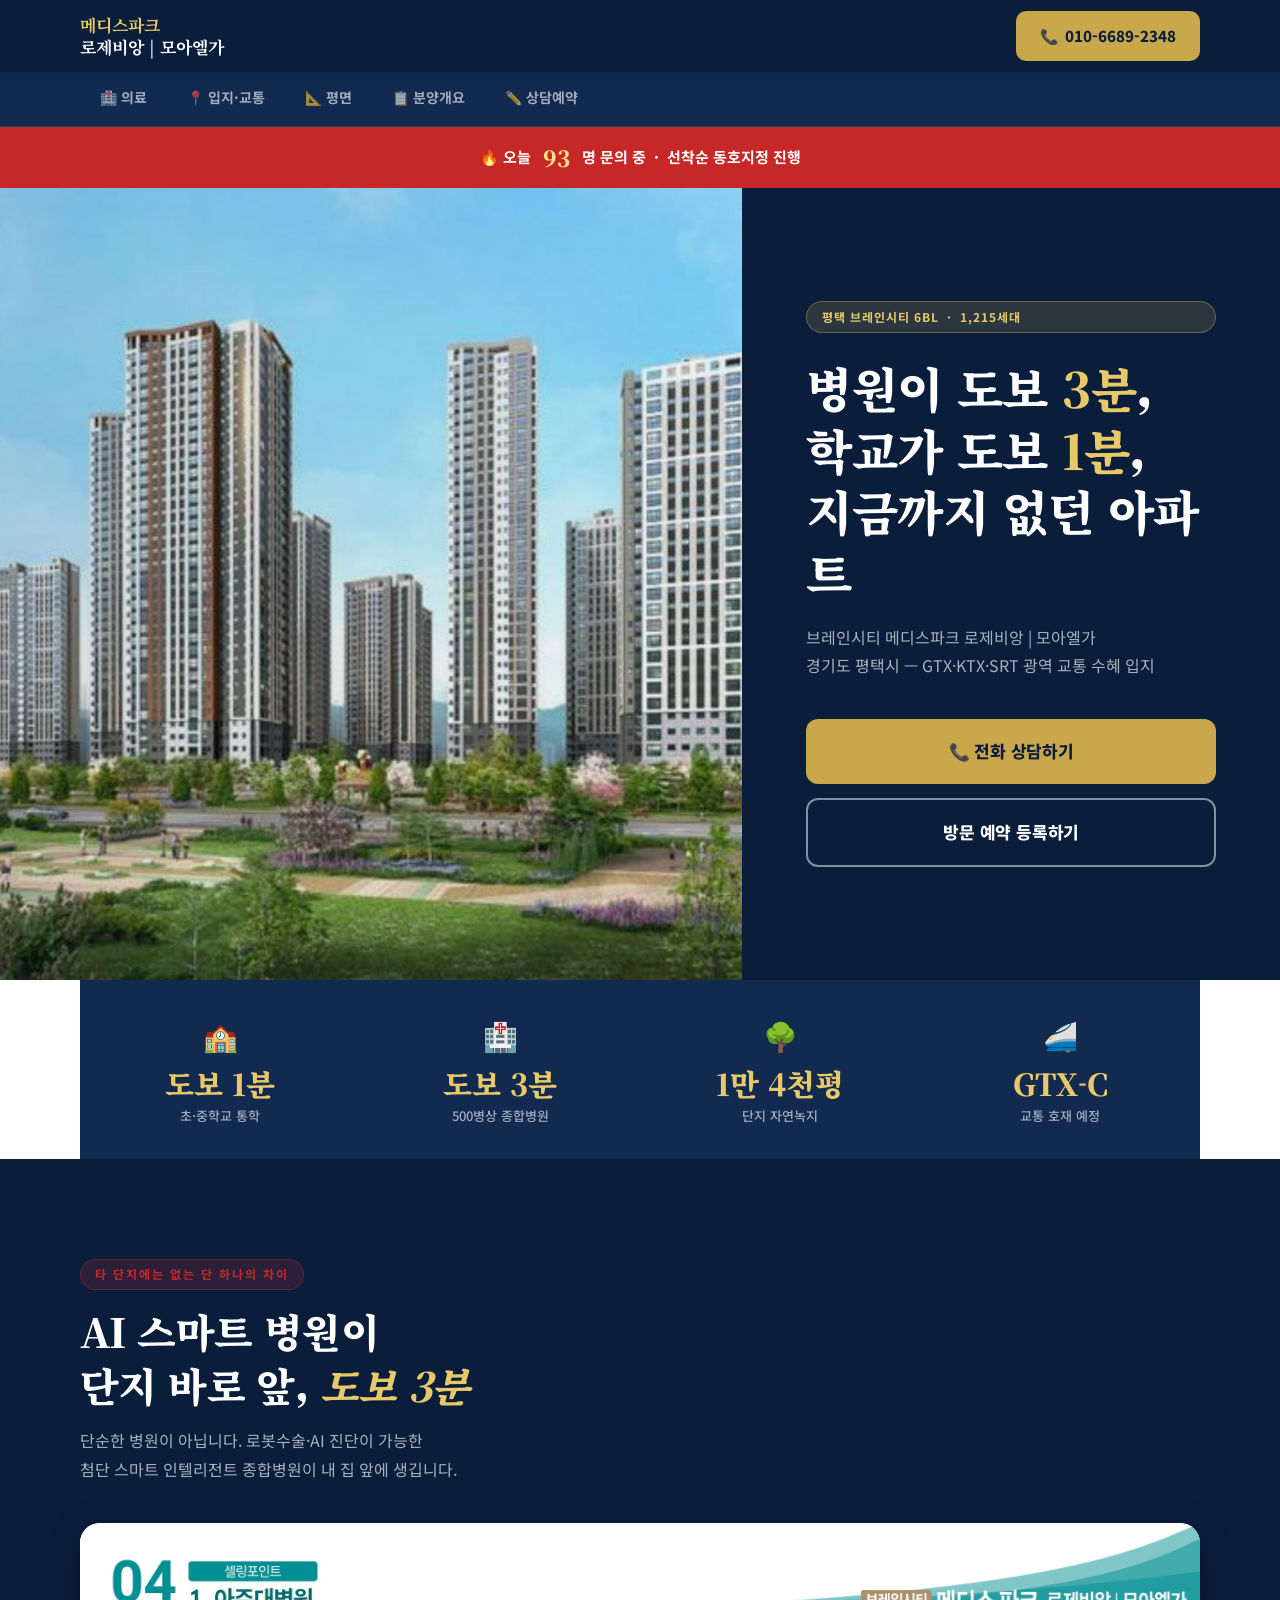
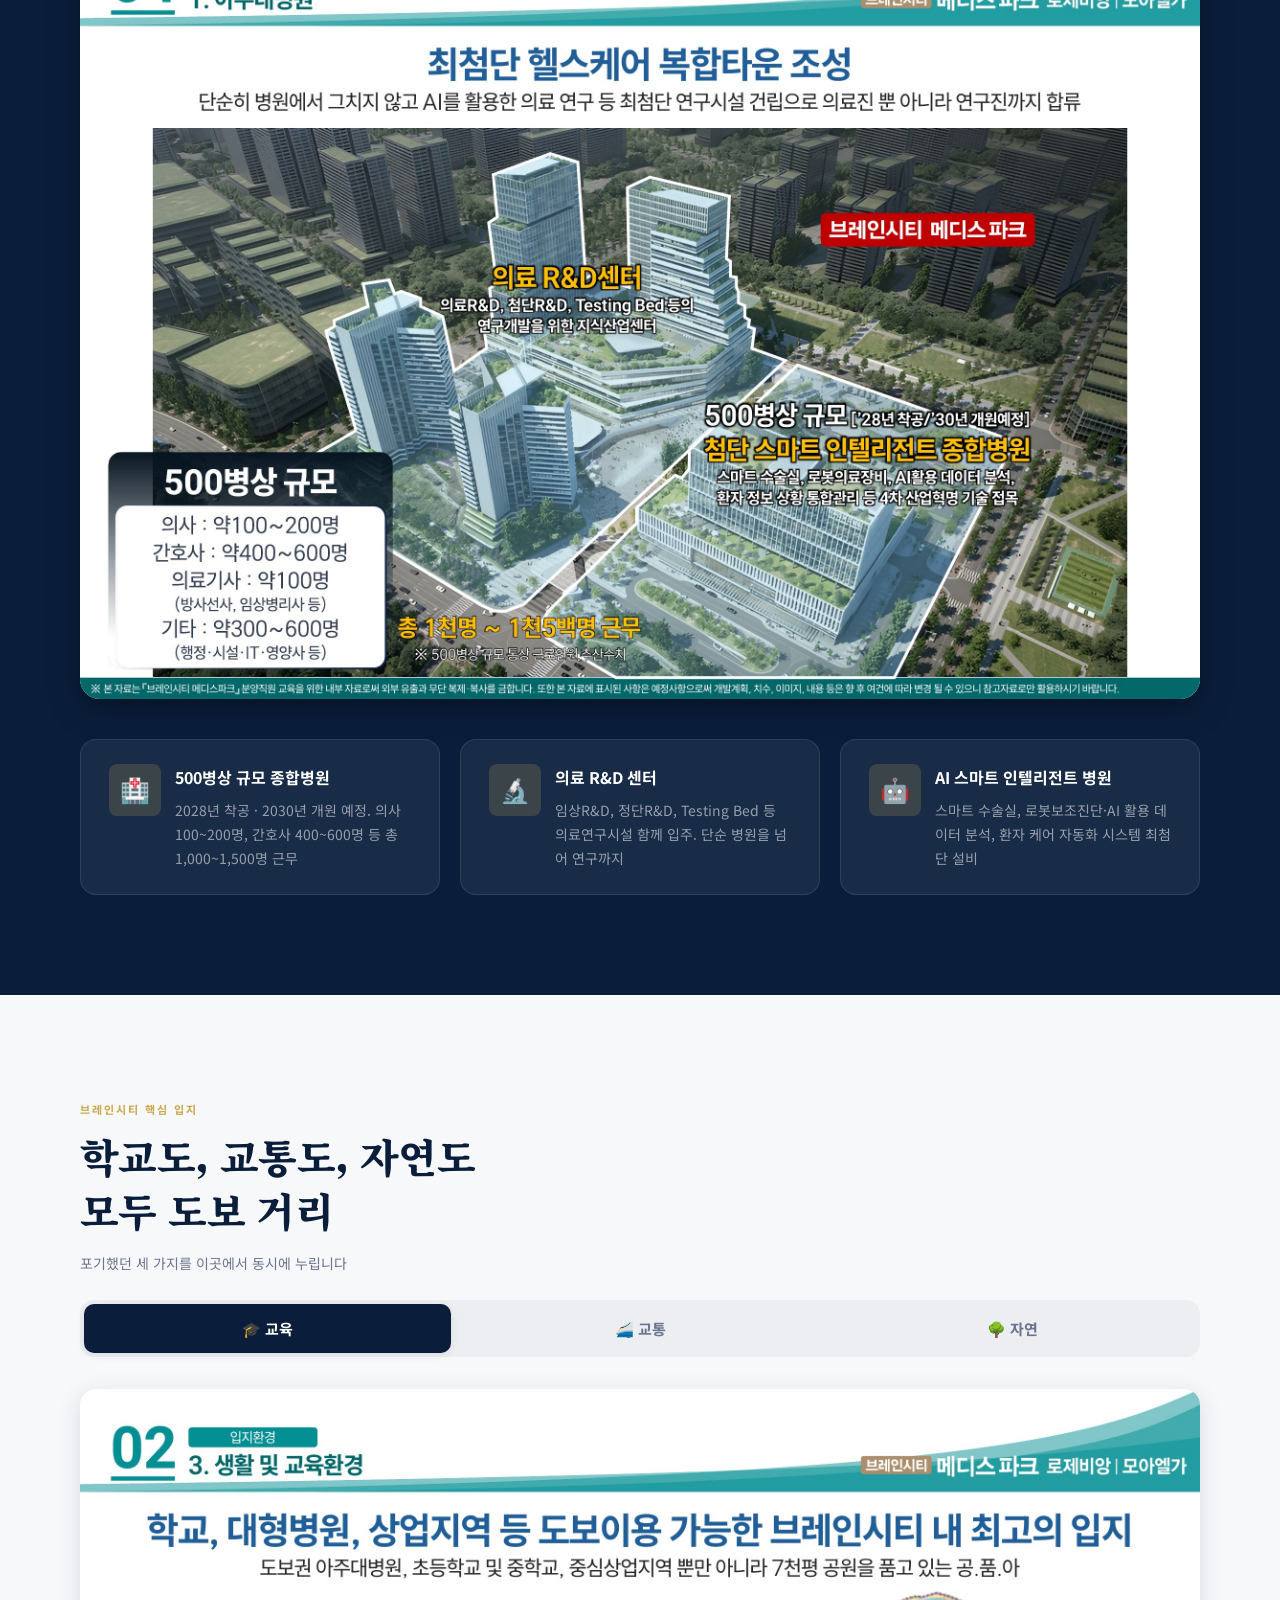
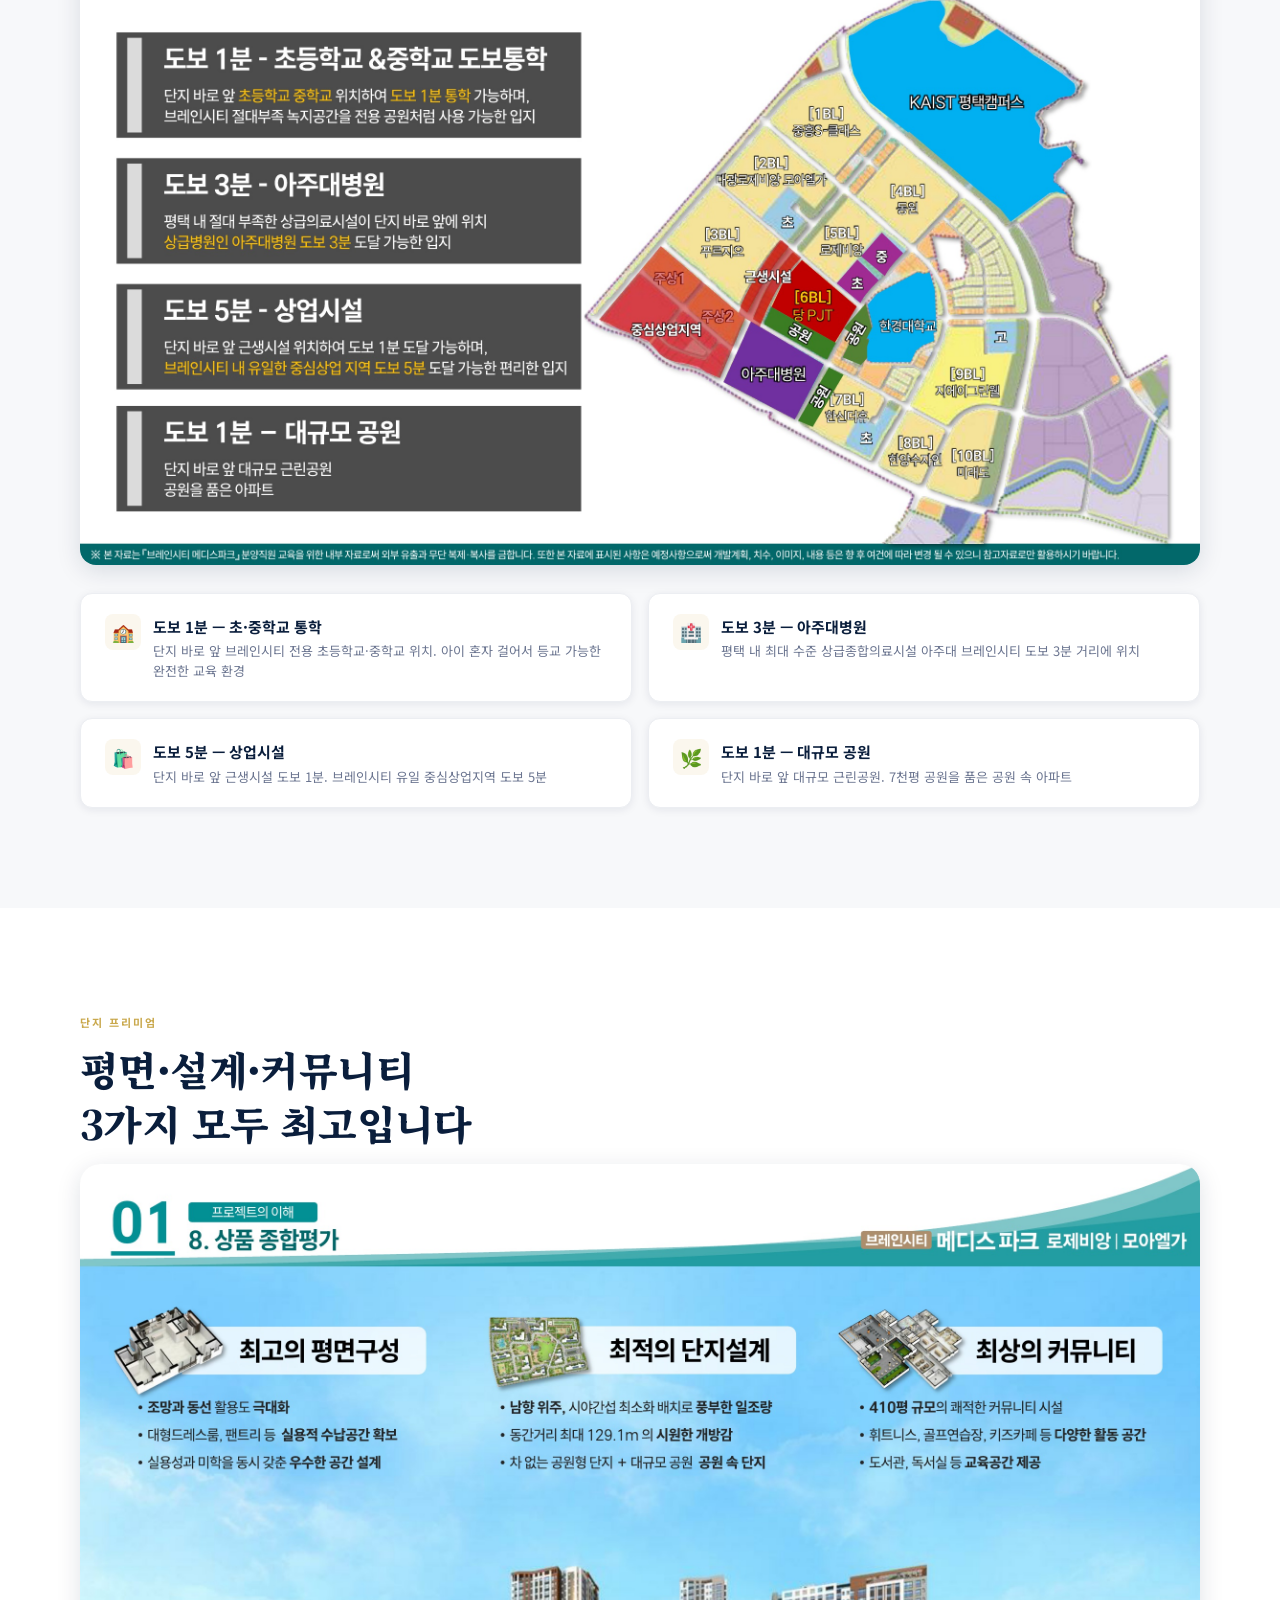
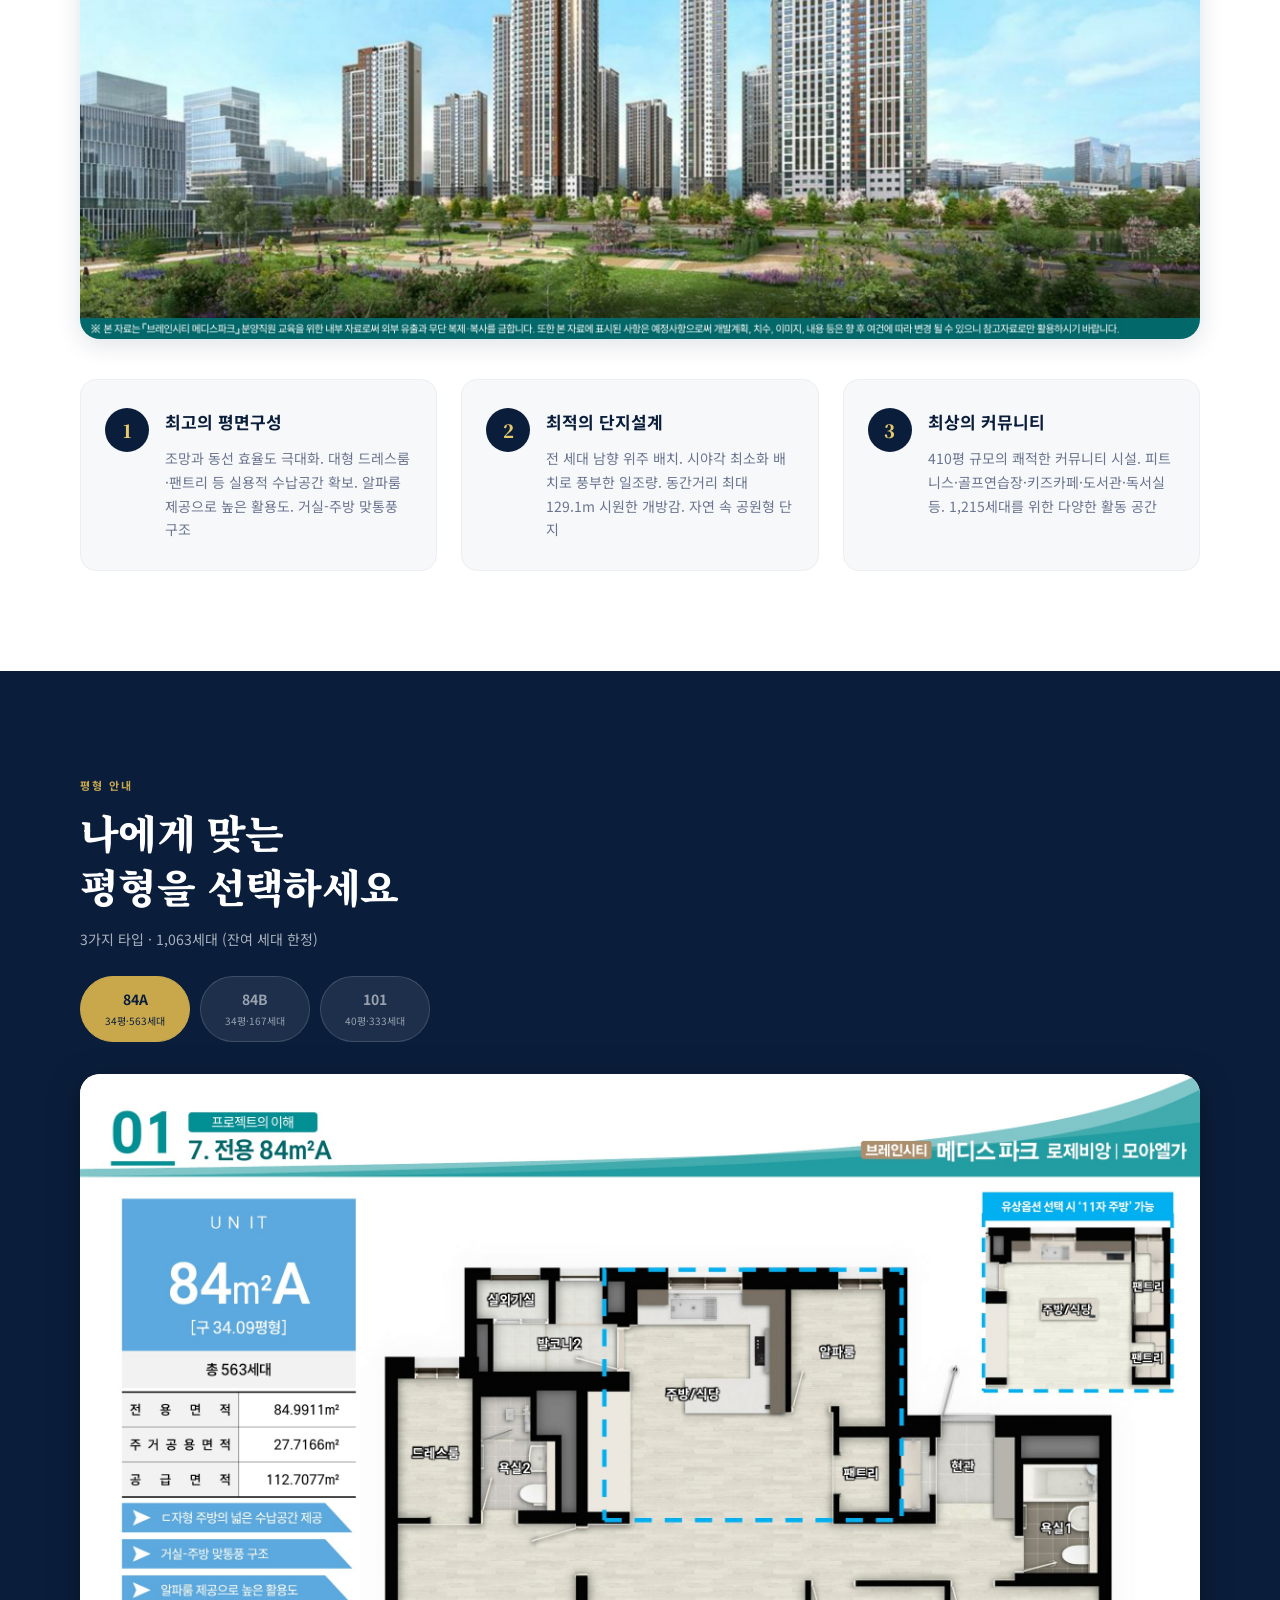
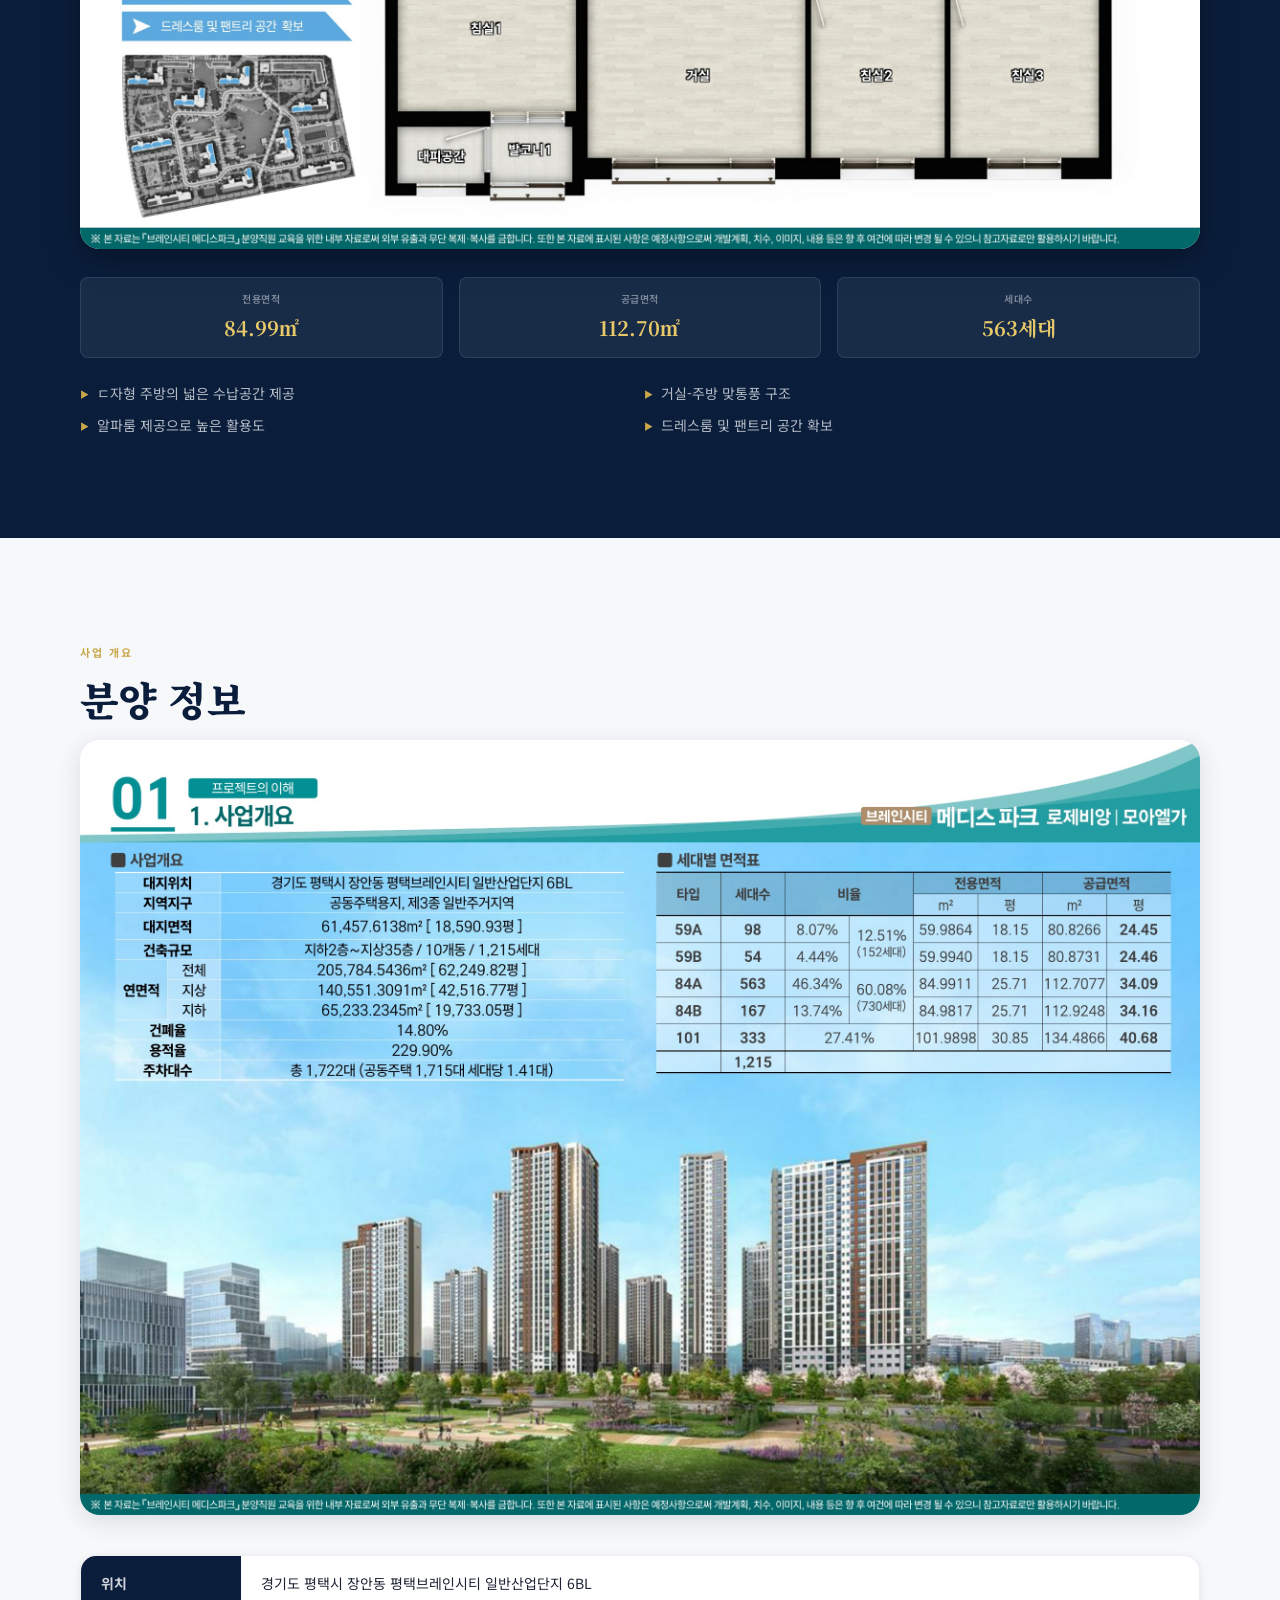
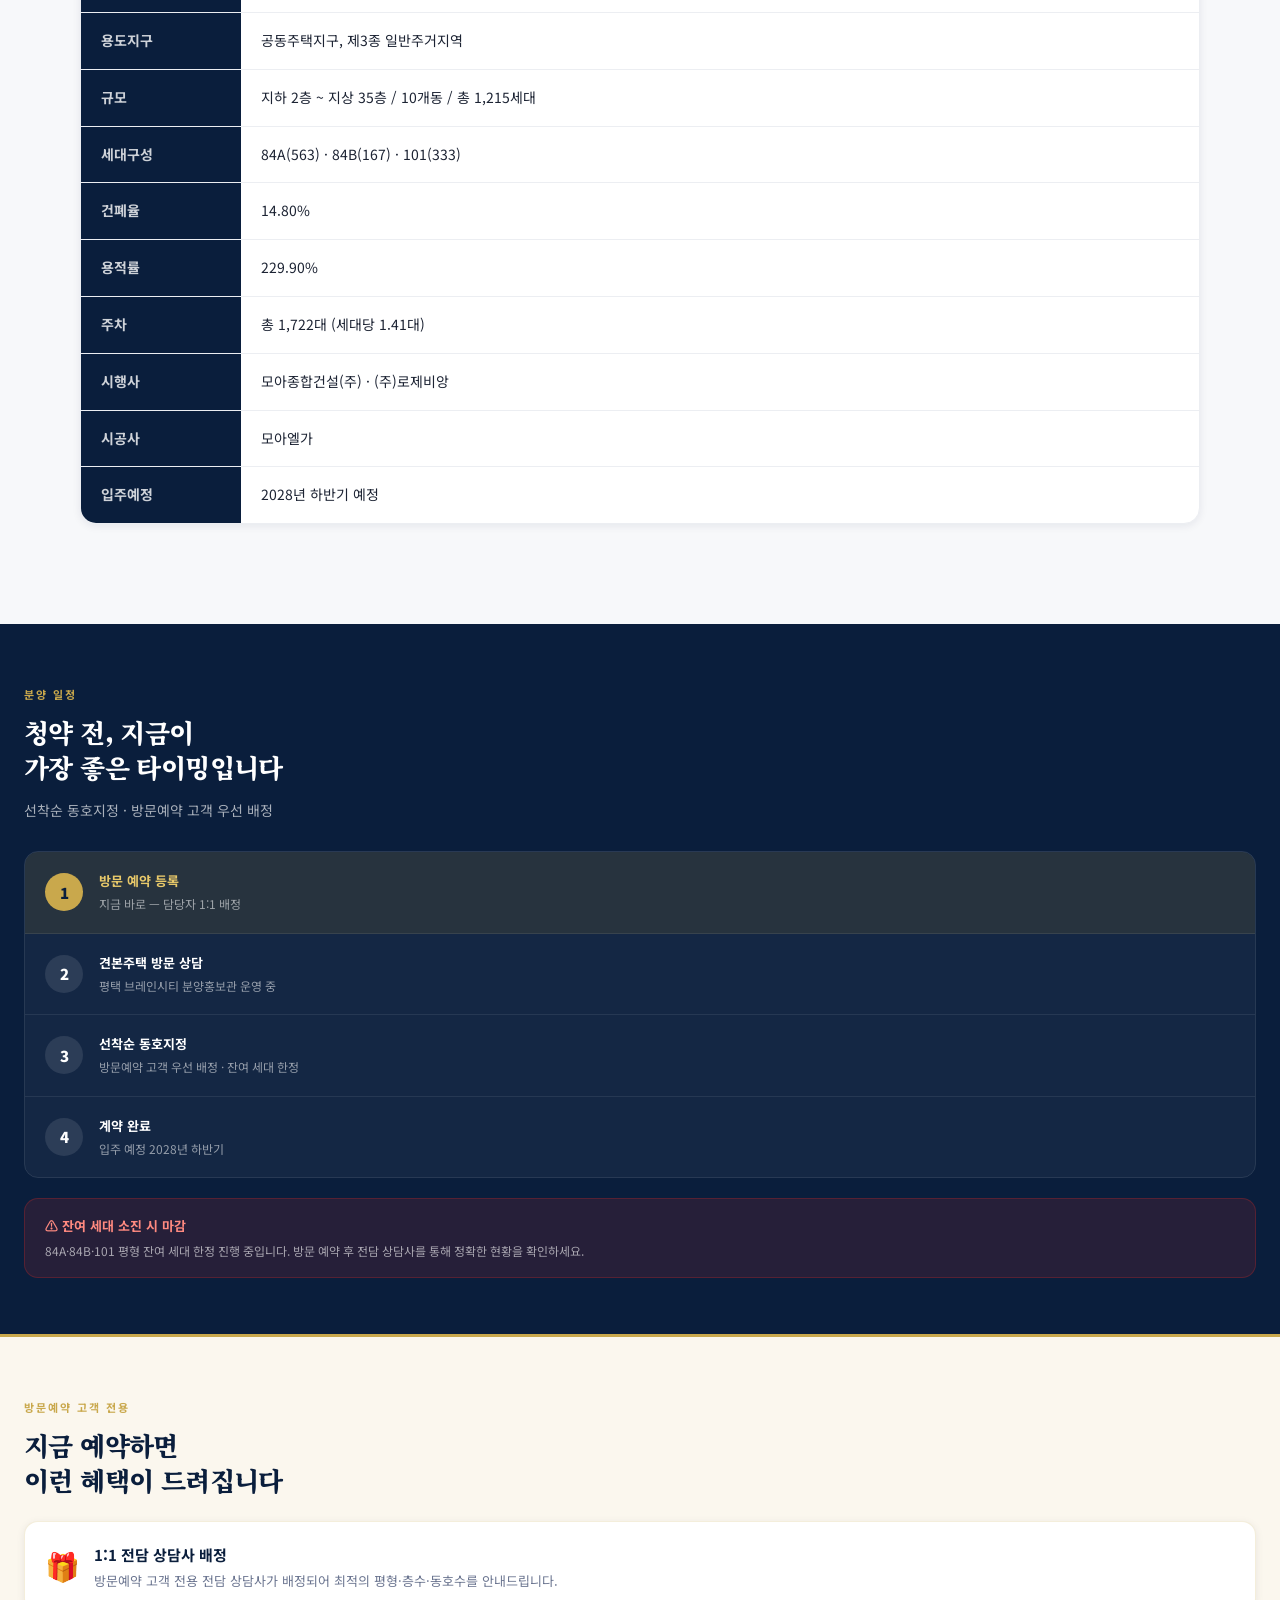
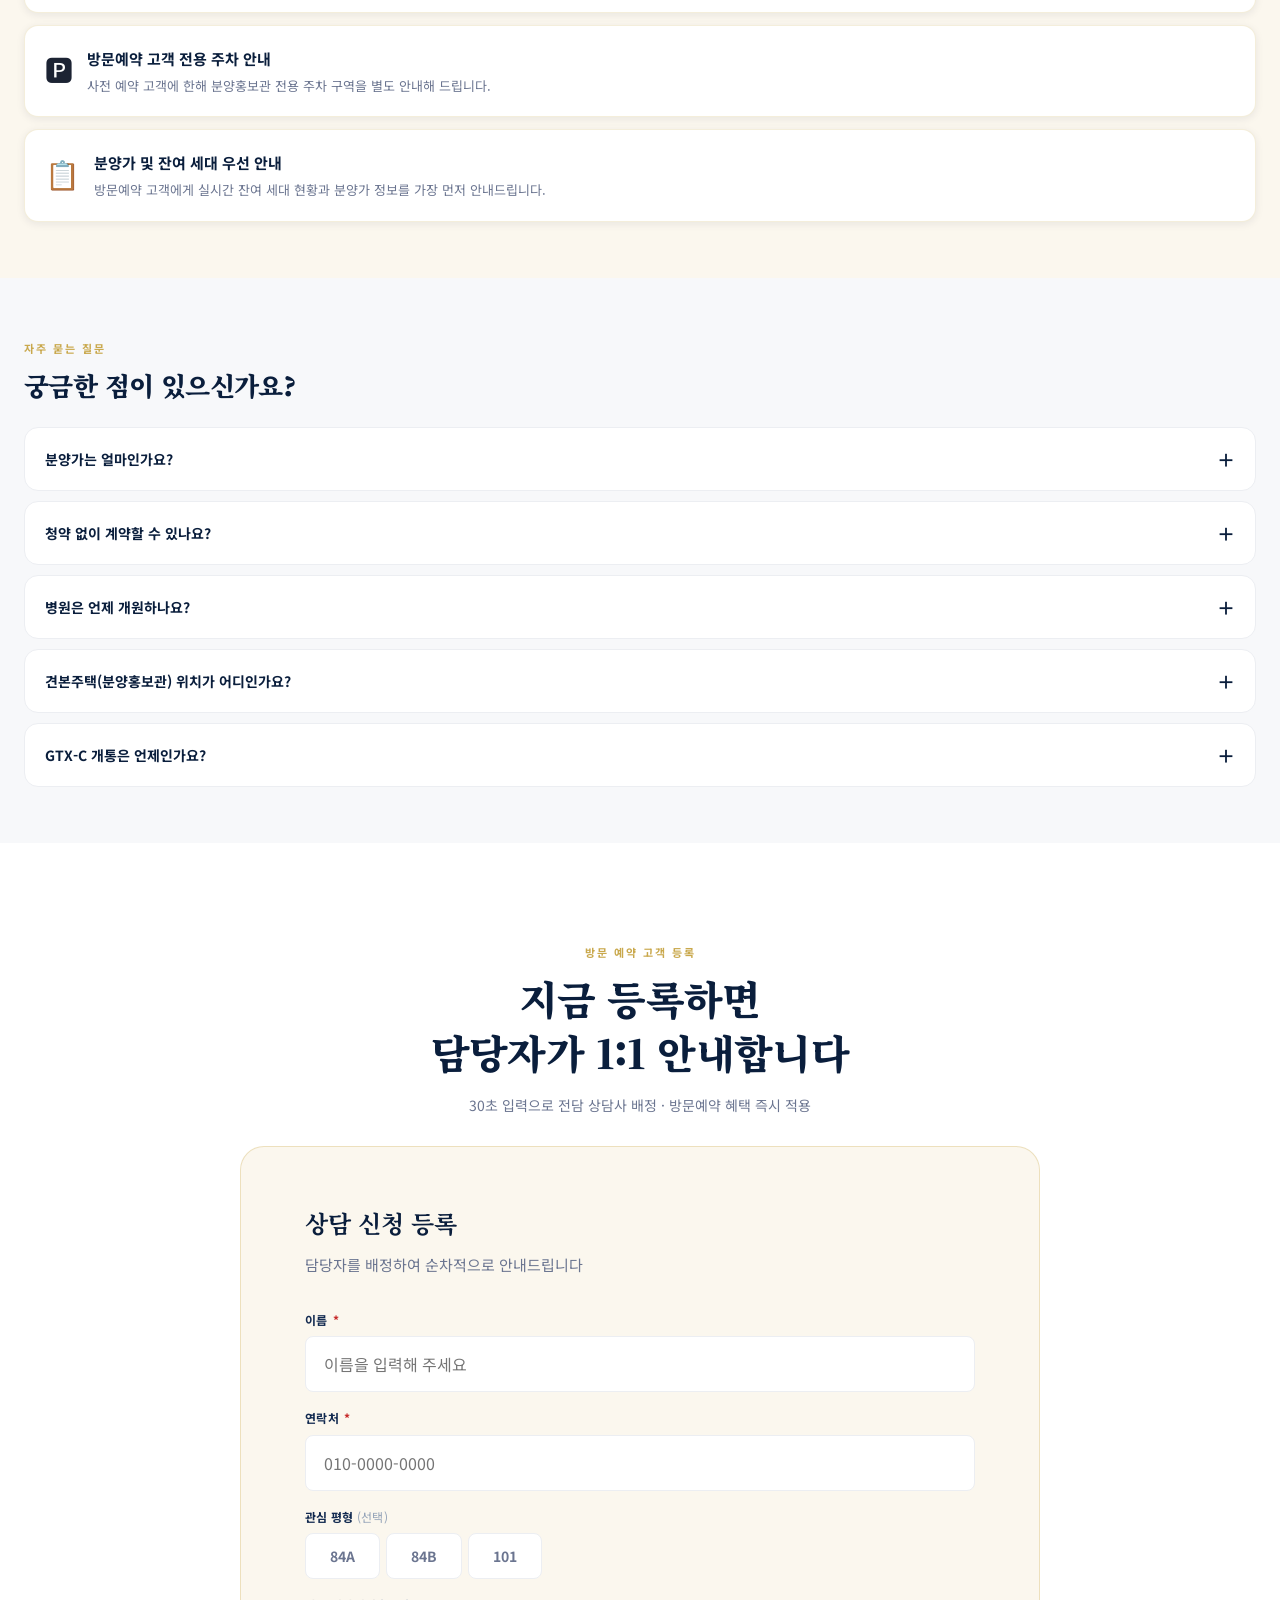
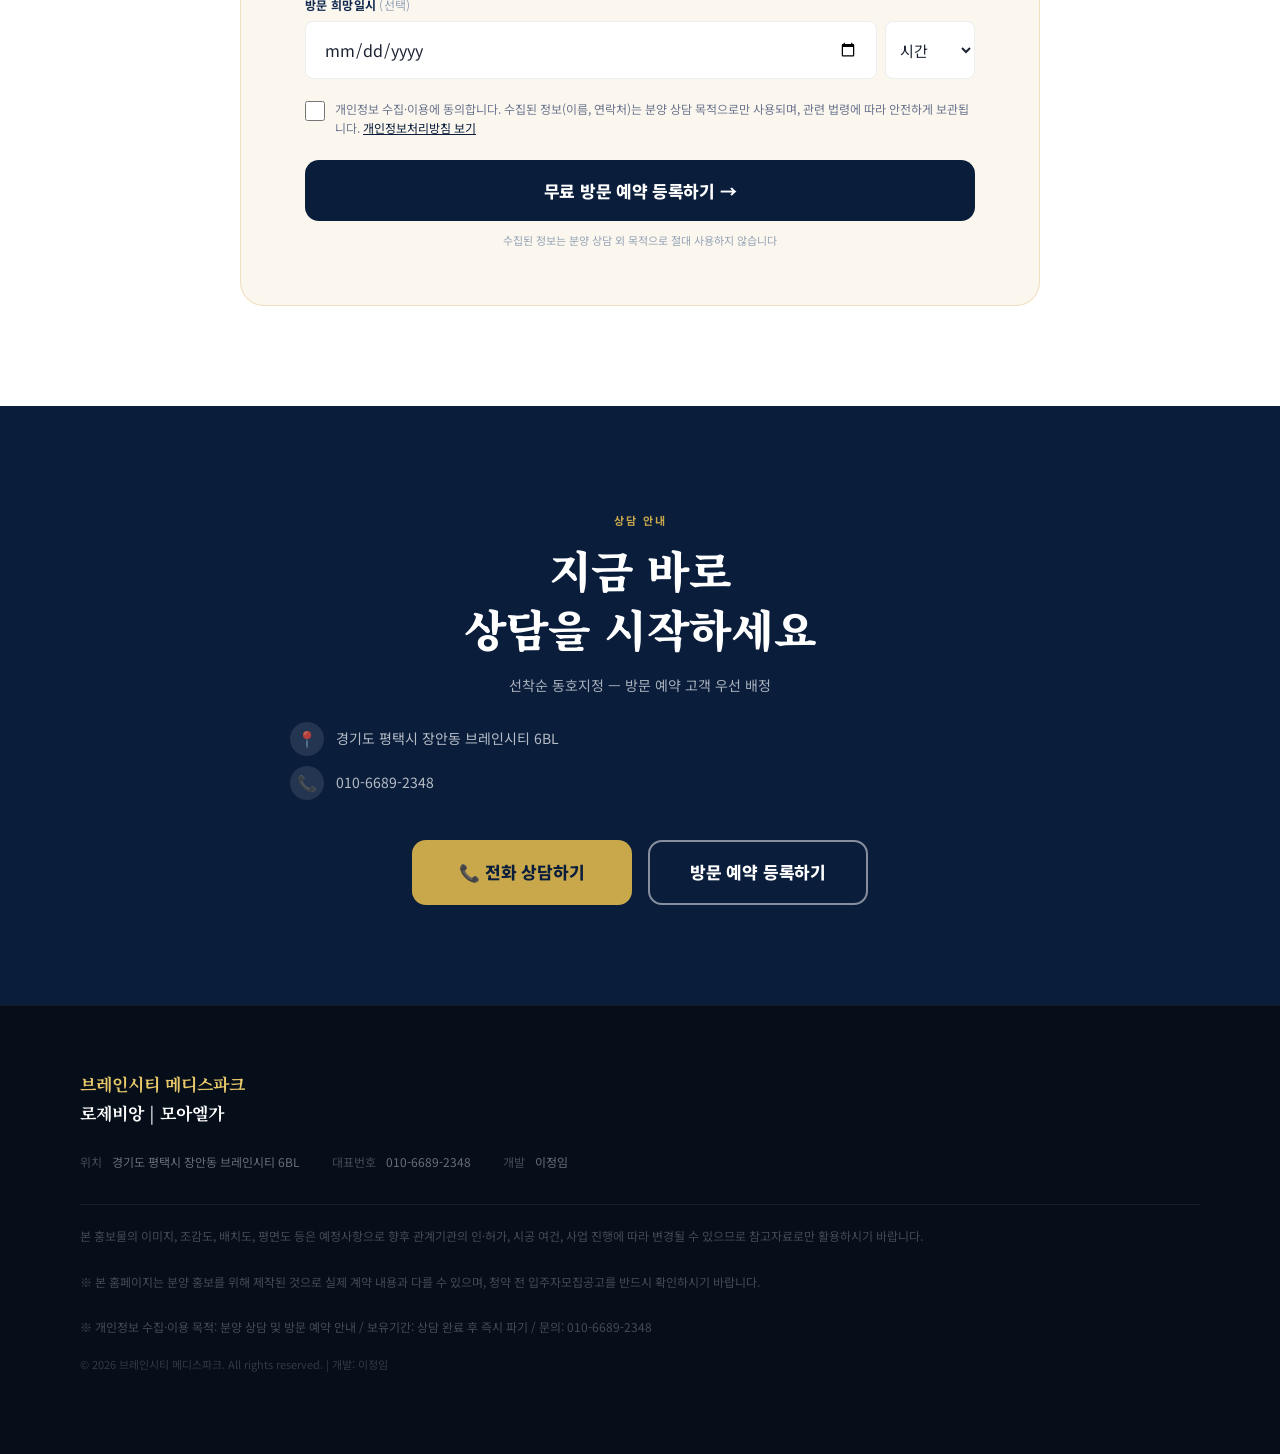
==== index.html @ 6b5e9958 "이미지 잘림 수정: 데스크톱에서 원본 비율 유지" ====
<!DOCTYPE html>
<html lang="ko">
<head>
  <meta charset="UTF-8" />
  <meta name="viewport" content="width=device-width, initial-scale=1.0" />
  <title>브레인시티 메디스파크 로제비앙 | 모아엘가 — 분양 홍보</title>
  <meta name="description" content="경기도 평택 브레인시티 메디스파크. 병원 도보 3분, 학교 도보 1분. 1,215세대 GTX 교통 수혜 단지. 지금 상담 신청하세요." />

  <link rel="preconnect" href="https://fonts.googleapis.com" />
  <link rel="preconnect" href="https://fonts.gstatic.com" crossorigin />
  <link href="https://fonts.googleapis.com/css2?family=Noto+Serif+KR:wght@400;600;700;900&family=Noto+Sans+KR:wght@300;400;500;700;900&display=swap" rel="stylesheet" />

  <style>
    /* ═══════════════════════════════════════════════
       CSS 변수
    ═══════════════════════════════════════════════ */
    :root {
      --navy:       #0A1E3C;
      --navy2:      #122A50;
      --navy3:      #1A3A6E;
      --gold:       #C9A84C;
      --gold2:      #E8C96A;
      --gold-bg:    #FBF7EE;
      --white:      #FFFFFF;
      --gray50:     #F7F8FA;
      --gray100:    #ECEEF2;
      --gray400:    #94A3B8;
      --gray500:    #6B7590;
      --gray800:    #1C2333;
      --red:        #C62828;
      --red-bg:     #FEF2F2;
      --radius-sm:  8px;
      --radius-md:  14px;
      --radius-lg:  20px;
      --shadow-sm:  0 2px 8px rgba(10,30,60,.08);
      --shadow-md:  0 6px 24px rgba(10,30,60,.13);
      --shadow-lg:  0 12px 40px rgba(10,30,60,.18);
    }

    *, *::before, *::after { box-sizing: border-box; margin: 0; padding: 0; }

    html { scroll-behavior: smooth; }

    body {
      font-family: 'Noto Sans KR', 'Apple SD Gothic Neo', 'Noto Sans KR', sans-serif;
      font-size: 15px;
      line-height: 1.7;
      color: var(--gray800);
      background: var(--gray100);
      -webkit-font-smoothing: antialiased;
    }

    .serif { font-family: 'Noto Serif KR', 'Apple Myungjo', Georgia, serif; }

    .page-wrap {
      max-width: 100%;
      margin: 0 auto;
      background: var(--white);
      min-height: 100vh;
      position: relative;
    }

    img { display: block; width: 100%; height: 100%; object-fit: cover; }

    /* 데스크톱에서 콘텐츠 이미지는 원본 비율 유지 */
    @media (min-width: 1024px) {
      .tab-image img,
      .complex-image img,
      .overview-image img,
      .floor-image img,
      .medical-image img {
        height: auto;
        object-fit: contain;
        background: #f0f0f0;
      }
      .tab-image,
      .complex-image,
      .overview-image,
      .floor-image,
      .medical-image {
        height: auto !important;
        min-height: 200px;
      }
    }
    a   { color: inherit; text-decoration: none; }

    /* ─── 공통 버튼 ─────────────────────────────── */
    .btn {
      display: flex; align-items: center; justify-content: center; gap: 8px;
      width: 100%; padding: 16px 20px;
      font-family: 'Noto Sans KR', sans-serif;
      font-size: 16px; font-weight: 800;
      border: none; border-radius: var(--radius-md);
      cursor: pointer; letter-spacing: -.2px;
      transition: opacity .2s, transform .1s;
    }
    .btn:active { transform: scale(.98); }

    .btn-navy  { background: var(--navy);  color: var(--white); }
    .btn-gold  { background: var(--gold);  color: var(--navy);  }
    .btn-white { background: var(--white); color: var(--navy); box-shadow: var(--shadow-sm); }
    .btn-outline { background: transparent; color: var(--white); border: 2px solid rgba(255,255,255,.5); }
    .btn-phone { background: var(--gold); color: var(--navy); font-size: 17px; }
    .btn-kakao { background: #FEE500; color: #3A1D1D; }

    .btn:hover { opacity: .88; }

    /* ─── 섹션 공통 ─────────────────────────────── */
    section { padding: 56px 24px; }

    .section-eyebrow {
      display: inline-block;
      font-size: 11px; font-weight: 700; letter-spacing: 2px; text-transform: uppercase;
      color: var(--gold); margin-bottom: 10px;
    }

    .section-title {
      font-family: 'Noto Serif KR', serif;
      font-size: 26px; font-weight: 900; line-height: 1.35;
      letter-spacing: -.6px; color: var(--navy); margin-bottom: 14px;
    }

    .section-title.on-dark { color: var(--white); }

    .section-desc {
      font-size: 14px; color: var(--gray500); line-height: 1.8;
    }

    .section-desc.on-dark { color: rgba(255,255,255,.65); }

    /* 이미지 플레이스홀더 */
    .img-placeholder {
      width: 100%; height: 100%;
      display: flex; flex-direction: column;
      align-items: center; justify-content: center; gap: 8px;
      background: var(--gray100); color: var(--gray400); font-size: 13px;
    }
    .img-placeholder-icon { font-size: 36px; opacity: .45; }

    /* ─── fade-in 애니메이션 ────────────────────── */
    .fade-in {
      opacity: 0; transform: translateY(22px);
      transition: opacity .6s ease, transform .6s ease;
    }
    .fade-in.visible { opacity: 1; transform: translateY(0); }

    /* ═══════════════════════════════════════════════
       1. 헤더
    ═══════════════════════════════════════════════ */
    #site-header {
      position: sticky; top: 0; z-index: 200;
      background: var(--navy);
      padding: 0 20px;
      box-shadow: 0 2px 12px rgba(10,30,60,.25);
      transition: background .3s;
    }

    .header-inner {
      display: flex; align-items: center; justify-content: space-between;
      height: 58px;
    }

    .header-nav {
      display: flex; align-items: center; gap: 0;
      background: var(--navy2);
      overflow-x: auto; scrollbar-width: none;
      padding: 0 8px;
      border-bottom: 1px solid rgba(255,255,255,.08);
    }
    .header-nav::-webkit-scrollbar { display: none; }
    .header-nav a {
      flex-shrink: 0;
      font-size: 12px; font-weight: 700; color: rgba(255,255,255,.6);
      padding: 11px 13px; white-space: nowrap;
      border-bottom: 2px solid transparent;
      transition: color .2s, border-color .2s;
    }
    .header-nav a:hover { color: var(--gold2); border-color: var(--gold); }

    .header-logo {
      font-family: 'Noto Serif KR', serif;
      font-size: 15px; font-weight: 700; color: var(--white);
      line-height: 1.3;
    }
    .header-logo span { color: var(--gold2); }

    .header-phone {
      display: flex; align-items: center; gap: 6px;
      background: var(--gold); color: var(--navy);
      font-size: 13px; font-weight: 800;
      padding: 8px 14px; border-radius: var(--radius-sm);
      white-space: nowrap;
    }

    /* ═══════════════════════════════════════════════
       2. 긴급성 배너
    ═══════════════════════════════════════════════ */
    .urgency-banner {
      background: var(--red);
      padding: 10px 20px;
      display: flex; align-items: center; justify-content: center; gap: 8px;
      font-size: 13px; font-weight: 700; color: var(--white);
      text-align: center; line-height: 1.5;
    }
    .urgency-count {
      font-family: 'Noto Serif KR', serif;
      font-size: 18px; font-weight: 900; color: #FFE082;
    }

    /* ═══════════════════════════════════════════════
       3. Hero
    ═══════════════════════════════════════════════ */
    .hero { padding: 0; background: var(--navy); }

    .hero-image {
      width: 100%; height: 260px;
      position: relative; overflow: hidden;
    }
    .hero-overlay {
      position: absolute; inset: 0;
      background: linear-gradient(to bottom,
        rgba(10,30,60,.15) 0%,
        rgba(10,30,60,.5)  55%,
        rgba(10,30,60,.88) 100%);
    }

    .hero-content {
      background: var(--navy);
      padding: 32px 24px 44px;
    }

    .hero-badge {
      display: inline-block;
      font-size: 11px; font-weight: 700; letter-spacing: 1px;
      color: var(--gold2);
      background: rgba(201,168,76,.18);
      border: 1px solid rgba(201,168,76,.4);
      border-radius: 100px; padding: 5px 15px;
      margin-bottom: 20px;
    }

    .hero-title {
      font-family: 'Noto Serif KR', serif;
      font-size: 30px; font-weight: 900; line-height: 1.35;
      color: var(--white); letter-spacing: -.6px;
      margin-bottom: 14px;
    }
    .hero-title em { color: var(--gold2); font-style: normal; }

    .hero-sub {
      font-size: 14px; color: rgba(255,255,255,.65);
      margin-bottom: 32px; line-height: 1.75;
    }

    .hero-btns { display: flex; flex-direction: column; gap: 10px; }

    /* ═══════════════════════════════════════════════
       4. 수치 배너
    ═══════════════════════════════════════════════ */
    .stats-bar {
      background: var(--navy2);
      padding: 24px 20px;
      display: grid; grid-template-columns: repeat(2, 1fr);
      gap: 1px; background-color: rgba(255,255,255,.08);
    }
    .stats-bar-inner { display: contents; }

    .stat-item {
      background: var(--navy2);
      padding: 20px 16px;
      text-align: center;
    }

    .stat-icon  { font-size: 22px; margin-bottom: 6px; }
    .stat-num   {
      font-family: 'Noto Serif KR', serif;
      font-size: 22px; font-weight: 900; color: var(--gold2);
      line-height: 1.2; margin-bottom: 4px;
    }
    .stat-label { font-size: 12px; color: rgba(255,255,255,.6); font-weight: 500; }

    /* ═══════════════════════════════════════════════
       5. 의료 인프라 섹션
    ═══════════════════════════════════════════════ */
    .medical {
      background: var(--navy);
      padding: 56px 24px;
    }

    .medical-eyebrow {
      display: inline-block;
      font-size: 11px; font-weight: 700; letter-spacing: 2px; text-transform: uppercase;
      color: var(--red); background: rgba(198,40,40,.18);
      border: 1px solid rgba(198,40,40,.35);
      border-radius: 100px; padding: 4px 14px;
      margin-bottom: 14px;
    }

    .medical-image {
      width: 100%; height: 220px;
      border-radius: var(--radius-lg); overflow: hidden;
      margin: 28px 0; box-shadow: 0 8px 32px rgba(0,0,0,.4);
    }

    .medical-cards {
      display: flex; flex-direction: column; gap: 12px;
      margin-top: 24px;
    }

    .medical-card {
      background: rgba(255,255,255,.06);
      border: 1px solid rgba(255,255,255,.1);
      border-radius: var(--radius-md);
      padding: 18px 20px;
      display: flex; align-items: flex-start; gap: 14px;
    }

    .medical-card-icon {
      width: 42px; height: 42px; flex-shrink: 0;
      background: rgba(201,168,76,.2);
      border-radius: var(--radius-sm);
      display: flex; align-items: center; justify-content: center;
      font-size: 20px;
    }

    .medical-card-title {
      font-size: 14px; font-weight: 700; color: var(--white);
      margin-bottom: 4px;
    }
    .medical-card-desc { font-size: 13px; color: rgba(255,255,255,.55); line-height: 1.65; }

    /* ═══════════════════════════════════════════════
       6. 입지 강점 (탭)
    ═══════════════════════════════════════════════ */
    .location { background: var(--gray50); }

    .tab-buttons {
      display: flex; gap: 0;
      background: var(--gray100);
      border-radius: var(--radius-md);
      padding: 4px;
      margin-bottom: 24px;
    }

    .tab-btn {
      flex: 1; padding: 10px 8px;
      background: transparent;
      border: none; border-radius: 10px;
      font-family: 'Noto Sans KR', sans-serif;
      font-size: 13px; font-weight: 700; color: var(--gray500);
      cursor: pointer; transition: all .2s;
    }
    .tab-btn.active {
      background: var(--navy);
      color: var(--white);
      box-shadow: var(--shadow-sm);
    }

    .tab-panel { display: none; }
    .tab-panel.active { display: block; }

    .tab-image {
      width: 100%; height: 200px;
      border-radius: var(--radius-md); overflow: hidden;
      margin-bottom: 20px; box-shadow: var(--shadow-md);
    }

    .tab-points { display: flex; flex-direction: column; gap: 10px; }

    .tab-point {
      display: flex; align-items: flex-start; gap: 12px;
      background: var(--white); border-radius: var(--radius-sm);
      padding: 14px 16px; box-shadow: var(--shadow-sm);
      border: 1px solid var(--gray100);
    }

    .tab-point-icon {
      width: 36px; height: 36px; flex-shrink: 0;
      background: var(--gold-bg);
      border-radius: 8px;
      display: flex; align-items: center; justify-content: center; font-size: 18px;
    }
    .tab-point-title { font-size: 13px; font-weight: 700; color: var(--navy); margin-bottom: 2px; }
    .tab-point-desc  { font-size: 12px; color: var(--gray500); line-height: 1.55; }

    /* ═══════════════════════════════════════════════
       7. 단지 강점
    ═══════════════════════════════════════════════ */
    .complex { background: var(--white); }

    .complex-image {
      width: 100%; height: 210px;
      border-radius: var(--radius-lg); overflow: hidden;
      margin-bottom: 28px; box-shadow: var(--shadow-md);
    }

    .complex-cards {
      display: flex; flex-direction: column; gap: 14px;
    }

    .complex-card {
      background: var(--gray50);
      border: 1px solid var(--gray100);
      border-radius: var(--radius-md);
      padding: 20px;
      display: flex; align-items: flex-start; gap: 16px;
    }

    .complex-card-num {
      width: 36px; height: 36px; flex-shrink: 0;
      background: var(--navy);
      border-radius: 50%;
      display: flex; align-items: center; justify-content: center;
      font-family: 'Noto Serif KR', serif;
      font-size: 16px; font-weight: 900; color: var(--gold2);
    }
    .complex-card-title { font-size: 15px; font-weight: 700; color: var(--navy); margin-bottom: 6px; }
    .complex-card-desc  { font-size: 13px; color: var(--gray500); line-height: 1.65; }

    /* ═══════════════════════════════════════════════
       8. 평면 갤러리
    ═══════════════════════════════════════════════ */
    .floor-plan { background: var(--navy); padding: 56px 24px; }

    .floor-tabs {
      display: flex; gap: 6px; flex-wrap: wrap;
      margin-bottom: 22px;
    }

    .floor-tab-btn {
      padding: 8px 14px;
      background: rgba(255,255,255,.08);
      border: 1px solid rgba(255,255,255,.15);
      border-radius: 100px;
      font-family: 'Noto Sans KR', sans-serif;
      font-size: 12px; font-weight: 700; color: rgba(255,255,255,.55);
      cursor: pointer; transition: all .2s;
    }
    .floor-tab-btn.active {
      background: var(--gold);
      border-color: var(--gold);
      color: var(--navy);
    }

    .floor-panel { display: none; }
    .floor-panel.active { display: block; }

    .floor-image {
      width: 100%; height: 280px;
      border-radius: var(--radius-lg); overflow: hidden;
      margin-bottom: 20px; box-shadow: 0 8px 32px rgba(0,0,0,.4);
    }

    .floor-info {
      display: grid; grid-template-columns: repeat(3, 1fr); gap: 10px;
      margin-bottom: 16px;
    }
    .floor-info-item {
      background: rgba(255,255,255,.06);
      border: 1px solid rgba(255,255,255,.1);
      border-radius: var(--radius-sm);
      padding: 12px 10px; text-align: center;
    }
    .floor-info-label { font-size: 10px; color: rgba(255,255,255,.45); font-weight: 600; letter-spacing: .5px; margin-bottom: 4px; }
    .floor-info-value { font-family: 'Noto Serif KR', serif; font-size: 16px; font-weight: 700; color: var(--gold2); }

    .floor-features {
      display: flex; flex-direction: column; gap: 6px;
    }
    .floor-feature {
      display: flex; align-items: center; gap: 8px;
      font-size: 13px; color: rgba(255,255,255,.7);
    }
    .floor-feature::before { content: '▶'; font-size: 9px; color: var(--gold); flex-shrink: 0; }

    /* ═══════════════════════════════════════════════
       9. 분양 개요
    ═══════════════════════════════════════════════ */
    .overview { background: var(--gray50); }

    .overview-image {
      width: 100%; height: 200px;
      border-radius: var(--radius-lg); overflow: hidden;
      margin-bottom: 24px; box-shadow: var(--shadow-md);
    }

    .overview-table {
      background: var(--white);
      border-radius: var(--radius-md);
      overflow: hidden;
      border: 1px solid var(--gray100);
      box-shadow: var(--shadow-sm);
    }
    .overview-row {
      display: flex; border-bottom: 1px solid var(--gray100);
    }
    .overview-row:last-child { border-bottom: none; }
    .overview-key {
      width: 100px; flex-shrink: 0;
      background: var(--navy); color: rgba(255,255,255,.8);
      font-size: 12px; font-weight: 700;
      padding: 13px 14px; display: flex; align-items: center;
    }
    .overview-val {
      flex: 1; padding: 13px 14px;
      font-size: 13px; color: var(--gray800); line-height: 1.6;
    }

    /* ═══════════════════════════════════════════════
       10. 상담 등록 폼
    ═══════════════════════════════════════════════ */
    .register-section { background: var(--white); }

    .register-box {
      background: var(--gold-bg);
      border: 1px solid rgba(201,168,76,.3);
      border-radius: var(--radius-lg);
      padding: 28px 22px;
    }

    .register-title {
      font-family: 'Noto Serif KR', serif;
      font-size: 20px; font-weight: 700; color: var(--navy);
      margin-bottom: 6px;
    }
    .register-sub { font-size: 13px; color: var(--gray500); margin-bottom: 24px; }

    .form-group { margin-bottom: 16px; }

    .form-label {
      display: block;
      font-size: 12px; font-weight: 700; color: var(--navy2);
      margin-bottom: 6px; letter-spacing: .3px;
    }
    .form-label .req { color: var(--red); margin-left: 2px; }

    .form-input {
      width: 100%; padding: 13px 16px;
      background: var(--white);
      border: 1.5px solid var(--gray100);
      border-radius: var(--radius-sm);
      font-family: 'Noto Sans KR', sans-serif;
      font-size: 15px; color: var(--gray800);
      outline: none; transition: border-color .2s;
    }
    .form-input:focus { border-color: var(--gold); }
    .form-input.error { border-color: var(--red); }

    .unit-buttons {
      display: flex; gap: 6px; flex-wrap: wrap;
    }
    .unit-btn {
      padding: 9px 16px;
      background: var(--white);
      border: 1.5px solid var(--gray100);
      border-radius: var(--radius-sm);
      font-family: 'Noto Sans KR', sans-serif;
      font-size: 13px; font-weight: 700; color: var(--gray500);
      cursor: pointer; transition: all .2s;
    }
    .unit-btn.selected {
      background: var(--navy); border-color: var(--navy); color: var(--white);
    }

    .form-row { display: flex; gap: 8px; }
    .form-row .form-input { flex: 1; }

    .visit-time-select {
      width: 90px; flex-shrink: 0; padding: 13px 10px;
      background: var(--white);
      border: 1.5px solid var(--gray100); border-radius: var(--radius-sm);
      font-family: 'Noto Sans KR', sans-serif; font-size: 15px;
      color: var(--gray800); outline: none;
    }
    .visit-time-select:focus { border-color: var(--gold); }

    .agree-row {
      display: flex; align-items: flex-start; gap: 10px;
      margin: 20px 0 22px;
    }
    .agree-check {
      width: 20px; height: 20px; flex-shrink: 0;
      margin-top: 2px; accent-color: var(--navy);
      cursor: pointer;
    }
    .agree-text {
      font-size: 12px; color: var(--gray500); line-height: 1.6; cursor: pointer;
    }
    .agree-text a { color: var(--navy); text-decoration: underline; }

    .form-error-msg {
      display: none; font-size: 12px; color: var(--red);
      margin-top: 4px; font-weight: 700;
    }

    /* ─── 완료 팝업 ─────────────────────────────── */
    #success-popup {
      display: none; position: fixed; inset: 0;
      background: rgba(10,30,60,.75);
      z-index: 500;
      align-items: center; justify-content: center; padding: 24px;
    }
    #success-popup.show { display: flex; }

    .popup-box {
      background: var(--white); border-radius: var(--radius-lg);
      padding: 36px 28px; text-align: center; max-width: 340px; width: 100%;
      box-shadow: var(--shadow-lg);
    }
    .popup-icon { font-size: 48px; margin-bottom: 16px; }
    .popup-title {
      font-family: 'Noto Serif KR', serif;
      font-size: 20px; font-weight: 700; color: var(--navy); margin-bottom: 10px;
    }
    .popup-desc { font-size: 14px; color: var(--gray500); line-height: 1.7; margin-bottom: 24px; }
    .popup-close { padding: 12px 32px; background: var(--navy); color: var(--white); font-size: 14px; font-weight: 700; border: none; border-radius: var(--radius-sm); cursor: pointer; }

    /* ═══════════════════════════════════════════════
       11. 최종 CTA
    ═══════════════════════════════════════════════ */
    .final-cta { background: var(--navy); }

    .cta-btns { display: flex; flex-direction: column; gap: 10px; margin-top: 28px; }

    .contact-rows {
      display: flex; flex-direction: column; gap: 10px;
      margin-top: 24px;
    }
    .contact-row {
      display: flex; align-items: center; gap: 12px;
      font-size: 14px; color: rgba(255,255,255,.7);
    }
    .contact-icon {
      width: 34px; height: 34px; border-radius: 50%;
      background: rgba(255,255,255,.1);
      display: flex; align-items: center; justify-content: center; font-size: 16px;
      flex-shrink: 0;
    }

    /* ═══════════════════════════════════════════════
       12. 하단 플로팅 버튼
    ═══════════════════════════════════════════════ */
    #float-btns {
      position: fixed; bottom: 0; left: 50%; transform: translateX(-50%);
      width: 100%; max-width: 100%;
      display: flex; gap: 0;
      z-index: 300;
      opacity: 0; pointer-events: none;
      transition: opacity .35s;
      box-shadow: 0 -4px 20px rgba(10,30,60,.2);
    }
    #float-btns.show { opacity: 1; pointer-events: auto; }

    .float-btn {
      flex: 1; padding: 16px 10px;
      display: flex; align-items: center; justify-content: center; gap: 7px;
      font-family: 'Noto Sans KR', sans-serif;
      font-size: 15px; font-weight: 800;
      border: none; cursor: pointer;
      transition: opacity .2s;
    }
    .float-btn:hover { opacity: .88; }
    .float-btn-phone { background: var(--navy); color: var(--white); }
    .float-btn-kakao { background: #FEE500; color: #3A1D1D; }

    /* ═══════════════════════════════════════════════
       13. 푸터
    ═══════════════════════════════════════════════ */
    footer {
      background: #060E1A;
      padding: 36px 24px 100px;
      border-top: 1px solid rgba(255,255,255,.06);
    }

    .footer-logo {
      font-family: 'Noto Serif KR', serif;
      font-size: 15px; font-weight: 700; color: var(--white);
      margin-bottom: 16px;
    }
    .footer-logo span { color: var(--gold2); }

    .footer-rows { display: flex; flex-direction: column; gap: 7px; margin-bottom: 24px; }
    .footer-row {
      display: flex; gap: 10px;
      font-size: 12px; color: rgba(255,255,255,.4);
    }
    .footer-key { color: rgba(255,255,255,.25); flex-shrink: 0; }

    .footer-divider { border: none; border-top: 1px solid rgba(255,255,255,.07); margin: 20px 0; }

    .footer-legal {
      font-size: 11px; color: rgba(255,255,255,.25); line-height: 1.75;
    }

    .footer-copy { margin-top: 16px; font-size: 11px; color: rgba(255,255,255,.18); }

    /* ═══════════════════════════════════════════════
       데스크톱 공통 컨테이너
    ═══════════════════════════════════════════════ */
    @media (min-width: 1024px) {
      /* 전체 너비 사용 */
      .page-wrap { max-width: 100%; }

      /* 섹션 내부 콘텐츠 최대폭 제한 */
      .section-inner {
        max-width: 1200px;
        margin: 0 auto;
      }

      /* ── 헤더 ── */
      #site-header { padding: 0 80px; }
      .header-inner { height: 72px; }
      .header-logo  { font-size: 17px; }
      .header-phone { font-size: 15px; padding: 12px 24px; border-radius: 10px; }
      .header-nav   { padding: 0 80px; }
      .header-nav a { font-size: 14px; padding: 14px 20px; }

      /* ── 긴급 배너 ── */
      .urgency-banner { font-size: 15px; padding: 14px; }
      .urgency-count  { font-size: 22px; }

      /* ── Hero: 이미지 꽉차게 + 오른쪽 콘텐츠 ── */
      .hero { display: grid; grid-template-columns: 58% 42%; min-height: 88vh; }
      .hero-image   { height: 100%; min-height: 88vh; }
      .hero-overlay { background: linear-gradient(to right, rgba(10,30,60,.15) 0%, rgba(10,30,60,.05) 100%); }
      .hero-content {
        padding: 80px 64px;
        display: flex; flex-direction: column; justify-content: center;
        background: var(--navy);
      }
      .hero-badge   { font-size: 12px; margin-bottom: 24px; }
      .hero-title   { font-size: 48px; line-height: 1.28; margin-bottom: 20px; }
      .hero-sub     { font-size: 16px; margin-bottom: 40px; }
      .hero-btns    { flex-direction: column; gap: 14px; }
      .hero-btns .btn { font-size: 17px; padding: 18px 24px; border-radius: 12px; }

      /* ── 수치 배너 4열 ── */
      .stats-bar {
        grid-template-columns: repeat(4, 1fr);
        padding: 0 80px;
        gap: 0;
      }
      .stat-item  { padding: 32px 24px; }
      .stat-num   { font-size: 30px; }
      .stat-label { font-size: 13px; }
      .stat-icon  { font-size: 28px; }

      /* ── 의료 섹션 ── */
      .medical { padding: 100px 80px; }
      .medical > * { max-width: 1200px; margin-left: auto; margin-right: auto; }
      .medical-eyebrow { font-size: 12px; }
      .medical .section-title { font-size: 40px; }
      .medical .section-desc  { font-size: 16px; }
      .medical-image  { height: 480px; border-radius: 20px; margin: 40px 0; }
      .medical-cards  { display: grid; grid-template-columns: repeat(3,1fr); gap: 20px; margin-top: 32px; }
      .medical-card   { padding: 24px 28px; border-radius: 16px; }
      .medical-card-icon  { width: 52px; height: 52px; font-size: 24px; }
      .medical-card-title { font-size: 16px; margin-bottom: 8px; }
      .medical-card-desc  { font-size: 14px; line-height: 1.7; }

      /* ── 입지 섹션 ── */
      .location { padding: 100px 80px; }
      .location > * { max-width: 1200px; margin-left: auto; margin-right: auto; }
      .location .section-title { font-size: 40px; }
      .tab-buttons { gap: 6px; margin-bottom: 32px; }
      .tab-btn     { font-size: 15px; padding: 14px 20px; }
      .tab-image   { height: 460px; border-radius: 16px; margin-bottom: 28px; }
      .tab-points  { display: grid; grid-template-columns: repeat(2,1fr); gap: 16px; }
      .tab-point   { padding: 20px 24px; border-radius: 12px; }
      .tab-point-title { font-size: 15px; }
      .tab-point-desc  { font-size: 13px; }

      /* ── 단지 강점 ── */
      .complex { padding: 100px 80px; }
      .complex > * { max-width: 1200px; margin-left: auto; margin-right: auto; }
      .complex .section-title { font-size: 40px; }
      .complex-image { height: 420px; border-radius: 20px; margin-bottom: 40px; }
      .complex-cards { display: grid; grid-template-columns: repeat(3,1fr); gap: 24px; }
      .complex-card  { padding: 28px 24px; border-radius: 16px; }
      .complex-card-title { font-size: 17px; margin-bottom: 10px; }
      .complex-card-desc  { font-size: 14px; line-height: 1.7; }
      .complex-card-num   { width: 44px; height: 44px; font-size: 18px; }

      /* ── 평면도 ── */
      .floor-plan { padding: 100px 80px; }
      .floor-plan > * { max-width: 1200px; margin-left: auto; margin-right: auto; }
      .floor-plan .section-title { font-size: 40px; }
      .floor-tabs  { gap: 10px; margin-bottom: 32px; }
      .floor-tab-btn { padding: 12px 24px; font-size: 14px; }
      .floor-image { height: 560px; border-radius: 20px; margin-bottom: 28px; }
      .floor-info  { gap: 16px; margin-bottom: 24px; }
      .floor-info-value { font-size: 20px; }
      .floor-features  { display: grid; grid-template-columns: repeat(2,1fr); gap: 8px; }
      .floor-feature   { font-size: 14px; }

      /* ── 분양 개요 ── */
      .overview { padding: 100px 80px; }
      .overview > * { max-width: 1200px; margin-left: auto; margin-right: auto; }
      .overview .section-title { font-size: 40px; }
      .overview-image { height: 360px; border-radius: 20px; margin-bottom: 40px; }
      .overview-table { border-radius: 16px; overflow: hidden; }
      .overview-key   { width: 160px; font-size: 14px; padding: 16px 20px; }
      .overview-val   { font-size: 14px; padding: 16px 20px; }

      /* ── 분양 일정 섹션 ── */
      section[id=""] + section,
      .fade-in[style*="background:var(--navy)"] { padding: 100px 80px; }

      /* ── FAQ ── */
      .faq-item button { font-size: 15px; padding: 22px 24px; }
      .faq-item .faq-a div { font-size: 14px; line-height: 1.8; }

      /* ── 상담 폼 ── */
      .register-section { padding: 100px 80px; }
      .register-section > * { max-width: 800px; margin-left: auto; margin-right: auto; }
      .register-section .section-eyebrow { display: block; text-align: center; }
      .register-section .section-title   { text-align: center; font-size: 40px; }
      .register-section > p { text-align: center; }
      .register-box { padding: 56px 64px; border-radius: 24px; }
      .register-title { font-size: 24px; margin-bottom: 8px; }
      .register-sub   { font-size: 15px; margin-bottom: 32px; }
      .form-input     { font-size: 16px; padding: 15px 18px; }
      .unit-btn       { padding: 12px 24px; font-size: 14px; }
      #submit-btn     { font-size: 18px; padding: 20px; border-radius: 14px; margin-top: 8px; }

      /* ── 최종 CTA ── */
      .final-cta { padding: 100px 80px; text-align: center; }
      .final-cta > * { max-width: 700px; margin-left: auto; margin-right: auto; }
      .final-cta .section-title { font-size: 44px; }
      .cta-btns { flex-direction: row; justify-content: center; gap: 16px; margin-top: 40px; }
      .cta-btns .btn { width: auto; min-width: 220px; font-size: 17px; }

      /* ── 플로팅 버튼 ── */
      #float-btns {
        width: 360px;
        left: auto; right: 40px; bottom: 40px;
        transform: none;
        border-radius: 14px;
        overflow: hidden;
        box-shadow: 0 8px 40px rgba(10,30,60,.35);
      }
      .float-btn { padding: 18px; font-size: 15px; }

      /* ── 푸터 ── */
      footer { padding: 64px 80px 80px; }
      .footer-logo  { font-size: 17px; margin-bottom: 24px; }
      .footer-rows  { flex-direction: row; flex-wrap: wrap; gap: 32px; margin-bottom: 32px; }
      .footer-legal { font-size: 12px; max-width: 900px; line-height: 1.9; }
    }

    /* ═══════════════════════════════════════════════
       와이드 (1440px+)
    ═══════════════════════════════════════════════ */
    @media (min-width: 1440px) {
      #site-header  { padding: 0 120px; }
      .header-nav   { padding: 0 120px; }
      .stats-bar    { padding: 0 120px; }
      .medical      { padding: 120px 120px; }
      .location     { padding: 120px 120px; }
      .complex      { padding: 120px 120px; }
      .floor-plan   { padding: 120px 120px; }
      .overview     { padding: 120px 120px; }
      .register-section { padding: 120px 120px; }
      .final-cta    { padding: 120px 120px; }
      footer        { padding: 80px 120px 100px; }

      .hero-title   { font-size: 56px; }
      .medical-image { height: 540px; }
      .tab-image    { height: 520px; }
      .complex-image { height: 480px; }
      .floor-image  { height: 640px; }
      .overview-image { height: 400px; }
    }
  </style>
</head>
<body>

<script>
  /* ─── 사이트 설정 ─────────────────────────────── */
  const SITE = {
    name:      '브레인시티 메디스파크',
    brand:     '로제비앙 | 모아엘가',
    phone:     '010-6689-2348',
    developer: '이정임',
    address:   '경기도 평택시 장안동 브레인시티 6BL',
    showroom:  '평택시 브레인시티 분양홍보관',
  };

  /* ─── 앱스크립트 배포 URL (배포 후 교체) ──────── */
  const APPS_SCRIPT_URL = 'https://script.google.com/macros/s/AKfycbwCh1aovSWgN5luflghPbeRVOu6cBc-l79ZPV0gexfgJHxXSW-t3iZye3WhSns0PrH1/exec';
</script>

<div class="page-wrap">

  <!-- ══ 헤더 ══════════════════════════════════════ -->
  <header id="site-header">
    <div class="header-inner">
      <div class="header-logo">
        <span>메디스파크</span><br>로제비앙 | 모아엘가
      </div>
      <a id="header-phone" class="header-phone">
        📞 <span id="header-phone-num"></span>
      </a>
    </div>
  </header>

  <nav class="header-nav">
    <a href="#medical">🏥 의료</a>
    <a href="#location">📍 입지·교통</a>
    <a href="#floor-plan">📐 평면</a>
    <a href="#overview">📋 분양개요</a>
    <a href="#register">✏️ 상담예약</a>
  </nav>

  <!-- ══ 긴급성 배너 ═══════════════════════════════ -->
  <div class="urgency-banner">
    🔥 오늘&nbsp;<span class="urgency-count" id="urgency-count">--</span>&nbsp;명 문의 중 &nbsp;·&nbsp; 선착순 동호지정 진행
  </div>

  <!-- ══ Hero ══════════════════════════════════════ -->
  <section class="hero">
    <div class="hero-image">
      <img src="image/hero_render.jpg" alt="브레인시티 메디스파크 단지 전경"
           onerror="this.parentElement.innerHTML='<div class=\'img-placeholder\'><div class=\'img-placeholder-icon\'>🏙️</div></div>'" />
      <div class="hero-overlay"></div>
    </div>
    <div class="hero-content">
      <div class="hero-badge">평택 브레인시티 6BL &nbsp;·&nbsp; 1,215세대</div>
      <h1 class="hero-title serif">
        병원이 도보 <em>3분</em>,<br>
        학교가 도보 <em>1분</em>,<br>
        지금까지 없던 아파트
      </h1>
      <p class="hero-sub">
        브레인시티 메디스파크 로제비앙 | 모아엘가<br>
        경기도 평택시 — GTX·KTX·SRT 광역 교통 수혜 입지
      </p>
      <div class="hero-btns">
        <a id="hero-phone" class="btn btn-phone">📞 전화 상담하기</a>
        <a href="#register" class="btn btn-outline">방문 예약 등록하기</a>
      </div>
    </div>
  </section>

  <!-- ══ 수치 배너 ══════════════════════════════════ -->
  <div class="stats-bar">
    <div class="stat-item">
      <div class="stat-icon">🏫</div>
      <div class="stat-num">도보 1분</div>
      <div class="stat-label">초·중학교 통학</div>
    </div>
    <div class="stat-item">
      <div class="stat-icon">🏥</div>
      <div class="stat-num">도보 3분</div>
      <div class="stat-label">500병상 종합병원</div>
    </div>
    <div class="stat-item">
      <div class="stat-icon">🌳</div>
      <div class="stat-num">1만 4천평</div>
      <div class="stat-label">단지 자연녹지</div>
    </div>
    <div class="stat-item">
      <div class="stat-icon">🚄</div>
      <div class="stat-num">GTX-C</div>
      <div class="stat-label">교통 호재 예정</div>
    </div>
  </div>

  <!-- ══ 의료 인프라 ════════════════════════════════ -->
  <section class="medical fade-in" id="medical">
    <div class="medical-eyebrow">타 단지에는 없는 단 하나의 차이</div>
    <h2 class="section-title on-dark serif">
      AI 스마트 병원이<br>단지 바로 앞, <em style="color:var(--gold2);">도보 3분</em>
    </h2>
    <p class="section-desc on-dark">
      단순한 병원이 아닙니다. 로봇수술·AI 진단이 가능한<br>
      첨단 스마트 인텔리전트 종합병원이 내 집 앞에 생깁니다.
    </p>

    <div class="medical-image">
      <img src="image/교육_11-1.jpg" alt="메디스파크 병원 조감도"
           onerror="this.parentElement.innerHTML='<div class=\'img-placeholder\' style=\'background:rgba(255,255,255,.07);color:rgba(255,255,255,.35)\'><div class=\'img-placeholder-icon\'>🏥</div><div>교육_11-1.jpg</div></div>'" />
    </div>

    <div class="medical-cards">
      <div class="medical-card">
        <div class="medical-card-icon">🏥</div>
        <div>
          <div class="medical-card-title">500병상 규모 종합병원</div>
          <div class="medical-card-desc">2028년 착공 · 2030년 개원 예정. 의사 100~200명, 간호사 400~600명 등 총 1,000~1,500명 근무</div>
        </div>
      </div>
      <div class="medical-card">
        <div class="medical-card-icon">🔬</div>
        <div>
          <div class="medical-card-title">의료 R&amp;D 센터</div>
          <div class="medical-card-desc">임상R&amp;D, 정단R&amp;D, Testing Bed 등 의료연구시설 함께 입주. 단순 병원을 넘어 연구까지</div>
        </div>
      </div>
      <div class="medical-card">
        <div class="medical-card-icon">🤖</div>
        <div>
          <div class="medical-card-title">AI 스마트 인텔리전트 병원</div>
          <div class="medical-card-desc">스마트 수술실, 로봇보조진단·AI 활용 데이터 분석, 환자 케어 자동화 시스템 최첨단 설비</div>
        </div>
      </div>
    </div>
  </section>

  <!-- ══ 입지 강점 (탭) ═════════════════════════════ -->
  <section class="location fade-in" id="location">
    <span class="section-eyebrow">브레인시티 핵심 입지</span>
    <h2 class="section-title serif">학교도, 교통도, 자연도<br>모두 도보 거리</h2>
    <p class="section-desc" style="margin-bottom: 24px;">
      포기했던 세 가지를 이곳에서 동시에 누립니다
    </p>

    <div class="tab-buttons" role="tablist">
      <button class="tab-btn active" data-tab="edu" role="tab">🎓 교육</button>
      <button class="tab-btn"        data-tab="tra" role="tab">🚄 교통</button>
      <button class="tab-btn"        data-tab="nat" role="tab">🌳 자연</button>
    </div>

    <!-- 교육 탭 -->
    <div class="tab-panel active" id="tab-edu">
      <div class="tab-image">
        <img src="image/교육_10-1.jpg" alt="도보권 입지 지도"
             onerror="this.parentElement.innerHTML='<div class=\'img-placeholder\'><div class=\'img-placeholder-icon\'>🗺️</div><div>교육_10-1.jpg</div></div>'" />
      </div>
      <div class="tab-points">
        <div class="tab-point">
          <div class="tab-point-icon">🏫</div>
          <div>
            <div class="tab-point-title">도보 1분 — 초·중학교 통학</div>
            <div class="tab-point-desc">단지 바로 앞 브레인시티 전용 초등학교·중학교 위치. 아이 혼자 걸어서 등교 가능한 완전한 교육 환경</div>
          </div>
        </div>
        <div class="tab-point">
          <div class="tab-point-icon">🏥</div>
          <div>
            <div class="tab-point-title">도보 3분 — 아주대병원</div>
            <div class="tab-point-desc">평택 내 최대 수준 상급종합의료시설 아주대 브레인시티 도보 3분 거리에 위치</div>
          </div>
        </div>
        <div class="tab-point">
          <div class="tab-point-icon">🛍️</div>
          <div>
            <div class="tab-point-title">도보 5분 — 상업시설</div>
            <div class="tab-point-desc">단지 바로 앞 근생시설 도보 1분. 브레인시티 유일 중심상업지역 도보 5분</div>
          </div>
        </div>
        <div class="tab-point">
          <div class="tab-point-icon">🌿</div>
          <div>
            <div class="tab-point-title">도보 1분 — 대규모 공원</div>
            <div class="tab-point-desc">단지 바로 앞 대규모 근린공원. 7천평 공원을 품은 공원 속 아파트</div>
          </div>
        </div>
      </div>
    </div>

    <!-- 교통 탭 -->
    <div class="tab-panel" id="tab-tra">
      <div class="tab-image">
        <img src="image/교육_8-1.jpg" alt="고속도로 교통망 지도"
             onerror="this.parentElement.innerHTML='<div class=\'img-placeholder\'><div class=\'img-placeholder-icon\'>🗺️</div><div>교육_8-1.jpg</div></div>'" />
      </div>
      <div class="tab-image" style="margin-top:10px;">
        <img src="image/교육_9-1.jpg" alt="철도망 교통 지도"
             onerror="this.parentElement.innerHTML='<div class=\'img-placeholder\'><div class=\'img-placeholder-icon\'>🚄</div><div>교육_9-1.jpg</div></div>'" />
      </div>
      <div class="tab-points">
        <div class="tab-point">
          <div class="tab-point-icon">🛣️</div>
          <div>
            <div class="tab-point-title">동부화고속도로 2026년 9월 개통 예정</div>
            <div class="tab-point-desc">용인-서울 고속도로와 연결. 고속도로 5개 노선 풍부한 도로망과 높은 접근성</div>
          </div>
        </div>
        <div class="tab-point">
          <div class="tab-point-icon">🚄</div>
          <div>
            <div class="tab-point-title">GTX-C · KTX · SRT 철도 수혜</div>
            <div class="tab-point-desc">GTX-C(예정) + KTX(28년 개통 예정) + SRT + 지하철 1·2호선. 철도 5개 노선 광역교통의 핵심 입지</div>
          </div>
        </div>
        <div class="tab-point">
          <div class="tab-point-icon">🏭</div>
          <div>
            <div class="tab-point-title">삼성반도체 · 고덕신도시 인근</div>
            <div class="tab-point-desc">삼성반도체 평택 캠퍼스, 고덕신도시와 인접. 직주근접 수요 풍부한 입지</div>
          </div>
        </div>
      </div>
    </div>

    <!-- 자연 탭 -->
    <div class="tab-panel" id="tab-nat">
      <div class="tab-image">
        <img src="image/교육_3-1.jpg" alt="단지 배치도"
             onerror="this.parentElement.innerHTML='<div class=\'img-placeholder\'><div class=\'img-placeholder-icon\'>🌳</div><div>교육_3-1.jpg</div></div>'" />
      </div>
      <div class="tab-points">
        <div class="tab-point">
          <div class="tab-point-icon">🌳</div>
          <div>
            <div class="tab-point-title">약 1만 4천 평 자연녹지</div>
            <div class="tab-point-desc">단지 내 6,500평 + 근린공원 7,150평으로 총 약 1만4천 평 규모 자연녹지 조성</div>
          </div>
        </div>
        <div class="tab-point">
          <div class="tab-point-icon">🏘️</div>
          <div>
            <div class="tab-point-title">동간거리 최대 129.1m</div>
            <div class="tab-point-desc">V자형·T자형 단지배치로 전 세대 남향 위주 배치. 최대 129.1m 넓은 동간거리로 풍부한 일조량</div>
          </div>
        </div>
        <div class="tab-point">
          <div class="tab-point-icon">🎪</div>
          <div>
            <div class="tab-point-title">414평 프리미엄 커뮤니티</div>
            <div class="tab-point-desc">피트니스·골프연습장·키즈카페·도서관·독서실 등 다양한 커뮤니티 시설 410평 규모</div>
          </div>
        </div>
      </div>
    </div>
  </section>

  <!-- ══ 단지 강점 ══════════════════════════════════ -->
  <section class="complex fade-in">
    <span class="section-eyebrow">단지 프리미엄</span>
    <h2 class="section-title serif">평면·설계·커뮤니티<br>3가지 모두 최고입니다</h2>

    <div class="complex-image">
      <img src="image/교육_7-1.jpg" alt="단지 3대 강점"
           onerror="this.parentElement.innerHTML='<div class=\'img-placeholder\'><div class=\'img-placeholder-icon\'>🏢</div><div>교육_7-1.jpg</div></div>'" />
    </div>

    <div class="complex-cards">
      <div class="complex-card">
        <div class="complex-card-num">1</div>
        <div>
          <div class="complex-card-title">최고의 평면구성</div>
          <div class="complex-card-desc">조망과 동선 효율도 극대화. 대형 드레스룸·팬트리 등 실용적 수납공간 확보. 알파룸 제공으로 높은 활용도. 거실-주방 맞통풍 구조</div>
        </div>
      </div>
      <div class="complex-card">
        <div class="complex-card-num">2</div>
        <div>
          <div class="complex-card-title">최적의 단지설계</div>
          <div class="complex-card-desc">전 세대 남향 위주 배치. 시야각 최소화 배치로 풍부한 일조량. 동간거리 최대 129.1m 시원한 개방감. 자연 속 공원형 단지</div>
        </div>
      </div>
      <div class="complex-card">
        <div class="complex-card-num">3</div>
        <div>
          <div class="complex-card-title">최상의 커뮤니티</div>
          <div class="complex-card-desc">410평 규모의 쾌적한 커뮤니티 시설. 피트니스·골프연습장·키즈카페·도서관·독서실 등. 1,215세대를 위한 다양한 활동 공간</div>
        </div>
      </div>
    </div>
  </section>

  <!-- ══ 평면 갤러리 ════════════════════════════════ -->
  <section class="floor-plan fade-in" id="floor-plan">
    <span class="section-eyebrow" style="color:var(--gold);">평형 안내</span>
    <h2 class="section-title on-dark serif">나에게 맞는<br>평형을 선택하세요</h2>
    <p class="section-desc on-dark" style="margin-bottom: 24px;">3가지 타입 · 1,063세대 (잔여 세대 한정)</p>

    <div class="floor-tabs" role="tablist">
      <button class="floor-tab-btn active" data-floor="84A">84A<br><span style="font-size:10px;font-weight:400;">34평·563세대</span></button>
      <button class="floor-tab-btn"        data-floor="84B">84B<br><span style="font-size:10px;font-weight:400;">34평·167세대</span></button>
      <button class="floor-tab-btn"        data-floor="101">101<br><span style="font-size:10px;font-weight:400;">40평·333세대</span></button>
    </div>

    <!-- 84A -->
    <div class="floor-panel active" id="floor-84A">
      <div class="floor-image">
        <img src="image/교육_4-1.jpg" alt="84A 평면도"
             onerror="this.parentElement.innerHTML='<div class=\'img-placeholder\' style=\'background:rgba(255,255,255,.06);color:rgba(255,255,255,.3)\'><div class=\'img-placeholder-icon\'>📐</div><div>84A 평면도</div></div>'" />
      </div>
      <div class="floor-info">
        <div class="floor-info-item"><div class="floor-info-label">전용면적</div><div class="floor-info-value">84.99㎡</div></div>
        <div class="floor-info-item"><div class="floor-info-label">공급면적</div><div class="floor-info-value">112.70㎡</div></div>
        <div class="floor-info-item"><div class="floor-info-label">세대수</div><div class="floor-info-value">563세대</div></div>
      </div>
      <div class="floor-features">
        <div class="floor-feature">ㄷ자형 주방의 넓은 수납공간 제공</div>
        <div class="floor-feature">거실-주방 맞통풍 구조</div>
        <div class="floor-feature">알파룸 제공으로 높은 활용도</div>
        <div class="floor-feature">드레스룸 및 팬트리 공간 확보</div>
      </div>
    </div>

    <!-- 84B -->
    <div class="floor-panel" id="floor-84B">
      <div class="floor-image">
        <img src="image/교육_5-1.jpg" alt="84B 평면도"
             onerror="this.parentElement.innerHTML='<div class=\'img-placeholder\' style=\'background:rgba(255,255,255,.06);color:rgba(255,255,255,.3)\'><div class=\'img-placeholder-icon\'>📐</div><div>84B 평면도</div></div>'" />
      </div>
      <div class="floor-info">
        <div class="floor-info-item"><div class="floor-info-label">전용면적</div><div class="floor-info-value">84.98㎡</div></div>
        <div class="floor-info-item"><div class="floor-info-label">공급면적</div><div class="floor-info-value">112.92㎡</div></div>
        <div class="floor-info-item"><div class="floor-info-label">세대수</div><div class="floor-info-value">167세대</div></div>
      </div>
      <div class="floor-features">
        <div class="floor-feature">ㄱ자형 주방으로 효율적인 동선 배치</div>
        <div class="floor-feature">거실·침실1·2·3 남향 위주 배치</div>
        <div class="floor-feature">침실1 독립적 구조의 프라이빗 평면</div>
        <div class="floor-feature">드레스룸 및 팬트리 공간 확보</div>
      </div>
    </div>

    <!-- 101 -->
    <div class="floor-panel" id="floor-101">
      <div class="floor-image">
        <img src="image/교육_6-1.jpg" alt="101㎡ 평면도"
             onerror="this.parentElement.innerHTML='<div class=\'img-placeholder\' style=\'background:rgba(255,255,255,.06);color:rgba(255,255,255,.3)\'><div class=\'img-placeholder-icon\'>📐</div><div>101㎡ 평면도</div></div>'" />
      </div>
      <div class="floor-info">
        <div class="floor-info-item"><div class="floor-info-label">전용면적</div><div class="floor-info-value">101.98㎡</div></div>
        <div class="floor-info-item"><div class="floor-info-label">공급면적</div><div class="floor-info-value">134.48㎡</div></div>
        <div class="floor-info-item"><div class="floor-info-label">세대수</div><div class="floor-info-value">333세대</div></div>
      </div>
      <div class="floor-features">
        <div class="floor-feature">ㄷ자형 주방의 넓은 수납공간 제공</div>
        <div class="floor-feature">거실-주방 맞통풍 구조</div>
        <div class="floor-feature">알파룸 제공으로 높은 활용도</div>
        <div class="floor-feature">드레스룸 및 팬트리 공간 확보</div>
      </div>
    </div>
  </section>

  <!-- ══ 분양 개요 ════════════════════════════════ -->
  <section class="overview fade-in" id="overview">
    <span class="section-eyebrow">사업 개요</span>
    <h2 class="section-title serif">분양 정보</h2>

    <div class="overview-image">
      <img src="image/교육_2-1.jpg" alt="사업 개요 및 면적표"
           onerror="this.parentElement.innerHTML='<div class=\'img-placeholder\'><div class=\'img-placeholder-icon\'>📋</div><div>교육_2-1.jpg</div></div>'" />
    </div>

    <div class="overview-table">
      <div class="overview-row">
        <div class="overview-key">위치</div>
        <div class="overview-val">경기도 평택시 장안동 평택브레인시티 일반산업단지 6BL</div>
      </div>
      <div class="overview-row">
        <div class="overview-key">용도지구</div>
        <div class="overview-val">공동주택지구, 제3종 일반주거지역</div>
      </div>
      <div class="overview-row">
        <div class="overview-key">규모</div>
        <div class="overview-val">지하 2층 ~ 지상 35층 / 10개동 / 총 1,215세대</div>
      </div>
      <div class="overview-row">
        <div class="overview-key">세대구성</div>
        <div class="overview-val">84A(563) · 84B(167) · 101(333)</div>
      </div>
      <div class="overview-row">
        <div class="overview-key">건폐율</div>
        <div class="overview-val">14.80%</div>
      </div>
      <div class="overview-row">
        <div class="overview-key">용적률</div>
        <div class="overview-val">229.90%</div>
      </div>
      <div class="overview-row">
        <div class="overview-key">주차</div>
        <div class="overview-val">총 1,722대 (세대당 1.41대)</div>
      </div>
      <div class="overview-row">
        <div class="overview-key">시행사</div>
        <div class="overview-val">모아종합건설(주) · (주)로제비앙</div>
      </div>
      <div class="overview-row">
        <div class="overview-key">시공사</div>
        <div class="overview-val">모아엘가</div>
      </div>
      <div class="overview-row">
        <div class="overview-key">입주예정</div>
        <div class="overview-val">2028년 하반기 예정</div>
      </div>
    </div>
  </section>

  <!-- ══ 분양 일정 ══════════════════════════════════ -->
  <section class="fade-in" style="background:var(--navy);padding:56px 24px;">
    <span class="section-eyebrow" style="color:var(--gold);">분양 일정</span>
    <h2 class="section-title on-dark serif">청약 전, 지금이<br>가장 좋은 타이밍입니다</h2>
    <p class="section-desc on-dark" style="margin-bottom:28px;">선착순 동호지정 · 방문예약 고객 우선 배정</p>

    <div style="display:flex;flex-direction:column;gap:0;border-radius:var(--radius-md);overflow:hidden;border:1px solid rgba(255,255,255,.12);">
      <div style="display:flex;align-items:center;gap:16px;padding:18px 20px;background:rgba(201,168,76,.15);border-bottom:1px solid rgba(255,255,255,.08);">
        <div style="width:38px;height:38px;border-radius:50%;background:var(--gold);display:flex;align-items:center;justify-content:center;font-weight:900;color:var(--navy);font-size:15px;flex-shrink:0;">1</div>
        <div>
          <div style="font-size:13px;font-weight:700;color:var(--gold2);margin-bottom:2px;">방문 예약 등록</div>
          <div style="font-size:12px;color:rgba(255,255,255,.55);">지금 바로 — 담당자 1:1 배정</div>
        </div>
      </div>
      <div style="display:flex;align-items:center;gap:16px;padding:18px 20px;background:rgba(255,255,255,.04);border-bottom:1px solid rgba(255,255,255,.08);">
        <div style="width:38px;height:38px;border-radius:50%;background:rgba(255,255,255,.1);display:flex;align-items:center;justify-content:center;font-weight:900;color:var(--white);font-size:15px;flex-shrink:0;">2</div>
        <div>
          <div style="font-size:13px;font-weight:700;color:var(--white);margin-bottom:2px;">견본주택 방문 상담</div>
          <div style="font-size:12px;color:rgba(255,255,255,.55);">평택 브레인시티 분양홍보관 운영 중</div>
        </div>
      </div>
      <div style="display:flex;align-items:center;gap:16px;padding:18px 20px;background:rgba(255,255,255,.04);border-bottom:1px solid rgba(255,255,255,.08);">
        <div style="width:38px;height:38px;border-radius:50%;background:rgba(255,255,255,.1);display:flex;align-items:center;justify-content:center;font-weight:900;color:var(--white);font-size:15px;flex-shrink:0;">3</div>
        <div>
          <div style="font-size:13px;font-weight:700;color:var(--white);margin-bottom:2px;">선착순 동호지정</div>
          <div style="font-size:12px;color:rgba(255,255,255,.55);">방문예약 고객 우선 배정 · 잔여 세대 한정</div>
        </div>
      </div>
      <div style="display:flex;align-items:center;gap:16px;padding:18px 20px;background:rgba(255,255,255,.04);">
        <div style="width:38px;height:38px;border-radius:50%;background:rgba(255,255,255,.1);display:flex;align-items:center;justify-content:center;font-weight:900;color:var(--white);font-size:15px;flex-shrink:0;">4</div>
        <div>
          <div style="font-size:13px;font-weight:700;color:var(--white);margin-bottom:2px;">계약 완료</div>
          <div style="font-size:12px;color:rgba(255,255,255,.55);">입주 예정 2028년 하반기</div>
        </div>
      </div>
    </div>

    <div style="margin-top:20px;background:rgba(198,40,40,.15);border:1px solid rgba(198,40,40,.3);border-radius:var(--radius-md);padding:16px 20px;">
      <div style="font-size:13px;font-weight:700;color:#FF8A80;margin-bottom:4px;">⚠️ 잔여 세대 소진 시 마감</div>
      <div style="font-size:12px;color:rgba(255,255,255,.6);line-height:1.65;">84A·84B·101 평형 잔여 세대 한정 진행 중입니다. 방문 예약 후 전담 상담사를 통해 정확한 현황을 확인하세요.</div>
    </div>
  </section>

  <!-- ══ 방문 특별 혜택 ══════════════════════════════ -->
  <section class="fade-in" style="background:var(--gold-bg);padding:56px 24px;border-top:3px solid var(--gold);">
    <span class="section-eyebrow">방문예약 고객 전용</span>
    <h2 class="section-title serif">지금 예약하면<br>이런 혜택이 드려집니다</h2>

    <div style="display:flex;flex-direction:column;gap:12px;margin-top:24px;">
      <div style="background:var(--white);border-radius:var(--radius-md);padding:20px;display:flex;align-items:flex-start;gap:14px;box-shadow:var(--shadow-sm);border:1px solid rgba(201,168,76,.2);">
        <div style="font-size:28px;flex-shrink:0;">🎁</div>
        <div>
          <div style="font-size:15px;font-weight:700;color:var(--navy);margin-bottom:4px;">1:1 전담 상담사 배정</div>
          <div style="font-size:13px;color:var(--gray500);line-height:1.6;">방문예약 고객 전용 전담 상담사가 배정되어 최적의 평형·층수·동호수를 안내드립니다.</div>
        </div>
      </div>
      <div style="background:var(--white);border-radius:var(--radius-md);padding:20px;display:flex;align-items:flex-start;gap:14px;box-shadow:var(--shadow-sm);border:1px solid rgba(201,168,76,.2);">
        <div style="font-size:28px;flex-shrink:0;">🅿️</div>
        <div>
          <div style="font-size:15px;font-weight:700;color:var(--navy);margin-bottom:4px;">방문예약 고객 전용 주차 안내</div>
          <div style="font-size:13px;color:var(--gray500);line-height:1.6;">사전 예약 고객에 한해 분양홍보관 전용 주차 구역을 별도 안내해 드립니다.</div>
        </div>
      </div>
      <div style="background:var(--white);border-radius:var(--radius-md);padding:20px;display:flex;align-items:flex-start;gap:14px;box-shadow:var(--shadow-sm);border:1px solid rgba(201,168,76,.2);">
        <div style="font-size:28px;flex-shrink:0;">📋</div>
        <div>
          <div style="font-size:15px;font-weight:700;color:var(--navy);margin-bottom:4px;">분양가 및 잔여 세대 우선 안내</div>
          <div style="font-size:13px;color:var(--gray500);line-height:1.6;">방문예약 고객에게 실시간 잔여 세대 현황과 분양가 정보를 가장 먼저 안내드립니다.</div>
        </div>
      </div>
    </div>
  </section>

  <!-- ══ FAQ ══════════════════════════════════════ -->
  <section class="fade-in" style="background:var(--gray50);padding:56px 24px;">
    <span class="section-eyebrow">자주 묻는 질문</span>
    <h2 class="section-title serif">궁금한 점이 있으신가요?</h2>

    <div style="display:flex;flex-direction:column;gap:10px;margin-top:24px;" id="faq-list">

      <div class="faq-item" style="background:var(--white);border:1px solid var(--gray100);border-radius:var(--radius-md);overflow:hidden;">
        <button class="faq-q" style="width:100%;display:flex;justify-content:space-between;align-items:center;padding:18px 20px;background:none;border:none;cursor:pointer;font-family:'Noto Sans KR',sans-serif;font-size:14px;font-weight:700;color:var(--navy);text-align:left;gap:12px;">
          <span>분양가는 얼마인가요?</span>
          <span class="faq-icon" style="font-size:18px;flex-shrink:0;transition:transform .3s;">＋</span>
        </button>
        <div class="faq-a" style="display:none;padding:0 20px 18px;font-size:13px;color:var(--gray500);line-height:1.8;border-top:1px solid var(--gray100);">
          <div style="padding-top:14px;">분양가는 방문 상담 시 정확한 금액을 안내드립니다. 평형·층수·동호수에 따라 차이가 있으며, 전담 상담사가 1:1로 최적의 조건을 안내해 드립니다. 아래 폼으로 방문 예약을 남겨주시면 빠르게 연락드립니다.</div>
        </div>
      </div>

      <div class="faq-item" style="background:var(--white);border:1px solid var(--gray100);border-radius:var(--radius-md);overflow:hidden;">
        <button class="faq-q" style="width:100%;display:flex;justify-content:space-between;align-items:center;padding:18px 20px;background:none;border:none;cursor:pointer;font-family:'Noto Sans KR',sans-serif;font-size:14px;font-weight:700;color:var(--navy);text-align:left;gap:12px;">
          <span>청약 없이 계약할 수 있나요?</span>
          <span class="faq-icon" style="font-size:18px;flex-shrink:0;transition:transform .3s;">＋</span>
        </button>
        <div class="faq-a" style="display:none;padding:0 20px 18px;font-size:13px;color:var(--gray500);line-height:1.8;border-top:1px solid var(--gray100);">
          <div style="padding-top:14px;">네, 가능합니다. 현재 선착순 동호지정 방식으로 진행 중으로, 청약통장 없이 방문 계약이 가능합니다. 잔여 세대 한정으로 조기 마감될 수 있으니 빠른 방문 예약을 권장드립니다.</div>
        </div>
      </div>

      <div class="faq-item" style="background:var(--white);border:1px solid var(--gray100);border-radius:var(--radius-md);overflow:hidden;">
        <button class="faq-q" style="width:100%;display:flex;justify-content:space-between;align-items:center;padding:18px 20px;background:none;border:none;cursor:pointer;font-family:'Noto Sans KR',sans-serif;font-size:14px;font-weight:700;color:var(--navy);text-align:left;gap:12px;">
          <span>병원은 언제 개원하나요?</span>
          <span class="faq-icon" style="font-size:18px;flex-shrink:0;transition:transform .3s;">＋</span>
        </button>
        <div class="faq-a" style="display:none;padding:0 20px 18px;font-size:13px;color:var(--gray500);line-height:1.8;border-top:1px solid var(--gray100);">
          <div style="padding-top:14px;">아주대학교병원 평택브레인시티 캠퍼스는 2028년 착공, 2030년 개원을 목표로 하고 있습니다. 500병상 규모의 AI 스마트 종합병원으로, 단지 입주 시점과 맞물려 의료 인프라가 완성됩니다. (예정사항으로 일정은 변경될 수 있습니다)</div>
        </div>
      </div>

      <div class="faq-item" style="background:var(--white);border:1px solid var(--gray100);border-radius:var(--radius-md);overflow:hidden;">
        <button class="faq-q" style="width:100%;display:flex;justify-content:space-between;align-items:center;padding:18px 20px;background:none;border:none;cursor:pointer;font-family:'Noto Sans KR',sans-serif;font-size:14px;font-weight:700;color:var(--navy);text-align:left;gap:12px;">
          <span>견본주택(분양홍보관) 위치가 어디인가요?</span>
          <span class="faq-icon" style="font-size:18px;flex-shrink:0;transition:transform .3s;">＋</span>
        </button>
        <div class="faq-a" style="display:none;padding:0 20px 18px;font-size:13px;color:var(--gray500);line-height:1.8;border-top:1px solid var(--gray100);">
          <div style="padding-top:14px;">평택 브레인시티 내 분양홍보관을 운영 중입니다. 정확한 위치와 운영 시간은 방문 예약 후 담당자가 안내드립니다. 방문예약 고객에 한해 전용 주차 안내도 제공됩니다.</div>
        </div>
      </div>

      <div class="faq-item" style="background:var(--white);border:1px solid var(--gray100);border-radius:var(--radius-md);overflow:hidden;">
        <button class="faq-q" style="width:100%;display:flex;justify-content:space-between;align-items:center;padding:18px 20px;background:none;border:none;cursor:pointer;font-family:'Noto Sans KR',sans-serif;font-size:14px;font-weight:700;color:var(--navy);text-align:left;gap:12px;">
          <span>GTX-C 개통은 언제인가요?</span>
          <span class="faq-icon" style="font-size:18px;flex-shrink:0;transition:transform .3s;">＋</span>
        </button>
        <div class="faq-a" style="display:none;padding:0 20px 18px;font-size:13px;color:var(--gray500);line-height:1.8;border-top:1px solid var(--gray100);">
          <div style="padding-top:14px;">GTX-C 노선은 예정사항으로 공식 발표 일정을 기준으로 안내드립니다. 현재 KTX(2028년 예정)·SRT·지하철 1호선이 이미 운행 중으로 광역 교통 접근성이 우수합니다. 동부화성고속도로 또한 2026년 9월 개통 예정입니다. (예정사항으로 변경될 수 있습니다)</div>
        </div>
      </div>

    </div>
  </section>

  <!-- ══ 상담 등록 폼 ════════════════════════════ -->
  <section class="register-section fade-in" id="register">
    <span class="section-eyebrow">방문 예약 고객 등록</span>
    <h2 class="section-title serif">지금 등록하면<br>담당자가 1:1 안내합니다</h2>
    <p class="section-desc" style="margin-bottom: 28px;">
      30초 입력으로 전담 상담사 배정 · 방문예약 혜택 즉시 적용
    </p>

    <div class="register-box">
      <div class="register-title">상담 신청 등록</div>
      <div class="register-sub">담당자를 배정하여 순차적으로 안내드립니다</div>

      <form id="register-form" novalidate>

        <!-- 이름 -->
        <div class="form-group">
          <label class="form-label" for="inp-name">이름 <span class="req">*</span></label>
          <input type="text" id="inp-name" class="form-input" placeholder="이름을 입력해 주세요" autocomplete="name" />
          <div class="form-error-msg" id="err-name">이름을 입력해 주세요</div>
        </div>

        <!-- 연락처 -->
        <div class="form-group">
          <label class="form-label" for="inp-phone">연락처 <span class="req">*</span></label>
          <input type="tel" id="inp-phone" class="form-input" placeholder="010-0000-0000" autocomplete="tel" inputmode="numeric" maxlength="13" />
          <div class="form-error-msg" id="err-phone">올바른 연락처를 입력해 주세요 (숫자 11자리)</div>
        </div>

        <!-- 관심 타입 -->
        <div class="form-group">
          <label class="form-label">관심 평형 <span style="color:var(--gray400);font-weight:400;">(선택)</span></label>
          <div class="unit-buttons" id="unit-buttons">
            <button type="button" class="unit-btn" data-unit="84A">84A</button>
            <button type="button" class="unit-btn" data-unit="84B">84B</button>
            <button type="button" class="unit-btn" data-unit="101">101</button>
          </div>
          <input type="hidden" id="inp-unit" value="" />
        </div>

        <!-- 방문 희망일 -->
        <div class="form-group">
          <label class="form-label">방문 희망일시 <span style="color:var(--gray400);font-weight:400;">(선택)</span></label>
          <div class="form-row">
            <input type="date" id="inp-date" class="form-input" />
            <select id="inp-time" class="visit-time-select">
              <option value="">시간</option>
              <option value="09:00">09:00</option>
              <option value="09:30">09:30</option>
              <option value="10:00">10:00</option>
              <option value="10:30">10:30</option>
              <option value="11:00">11:00</option>
              <option value="11:30">11:30</option>
              <option value="13:00">13:00</option>
              <option value="13:30">13:30</option>
              <option value="14:00">14:00</option>
              <option value="14:30">14:30</option>
              <option value="15:00">15:00</option>
              <option value="15:30">15:30</option>
              <option value="16:00">16:00</option>
              <option value="16:30">16:30</option>
              <option value="17:00">17:00</option>
            </select>
          </div>
        </div>

        <!-- 개인정보 동의 -->
        <div class="agree-row">
          <input type="checkbox" id="inp-agree" class="agree-check" />
          <label class="agree-text" for="inp-agree">
            개인정보 수집·이용에 동의합니다. 수집된 정보(이름, 연락처)는 분양 상담 목적으로만 사용되며, 관련 법령에 따라 안전하게 보관됩니다.
            <a href="#">개인정보처리방침 보기</a>
          </label>
        </div>
        <div class="form-error-msg" id="err-agree">개인정보 수집·이용에 동의해 주세요</div>

        <button type="submit" id="submit-btn" class="btn btn-navy" style="font-size:17px;padding:18px;background:var(--navy);letter-spacing:-.3px;">
          무료 방문 예약 등록하기 →
        </button>
        <p style="text-align:center;font-size:11px;color:var(--gray400);margin-top:10px;">수집된 정보는 분양 상담 외 목적으로 절대 사용하지 않습니다</p>
      </form>
    </div>
  </section>

  <!-- ══ 최종 CTA ═══════════════════════════════ -->
  <section class="final-cta fade-in">
    <span class="section-eyebrow">상담 안내</span>
    <h2 class="section-title on-dark serif">
      지금 바로<br>상담을 시작하세요
    </h2>
    <p class="section-desc on-dark">
      선착순 동호지정 — 방문 예약 고객 우선 배정
    </p>

    <div class="contact-rows">
      <div class="contact-row">
        <div class="contact-icon">📍</div>
        <span id="footer-addr"></span>
      </div>
      <div class="contact-row">
        <div class="contact-icon">📞</div>
        <span id="footer-phone"></span>
      </div>
    </div>

    <div class="cta-btns">
      <a id="cta-phone" class="btn btn-phone">📞 전화 상담하기</a>
      <a href="#register" class="btn btn-outline">방문 예약 등록하기</a>
    </div>
  </section>

  <!-- ══ 푸터 ══════════════════════════════════ -->
  <footer>
    <div class="footer-logo"><span>브레인시티 메디스파크</span><br>로제비앙 | 모아엘가</div>

    <div class="footer-rows">
      <div class="footer-row"><span class="footer-key">위치</span><span>경기도 평택시 장안동 브레인시티 6BL</span></div>
      <div class="footer-row"><span class="footer-key">대표번호</span><span id="foot-phone"></span></div>
      <div class="footer-row"><span class="footer-key">개발</span><span id="foot-dev"></span></div>
    </div>

    <hr class="footer-divider" />

    <div class="footer-legal">
      본 홍보물의 이미지, 조감도, 배치도, 평면도 등은 예정사항으로 향후 관계기관의 인·허가, 시공 여건, 사업 진행에 따라 변경될 수 있으므로 참고자료로만 활용하시기 바랍니다.<br><br>
      ※ 본 홈페이지는 분양 홍보를 위해 제작된 것으로 실제 계약 내용과 다를 수 있으며, 청약 전 입주자모집공고를 반드시 확인하시기 바랍니다.<br><br>
      ※ 개인정보 수집·이용 목적: 분양 상담 및 방문 예약 안내 / 보유기간: 상담 완료 후 즉시 파기 / 문의: <span id="footer-legal-phone"></span>
    </div>

    <div class="footer-copy" id="foot-copy"></div>
  </footer>

</div><!-- /page-wrap -->

<!-- ══ 플로팅 버튼 ════════════════════════════ -->
<div id="float-btns">
  <a id="float-phone" class="float-btn float-btn-phone">📞 전화 상담</a>
  <a href="#register" class="float-btn float-btn-kakao">📋 방문 예약</a>
</div>

<!-- ══ 완료 팝업 ═════════════════════════════ -->
<div id="success-popup" role="dialog" aria-modal="true">
  <div class="popup-box">
    <div class="popup-icon">✅</div>
    <div class="popup-title">등록이 확인되었습니다</div>
    <div class="popup-desc">
      담당자를 배정하여<br>순차적으로 안내드립니다.<br><br>
      문의: <strong id="popup-phone"></strong>
    </div>
    <button class="popup-close" id="popup-close-btn">확인</button>
  </div>
</div>

<script>
/* ═══════════════════════════════════════════════
   초기화 — 동적 콘텐츠 삽입
═══════════════════════════════════════════════ */
(function() {
  const tel = 'tel:' + SITE.phone;

  document.getElementById('header-phone-num').textContent = SITE.phone;
  document.getElementById('header-phone').href = tel;
  document.getElementById('hero-phone').href   = tel;
  document.getElementById('cta-phone').href    = tel;
  document.getElementById('float-phone').href  = tel;

  document.getElementById('footer-addr').textContent  = SITE.address;
  document.getElementById('footer-phone').textContent = SITE.phone;
  document.getElementById('foot-phone').textContent   = SITE.phone;
  document.getElementById('foot-dev').textContent     = SITE.developer;
  document.getElementById('foot-copy').textContent    = '© ' + new Date().getFullYear() + ' ' + SITE.name + '. All rights reserved. | 개발: ' + SITE.developer;
  const lp = document.getElementById('footer-legal-phone');
  if (lp) lp.textContent = SITE.phone;
  document.getElementById('popup-phone').textContent  = SITE.phone;
})();

/* ═══════════════════════════════════════════════
   긴급성 배너 — 랜덤 문의 수
═══════════════════════════════════════════════ */
(function() {
  const base = 87;
  const rand = Math.floor(Math.random() * 30) + base;
  document.getElementById('urgency-count').textContent = rand;
})();

/* ═══════════════════════════════════════════════
   입지 탭 전환
═══════════════════════════════════════════════ */
document.querySelectorAll('.tab-btn').forEach(btn => {
  btn.addEventListener('click', function() {
    document.querySelectorAll('.tab-btn').forEach(b => b.classList.remove('active'));
    document.querySelectorAll('.tab-panel').forEach(p => p.classList.remove('active'));
    this.classList.add('active');
    document.getElementById('tab-' + this.dataset.tab).classList.add('active');
  });
});

/* ═══════════════════════════════════════════════
   평면도 탭 전환
═══════════════════════════════════════════════ */
document.querySelectorAll('.floor-tab-btn').forEach(btn => {
  btn.addEventListener('click', function() {
    document.querySelectorAll('.floor-tab-btn').forEach(b => b.classList.remove('active'));
    document.querySelectorAll('.floor-panel').forEach(p => p.classList.remove('active'));
    this.classList.add('active');
    document.getElementById('floor-' + this.dataset.floor).classList.add('active');
  });
});

/* ═══════════════════════════════════════════════
   평형 선택 버튼
═══════════════════════════════════════════════ */
document.querySelectorAll('.unit-btn').forEach(btn => {
  btn.addEventListener('click', function() {
    document.querySelectorAll('.unit-btn').forEach(b => b.classList.remove('selected'));
    this.classList.add('selected');
    document.getElementById('inp-unit').value = this.dataset.unit;
  });
});

/* ═══════════════════════════════════════════════
   연락처 자동 하이픈 포맷
═══════════════════════════════════════════════ */
document.getElementById('inp-phone').addEventListener('input', function() {
  let v = this.value.replace(/\D/g, '').substring(0, 11);
  if (v.length >= 8)      v = v.substring(0,3) + '-' + v.substring(3,7) + '-' + v.substring(7);
  else if (v.length >= 4) v = v.substring(0,3) + '-' + v.substring(3);
  this.value = v;
});

/* ═══════════════════════════════════════════════
   폼 유효성 검사
═══════════════════════════════════════════════ */
function validateForm() {
  let ok = true;

  const name  = document.getElementById('inp-name').value.trim();
  const phone = document.getElementById('inp-phone').value.replace(/\D/g,'');
  const agree = document.getElementById('inp-agree').checked;

  // 이름
  const errName = document.getElementById('err-name');
  if (!name) {
    document.getElementById('inp-name').classList.add('error');
    errName.style.display = 'block'; ok = false;
  } else {
    document.getElementById('inp-name').classList.remove('error');
    errName.style.display = 'none';
  }

  // 연락처
  const errPhone = document.getElementById('err-phone');
  if (phone.length < 10) {
    document.getElementById('inp-phone').classList.add('error');
    errPhone.style.display = 'block'; ok = false;
  } else {
    document.getElementById('inp-phone').classList.remove('error');
    errPhone.style.display = 'none';
  }

  // 동의
  const errAgree = document.getElementById('err-agree');
  if (!agree) {
    errAgree.style.display = 'block'; ok = false;
  } else {
    errAgree.style.display = 'none';
  }

  return ok;
}

/* ═══════════════════════════════════════════════
   폼 제출 → 앱스크립트 → 구글 시트 저장
   개발자: 이정임 (서버에서 자동 삽입)
═══════════════════════════════════════════════ */
document.getElementById('register-form').addEventListener('submit', async function(e) {
  e.preventDefault();
  if (!validateForm()) return;

  const btn = document.getElementById('submit-btn');
  btn.disabled = true;
  btn.textContent = '등록 중...';

  const date = document.getElementById('inp-date').value;
  const time = document.getElementById('inp-time').value;
  const visitDate = (date && time) ? date + ' ' + time
                  : date           ? date
                  : '미정';

  const payload = {
    name:      document.getElementById('inp-name').value.trim(),
    phone:     document.getElementById('inp-phone').value.trim(),
    unitType:  document.getElementById('inp-unit').value || '미정',
    visitDate: visitDate
    // ※ developer("이정임")는 서버(Code.gs)에서 자동 삽입 — 클라이언트에서 전송 불필요
  };

  try {
    // CORS 이슈 방지를 위해 no-cors 모드 사용
    // (no-cors 사용 시 응답 본문을 읽을 수 없으므로 무조건 성공 처리)
    await fetch(APPS_SCRIPT_URL, {
      method:  'POST',
      mode:    'no-cors',
      headers: { 'Content-Type': 'text/plain' },
      body:    JSON.stringify(payload)
    });

    // 성공 처리
    document.getElementById('register-form').reset();
    document.querySelectorAll('.unit-btn').forEach(b => b.classList.remove('selected'));
    document.getElementById('inp-unit').value = '';
    document.getElementById('success-popup').classList.add('show');

  } catch(err) {
    alert('등록 중 오류가 발생했습니다.\n전화로 문의해 주세요: ' + SITE.phone);
  } finally {
    btn.disabled = false;
    btn.textContent = '등록하기 →';
  }
});

/* ═══════════════════════════════════════════════
   완료 팝업 닫기
═══════════════════════════════════════════════ */
document.getElementById('popup-close-btn').addEventListener('click', function() {
  document.getElementById('success-popup').classList.remove('show');
});
document.getElementById('success-popup').addEventListener('click', function(e) {
  if (e.target === this) this.classList.remove('show');
});

/* ═══════════════════════════════════════════════
   플로팅 버튼 — 스크롤 300px 후 등장
═══════════════════════════════════════════════ */
const floatBtns = document.getElementById('float-btns');
window.addEventListener('scroll', function() {
  if (window.scrollY > 300) floatBtns.classList.add('show');
  else floatBtns.classList.remove('show');
}, { passive: true });

/* ═══════════════════════════════════════════════
   FAQ 아코디언
═══════════════════════════════════════════════ */
document.querySelectorAll('.faq-q').forEach(btn => {
  btn.addEventListener('click', function() {
    const item = this.closest('.faq-item');
    const ans  = item.querySelector('.faq-a');
    const icon = this.querySelector('.faq-icon');
    const open = ans.style.display === 'block';
    document.querySelectorAll('.faq-a').forEach(a => a.style.display = 'none');
    document.querySelectorAll('.faq-icon').forEach(i => { i.textContent = '＋'; i.style.transform = ''; });
    if (!open) {
      ans.style.display = 'block';
      icon.textContent = '－';
      icon.style.transform = 'rotate(0deg)';
    }
  });
});

/* ═══════════════════════════════════════════════
   스크롤 fade-in 애니메이션
═══════════════════════════════════════════════ */
const fadeEls = document.querySelectorAll('.fade-in');
const observer = new IntersectionObserver(entries => {
  entries.forEach(entry => {
    if (entry.isIntersecting) {
      entry.target.classList.add('visible');
      observer.unobserve(entry.target);
    }
  });
}, { threshold: 0.1 });
fadeEls.forEach(el => observer.observe(el));
</script>

</body>
</html>
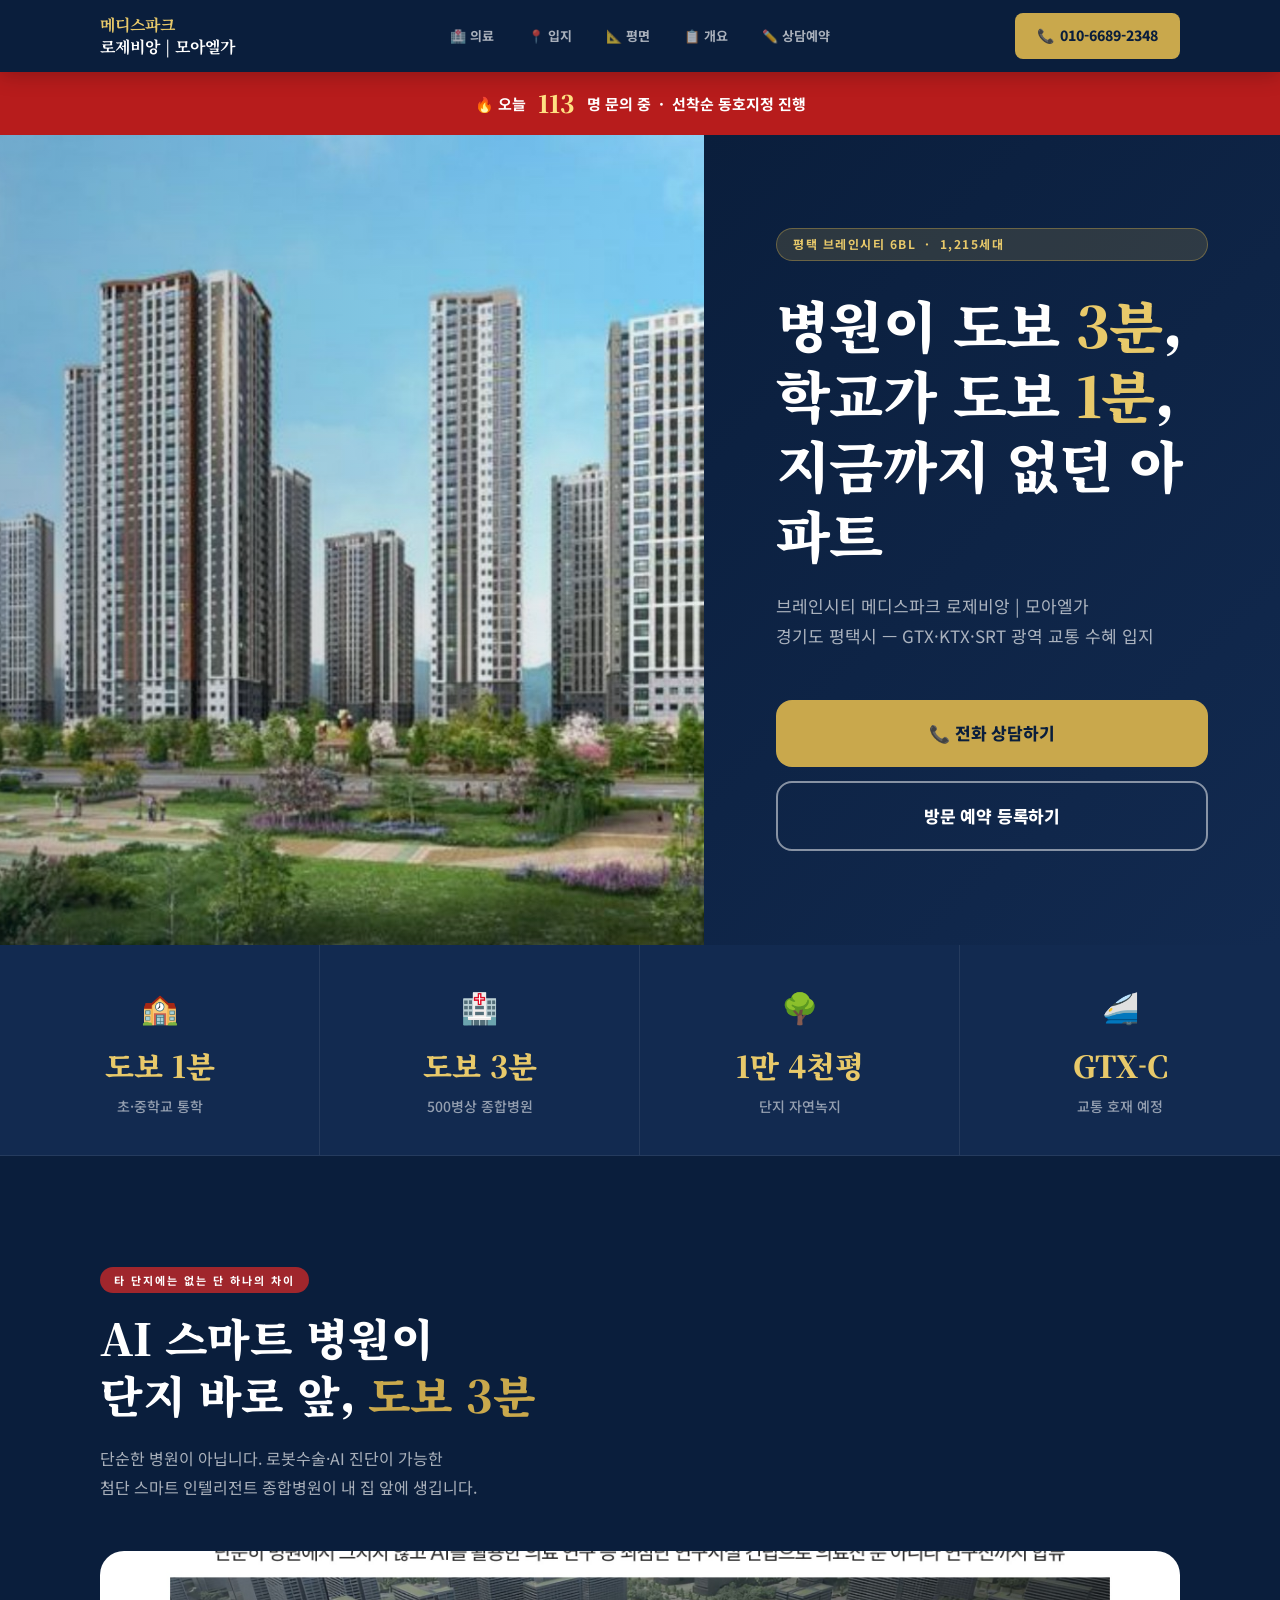
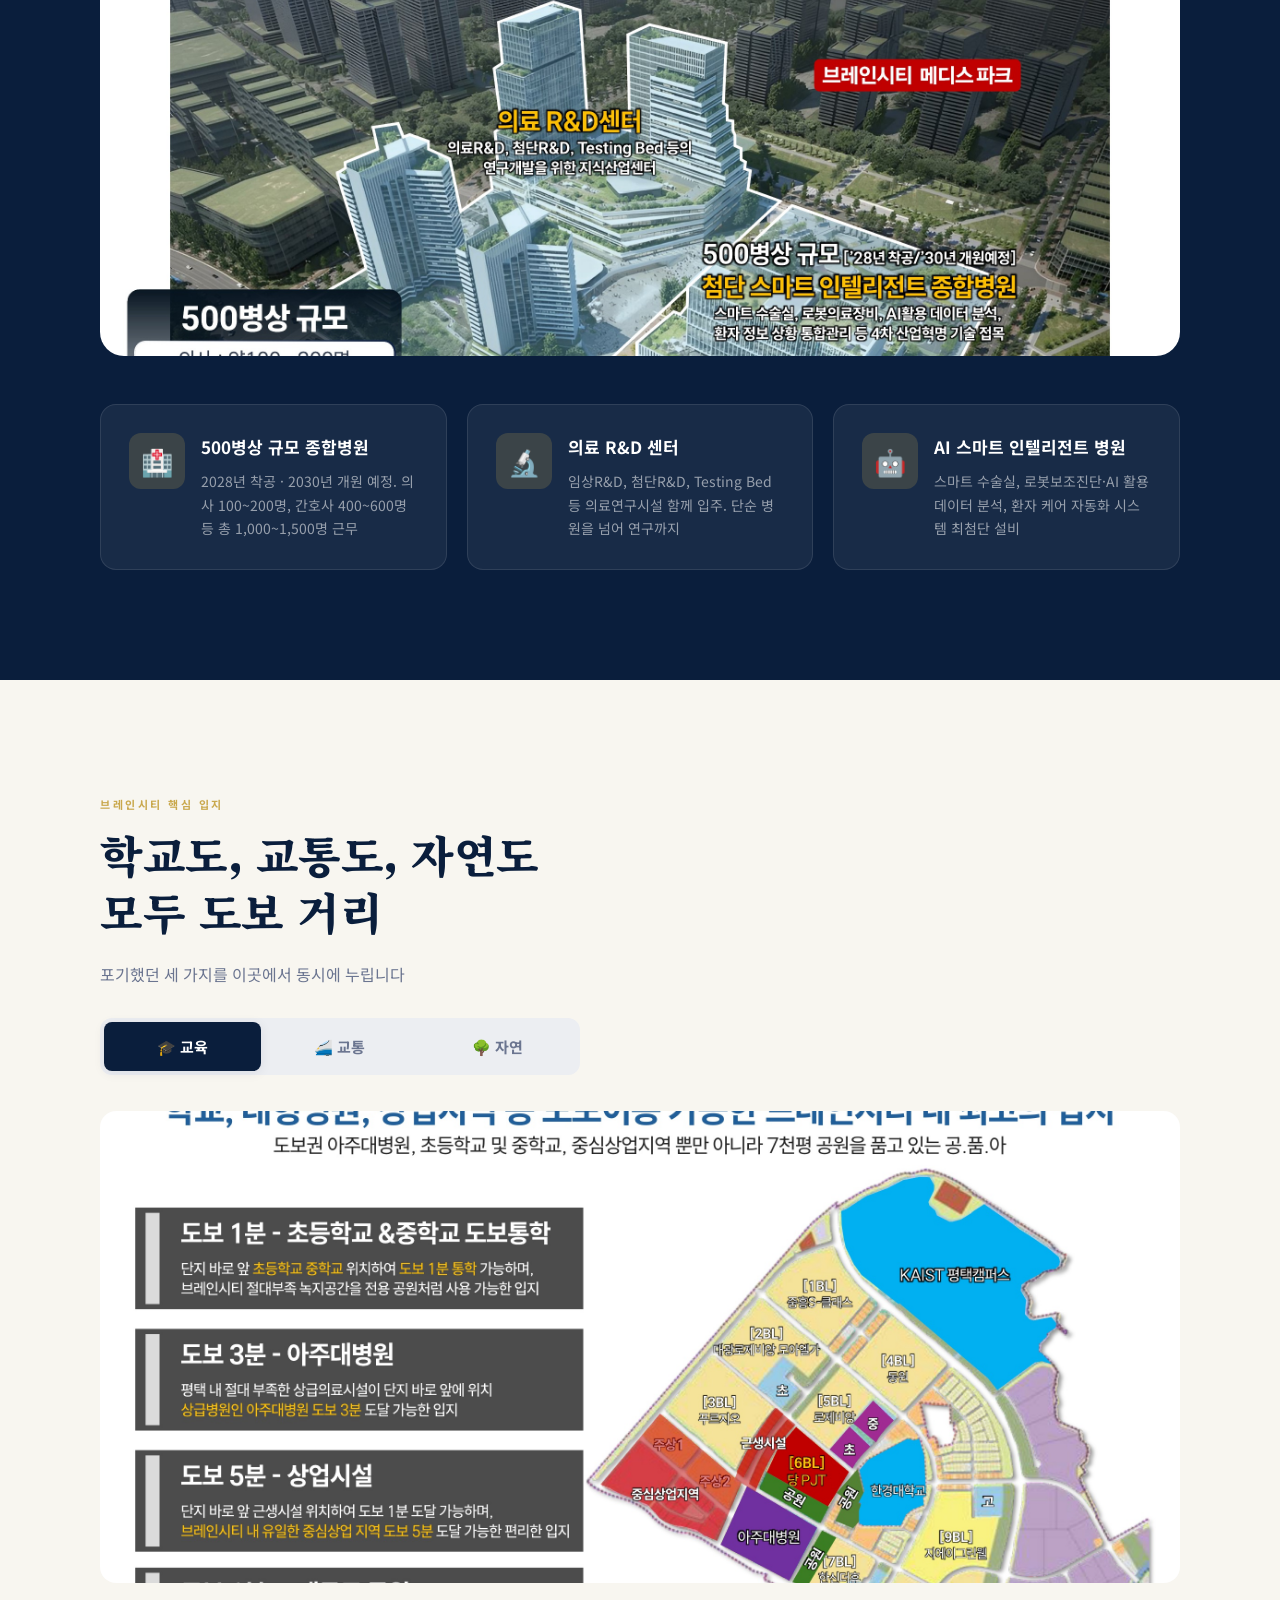
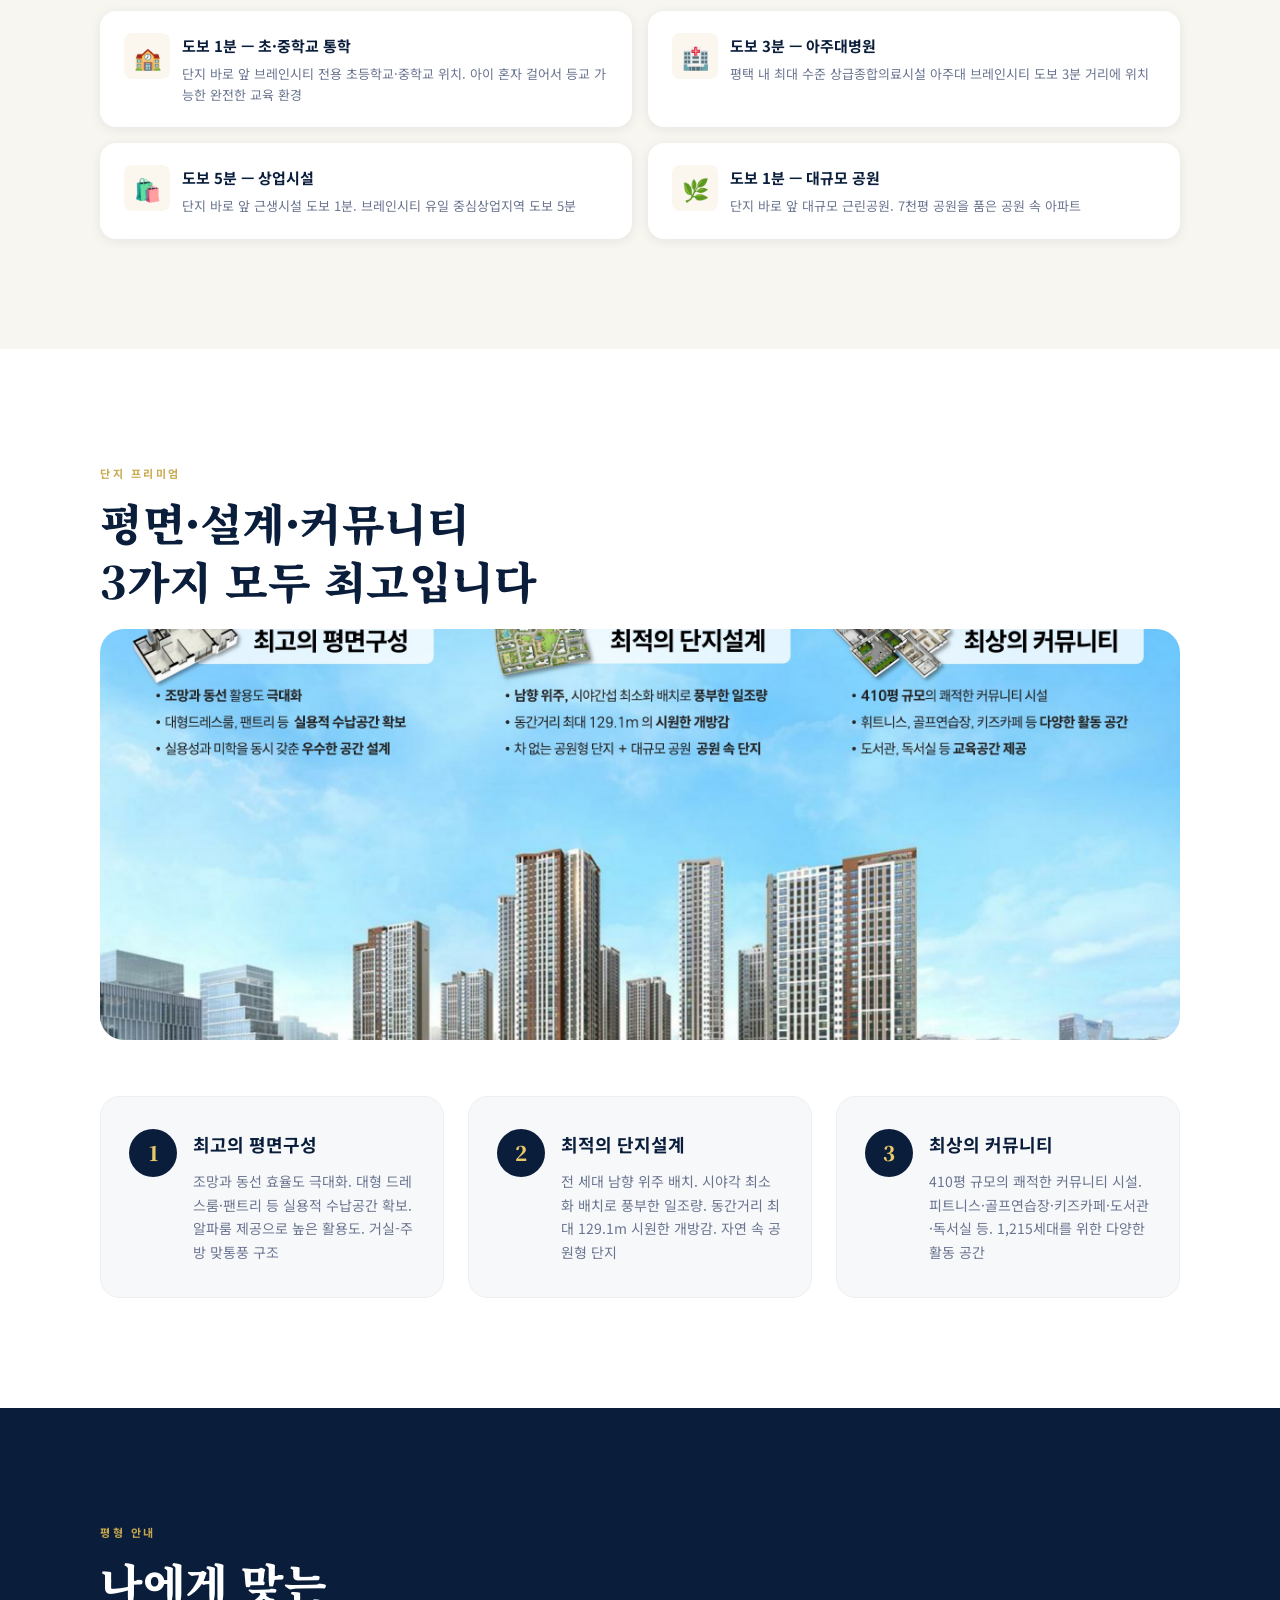
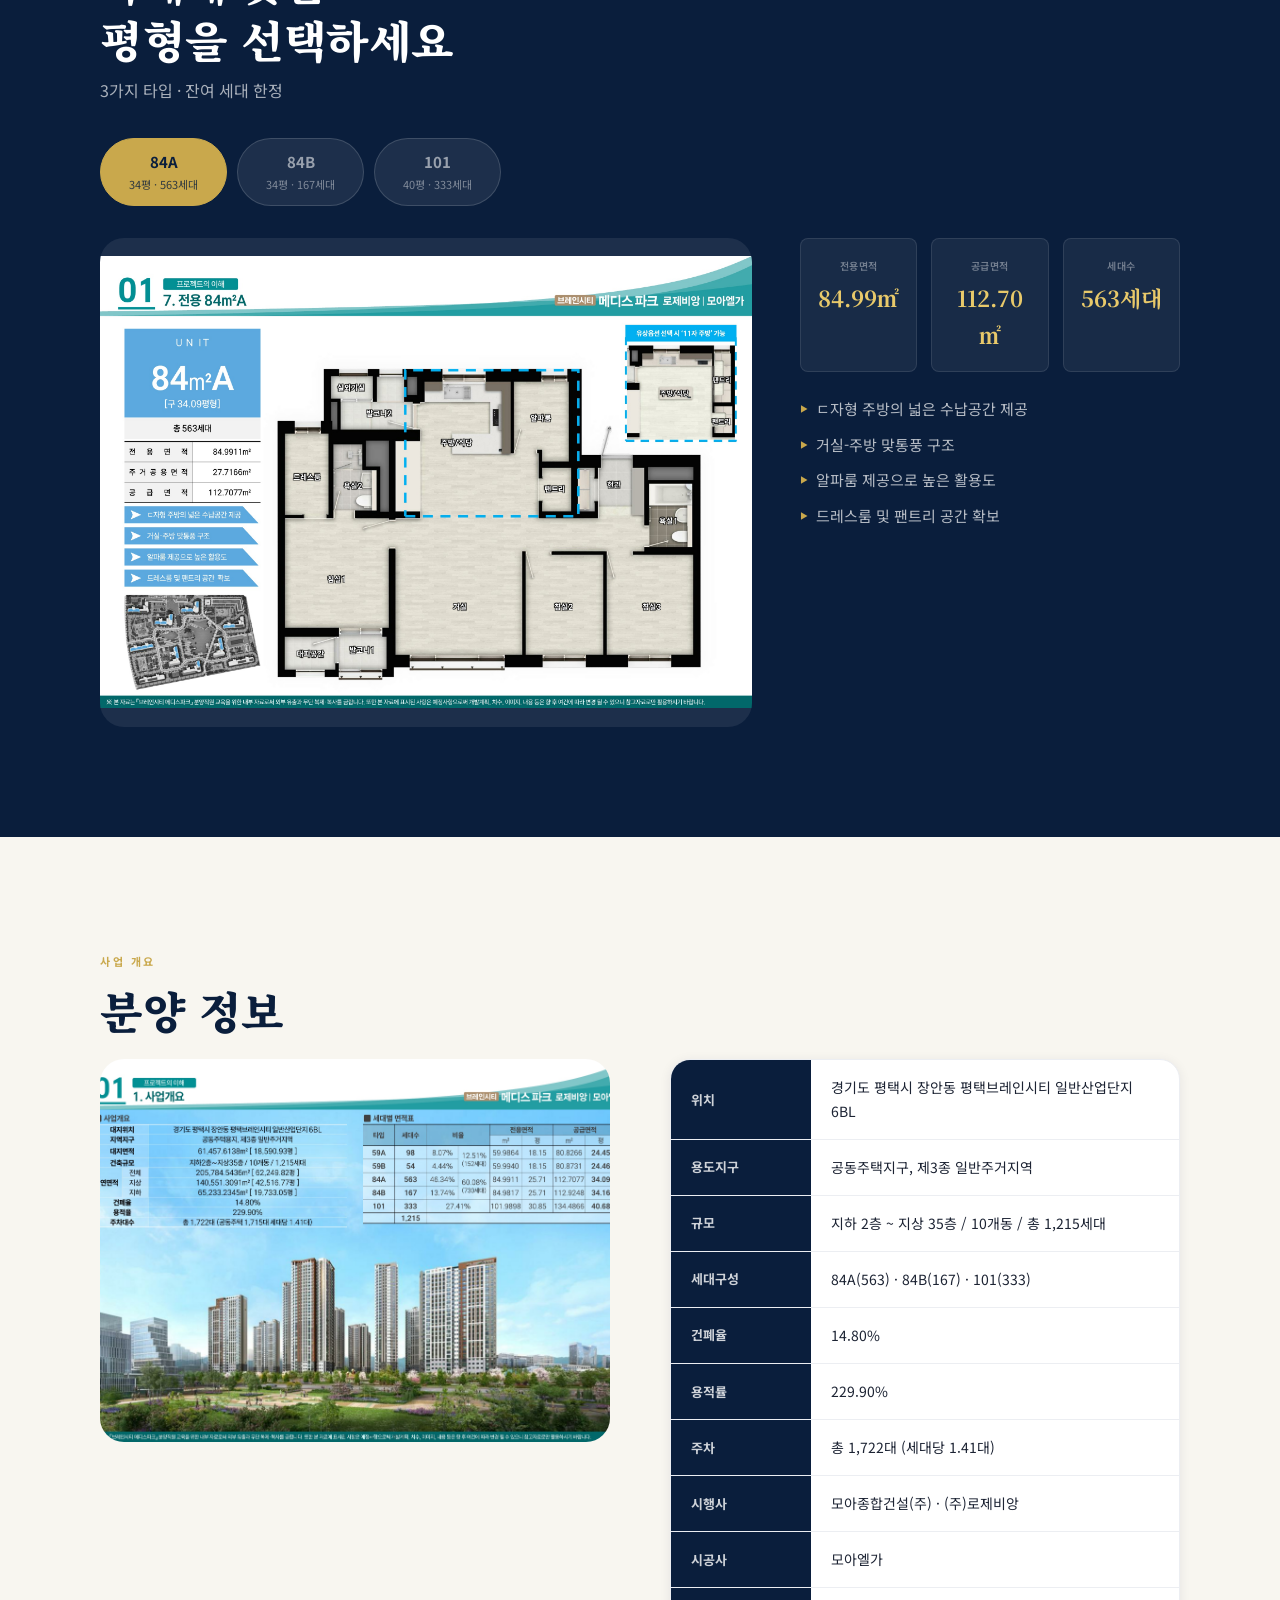
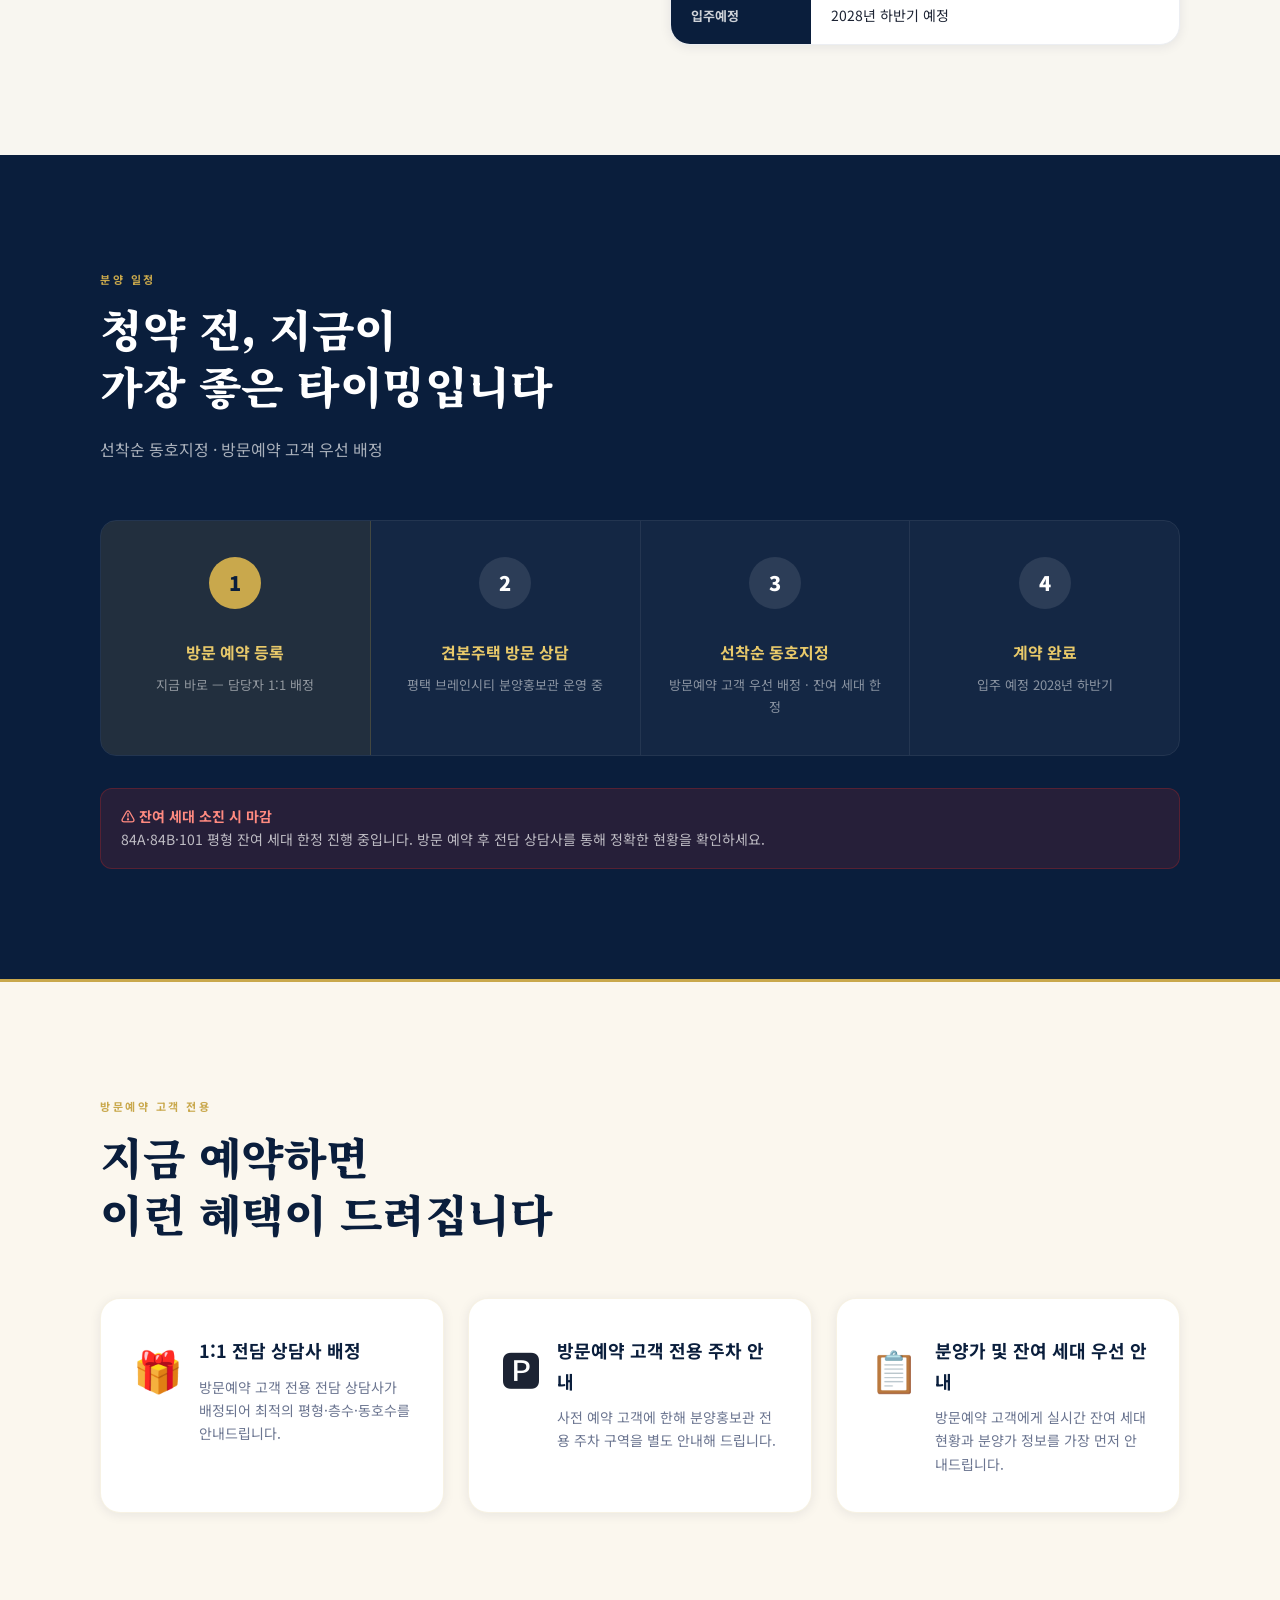
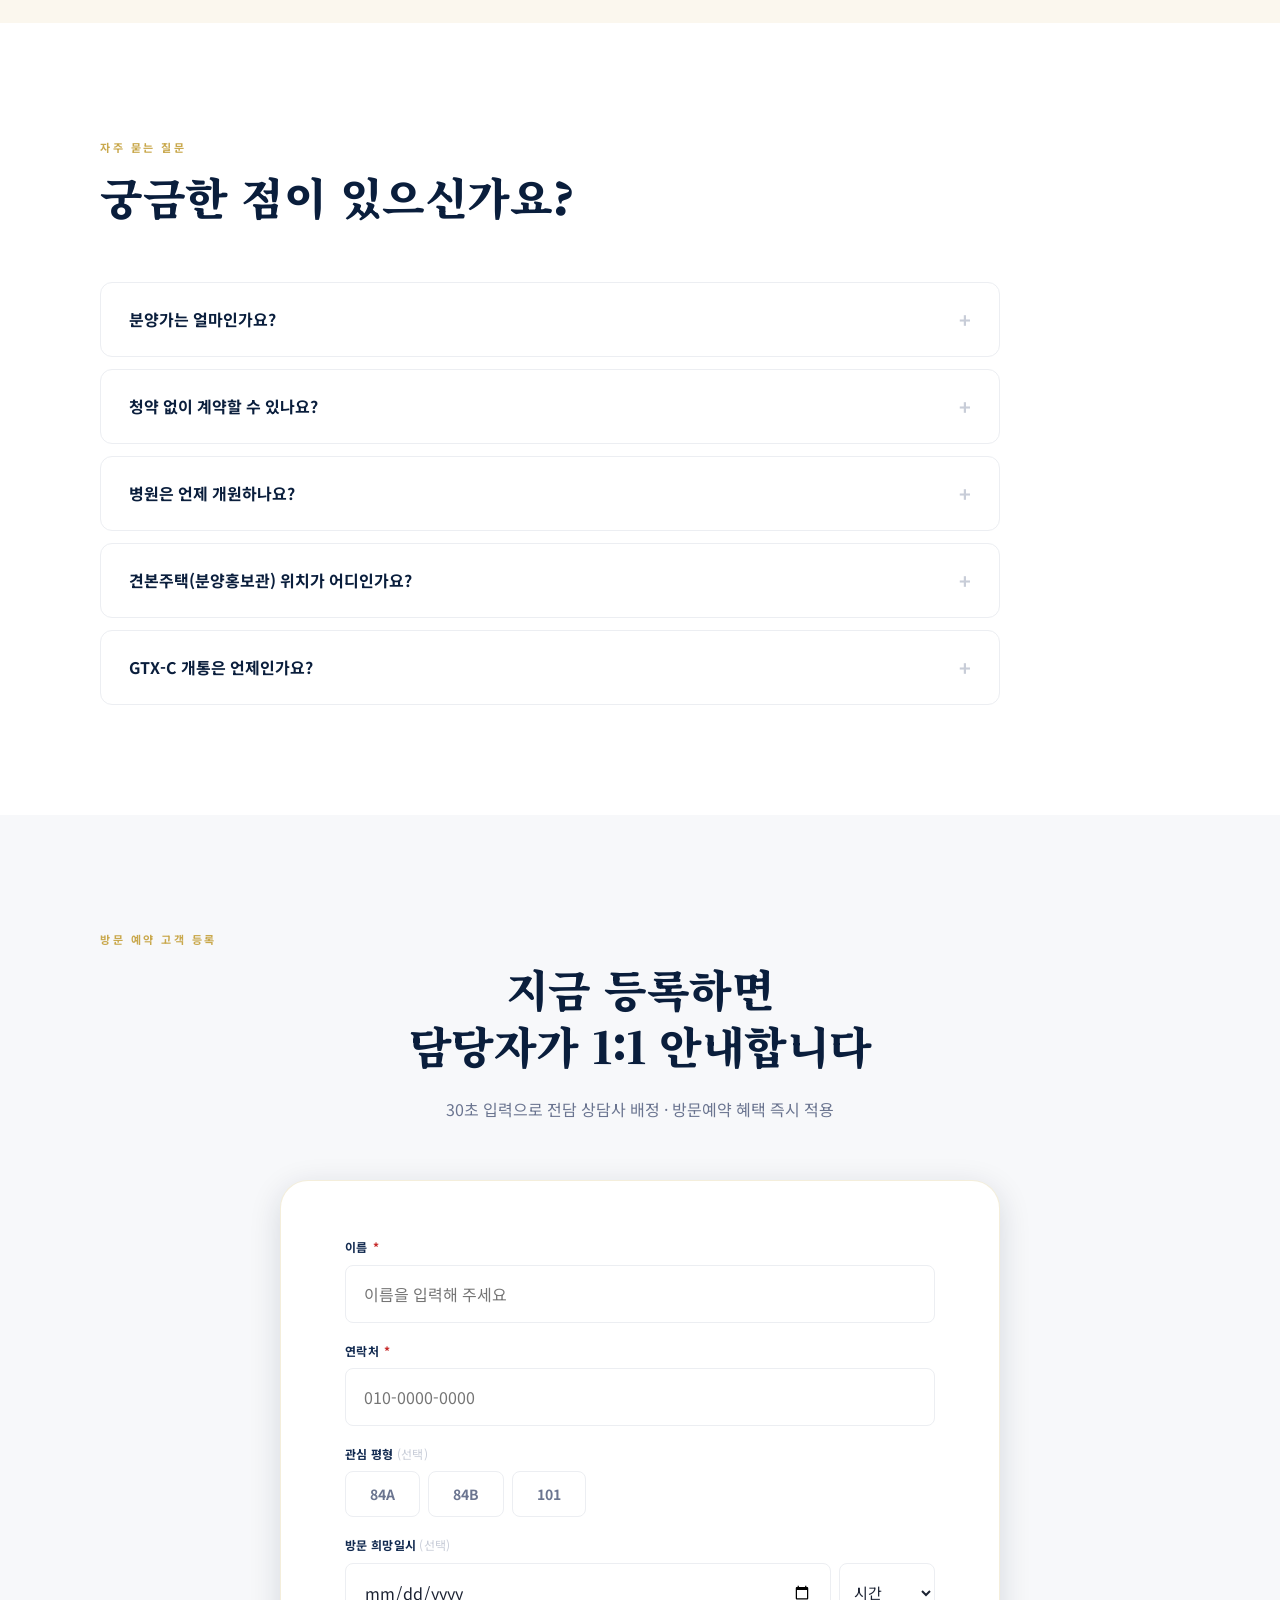
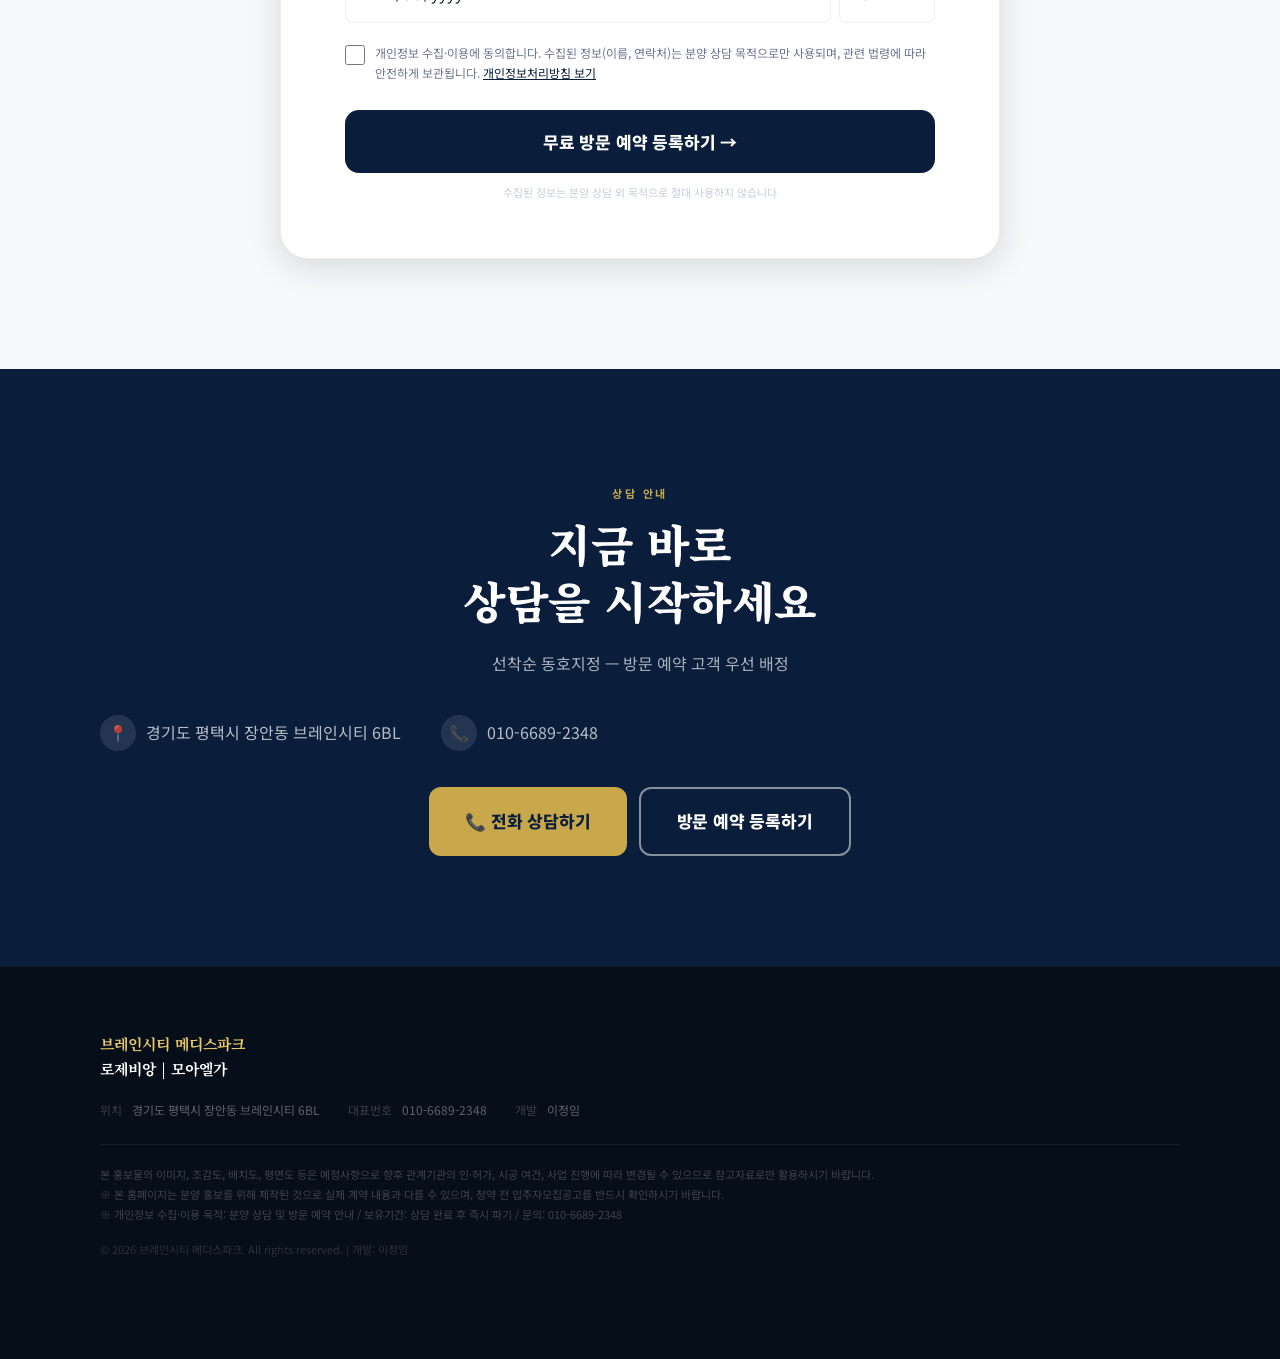
==== commit c999a203: "랜딩페이지 전면 재설계: 새 디자인 시스템, 이미지 원본비율, 와이드 레이아웃" ====
--- a/index.html
+++ b/index.html
@@ -1,1795 +1,940 @@
 <!DOCTYPE html>
 <html lang="ko">
 <head>
-  <meta charset="UTF-8" />
-  <meta name="viewport" content="width=device-width, initial-scale=1.0" />
-  <title>브레인시티 메디스파크 로제비앙 | 모아엘가 — 분양 홍보</title>
-  <meta name="description" content="경기도 평택 브레인시티 메디스파크. 병원 도보 3분, 학교 도보 1분. 1,215세대 GTX 교통 수혜 단지. 지금 상담 신청하세요." />
-
-  <link rel="preconnect" href="https://fonts.googleapis.com" />
-  <link rel="preconnect" href="https://fonts.gstatic.com" crossorigin />
-  <link href="https://fonts.googleapis.com/css2?family=Noto+Serif+KR:wght@400;600;700;900&family=Noto+Sans+KR:wght@300;400;500;700;900&display=swap" rel="stylesheet" />
-
-  <style>
-    /* ═══════════════════════════════════════════════
-       CSS 변수
-    ═══════════════════════════════════════════════ */
-    :root {
-      --navy:       #0A1E3C;
-      --navy2:      #122A50;
-      --navy3:      #1A3A6E;
-      --gold:       #C9A84C;
-      --gold2:      #E8C96A;
-      --gold-bg:    #FBF7EE;
-      --white:      #FFFFFF;
-      --gray50:     #F7F8FA;
-      --gray100:    #ECEEF2;
-      --gray400:    #94A3B8;
-      --gray500:    #6B7590;
-      --gray800:    #1C2333;
-      --red:        #C62828;
-      --red-bg:     #FEF2F2;
-      --radius-sm:  8px;
-      --radius-md:  14px;
-      --radius-lg:  20px;
-      --shadow-sm:  0 2px 8px rgba(10,30,60,.08);
-      --shadow-md:  0 6px 24px rgba(10,30,60,.13);
-      --shadow-lg:  0 12px 40px rgba(10,30,60,.18);
-    }
-
-    *, *::before, *::after { box-sizing: border-box; margin: 0; padding: 0; }
-
-    html { scroll-behavior: smooth; }
-
-    body {
-      font-family: 'Noto Sans KR', 'Apple SD Gothic Neo', 'Noto Sans KR', sans-serif;
-      font-size: 15px;
-      line-height: 1.7;
-      color: var(--gray800);
-      background: var(--gray100);
-      -webkit-font-smoothing: antialiased;
-    }
-
-    .serif { font-family: 'Noto Serif KR', 'Apple Myungjo', Georgia, serif; }
-
-    .page-wrap {
-      max-width: 100%;
-      margin: 0 auto;
-      background: var(--white);
-      min-height: 100vh;
-      position: relative;
-    }
-
-    img { display: block; width: 100%; height: 100%; object-fit: cover; }
-
-    /* 데스크톱에서 콘텐츠 이미지는 원본 비율 유지 */
-    @media (min-width: 1024px) {
-      .tab-image img,
-      .complex-image img,
-      .overview-image img,
-      .floor-image img,
-      .medical-image img {
-        height: auto;
-        object-fit: contain;
-        background: #f0f0f0;
-      }
-      .tab-image,
-      .complex-image,
-      .overview-image,
-      .floor-image,
-      .medical-image {
-        height: auto !important;
-        min-height: 200px;
-      }
-    }
-    a   { color: inherit; text-decoration: none; }
-
-    /* ─── 공통 버튼 ─────────────────────────────── */
-    .btn {
-      display: flex; align-items: center; justify-content: center; gap: 8px;
-      width: 100%; padding: 16px 20px;
-      font-family: 'Noto Sans KR', sans-serif;
-      font-size: 16px; font-weight: 800;
-      border: none; border-radius: var(--radius-md);
-      cursor: pointer; letter-spacing: -.2px;
-      transition: opacity .2s, transform .1s;
-    }
-    .btn:active { transform: scale(.98); }
-
-    .btn-navy  { background: var(--navy);  color: var(--white); }
-    .btn-gold  { background: var(--gold);  color: var(--navy);  }
-    .btn-white { background: var(--white); color: var(--navy); box-shadow: var(--shadow-sm); }
-    .btn-outline { background: transparent; color: var(--white); border: 2px solid rgba(255,255,255,.5); }
-    .btn-phone { background: var(--gold); color: var(--navy); font-size: 17px; }
-    .btn-kakao { background: #FEE500; color: #3A1D1D; }
-
-    .btn:hover { opacity: .88; }
-
-    /* ─── 섹션 공통 ─────────────────────────────── */
-    section { padding: 56px 24px; }
-
-    .section-eyebrow {
-      display: inline-block;
-      font-size: 11px; font-weight: 700; letter-spacing: 2px; text-transform: uppercase;
-      color: var(--gold); margin-bottom: 10px;
-    }
-
-    .section-title {
-      font-family: 'Noto Serif KR', serif;
-      font-size: 26px; font-weight: 900; line-height: 1.35;
-      letter-spacing: -.6px; color: var(--navy); margin-bottom: 14px;
-    }
-
-    .section-title.on-dark { color: var(--white); }
-
-    .section-desc {
-      font-size: 14px; color: var(--gray500); line-height: 1.8;
-    }
-
-    .section-desc.on-dark { color: rgba(255,255,255,.65); }
-
-    /* 이미지 플레이스홀더 */
-    .img-placeholder {
-      width: 100%; height: 100%;
-      display: flex; flex-direction: column;
-      align-items: center; justify-content: center; gap: 8px;
-      background: var(--gray100); color: var(--gray400); font-size: 13px;
-    }
-    .img-placeholder-icon { font-size: 36px; opacity: .45; }
-
-    /* ─── fade-in 애니메이션 ────────────────────── */
-    .fade-in {
-      opacity: 0; transform: translateY(22px);
-      transition: opacity .6s ease, transform .6s ease;
-    }
-    .fade-in.visible { opacity: 1; transform: translateY(0); }
-
-    /* ═══════════════════════════════════════════════
-       1. 헤더
-    ═══════════════════════════════════════════════ */
-    #site-header {
-      position: sticky; top: 0; z-index: 200;
-      background: var(--navy);
-      padding: 0 20px;
-      box-shadow: 0 2px 12px rgba(10,30,60,.25);
-      transition: background .3s;
-    }
-
-    .header-inner {
-      display: flex; align-items: center; justify-content: space-between;
-      height: 58px;
-    }
-
-    .header-nav {
-      display: flex; align-items: center; gap: 0;
-      background: var(--navy2);
-      overflow-x: auto; scrollbar-width: none;
-      padding: 0 8px;
-      border-bottom: 1px solid rgba(255,255,255,.08);
-    }
-    .header-nav::-webkit-scrollbar { display: none; }
-    .header-nav a {
-      flex-shrink: 0;
-      font-size: 12px; font-weight: 700; color: rgba(255,255,255,.6);
-      padding: 11px 13px; white-space: nowrap;
-      border-bottom: 2px solid transparent;
-      transition: color .2s, border-color .2s;
-    }
-    .header-nav a:hover { color: var(--gold2); border-color: var(--gold); }
-
-    .header-logo {
-      font-family: 'Noto Serif KR', serif;
-      font-size: 15px; font-weight: 700; color: var(--white);
-      line-height: 1.3;
-    }
-    .header-logo span { color: var(--gold2); }
-
-    .header-phone {
-      display: flex; align-items: center; gap: 6px;
-      background: var(--gold); color: var(--navy);
-      font-size: 13px; font-weight: 800;
-      padding: 8px 14px; border-radius: var(--radius-sm);
-      white-space: nowrap;
-    }
-
-    /* ═══════════════════════════════════════════════
-       2. 긴급성 배너
-    ═══════════════════════════════════════════════ */
-    .urgency-banner {
-      background: var(--red);
-      padding: 10px 20px;
-      display: flex; align-items: center; justify-content: center; gap: 8px;
-      font-size: 13px; font-weight: 700; color: var(--white);
-      text-align: center; line-height: 1.5;
-    }
-    .urgency-count {
-      font-family: 'Noto Serif KR', serif;
-      font-size: 18px; font-weight: 900; color: #FFE082;
-    }
-
-    /* ═══════════════════════════════════════════════
-       3. Hero
-    ═══════════════════════════════════════════════ */
-    .hero { padding: 0; background: var(--navy); }
-
-    .hero-image {
-      width: 100%; height: 260px;
-      position: relative; overflow: hidden;
-    }
-    .hero-overlay {
-      position: absolute; inset: 0;
-      background: linear-gradient(to bottom,
-        rgba(10,30,60,.15) 0%,
-        rgba(10,30,60,.5)  55%,
-        rgba(10,30,60,.88) 100%);
-    }
-
-    .hero-content {
-      background: var(--navy);
-      padding: 32px 24px 44px;
-    }
-
-    .hero-badge {
-      display: inline-block;
-      font-size: 11px; font-weight: 700; letter-spacing: 1px;
-      color: var(--gold2);
-      background: rgba(201,168,76,.18);
-      border: 1px solid rgba(201,168,76,.4);
-      border-radius: 100px; padding: 5px 15px;
-      margin-bottom: 20px;
-    }
-
-    .hero-title {
-      font-family: 'Noto Serif KR', serif;
-      font-size: 30px; font-weight: 900; line-height: 1.35;
-      color: var(--white); letter-spacing: -.6px;
-      margin-bottom: 14px;
-    }
-    .hero-title em { color: var(--gold2); font-style: normal; }
-
-    .hero-sub {
-      font-size: 14px; color: rgba(255,255,255,.65);
-      margin-bottom: 32px; line-height: 1.75;
-    }
-
-    .hero-btns { display: flex; flex-direction: column; gap: 10px; }
-
-    /* ═══════════════════════════════════════════════
-       4. 수치 배너
-    ═══════════════════════════════════════════════ */
-    .stats-bar {
-      background: var(--navy2);
-      padding: 24px 20px;
-      display: grid; grid-template-columns: repeat(2, 1fr);
-      gap: 1px; background-color: rgba(255,255,255,.08);
-    }
-    .stats-bar-inner { display: contents; }
-
-    .stat-item {
-      background: var(--navy2);
-      padding: 20px 16px;
-      text-align: center;
-    }
-
-    .stat-icon  { font-size: 22px; margin-bottom: 6px; }
-    .stat-num   {
-      font-family: 'Noto Serif KR', serif;
-      font-size: 22px; font-weight: 900; color: var(--gold2);
-      line-height: 1.2; margin-bottom: 4px;
-    }
-    .stat-label { font-size: 12px; color: rgba(255,255,255,.6); font-weight: 500; }
-
-    /* ═══════════════════════════════════════════════
-       5. 의료 인프라 섹션
-    ═══════════════════════════════════════════════ */
-    .medical {
-      background: var(--navy);
-      padding: 56px 24px;
-    }
-
-    .medical-eyebrow {
-      display: inline-block;
-      font-size: 11px; font-weight: 700; letter-spacing: 2px; text-transform: uppercase;
-      color: var(--red); background: rgba(198,40,40,.18);
-      border: 1px solid rgba(198,40,40,.35);
-      border-radius: 100px; padding: 4px 14px;
-      margin-bottom: 14px;
-    }
-
-    .medical-image {
-      width: 100%; height: 220px;
-      border-radius: var(--radius-lg); overflow: hidden;
-      margin: 28px 0; box-shadow: 0 8px 32px rgba(0,0,0,.4);
-    }
-
-    .medical-cards {
-      display: flex; flex-direction: column; gap: 12px;
-      margin-top: 24px;
-    }
-
-    .medical-card {
-      background: rgba(255,255,255,.06);
-      border: 1px solid rgba(255,255,255,.1);
-      border-radius: var(--radius-md);
-      padding: 18px 20px;
-      display: flex; align-items: flex-start; gap: 14px;
-    }
-
-    .medical-card-icon {
-      width: 42px; height: 42px; flex-shrink: 0;
-      background: rgba(201,168,76,.2);
-      border-radius: var(--radius-sm);
-      display: flex; align-items: center; justify-content: center;
-      font-size: 20px;
-    }
-
-    .medical-card-title {
-      font-size: 14px; font-weight: 700; color: var(--white);
-      margin-bottom: 4px;
-    }
-    .medical-card-desc { font-size: 13px; color: rgba(255,255,255,.55); line-height: 1.65; }
-
-    /* ═══════════════════════════════════════════════
-       6. 입지 강점 (탭)
-    ═══════════════════════════════════════════════ */
-    .location { background: var(--gray50); }
-
-    .tab-buttons {
-      display: flex; gap: 0;
-      background: var(--gray100);
-      border-radius: var(--radius-md);
-      padding: 4px;
-      margin-bottom: 24px;
-    }
-
-    .tab-btn {
-      flex: 1; padding: 10px 8px;
-      background: transparent;
-      border: none; border-radius: 10px;
-      font-family: 'Noto Sans KR', sans-serif;
-      font-size: 13px; font-weight: 700; color: var(--gray500);
-      cursor: pointer; transition: all .2s;
-    }
-    .tab-btn.active {
-      background: var(--navy);
-      color: var(--white);
-      box-shadow: var(--shadow-sm);
-    }
-
-    .tab-panel { display: none; }
-    .tab-panel.active { display: block; }
-
-    .tab-image {
-      width: 100%; height: 200px;
-      border-radius: var(--radius-md); overflow: hidden;
-      margin-bottom: 20px; box-shadow: var(--shadow-md);
-    }
-
-    .tab-points { display: flex; flex-direction: column; gap: 10px; }
-
-    .tab-point {
-      display: flex; align-items: flex-start; gap: 12px;
-      background: var(--white); border-radius: var(--radius-sm);
-      padding: 14px 16px; box-shadow: var(--shadow-sm);
-      border: 1px solid var(--gray100);
-    }
-
-    .tab-point-icon {
-      width: 36px; height: 36px; flex-shrink: 0;
-      background: var(--gold-bg);
-      border-radius: 8px;
-      display: flex; align-items: center; justify-content: center; font-size: 18px;
-    }
-    .tab-point-title { font-size: 13px; font-weight: 700; color: var(--navy); margin-bottom: 2px; }
-    .tab-point-desc  { font-size: 12px; color: var(--gray500); line-height: 1.55; }
-
-    /* ═══════════════════════════════════════════════
-       7. 단지 강점
-    ═══════════════════════════════════════════════ */
-    .complex { background: var(--white); }
-
-    .complex-image {
-      width: 100%; height: 210px;
-      border-radius: var(--radius-lg); overflow: hidden;
-      margin-bottom: 28px; box-shadow: var(--shadow-md);
-    }
-
-    .complex-cards {
-      display: flex; flex-direction: column; gap: 14px;
-    }
-
-    .complex-card {
-      background: var(--gray50);
-      border: 1px solid var(--gray100);
-      border-radius: var(--radius-md);
-      padding: 20px;
-      display: flex; align-items: flex-start; gap: 16px;
-    }
-
-    .complex-card-num {
-      width: 36px; height: 36px; flex-shrink: 0;
-      background: var(--navy);
-      border-radius: 50%;
-      display: flex; align-items: center; justify-content: center;
-      font-family: 'Noto Serif KR', serif;
-      font-size: 16px; font-weight: 900; color: var(--gold2);
-    }
-    .complex-card-title { font-size: 15px; font-weight: 700; color: var(--navy); margin-bottom: 6px; }
-    .complex-card-desc  { font-size: 13px; color: var(--gray500); line-height: 1.65; }
-
-    /* ═══════════════════════════════════════════════
-       8. 평면 갤러리
-    ═══════════════════════════════════════════════ */
-    .floor-plan { background: var(--navy); padding: 56px 24px; }
-
-    .floor-tabs {
-      display: flex; gap: 6px; flex-wrap: wrap;
-      margin-bottom: 22px;
-    }
-
-    .floor-tab-btn {
-      padding: 8px 14px;
-      background: rgba(255,255,255,.08);
-      border: 1px solid rgba(255,255,255,.15);
-      border-radius: 100px;
-      font-family: 'Noto Sans KR', sans-serif;
-      font-size: 12px; font-weight: 700; color: rgba(255,255,255,.55);
-      cursor: pointer; transition: all .2s;
-    }
-    .floor-tab-btn.active {
-      background: var(--gold);
-      border-color: var(--gold);
-      color: var(--navy);
-    }
-
-    .floor-panel { display: none; }
-    .floor-panel.active { display: block; }
-
-    .floor-image {
-      width: 100%; height: 280px;
-      border-radius: var(--radius-lg); overflow: hidden;
-      margin-bottom: 20px; box-shadow: 0 8px 32px rgba(0,0,0,.4);
-    }
-
-    .floor-info {
-      display: grid; grid-template-columns: repeat(3, 1fr); gap: 10px;
-      margin-bottom: 16px;
-    }
-    .floor-info-item {
-      background: rgba(255,255,255,.06);
-      border: 1px solid rgba(255,255,255,.1);
-      border-radius: var(--radius-sm);
-      padding: 12px 10px; text-align: center;
-    }
-    .floor-info-label { font-size: 10px; color: rgba(255,255,255,.45); font-weight: 600; letter-spacing: .5px; margin-bottom: 4px; }
-    .floor-info-value { font-family: 'Noto Serif KR', serif; font-size: 16px; font-weight: 700; color: var(--gold2); }
-
-    .floor-features {
-      display: flex; flex-direction: column; gap: 6px;
-    }
-    .floor-feature {
-      display: flex; align-items: center; gap: 8px;
-      font-size: 13px; color: rgba(255,255,255,.7);
-    }
-    .floor-feature::before { content: '▶'; font-size: 9px; color: var(--gold); flex-shrink: 0; }
-
-    /* ═══════════════════════════════════════════════
-       9. 분양 개요
-    ═══════════════════════════════════════════════ */
-    .overview { background: var(--gray50); }
-
-    .overview-image {
-      width: 100%; height: 200px;
-      border-radius: var(--radius-lg); overflow: hidden;
-      margin-bottom: 24px; box-shadow: var(--shadow-md);
-    }
-
-    .overview-table {
-      background: var(--white);
-      border-radius: var(--radius-md);
-      overflow: hidden;
-      border: 1px solid var(--gray100);
-      box-shadow: var(--shadow-sm);
-    }
-    .overview-row {
-      display: flex; border-bottom: 1px solid var(--gray100);
-    }
-    .overview-row:last-child { border-bottom: none; }
-    .overview-key {
-      width: 100px; flex-shrink: 0;
-      background: var(--navy); color: rgba(255,255,255,.8);
-      font-size: 12px; font-weight: 700;
-      padding: 13px 14px; display: flex; align-items: center;
-    }
-    .overview-val {
-      flex: 1; padding: 13px 14px;
-      font-size: 13px; color: var(--gray800); line-height: 1.6;
-    }
-
-    /* ═══════════════════════════════════════════════
-       10. 상담 등록 폼
-    ═══════════════════════════════════════════════ */
-    .register-section { background: var(--white); }
-
-    .register-box {
-      background: var(--gold-bg);
-      border: 1px solid rgba(201,168,76,.3);
-      border-radius: var(--radius-lg);
-      padding: 28px 22px;
-    }
-
-    .register-title {
-      font-family: 'Noto Serif KR', serif;
-      font-size: 20px; font-weight: 700; color: var(--navy);
-      margin-bottom: 6px;
-    }
-    .register-sub { font-size: 13px; color: var(--gray500); margin-bottom: 24px; }
-
-    .form-group { margin-bottom: 16px; }
-
-    .form-label {
-      display: block;
-      font-size: 12px; font-weight: 700; color: var(--navy2);
-      margin-bottom: 6px; letter-spacing: .3px;
-    }
-    .form-label .req { color: var(--red); margin-left: 2px; }
-
-    .form-input {
-      width: 100%; padding: 13px 16px;
-      background: var(--white);
-      border: 1.5px solid var(--gray100);
-      border-radius: var(--radius-sm);
-      font-family: 'Noto Sans KR', sans-serif;
-      font-size: 15px; color: var(--gray800);
-      outline: none; transition: border-color .2s;
-    }
-    .form-input:focus { border-color: var(--gold); }
-    .form-input.error { border-color: var(--red); }
-
-    .unit-buttons {
-      display: flex; gap: 6px; flex-wrap: wrap;
-    }
-    .unit-btn {
-      padding: 9px 16px;
-      background: var(--white);
-      border: 1.5px solid var(--gray100);
-      border-radius: var(--radius-sm);
-      font-family: 'Noto Sans KR', sans-serif;
-      font-size: 13px; font-weight: 700; color: var(--gray500);
-      cursor: pointer; transition: all .2s;
-    }
-    .unit-btn.selected {
-      background: var(--navy); border-color: var(--navy); color: var(--white);
-    }
-
-    .form-row { display: flex; gap: 8px; }
-    .form-row .form-input { flex: 1; }
-
-    .visit-time-select {
-      width: 90px; flex-shrink: 0; padding: 13px 10px;
-      background: var(--white);
-      border: 1.5px solid var(--gray100); border-radius: var(--radius-sm);
-      font-family: 'Noto Sans KR', sans-serif; font-size: 15px;
-      color: var(--gray800); outline: none;
-    }
-    .visit-time-select:focus { border-color: var(--gold); }
-
-    .agree-row {
-      display: flex; align-items: flex-start; gap: 10px;
-      margin: 20px 0 22px;
-    }
-    .agree-check {
-      width: 20px; height: 20px; flex-shrink: 0;
-      margin-top: 2px; accent-color: var(--navy);
-      cursor: pointer;
-    }
-    .agree-text {
-      font-size: 12px; color: var(--gray500); line-height: 1.6; cursor: pointer;
-    }
-    .agree-text a { color: var(--navy); text-decoration: underline; }
-
-    .form-error-msg {
-      display: none; font-size: 12px; color: var(--red);
-      margin-top: 4px; font-weight: 700;
-    }
-
-    /* ─── 완료 팝업 ─────────────────────────────── */
-    #success-popup {
-      display: none; position: fixed; inset: 0;
-      background: rgba(10,30,60,.75);
-      z-index: 500;
-      align-items: center; justify-content: center; padding: 24px;
-    }
-    #success-popup.show { display: flex; }
-
-    .popup-box {
-      background: var(--white); border-radius: var(--radius-lg);
-      padding: 36px 28px; text-align: center; max-width: 340px; width: 100%;
-      box-shadow: var(--shadow-lg);
-    }
-    .popup-icon { font-size: 48px; margin-bottom: 16px; }
-    .popup-title {
-      font-family: 'Noto Serif KR', serif;
-      font-size: 20px; font-weight: 700; color: var(--navy); margin-bottom: 10px;
-    }
-    .popup-desc { font-size: 14px; color: var(--gray500); line-height: 1.7; margin-bottom: 24px; }
-    .popup-close { padding: 12px 32px; background: var(--navy); color: var(--white); font-size: 14px; font-weight: 700; border: none; border-radius: var(--radius-sm); cursor: pointer; }
-
-    /* ═══════════════════════════════════════════════
-       11. 최종 CTA
-    ═══════════════════════════════════════════════ */
-    .final-cta { background: var(--navy); }
-
-    .cta-btns { display: flex; flex-direction: column; gap: 10px; margin-top: 28px; }
-
-    .contact-rows {
-      display: flex; flex-direction: column; gap: 10px;
-      margin-top: 24px;
-    }
-    .contact-row {
-      display: flex; align-items: center; gap: 12px;
-      font-size: 14px; color: rgba(255,255,255,.7);
-    }
-    .contact-icon {
-      width: 34px; height: 34px; border-radius: 50%;
-      background: rgba(255,255,255,.1);
-      display: flex; align-items: center; justify-content: center; font-size: 16px;
-      flex-shrink: 0;
-    }
-
-    /* ═══════════════════════════════════════════════
-       12. 하단 플로팅 버튼
-    ═══════════════════════════════════════════════ */
-    #float-btns {
-      position: fixed; bottom: 0; left: 50%; transform: translateX(-50%);
-      width: 100%; max-width: 100%;
-      display: flex; gap: 0;
-      z-index: 300;
-      opacity: 0; pointer-events: none;
-      transition: opacity .35s;
-      box-shadow: 0 -4px 20px rgba(10,30,60,.2);
-    }
-    #float-btns.show { opacity: 1; pointer-events: auto; }
-
-    .float-btn {
-      flex: 1; padding: 16px 10px;
-      display: flex; align-items: center; justify-content: center; gap: 7px;
-      font-family: 'Noto Sans KR', sans-serif;
-      font-size: 15px; font-weight: 800;
-      border: none; cursor: pointer;
-      transition: opacity .2s;
-    }
-    .float-btn:hover { opacity: .88; }
-    .float-btn-phone { background: var(--navy); color: var(--white); }
-    .float-btn-kakao { background: #FEE500; color: #3A1D1D; }
-
-    /* ═══════════════════════════════════════════════
-       13. 푸터
-    ═══════════════════════════════════════════════ */
-    footer {
-      background: #060E1A;
-      padding: 36px 24px 100px;
-      border-top: 1px solid rgba(255,255,255,.06);
-    }
-
-    .footer-logo {
-      font-family: 'Noto Serif KR', serif;
-      font-size: 15px; font-weight: 700; color: var(--white);
-      margin-bottom: 16px;
-    }
-    .footer-logo span { color: var(--gold2); }
-
-    .footer-rows { display: flex; flex-direction: column; gap: 7px; margin-bottom: 24px; }
-    .footer-row {
-      display: flex; gap: 10px;
-      font-size: 12px; color: rgba(255,255,255,.4);
-    }
-    .footer-key { color: rgba(255,255,255,.25); flex-shrink: 0; }
-
-    .footer-divider { border: none; border-top: 1px solid rgba(255,255,255,.07); margin: 20px 0; }
-
-    .footer-legal {
-      font-size: 11px; color: rgba(255,255,255,.25); line-height: 1.75;
-    }
-
-    .footer-copy { margin-top: 16px; font-size: 11px; color: rgba(255,255,255,.18); }
-
-    /* ═══════════════════════════════════════════════
-       데스크톱 공통 컨테이너
-    ═══════════════════════════════════════════════ */
-    @media (min-width: 1024px) {
-      /* 전체 너비 사용 */
-      .page-wrap { max-width: 100%; }
-
-      /* 섹션 내부 콘텐츠 최대폭 제한 */
-      .section-inner {
-        max-width: 1200px;
-        margin: 0 auto;
-      }
-
-      /* ── 헤더 ── */
-      #site-header { padding: 0 80px; }
-      .header-inner { height: 72px; }
-      .header-logo  { font-size: 17px; }
-      .header-phone { font-size: 15px; padding: 12px 24px; border-radius: 10px; }
-      .header-nav   { padding: 0 80px; }
-      .header-nav a { font-size: 14px; padding: 14px 20px; }
-
-      /* ── 긴급 배너 ── */
-      .urgency-banner { font-size: 15px; padding: 14px; }
-      .urgency-count  { font-size: 22px; }
-
-      /* ── Hero: 이미지 꽉차게 + 오른쪽 콘텐츠 ── */
-      .hero { display: grid; grid-template-columns: 58% 42%; min-height: 88vh; }
-      .hero-image   { height: 100%; min-height: 88vh; }
-      .hero-overlay { background: linear-gradient(to right, rgba(10,30,60,.15) 0%, rgba(10,30,60,.05) 100%); }
-      .hero-content {
-        padding: 80px 64px;
-        display: flex; flex-direction: column; justify-content: center;
-        background: var(--navy);
-      }
-      .hero-badge   { font-size: 12px; margin-bottom: 24px; }
-      .hero-title   { font-size: 48px; line-height: 1.28; margin-bottom: 20px; }
-      .hero-sub     { font-size: 16px; margin-bottom: 40px; }
-      .hero-btns    { flex-direction: column; gap: 14px; }
-      .hero-btns .btn { font-size: 17px; padding: 18px 24px; border-radius: 12px; }
-
-      /* ── 수치 배너 4열 ── */
-      .stats-bar {
-        grid-template-columns: repeat(4, 1fr);
-        padding: 0 80px;
-        gap: 0;
-      }
-      .stat-item  { padding: 32px 24px; }
-      .stat-num   { font-size: 30px; }
-      .stat-label { font-size: 13px; }
-      .stat-icon  { font-size: 28px; }
-
-      /* ── 의료 섹션 ── */
-      .medical { padding: 100px 80px; }
-      .medical > * { max-width: 1200px; margin-left: auto; margin-right: auto; }
-      .medical-eyebrow { font-size: 12px; }
-      .medical .section-title { font-size: 40px; }
-      .medical .section-desc  { font-size: 16px; }
-      .medical-image  { height: 480px; border-radius: 20px; margin: 40px 0; }
-      .medical-cards  { display: grid; grid-template-columns: repeat(3,1fr); gap: 20px; margin-top: 32px; }
-      .medical-card   { padding: 24px 28px; border-radius: 16px; }
-      .medical-card-icon  { width: 52px; height: 52px; font-size: 24px; }
-      .medical-card-title { font-size: 16px; margin-bottom: 8px; }
-      .medical-card-desc  { font-size: 14px; line-height: 1.7; }
-
-      /* ── 입지 섹션 ── */
-      .location { padding: 100px 80px; }
-      .location > * { max-width: 1200px; margin-left: auto; margin-right: auto; }
-      .location .section-title { font-size: 40px; }
-      .tab-buttons { gap: 6px; margin-bottom: 32px; }
-      .tab-btn     { font-size: 15px; padding: 14px 20px; }
-      .tab-image   { height: 460px; border-radius: 16px; margin-bottom: 28px; }
-      .tab-points  { display: grid; grid-template-columns: repeat(2,1fr); gap: 16px; }
-      .tab-point   { padding: 20px 24px; border-radius: 12px; }
-      .tab-point-title { font-size: 15px; }
-      .tab-point-desc  { font-size: 13px; }
-
-      /* ── 단지 강점 ── */
-      .complex { padding: 100px 80px; }
-      .complex > * { max-width: 1200px; margin-left: auto; margin-right: auto; }
-      .complex .section-title { font-size: 40px; }
-      .complex-image { height: 420px; border-radius: 20px; margin-bottom: 40px; }
-      .complex-cards { display: grid; grid-template-columns: repeat(3,1fr); gap: 24px; }
-      .complex-card  { padding: 28px 24px; border-radius: 16px; }
-      .complex-card-title { font-size: 17px; margin-bottom: 10px; }
-      .complex-card-desc  { font-size: 14px; line-height: 1.7; }
-      .complex-card-num   { width: 44px; height: 44px; font-size: 18px; }
-
-      /* ── 평면도 ── */
-      .floor-plan { padding: 100px 80px; }
-      .floor-plan > * { max-width: 1200px; margin-left: auto; margin-right: auto; }
-      .floor-plan .section-title { font-size: 40px; }
-      .floor-tabs  { gap: 10px; margin-bottom: 32px; }
-      .floor-tab-btn { padding: 12px 24px; font-size: 14px; }
-      .floor-image { height: 560px; border-radius: 20px; margin-bottom: 28px; }
-      .floor-info  { gap: 16px; margin-bottom: 24px; }
-      .floor-info-value { font-size: 20px; }
-      .floor-features  { display: grid; grid-template-columns: repeat(2,1fr); gap: 8px; }
-      .floor-feature   { font-size: 14px; }
-
-      /* ── 분양 개요 ── */
-      .overview { padding: 100px 80px; }
-      .overview > * { max-width: 1200px; margin-left: auto; margin-right: auto; }
-      .overview .section-title { font-size: 40px; }
-      .overview-image { height: 360px; border-radius: 20px; margin-bottom: 40px; }
-      .overview-table { border-radius: 16px; overflow: hidden; }
-      .overview-key   { width: 160px; font-size: 14px; padding: 16px 20px; }
-      .overview-val   { font-size: 14px; padding: 16px 20px; }
-
-      /* ── 분양 일정 섹션 ── */
-      section[id=""] + section,
-      .fade-in[style*="background:var(--navy)"] { padding: 100px 80px; }
-
-      /* ── FAQ ── */
-      .faq-item button { font-size: 15px; padding: 22px 24px; }
-      .faq-item .faq-a div { font-size: 14px; line-height: 1.8; }
-
-      /* ── 상담 폼 ── */
-      .register-section { padding: 100px 80px; }
-      .register-section > * { max-width: 800px; margin-left: auto; margin-right: auto; }
-      .register-section .section-eyebrow { display: block; text-align: center; }
-      .register-section .section-title   { text-align: center; font-size: 40px; }
-      .register-section > p { text-align: center; }
-      .register-box { padding: 56px 64px; border-radius: 24px; }
-      .register-title { font-size: 24px; margin-bottom: 8px; }
-      .register-sub   { font-size: 15px; margin-bottom: 32px; }
-      .form-input     { font-size: 16px; padding: 15px 18px; }
-      .unit-btn       { padding: 12px 24px; font-size: 14px; }
-      #submit-btn     { font-size: 18px; padding: 20px; border-radius: 14px; margin-top: 8px; }
-
-      /* ── 최종 CTA ── */
-      .final-cta { padding: 100px 80px; text-align: center; }
-      .final-cta > * { max-width: 700px; margin-left: auto; margin-right: auto; }
-      .final-cta .section-title { font-size: 44px; }
-      .cta-btns { flex-direction: row; justify-content: center; gap: 16px; margin-top: 40px; }
-      .cta-btns .btn { width: auto; min-width: 220px; font-size: 17px; }
-
-      /* ── 플로팅 버튼 ── */
-      #float-btns {
-        width: 360px;
-        left: auto; right: 40px; bottom: 40px;
-        transform: none;
-        border-radius: 14px;
-        overflow: hidden;
-        box-shadow: 0 8px 40px rgba(10,30,60,.35);
-      }
-      .float-btn { padding: 18px; font-size: 15px; }
-
-      /* ── 푸터 ── */
-      footer { padding: 64px 80px 80px; }
-      .footer-logo  { font-size: 17px; margin-bottom: 24px; }
-      .footer-rows  { flex-direction: row; flex-wrap: wrap; gap: 32px; margin-bottom: 32px; }
-      .footer-legal { font-size: 12px; max-width: 900px; line-height: 1.9; }
-    }
-
-    /* ═══════════════════════════════════════════════
-       와이드 (1440px+)
-    ═══════════════════════════════════════════════ */
-    @media (min-width: 1440px) {
-      #site-header  { padding: 0 120px; }
-      .header-nav   { padding: 0 120px; }
-      .stats-bar    { padding: 0 120px; }
-      .medical      { padding: 120px 120px; }
-      .location     { padding: 120px 120px; }
-      .complex      { padding: 120px 120px; }
-      .floor-plan   { padding: 120px 120px; }
-      .overview     { padding: 120px 120px; }
-      .register-section { padding: 120px 120px; }
-      .final-cta    { padding: 120px 120px; }
-      footer        { padding: 80px 120px 100px; }
-
-      .hero-title   { font-size: 56px; }
-      .medical-image { height: 540px; }
-      .tab-image    { height: 520px; }
-      .complex-image { height: 480px; }
-      .floor-image  { height: 640px; }
-      .overview-image { height: 400px; }
-    }
-  </style>
+<meta charset="UTF-8"/>
+<meta name="viewport" content="width=device-width,initial-scale=1.0"/>
+<title>브레인시티 메디스파크 로제비앙 | 모아엘가 — 평택 분양</title>
+<meta name="description" content="경기도 평택 브레인시티 메디스파크. 병원 도보 3분, 학교 도보 1분. 1,215세대 GTX 교통 수혜 단지."/>
+<link rel="preconnect" href="https://fonts.googleapis.com"/>
+<link rel="preconnect" href="https://fonts.gstatic.com" crossorigin/>
+<link href="https://fonts.googleapis.com/css2?family=Noto+Serif+KR:wght@400;600;700;900&family=Noto+Sans+KR:wght@300;400;500;700;900&display=swap" rel="stylesheet"/>
+<style>
+:root{
+  --navy:#0A1E3C; --navy2:#122A50; --navy3:#1c3560;
+  --gold:#C9A84C; --gold2:#E8C96A; --gold-bg:#FBF7EE;
+  --cream:#F8F6F0; --white:#fff;
+  --gray50:#F7F8FA; --gray100:#ECEEF2; --gray300:#C8CDD8;
+  --gray500:#6B7590; --gray700:#3A4260; --gray900:#1C2333;
+  --red:#C62828;
+  --r4:4px; --r8:8px; --r12:12px; --r16:16px; --r24:24px;
+  --sh1:0 2px 12px rgba(10,30,60,.08);
+  --sh2:0 8px 32px rgba(10,30,60,.14);
+  --sh3:0 20px 60px rgba(10,30,60,.20);
+}
+*,*::before,*::after{box-sizing:border-box;margin:0;padding:0}
+html{scroll-behavior:smooth}
+body{font-family:'Noto Sans KR',sans-serif;font-size:15px;line-height:1.7;color:var(--gray900);background:#fff;-webkit-font-smoothing:antialiased}
+img{display:block;width:100%;object-fit:cover}
+a{color:inherit;text-decoration:none}
+button{cursor:pointer;font-family:inherit}
+
+/* ── 컨테이너 ── */
+.wrap{width:100%;max-width:1280px;margin:0 auto;padding:0 24px}
+@media(min-width:768px){.wrap{padding:0 48px}}
+@media(min-width:1024px){.wrap{padding:0 80px}}
+@media(min-width:1280px){.wrap{padding:0 100px}}
+
+/* ── 공통 섹션 ── */
+.sec{padding:72px 0}
+@media(min-width:1024px){.sec{padding:110px 0}}
+.eyebrow{display:inline-block;font-size:11px;font-weight:700;letter-spacing:2.5px;text-transform:uppercase;color:var(--gold);margin-bottom:12px}
+.sec-title{font-family:'Noto Serif KR',serif;font-size:28px;font-weight:900;line-height:1.3;letter-spacing:-.5px;color:var(--navy);margin-bottom:16px}
+.sec-title em{color:var(--gold);font-style:normal}
+.sec-title.wh{color:#fff}
+.sec-desc{font-size:14px;color:var(--gray500);line-height:1.85}
+.sec-desc.wh{color:rgba(255,255,255,.65)}
+@media(min-width:1024px){
+  .sec-title{font-size:44px;margin-bottom:20px}
+  .sec-desc{font-size:16px}
+}
+
+/* ── 버튼 ── */
+.btn{display:inline-flex;align-items:center;justify-content:center;gap:8px;padding:15px 28px;font-size:15px;font-weight:800;border:none;border-radius:var(--r12);cursor:pointer;transition:all .2s;letter-spacing:-.2px;white-space:nowrap}
+.btn:active{transform:scale(.97)}
+.btn-gold{background:var(--gold);color:var(--navy)}
+.btn-gold:hover{background:var(--gold2)}
+.btn-navy{background:var(--navy);color:#fff}
+.btn-navy:hover{background:var(--navy2)}
+.btn-outline-w{background:transparent;color:#fff;border:2px solid rgba(255,255,255,.5)}
+.btn-outline-w:hover{background:rgba(255,255,255,.1)}
+.btn-lg{padding:18px 36px;font-size:17px}
+.btn-full{width:100%}
+
+/* ════════════════════════════════
+   헤더
+════════════════════════════════ */
+#hdr{
+  position:sticky;top:0;z-index:500;
+  background:var(--navy);
+  box-shadow:0 2px 20px rgba(0,0,0,.25);
+}
+.hdr-inner{display:flex;align-items:center;justify-content:space-between;height:60px}
+.hdr-logo{font-family:'Noto Serif KR',serif;font-size:14px;font-weight:700;color:#fff;line-height:1.35}
+.hdr-logo span{color:var(--gold2)}
+.hdr-phone{display:flex;align-items:center;gap:6px;background:var(--gold);color:var(--navy);font-size:13px;font-weight:800;padding:9px 16px;border-radius:var(--r8)}
+.hdr-nav{display:none}
+@media(min-width:1024px){
+  .hdr-inner{height:72px}
+  .hdr-logo{font-size:16px}
+  .hdr-phone{font-size:14px;padding:11px 22px}
+  .hdr-nav{
+    display:flex;align-items:center;gap:2px;
+    position:absolute;left:50%;transform:translateX(-50%);
+  }
+  .hdr-nav a{font-size:13px;font-weight:700;color:rgba(255,255,255,.65);padding:8px 16px;border-radius:var(--r8);transition:all .2s}
+  .hdr-nav a:hover{color:var(--gold2);background:rgba(255,255,255,.08)}
+}
+
+/* ════════════════════════════════
+   긴급 배너
+════════════════════════════════ */
+.urgency{background:#B71C1C;padding:11px 24px;text-align:center;font-size:13px;font-weight:700;color:#fff;display:flex;align-items:center;justify-content:center;gap:8px}
+.urgency-num{font-family:'Noto Serif KR',serif;font-size:20px;font-weight:900;color:#FFE082}
+@media(min-width:1024px){.urgency{font-size:15px}.urgency-num{font-size:24px}}
+
+/* ════════════════════════════════
+   Hero
+════════════════════════════════ */
+.hero{position:relative;background:var(--navy);overflow:hidden}
+.hero-img{width:100%;height:300px;position:relative}
+.hero-img img{height:100%;object-fit:cover}
+.hero-img::after{content:'';position:absolute;inset:0;background:linear-gradient(to bottom,rgba(10,30,60,.2) 0%,rgba(10,30,60,.8) 100%)}
+.hero-body{padding:40px 24px 56px;position:relative}
+.hero-badge{display:inline-block;font-size:11px;font-weight:700;letter-spacing:1.5px;color:var(--gold2);background:rgba(201,168,76,.18);border:1px solid rgba(201,168,76,.4);border-radius:100px;padding:5px 16px;margin-bottom:20px}
+.hero-title{font-family:'Noto Serif KR',serif;font-size:32px;font-weight:900;line-height:1.3;color:#fff;letter-spacing:-.6px;margin-bottom:16px}
+.hero-title em{color:var(--gold2);font-style:normal}
+.hero-sub{font-size:14px;color:rgba(255,255,255,.65);margin-bottom:36px;line-height:1.8}
+.hero-btns{display:flex;flex-direction:column;gap:12px}
+
+@media(min-width:1024px){
+  .hero{display:grid;grid-template-columns:55% 45%;min-height:90vh}
+  .hero-img{height:100%;min-height:90vh}
+  .hero-img::after{background:linear-gradient(to right,rgba(10,30,60,.25) 0%,rgba(10,30,60,.05) 100%)}
+  .hero-body{
+    padding:80px 72px;
+    display:flex;flex-direction:column;justify-content:center;
+    background:linear-gradient(135deg,var(--navy) 0%,var(--navy2) 100%);
+  }
+  .hero-badge{font-size:12px;margin-bottom:28px}
+  .hero-title{font-size:56px;margin-bottom:22px;line-height:1.25}
+  .hero-sub{font-size:17px;margin-bottom:48px}
+  .hero-btns{flex-direction:column;gap:14px}
+  .hero-btns .btn{font-size:17px;padding:19px 32px;border-radius:var(--r16)}
+}
+@media(min-width:1440px){
+  .hero-title{font-size:64px}
+  .hero-body{padding:100px 96px}
+}
+
+/* ════════════════════════════════
+   수치 배너
+════════════════════════════════ */
+.stats{background:var(--navy2);display:grid;grid-template-columns:repeat(2,1fr)}
+.stat{padding:28px 16px;text-align:center;border-right:1px solid rgba(255,255,255,.08);border-bottom:1px solid rgba(255,255,255,.08)}
+.stat:nth-child(2n){border-right:none}
+.stat:nth-child(3),.stat:nth-child(4){border-bottom:none}
+.stat-ico{font-size:24px;margin-bottom:8px}
+.stat-num{font-family:'Noto Serif KR',serif;font-size:22px;font-weight:900;color:var(--gold2);margin-bottom:4px}
+.stat-lbl{font-size:12px;color:rgba(255,255,255,.55);font-weight:500}
+@media(min-width:768px){
+  .stats{grid-template-columns:repeat(4,1fr)}
+  .stat:nth-child(2){border-right:1px solid rgba(255,255,255,.08)}
+  .stat:nth-child(3),.stat:nth-child(4){border-bottom:1px solid rgba(255,255,255,.08)}
+  .stat:nth-child(4){border-right:none}
+}
+@media(min-width:1024px){
+  .stat{padding:36px 24px}
+  .stat-num{font-size:30px}
+  .stat-lbl{font-size:14px}
+  .stat-ico{font-size:30px}
+}
+
+/* ════════════════════════════════
+   의료 섹션
+════════════════════════════════ */
+.medical-sec{background:var(--navy);padding:72px 0}
+@media(min-width:1024px){.medical-sec{padding:110px 0}}
+.medical-eyebrow{display:inline-block;font-size:11px;font-weight:700;letter-spacing:2px;color:#fff;background:rgba(198,40,40,.8);border-radius:100px;padding:4px 14px;margin-bottom:16px}
+.medical-img{border-radius:var(--r24);overflow:hidden;margin:36px 0;aspect-ratio:21/9}
+.medical-img img{height:100%;object-fit:cover}
+.medical-cards{display:flex;flex-direction:column;gap:14px}
+.mc{background:rgba(255,255,255,.06);border:1px solid rgba(255,255,255,.1);border-radius:var(--r16);padding:22px 24px;display:flex;align-items:flex-start;gap:16px}
+.mc-ico{width:48px;height:48px;flex-shrink:0;background:rgba(201,168,76,.2);border-radius:var(--r12);display:flex;align-items:center;justify-content:center;font-size:22px}
+.mc-title{font-size:15px;font-weight:700;color:#fff;margin-bottom:6px}
+.mc-desc{font-size:13px;color:rgba(255,255,255,.55);line-height:1.7}
+@media(min-width:1024px){
+  .medical-img{aspect-ratio:16/6;margin:48px 0}
+  .medical-cards{display:grid;grid-template-columns:repeat(3,1fr);gap:20px}
+  .mc{padding:28px 28px;border-radius:var(--r16)}
+  .mc-ico{width:56px;height:56px;font-size:26px}
+  .mc-title{font-size:17px;margin-bottom:8px}
+  .mc-desc{font-size:14px}
+}
+
+/* ════════════════════════════════
+   입지 섹션
+════════════════════════════════ */
+.location-sec{background:var(--cream)}
+.tab-btns{display:flex;background:var(--gray100);border-radius:var(--r12);padding:4px;margin-bottom:28px}
+.tab-btn{flex:1;padding:11px 8px;background:transparent;border:none;border-radius:var(--r8);font-size:13px;font-weight:700;color:var(--gray500);transition:all .2s}
+.tab-btn.on{background:var(--navy);color:#fff;box-shadow:var(--sh1)}
+.tab-pane{display:none}
+.tab-pane.on{display:block}
+.tab-img{border-radius:var(--r16);overflow:hidden;margin-bottom:20px;aspect-ratio:16/9}
+.tab-img img{height:100%;object-fit:cover}
+.tab-pts{display:flex;flex-direction:column;gap:12px}
+.tp{background:#fff;border-radius:var(--r12);padding:16px 18px;display:flex;align-items:flex-start;gap:12px;box-shadow:var(--sh1)}
+.tp-ico{width:38px;height:38px;flex-shrink:0;background:var(--gold-bg);border-radius:var(--r8);display:flex;align-items:center;justify-content:center;font-size:18px}
+.tp-title{font-size:13px;font-weight:700;color:var(--navy);margin-bottom:3px}
+.tp-desc{font-size:12px;color:var(--gray500);line-height:1.6}
+@media(min-width:1024px){
+  .tab-btns{max-width:480px;margin-bottom:36px}
+  .tab-btn{font-size:15px;padding:14px 20px}
+  .tab-img{aspect-ratio:16/7;margin-bottom:28px}
+  .tab-pts{display:grid;grid-template-columns:repeat(2,1fr);gap:16px}
+  .tp{padding:22px 24px;border-radius:var(--r16)}
+  .tp-ico{width:46px;height:46px;font-size:22px}
+  .tp-title{font-size:15px;margin-bottom:5px}
+  .tp-desc{font-size:13px}
+}
+
+/* ════════════════════════════════
+   단지 강점
+════════════════════════════════ */
+.complex-sec{background:#fff}
+.complex-img{border-radius:var(--r24);overflow:hidden;margin-bottom:36px;aspect-ratio:16/7}
+.complex-img img{height:100%;object-fit:cover}
+.cx-cards{display:flex;flex-direction:column;gap:16px}
+.cx{background:var(--gray50);border:1px solid var(--gray100);border-radius:var(--r16);padding:24px;display:flex;align-items:flex-start;gap:16px}
+.cx-num{width:40px;height:40px;flex-shrink:0;background:var(--navy);border-radius:50%;display:flex;align-items:center;justify-content:center;font-family:'Noto Serif KR',serif;font-size:17px;font-weight:900;color:var(--gold2)}
+.cx-title{font-size:15px;font-weight:700;color:var(--navy);margin-bottom:7px}
+.cx-desc{font-size:13px;color:var(--gray500);line-height:1.7}
+@media(min-width:1024px){
+  .complex-img{aspect-ratio:21/8;margin-bottom:56px}
+  .cx-cards{display:grid;grid-template-columns:repeat(3,1fr);gap:24px}
+  .cx{padding:32px 28px;border-radius:20px}
+  .cx-num{width:48px;height:48px;font-size:20px}
+  .cx-title{font-size:18px;margin-bottom:10px}
+  .cx-desc{font-size:14px}
+}
+
+/* ════════════════════════════════
+   평면도
+════════════════════════════════ */
+.floor-sec{background:var(--navy);padding:72px 0}
+@media(min-width:1024px){.floor-sec{padding:110px 0}}
+.floor-tabs{display:flex;gap:8px;flex-wrap:wrap;margin-bottom:24px}
+.ft{padding:9px 18px;background:rgba(255,255,255,.08);border:1px solid rgba(255,255,255,.15);border-radius:100px;font-size:13px;font-weight:700;color:rgba(255,255,255,.55);transition:all .2s;cursor:pointer}
+.ft.on{background:var(--gold);border-color:var(--gold);color:var(--navy)}
+.fp{display:none}
+.fp.on{display:block}
+.fp-img{border-radius:var(--r24);overflow:hidden;margin-bottom:24px;background:rgba(255,255,255,.04);aspect-ratio:4/3}
+.fp-img img{height:100%;object-fit:contain;background:rgba(255,255,255,.04)}
+.fp-specs{display:grid;grid-template-columns:repeat(3,1fr);gap:10px;margin-bottom:18px}
+.fp-spec{background:rgba(255,255,255,.06);border:1px solid rgba(255,255,255,.1);border-radius:var(--r8);padding:14px 12px;text-align:center}
+.fp-spec-lbl{font-size:10px;color:rgba(255,255,255,.4);font-weight:600;letter-spacing:.5px;margin-bottom:5px}
+.fp-spec-val{font-family:'Noto Serif KR',serif;font-size:17px;font-weight:700;color:var(--gold2)}
+.fp-feats{display:flex;flex-direction:column;gap:7px}
+.fp-feat{font-size:13px;color:rgba(255,255,255,.7);display:flex;align-items:center;gap:8px}
+.fp-feat::before{content:'▶';font-size:8px;color:var(--gold);flex-shrink:0}
+@media(min-width:1024px){
+  .floor-tabs{gap:10px;margin-bottom:32px}
+  .ft{font-size:15px;padding:12px 28px}
+  .fp-layout{display:grid;grid-template-columns:1fr 380px;gap:48px;align-items:start}
+  .fp-img{aspect-ratio:4/3;margin-bottom:0}
+  .fp-specs{grid-template-columns:repeat(3,1fr);gap:14px}
+  .fp-spec{padding:18px 16px}
+  .fp-spec-val{font-size:22px}
+  .fp-feats{gap:10px;margin-top:24px}
+  .fp-feat{font-size:15px}
+}
+
+/* ════════════════════════════════
+   분양 개요
+════════════════════════════════ */
+.overview-sec{background:var(--cream)}
+.ov-img{border-radius:var(--r24);overflow:hidden;margin-bottom:36px;aspect-ratio:16/7}
+.ov-img img{height:100%;object-fit:cover}
+.ov-table{background:#fff;border-radius:var(--r16);overflow:hidden;border:1px solid var(--gray100);box-shadow:var(--sh1)}
+.ov-row{display:flex;border-bottom:1px solid var(--gray100)}
+.ov-row:last-child{border-bottom:none}
+.ov-key{width:110px;flex-shrink:0;background:var(--navy);color:rgba(255,255,255,.8);font-size:12px;font-weight:700;padding:14px 16px;display:flex;align-items:center}
+.ov-val{flex:1;padding:14px 16px;font-size:13px;color:var(--gray900);line-height:1.65}
+@media(min-width:1024px){
+  .ov-layout{display:grid;grid-template-columns:1fr 1fr;gap:60px;align-items:start}
+  .ov-img{aspect-ratio:4/3;margin-bottom:0}
+  .ov-key{width:140px;font-size:13px;padding:16px 20px}
+  .ov-val{font-size:14px;padding:16px 20px}
+  .ov-table{border-radius:20px}
+}
+
+/* ════════════════════════════════
+   분양 일정
+════════════════════════════════ */
+.schedule-sec{background:var(--navy);padding:72px 0}
+@media(min-width:1024px){.schedule-sec{padding:110px 0}}
+.sch-steps{display:flex;flex-direction:column;gap:0;border-radius:var(--r16);overflow:hidden;border:1px solid rgba(255,255,255,.1);margin-top:40px}
+.sch-step{display:flex;align-items:center;gap:18px;padding:20px 24px;background:rgba(255,255,255,.04);border-bottom:1px solid rgba(255,255,255,.07)}
+.sch-step:last-child{border-bottom:none}
+.sch-step.hl{background:rgba(201,168,76,.12);border-color:rgba(201,168,76,.2)}
+.sch-n{width:40px;height:40px;border-radius:50%;background:rgba(255,255,255,.1);display:flex;align-items:center;justify-content:center;font-weight:900;color:#fff;font-size:16px;flex-shrink:0}
+.sch-step.hl .sch-n{background:var(--gold);color:var(--navy)}
+.sch-title{font-size:14px;font-weight:700;color:var(--gold2);margin-bottom:3px}
+.sch-desc{font-size:12px;color:rgba(255,255,255,.5)}
+.sch-warn{margin-top:20px;background:rgba(198,40,40,.15);border:1px solid rgba(198,40,40,.3);border-radius:var(--r12);padding:16px 20px;font-size:13px;color:rgba(255,255,255,.7);line-height:1.7}
+.sch-warn strong{color:#FF8A80;font-weight:700}
+@media(min-width:1024px){
+  .sch-steps{flex-direction:row;gap:0;margin-top:56px}
+  .sch-step{flex-direction:column;align-items:center;text-align:center;padding:36px 28px;flex:1;border-bottom:none;border-right:1px solid rgba(255,255,255,.07)}
+  .sch-step:last-child{border-right:none}
+  .sch-n{width:52px;height:52px;font-size:20px;margin-bottom:12px}
+  .sch-title{font-size:16px;margin-bottom:8px}
+  .sch-desc{font-size:13px}
+  .sch-warn{margin-top:32px;font-size:14px}
+}
+
+/* ════════════════════════════════
+   방문 혜택
+════════════════════════════════ */
+.benefit-sec{background:var(--gold-bg);padding:72px 0;border-top:3px solid var(--gold)}
+@media(min-width:1024px){.benefit-sec{padding:110px 0}}
+.benefit-cards{display:flex;flex-direction:column;gap:14px;margin-top:36px}
+.bc{background:#fff;border-radius:var(--r16);padding:24px;display:flex;align-items:flex-start;gap:16px;box-shadow:var(--sh1);border:1px solid rgba(201,168,76,.15)}
+.bc-ico{font-size:32px;flex-shrink:0}
+.bc-title{font-size:15px;font-weight:700;color:var(--navy);margin-bottom:6px}
+.bc-desc{font-size:13px;color:var(--gray500);line-height:1.65}
+@media(min-width:1024px){
+  .benefit-cards{display:grid;grid-template-columns:repeat(3,1fr);gap:24px;margin-top:56px}
+  .bc{padding:36px 32px;border-radius:20px}
+  .bc-ico{font-size:40px}
+  .bc-title{font-size:18px;margin-bottom:10px}
+  .bc-desc{font-size:14px}
+}
+
+/* ════════════════════════════════
+   FAQ
+════════════════════════════════ */
+.faq-sec{background:#fff}
+.faq-list{display:flex;flex-direction:column;gap:10px;margin-top:36px}
+.faq-item{border:1px solid var(--gray100);border-radius:var(--r12);overflow:hidden;background:#fff}
+.faq-q{width:100%;display:flex;justify-content:space-between;align-items:center;padding:18px 20px;background:none;border:none;font-size:14px;font-weight:700;color:var(--navy);text-align:left;gap:16px;cursor:pointer}
+.faq-ico{font-size:20px;flex-shrink:0;transition:transform .25s;color:var(--gray300)}
+.faq-a{display:none;padding:0 20px 18px;font-size:13px;color:var(--gray500);line-height:1.8;border-top:1px solid var(--gray100)}
+.faq-a-inner{padding-top:14px}
+.faq-item.open .faq-ico{transform:rotate(45deg);color:var(--navy)}
+@media(min-width:1024px){
+  .faq-list{max-width:900px;margin-top:56px;gap:12px}
+  .faq-q{font-size:16px;padding:22px 28px}
+  .faq-a{padding:0 28px 22px;font-size:14px}
+}
+
+/* ════════════════════════════════
+   상담 폼
+════════════════════════════════ */
+.form-sec{background:var(--gray50)}
+.form-box{background:#fff;border-radius:var(--r24);padding:32px 24px;box-shadow:var(--sh2);border:1px solid rgba(201,168,76,.2);margin-top:36px}
+.form-group{margin-bottom:18px}
+.form-label{display:block;font-size:12px;font-weight:700;color:var(--navy2);margin-bottom:7px;letter-spacing:.3px}
+.form-label .req{color:var(--red);margin-left:2px}
+.form-input{width:100%;padding:14px 16px;background:#fff;border:1.5px solid var(--gray100);border-radius:var(--r8);font-family:inherit;font-size:15px;color:var(--gray900);outline:none;transition:border-color .2s}
+.form-input:focus{border-color:var(--gold)}
+.form-input.err{border-color:var(--red)}
+.unit-btns{display:flex;gap:8px;flex-wrap:wrap}
+.ub{padding:10px 18px;background:#fff;border:1.5px solid var(--gray100);border-radius:var(--r8);font-size:13px;font-weight:700;color:var(--gray500);transition:all .2s;cursor:pointer}
+.ub.on{background:var(--navy);border-color:var(--navy);color:#fff}
+.form-row{display:flex;gap:8px}
+.form-row .form-input{flex:1}
+.time-sel{width:96px;flex-shrink:0;padding:14px 10px;background:#fff;border:1.5px solid var(--gray100);border-radius:var(--r8);font-family:inherit;font-size:15px;color:var(--gray900);outline:none}
+.time-sel:focus{border-color:var(--gold)}
+.agree-row{display:flex;align-items:flex-start;gap:10px;margin:20px 0}
+.agree-chk{width:20px;height:20px;flex-shrink:0;margin-top:2px;accent-color:var(--navy);cursor:pointer}
+.agree-txt{font-size:12px;color:var(--gray500);line-height:1.65;cursor:pointer}
+.agree-txt a{color:var(--navy);text-decoration:underline}
+.err-msg{display:none;font-size:11px;color:var(--red);margin-top:4px;font-weight:700}
+.submit-note{text-align:center;font-size:11px;color:var(--gray300);margin-top:10px}
+@media(min-width:1024px){
+  .form-box{max-width:720px;margin:56px auto 0;padding:56px 64px;border-radius:28px}
+  .form-input{font-size:16px;padding:16px 18px}
+  .ub{padding:12px 24px;font-size:14px}
+  #submit-btn{font-size:18px;padding:20px}
+}
+
+/* ════════════════════════════════
+   최종 CTA
+════════════════════════════════ */
+.cta-sec{background:var(--navy);padding:72px 0;text-align:center}
+@media(min-width:1024px){.cta-sec{padding:110px 0}}
+.cta-contact{display:flex;flex-direction:column;gap:10px;margin:28px 0}
+.cta-row{display:flex;align-items:center;justify-content:center;gap:10px;font-size:14px;color:rgba(255,255,255,.7)}
+.cta-ico{width:36px;height:36px;border-radius:50%;background:rgba(255,255,255,.1);display:flex;align-items:center;justify-content:center;font-size:16px}
+.cta-btns{display:flex;flex-direction:column;gap:12px;margin-top:32px}
+@media(min-width:768px){.cta-btns{flex-direction:row;justify-content:center}}
+@media(min-width:1024px){
+  .cta-contact{flex-direction:row;gap:40px;margin:36px 0}
+  .cta-row{font-size:16px}
+}
+
+/* ════════════════════════════════
+   플로팅 버튼
+════════════════════════════════ */
+#float{
+  position:fixed;bottom:0;left:0;right:0;
+  display:flex;z-index:400;
+  opacity:0;pointer-events:none;transition:opacity .3s;
+  box-shadow:0 -4px 20px rgba(10,30,60,.25);
+}
+#float.show{opacity:1;pointer-events:auto}
+.fb{flex:1;padding:17px 10px;display:flex;align-items:center;justify-content:center;gap:7px;font-family:inherit;font-size:15px;font-weight:800;border:none;cursor:pointer}
+.fb-call{background:var(--navy);color:#fff}
+.fb-res{background:var(--gold);color:var(--navy)}
+@media(min-width:1024px){
+  #float{
+    left:auto;right:40px;bottom:40px;width:320px;
+    border-radius:var(--r16);overflow:hidden;
+    box-shadow:var(--sh3);
+  }
+  .fb{padding:18px}
+}
+
+/* ════════════════════════════════
+   성공 팝업
+════════════════════════════════ */
+#popup{display:none;position:fixed;inset:0;background:rgba(10,30,60,.7);z-index:600;align-items:center;justify-content:center;padding:24px}
+#popup.show{display:flex}
+.popup-box{background:#fff;border-radius:var(--r24);padding:40px 32px;text-align:center;max-width:360px;width:100%;box-shadow:var(--sh3)}
+.popup-ico{font-size:52px;margin-bottom:18px}
+.popup-title{font-family:'Noto Serif KR',serif;font-size:22px;font-weight:700;color:var(--navy);margin-bottom:12px}
+.popup-desc{font-size:14px;color:var(--gray500);line-height:1.75;margin-bottom:28px}
+.popup-close{padding:13px 36px;background:var(--navy);color:#fff;font-size:14px;font-weight:700;border:none;border-radius:var(--r8);cursor:pointer}
+
+/* ════════════════════════════════
+   푸터
+════════════════════════════════ */
+footer{background:#060E1A;padding:48px 0 90px;border-top:1px solid rgba(255,255,255,.05)}
+.foot-logo{font-family:'Noto Serif KR',serif;font-size:15px;font-weight:700;color:#fff;margin-bottom:18px}
+.foot-logo span{color:var(--gold2)}
+.foot-rows{display:flex;flex-direction:column;gap:7px;margin-bottom:24px}
+.foot-row{display:flex;gap:10px;font-size:12px;color:rgba(255,255,255,.35)}
+.foot-key{color:rgba(255,255,255,.2);flex-shrink:0}
+.foot-div{border:none;border-top:1px solid rgba(255,255,255,.07);margin:20px 0}
+.foot-legal{font-size:11px;color:rgba(255,255,255,.22);line-height:1.8}
+.foot-copy{margin-top:16px;font-size:11px;color:rgba(255,255,255,.15)}
+@media(min-width:1024px){
+  footer{padding:64px 0 100px}
+  .foot-rows{flex-direction:row;flex-wrap:wrap;gap:28px}
+  .foot-legal{max-width:900px}
+}
+</style>
 </head>
 <body>
 
 <script>
-  /* ─── 사이트 설정 ─────────────────────────────── */
-  const SITE = {
-    name:      '브레인시티 메디스파크',
-    brand:     '로제비앙 | 모아엘가',
-    phone:     '010-6689-2348',
-    developer: '이정임',
-    address:   '경기도 평택시 장안동 브레인시티 6BL',
-    showroom:  '평택시 브레인시티 분양홍보관',
-  };
-
-  /* ─── 앱스크립트 배포 URL (배포 후 교체) ──────── */
-  const APPS_SCRIPT_URL = 'https://script.google.com/macros/s/AKfycbwCh1aovSWgN5luflghPbeRVOu6cBc-l79ZPV0gexfgJHxXSW-t3iZye3WhSns0PrH1/exec';
+const SITE={phone:'010-6689-2348',developer:'이정임',address:'경기도 평택시 장안동 브레인시티 6BL',showroom:'평택 브레인시티 분양홍보관'};
+const APPS_SCRIPT_URL='https://script.google.com/macros/s/AKfycbwCh1aovSWgN5luflghPbeRVOu6cBc-l79ZPV0gexfgJHxXSW-t3iZye3WhSns0PrH1/exec';
 </script>
 
-<div class="page-wrap">
-
-  <!-- ══ 헤더 ══════════════════════════════════════ -->
-  <header id="site-header">
-    <div class="header-inner">
-      <div class="header-logo">
-        <span>메디스파크</span><br>로제비앙 | 모아엘가
+<!-- ══ 헤더 ══════════════════════════ -->
+<header id="hdr">
+  <div class="wrap">
+    <div class="hdr-inner">
+      <div class="hdr-logo"><span>메디스파크</span><br>로제비앙 | 모아엘가</div>
+      <nav class="hdr-nav">
+        <a href="#medical">🏥 의료</a>
+        <a href="#location">📍 입지</a>
+        <a href="#floor">📐 평면</a>
+        <a href="#overview">📋 개요</a>
+        <a href="#form">✏️ 상담예약</a>
+      </nav>
+      <a id="hdr-tel" class="hdr-phone">📞 <span id="hdr-num"></span></a>
+    </div>
+  </div>
+</header>
+
+<!-- ══ 긴급 배너 ════════════════════ -->
+<div class="urgency">
+  🔥 오늘&nbsp;<span class="urgency-num" id="urg-n">--</span>&nbsp;명 문의 중 &nbsp;·&nbsp; 선착순 동호지정 진행
+</div>
+
+<!-- ══ Hero ═════════════════════════ -->
+<section class="hero">
+  <div class="hero-img">
+    <img src="image/hero_render.jpg" alt="브레인시티 메디스파크 단지 전경"
+         onerror="this.style.display='none'"/>
+  </div>
+  <div class="hero-body">
+    <div class="hero-badge">평택 브레인시티 6BL &nbsp;·&nbsp; 1,215세대</div>
+    <h1 class="hero-title">병원이 도보 <em>3분</em>,<br>학교가 도보 <em>1분</em>,<br>지금까지 없던 아파트</h1>
+    <p class="hero-sub">브레인시티 메디스파크 로제비앙 | 모아엘가<br>경기도 평택시 — GTX·KTX·SRT 광역 교통 수혜 입지</p>
+    <div class="hero-btns">
+      <a id="hero-tel" class="btn btn-gold btn-lg">📞 전화 상담하기</a>
+      <a href="#form" class="btn btn-outline-w btn-lg">방문 예약 등록하기</a>
+    </div>
+  </div>
+</section>
+
+<!-- ══ 수치 배너 ═════════════════════ -->
+<div class="stats">
+  <div class="stat"><div class="stat-ico">🏫</div><div class="stat-num">도보 1분</div><div class="stat-lbl">초·중학교 통학</div></div>
+  <div class="stat"><div class="stat-ico">🏥</div><div class="stat-num">도보 3분</div><div class="stat-lbl">500병상 종합병원</div></div>
+  <div class="stat"><div class="stat-ico">🌳</div><div class="stat-num">1만 4천평</div><div class="stat-lbl">단지 자연녹지</div></div>
+  <div class="stat"><div class="stat-ico">🚄</div><div class="stat-num">GTX-C</div><div class="stat-lbl">교통 호재 예정</div></div>
+</div>
+
+<!-- ══ 의료 ═════════════════════════ -->
+<section class="medical-sec" id="medical">
+  <div class="wrap">
+    <div class="medical-eyebrow">타 단지에는 없는 단 하나의 차이</div>
+    <h2 class="sec-title wh">AI 스마트 병원이<br>단지 바로 앞, <em>도보 3분</em></h2>
+    <p class="sec-desc wh">단순한 병원이 아닙니다. 로봇수술·AI 진단이 가능한<br>첨단 스마트 인텔리전트 종합병원이 내 집 앞에 생깁니다.</p>
+    <div class="medical-img">
+      <img src="image/교육_11-1.jpg" alt="메디스파크 병원 조감도" onerror="this.style.background='rgba(255,255,255,.06)'"/>
+    </div>
+    <div class="medical-cards">
+      <div class="mc"><div class="mc-ico">🏥</div><div><div class="mc-title">500병상 규모 종합병원</div><div class="mc-desc">2028년 착공 · 2030년 개원 예정. 의사 100~200명, 간호사 400~600명 등 총 1,000~1,500명 근무</div></div></div>
+      <div class="mc"><div class="mc-ico">🔬</div><div><div class="mc-title">의료 R&amp;D 센터</div><div class="mc-desc">임상R&amp;D, 첨단R&amp;D, Testing Bed 등 의료연구시설 함께 입주. 단순 병원을 넘어 연구까지</div></div></div>
+      <div class="mc"><div class="mc-ico">🤖</div><div><div class="mc-title">AI 스마트 인텔리전트 병원</div><div class="mc-desc">스마트 수술실, 로봇보조진단·AI 활용 데이터 분석, 환자 케어 자동화 시스템 최첨단 설비</div></div></div>
+    </div>
+  </div>
+</section>
+
+<!-- ══ 입지 ═════════════════════════ -->
+<section class="location-sec sec" id="location">
+  <div class="wrap">
+    <span class="eyebrow">브레인시티 핵심 입지</span>
+    <h2 class="sec-title">학교도, 교통도, 자연도<br>모두 도보 거리</h2>
+    <p class="sec-desc" style="margin-bottom:28px">포기했던 세 가지를 이곳에서 동시에 누립니다</p>
+    <div class="tab-btns" role="tablist">
+      <button class="tab-btn on" data-tab="edu">🎓 교육</button>
+      <button class="tab-btn" data-tab="tra">🚄 교통</button>
+      <button class="tab-btn" data-tab="nat">🌳 자연</button>
+    </div>
+    <!-- 교육 -->
+    <div class="tab-pane on" id="tab-edu">
+      <div class="tab-img"><img src="image/교육_10-1.jpg" alt="도보권 입지 지도" onerror="this.style.background='#eee'"/></div>
+      <div class="tab-pts">
+        <div class="tp"><div class="tp-ico">🏫</div><div><div class="tp-title">도보 1분 — 초·중학교 통학</div><div class="tp-desc">단지 바로 앞 브레인시티 전용 초등학교·중학교 위치. 아이 혼자 걸어서 등교 가능한 완전한 교육 환경</div></div></div>
+        <div class="tp"><div class="tp-ico">🏥</div><div><div class="tp-title">도보 3분 — 아주대병원</div><div class="tp-desc">평택 내 최대 수준 상급종합의료시설 아주대 브레인시티 도보 3분 거리에 위치</div></div></div>
+        <div class="tp"><div class="tp-ico">🛍️</div><div><div class="tp-title">도보 5분 — 상업시설</div><div class="tp-desc">단지 바로 앞 근생시설 도보 1분. 브레인시티 유일 중심상업지역 도보 5분</div></div></div>
+        <div class="tp"><div class="tp-ico">🌿</div><div><div class="tp-title">도보 1분 — 대규모 공원</div><div class="tp-desc">단지 바로 앞 대규모 근린공원. 7천평 공원을 품은 공원 속 아파트</div></div></div>
       </div>
-      <a id="header-phone" class="header-phone">
-        📞 <span id="header-phone-num"></span>
-      </a>
-    </div>
-  </header>
-
-  <nav class="header-nav">
-    <a href="#medical">🏥 의료</a>
-    <a href="#location">📍 입지·교통</a>
-    <a href="#floor-plan">📐 평면</a>
-    <a href="#overview">📋 분양개요</a>
-    <a href="#register">✏️ 상담예약</a>
-  </nav>
-
-  <!-- ══ 긴급성 배너 ═══════════════════════════════ -->
-  <div class="urgency-banner">
-    🔥 오늘&nbsp;<span class="urgency-count" id="urgency-count">--</span>&nbsp;명 문의 중 &nbsp;·&nbsp; 선착순 동호지정 진행
-  </div>
-
-  <!-- ══ Hero ══════════════════════════════════════ -->
-  <section class="hero">
-    <div class="hero-image">
-      <img src="image/hero_render.jpg" alt="브레인시티 메디스파크 단지 전경"
-           onerror="this.parentElement.innerHTML='<div class=\'img-placeholder\'><div class=\'img-placeholder-icon\'>🏙️</div></div>'" />
-      <div class="hero-overlay"></div>
-    </div>
-    <div class="hero-content">
-      <div class="hero-badge">평택 브레인시티 6BL &nbsp;·&nbsp; 1,215세대</div>
-      <h1 class="hero-title serif">
-        병원이 도보 <em>3분</em>,<br>
-        학교가 도보 <em>1분</em>,<br>
-        지금까지 없던 아파트
-      </h1>
-      <p class="hero-sub">
-        브레인시티 메디스파크 로제비앙 | 모아엘가<br>
-        경기도 평택시 — GTX·KTX·SRT 광역 교통 수혜 입지
-      </p>
-      <div class="hero-btns">
-        <a id="hero-phone" class="btn btn-phone">📞 전화 상담하기</a>
-        <a href="#register" class="btn btn-outline">방문 예약 등록하기</a>
+    </div>
+    <!-- 교통 -->
+    <div class="tab-pane" id="tab-tra">
+      <div class="tab-img"><img src="image/교육_8-1.jpg" alt="고속도로 교통망 지도" onerror="this.style.background='#eee'"/></div>
+      <div class="tab-img" style="margin-top:16px"><img src="image/교육_9-1.jpg" alt="철도망 교통 지도" onerror="this.style.background='#eee'"/></div>
+      <div class="tab-pts" style="margin-top:20px">
+        <div class="tp"><div class="tp-ico">🛣️</div><div><div class="tp-title">동부화성고속도로 2026년 9월 개통 예정</div><div class="tp-desc">용인-서울 고속도로와 연결. 고속도로 5개 노선 풍부한 도로망과 높은 접근성</div></div></div>
+        <div class="tp"><div class="tp-ico">🚄</div><div><div class="tp-title">GTX-C · KTX · SRT 철도 수혜</div><div class="tp-desc">GTX-C(예정) + KTX(28년 개통 예정) + SRT + 지하철 1호선. 철도 5개 노선 광역교통의 핵심 입지</div></div></div>
+        <div class="tp"><div class="tp-ico">🏭</div><div><div class="tp-title">삼성반도체 · 고덕신도시 인근</div><div class="tp-desc">삼성반도체 평택 캠퍼스, 고덕신도시와 인접. 직주근접 수요 풍부한 입지</div></div></div>
       </div>
     </div>
-  </section>
-
-  <!-- ══ 수치 배너 ══════════════════════════════════ -->
-  <div class="stats-bar">
-    <div class="stat-item">
-      <div class="stat-icon">🏫</div>
-      <div class="stat-num">도보 1분</div>
-      <div class="stat-label">초·중학교 통학</div>
-    </div>
-    <div class="stat-item">
-      <div class="stat-icon">🏥</div>
-      <div class="stat-num">도보 3분</div>
-      <div class="stat-label">500병상 종합병원</div>
-    </div>
-    <div class="stat-item">
-      <div class="stat-icon">🌳</div>
-      <div class="stat-num">1만 4천평</div>
-      <div class="stat-label">단지 자연녹지</div>
-    </div>
-    <div class="stat-item">
-      <div class="stat-icon">🚄</div>
-      <div class="stat-num">GTX-C</div>
-      <div class="stat-label">교통 호재 예정</div>
-    </div>
-  </div>
-
-  <!-- ══ 의료 인프라 ════════════════════════════════ -->
-  <section class="medical fade-in" id="medical">
-    <div class="medical-eyebrow">타 단지에는 없는 단 하나의 차이</div>
-    <h2 class="section-title on-dark serif">
-      AI 스마트 병원이<br>단지 바로 앞, <em style="color:var(--gold2);">도보 3분</em>
-    </h2>
-    <p class="section-desc on-dark">
-      단순한 병원이 아닙니다. 로봇수술·AI 진단이 가능한<br>
-      첨단 스마트 인텔리전트 종합병원이 내 집 앞에 생깁니다.
-    </p>
-
-    <div class="medical-image">
-      <img src="image/교육_11-1.jpg" alt="메디스파크 병원 조감도"
-           onerror="this.parentElement.innerHTML='<div class=\'img-placeholder\' style=\'background:rgba(255,255,255,.07);color:rgba(255,255,255,.35)\'><div class=\'img-placeholder-icon\'>🏥</div><div>교육_11-1.jpg</div></div>'" />
-    </div>
-
-    <div class="medical-cards">
-      <div class="medical-card">
-        <div class="medical-card-icon">🏥</div>
+    <!-- 자연 -->
+    <div class="tab-pane" id="tab-nat">
+      <div class="tab-img"><img src="image/교육_3-1.jpg" alt="단지 배치도" onerror="this.style.background='#eee'"/></div>
+      <div class="tab-pts" style="margin-top:20px">
+        <div class="tp"><div class="tp-ico">🌳</div><div><div class="tp-title">약 1만 4천 평 자연녹지</div><div class="tp-desc">단지 내 6,500평 + 근린공원 7,150평으로 총 약 1만 4천 평 규모 자연녹지 조성</div></div></div>
+        <div class="tp"><div class="tp-ico">🏘️</div><div><div class="tp-title">동간거리 최대 129.1m</div><div class="tp-desc">V자형·T자형 단지배치로 전 세대 남향 위주 배치. 최대 129.1m 넓은 동간거리로 풍부한 일조량</div></div></div>
+        <div class="tp"><div class="tp-ico">🎪</div><div><div class="tp-title">414평 프리미엄 커뮤니티</div><div class="tp-desc">피트니스·골프연습장·키즈카페·도서관·독서실 등 다양한 커뮤니티 시설 410평 규모</div></div></div>
+      </div>
+    </div>
+  </div>
+</section>
+
+<!-- ══ 단지 강점 ══════════════════ -->
+<section class="complex-sec sec">
+  <div class="wrap">
+    <span class="eyebrow">단지 프리미엄</span>
+    <h2 class="sec-title">평면·설계·커뮤니티<br>3가지 모두 최고입니다</h2>
+    <div class="complex-img"><img src="image/교육_7-1.jpg" alt="단지 강점" onerror="this.style.background='#eee'"/></div>
+    <div class="cx-cards">
+      <div class="cx"><div class="cx-num">1</div><div><div class="cx-title">최고의 평면구성</div><div class="cx-desc">조망과 동선 효율도 극대화. 대형 드레스룸·팬트리 등 실용적 수납공간 확보. 알파룸 제공으로 높은 활용도. 거실-주방 맞통풍 구조</div></div></div>
+      <div class="cx"><div class="cx-num">2</div><div><div class="cx-title">최적의 단지설계</div><div class="cx-desc">전 세대 남향 위주 배치. 시야각 최소화 배치로 풍부한 일조량. 동간거리 최대 129.1m 시원한 개방감. 자연 속 공원형 단지</div></div></div>
+      <div class="cx"><div class="cx-num">3</div><div><div class="cx-title">최상의 커뮤니티</div><div class="cx-desc">410평 규모의 쾌적한 커뮤니티 시설. 피트니스·골프연습장·키즈카페·도서관·독서실 등. 1,215세대를 위한 다양한 활동 공간</div></div></div>
+    </div>
+  </div>
+</section>
+
+<!-- ══ 평면도 ════════════════════ -->
+<section class="floor-sec" id="floor">
+  <div class="wrap">
+    <span class="eyebrow" style="color:var(--gold)">평형 안내</span>
+    <h2 class="sec-title wh" style="margin-bottom:8px">나에게 맞는<br>평형을 선택하세요</h2>
+    <p class="sec-desc wh" style="margin-bottom:32px">3가지 타입 · 잔여 세대 한정</p>
+    <div class="floor-tabs">
+      <button class="ft on" data-floor="84A">84A<br><span style="font-size:11px;font-weight:400;opacity:.8">34평 · 563세대</span></button>
+      <button class="ft" data-floor="84B">84B<br><span style="font-size:11px;font-weight:400;opacity:.8">34평 · 167세대</span></button>
+      <button class="ft" data-floor="101">101<br><span style="font-size:11px;font-weight:400;opacity:.8">40평 · 333세대</span></button>
+    </div>
+    <!-- 84A -->
+    <div class="fp on" id="floor-84A">
+      <div class="fp-layout">
+        <div class="fp-img"><img src="image/교육_4-1.jpg" alt="84A 평면도" onerror="this.style.background='rgba(255,255,255,.06)'"/></div>
         <div>
-          <div class="medical-card-title">500병상 규모 종합병원</div>
-          <div class="medical-card-desc">2028년 착공 · 2030년 개원 예정. 의사 100~200명, 간호사 400~600명 등 총 1,000~1,500명 근무</div>
-        </div>
-      </div>
-      <div class="medical-card">
-        <div class="medical-card-icon">🔬</div>
-        <div>
-          <div class="medical-card-title">의료 R&amp;D 센터</div>
-          <div class="medical-card-desc">임상R&amp;D, 정단R&amp;D, Testing Bed 등 의료연구시설 함께 입주. 단순 병원을 넘어 연구까지</div>
-        </div>
-      </div>
-      <div class="medical-card">
-        <div class="medical-card-icon">🤖</div>
-        <div>
-          <div class="medical-card-title">AI 스마트 인텔리전트 병원</div>
-          <div class="medical-card-desc">스마트 수술실, 로봇보조진단·AI 활용 데이터 분석, 환자 케어 자동화 시스템 최첨단 설비</div>
-        </div>
-      </div>
-    </div>
-  </section>
-
-  <!-- ══ 입지 강점 (탭) ═════════════════════════════ -->
-  <section class="location fade-in" id="location">
-    <span class="section-eyebrow">브레인시티 핵심 입지</span>
-    <h2 class="section-title serif">학교도, 교통도, 자연도<br>모두 도보 거리</h2>
-    <p class="section-desc" style="margin-bottom: 24px;">
-      포기했던 세 가지를 이곳에서 동시에 누립니다
-    </p>
-
-    <div class="tab-buttons" role="tablist">
-      <button class="tab-btn active" data-tab="edu" role="tab">🎓 교육</button>
-      <button class="tab-btn"        data-tab="tra" role="tab">🚄 교통</button>
-      <button class="tab-btn"        data-tab="nat" role="tab">🌳 자연</button>
-    </div>
-
-    <!-- 교육 탭 -->
-    <div class="tab-panel active" id="tab-edu">
-      <div class="tab-image">
-        <img src="image/교육_10-1.jpg" alt="도보권 입지 지도"
-             onerror="this.parentElement.innerHTML='<div class=\'img-placeholder\'><div class=\'img-placeholder-icon\'>🗺️</div><div>교육_10-1.jpg</div></div>'" />
-      </div>
-      <div class="tab-points">
-        <div class="tab-point">
-          <div class="tab-point-icon">🏫</div>
-          <div>
-            <div class="tab-point-title">도보 1분 — 초·중학교 통학</div>
-            <div class="tab-point-desc">단지 바로 앞 브레인시티 전용 초등학교·중학교 위치. 아이 혼자 걸어서 등교 가능한 완전한 교육 환경</div>
+          <div class="fp-specs">
+            <div class="fp-spec"><div class="fp-spec-lbl">전용면적</div><div class="fp-spec-val">84.99㎡</div></div>
+            <div class="fp-spec"><div class="fp-spec-lbl">공급면적</div><div class="fp-spec-val">112.70㎡</div></div>
+            <div class="fp-spec"><div class="fp-spec-lbl">세대수</div><div class="fp-spec-val">563세대</div></div>
           </div>
-        </div>
-        <div class="tab-point">
-          <div class="tab-point-icon">🏥</div>
-          <div>
-            <div class="tab-point-title">도보 3분 — 아주대병원</div>
-            <div class="tab-point-desc">평택 내 최대 수준 상급종합의료시설 아주대 브레인시티 도보 3분 거리에 위치</div>
-          </div>
-        </div>
-        <div class="tab-point">
-          <div class="tab-point-icon">🛍️</div>
-          <div>
-            <div class="tab-point-title">도보 5분 — 상업시설</div>
-            <div class="tab-point-desc">단지 바로 앞 근생시설 도보 1분. 브레인시티 유일 중심상업지역 도보 5분</div>
-          </div>
-        </div>
-        <div class="tab-point">
-          <div class="tab-point-icon">🌿</div>
-          <div>
-            <div class="tab-point-title">도보 1분 — 대규모 공원</div>
-            <div class="tab-point-desc">단지 바로 앞 대규모 근린공원. 7천평 공원을 품은 공원 속 아파트</div>
+          <div class="fp-feats">
+            <div class="fp-feat">ㄷ자형 주방의 넓은 수납공간 제공</div>
+            <div class="fp-feat">거실-주방 맞통풍 구조</div>
+            <div class="fp-feat">알파룸 제공으로 높은 활용도</div>
+            <div class="fp-feat">드레스룸 및 팬트리 공간 확보</div>
           </div>
         </div>
       </div>
     </div>
-
-    <!-- 교통 탭 -->
-    <div class="tab-panel" id="tab-tra">
-      <div class="tab-image">
-        <img src="image/교육_8-1.jpg" alt="고속도로 교통망 지도"
-             onerror="this.parentElement.innerHTML='<div class=\'img-placeholder\'><div class=\'img-placeholder-icon\'>🗺️</div><div>교육_8-1.jpg</div></div>'" />
-      </div>
-      <div class="tab-image" style="margin-top:10px;">
-        <img src="image/교육_9-1.jpg" alt="철도망 교통 지도"
-             onerror="this.parentElement.innerHTML='<div class=\'img-placeholder\'><div class=\'img-placeholder-icon\'>🚄</div><div>교육_9-1.jpg</div></div>'" />
-      </div>
-      <div class="tab-points">
-        <div class="tab-point">
-          <div class="tab-point-icon">🛣️</div>
-          <div>
-            <div class="tab-point-title">동부화고속도로 2026년 9월 개통 예정</div>
-            <div class="tab-point-desc">용인-서울 고속도로와 연결. 고속도로 5개 노선 풍부한 도로망과 높은 접근성</div>
+    <!-- 84B -->
+    <div class="fp" id="floor-84B">
+      <div class="fp-layout">
+        <div class="fp-img"><img src="image/교육_5-1.jpg" alt="84B 평면도" onerror="this.style.background='rgba(255,255,255,.06)'"/></div>
+        <div>
+          <div class="fp-specs">
+            <div class="fp-spec"><div class="fp-spec-lbl">전용면적</div><div class="fp-spec-val">84.98㎡</div></div>
+            <div class="fp-spec"><div class="fp-spec-lbl">공급면적</div><div class="fp-spec-val">112.92㎡</div></div>
+            <div class="fp-spec"><div class="fp-spec-lbl">세대수</div><div class="fp-spec-val">167세대</div></div>
           </div>
-        </div>
-        <div class="tab-point">
-          <div class="tab-point-icon">🚄</div>
-          <div>
-            <div class="tab-point-title">GTX-C · KTX · SRT 철도 수혜</div>
-            <div class="tab-point-desc">GTX-C(예정) + KTX(28년 개통 예정) + SRT + 지하철 1·2호선. 철도 5개 노선 광역교통의 핵심 입지</div>
-          </div>
-        </div>
-        <div class="tab-point">
-          <div class="tab-point-icon">🏭</div>
-          <div>
-            <div class="tab-point-title">삼성반도체 · 고덕신도시 인근</div>
-            <div class="tab-point-desc">삼성반도체 평택 캠퍼스, 고덕신도시와 인접. 직주근접 수요 풍부한 입지</div>
+          <div class="fp-feats">
+            <div class="fp-feat">ㄱ자형 주방으로 효율적인 동선 배치</div>
+            <div class="fp-feat">거실·침실1·2·3 남향 위주 배치</div>
+            <div class="fp-feat">침실1 독립적 구조의 프라이빗 평면</div>
+            <div class="fp-feat">드레스룸 및 팬트리 공간 확보</div>
           </div>
         </div>
       </div>
     </div>
-
-    <!-- 자연 탭 -->
-    <div class="tab-panel" id="tab-nat">
-      <div class="tab-image">
-        <img src="image/교육_3-1.jpg" alt="단지 배치도"
-             onerror="this.parentElement.innerHTML='<div class=\'img-placeholder\'><div class=\'img-placeholder-icon\'>🌳</div><div>교육_3-1.jpg</div></div>'" />
-      </div>
-      <div class="tab-points">
-        <div class="tab-point">
-          <div class="tab-point-icon">🌳</div>
-          <div>
-            <div class="tab-point-title">약 1만 4천 평 자연녹지</div>
-            <div class="tab-point-desc">단지 내 6,500평 + 근린공원 7,150평으로 총 약 1만4천 평 규모 자연녹지 조성</div>
+    <!-- 101 -->
+    <div class="fp" id="floor-101">
+      <div class="fp-layout">
+        <div class="fp-img"><img src="image/교육_6-1.jpg" alt="101㎡ 평면도" onerror="this.style.background='rgba(255,255,255,.06)'"/></div>
+        <div>
+          <div class="fp-specs">
+            <div class="fp-spec"><div class="fp-spec-lbl">전용면적</div><div class="fp-spec-val">101.98㎡</div></div>
+            <div class="fp-spec"><div class="fp-spec-lbl">공급면적</div><div class="fp-spec-val">134.48㎡</div></div>
+            <div class="fp-spec"><div class="fp-spec-lbl">세대수</div><div class="fp-spec-val">333세대</div></div>
           </div>
-        </div>
-        <div class="tab-point">
-          <div class="tab-point-icon">🏘️</div>
-          <div>
-            <div class="tab-point-title">동간거리 최대 129.1m</div>
-            <div class="tab-point-desc">V자형·T자형 단지배치로 전 세대 남향 위주 배치. 최대 129.1m 넓은 동간거리로 풍부한 일조량</div>
-          </div>
-        </div>
-        <div class="tab-point">
-          <div class="tab-point-icon">🎪</div>
-          <div>
-            <div class="tab-point-title">414평 프리미엄 커뮤니티</div>
-            <div class="tab-point-desc">피트니스·골프연습장·키즈카페·도서관·독서실 등 다양한 커뮤니티 시설 410평 규모</div>
+          <div class="fp-feats">
+            <div class="fp-feat">ㄷ자형 주방의 넓은 수납공간 제공</div>
+            <div class="fp-feat">거실-주방 맞통풍 구조</div>
+            <div class="fp-feat">알파룸 제공으로 높은 활용도</div>
+            <div class="fp-feat">드레스룸 및 팬트리 공간 확보</div>
           </div>
         </div>
       </div>
     </div>
-  </section>
-
-  <!-- ══ 단지 강점 ══════════════════════════════════ -->
-  <section class="complex fade-in">
-    <span class="section-eyebrow">단지 프리미엄</span>
-    <h2 class="section-title serif">평면·설계·커뮤니티<br>3가지 모두 최고입니다</h2>
-
-    <div class="complex-image">
-      <img src="image/교육_7-1.jpg" alt="단지 3대 강점"
-           onerror="this.parentElement.innerHTML='<div class=\'img-placeholder\'><div class=\'img-placeholder-icon\'>🏢</div><div>교육_7-1.jpg</div></div>'" />
-    </div>
-
-    <div class="complex-cards">
-      <div class="complex-card">
-        <div class="complex-card-num">1</div>
-        <div>
-          <div class="complex-card-title">최고의 평면구성</div>
-          <div class="complex-card-desc">조망과 동선 효율도 극대화. 대형 드레스룸·팬트리 등 실용적 수납공간 확보. 알파룸 제공으로 높은 활용도. 거실-주방 맞통풍 구조</div>
-        </div>
+  </div>
+</section>
+
+<!-- ══ 분양 개요 ══════════════════ -->
+<section class="overview-sec sec" id="overview">
+  <div class="wrap">
+    <span class="eyebrow">사업 개요</span>
+    <h2 class="sec-title">분양 정보</h2>
+    <div class="ov-layout">
+      <div class="ov-img"><img src="image/교육_2-1.jpg" alt="사업 개요" onerror="this.style.background='#eee'"/></div>
+      <div class="ov-table">
+        <div class="ov-row"><div class="ov-key">위치</div><div class="ov-val">경기도 평택시 장안동 평택브레인시티 일반산업단지 6BL</div></div>
+        <div class="ov-row"><div class="ov-key">용도지구</div><div class="ov-val">공동주택지구, 제3종 일반주거지역</div></div>
+        <div class="ov-row"><div class="ov-key">규모</div><div class="ov-val">지하 2층 ~ 지상 35층 / 10개동 / 총 1,215세대</div></div>
+        <div class="ov-row"><div class="ov-key">세대구성</div><div class="ov-val">84A(563) · 84B(167) · 101(333)</div></div>
+        <div class="ov-row"><div class="ov-key">건폐율</div><div class="ov-val">14.80%</div></div>
+        <div class="ov-row"><div class="ov-key">용적률</div><div class="ov-val">229.90%</div></div>
+        <div class="ov-row"><div class="ov-key">주차</div><div class="ov-val">총 1,722대 (세대당 1.41대)</div></div>
+        <div class="ov-row"><div class="ov-key">시행사</div><div class="ov-val">모아종합건설(주) · (주)로제비앙</div></div>
+        <div class="ov-row"><div class="ov-key">시공사</div><div class="ov-val">모아엘가</div></div>
+        <div class="ov-row"><div class="ov-key">입주예정</div><div class="ov-val">2028년 하반기 예정</div></div>
       </div>
-      <div class="complex-card">
-        <div class="complex-card-num">2</div>
-        <div>
-          <div class="complex-card-title">최적의 단지설계</div>
-          <div class="complex-card-desc">전 세대 남향 위주 배치. 시야각 최소화 배치로 풍부한 일조량. 동간거리 최대 129.1m 시원한 개방감. 자연 속 공원형 단지</div>
-        </div>
-      </div>
-      <div class="complex-card">
-        <div class="complex-card-num">3</div>
-        <div>
-          <div class="complex-card-title">최상의 커뮤니티</div>
-          <div class="complex-card-desc">410평 규모의 쾌적한 커뮤니티 시설. 피트니스·골프연습장·키즈카페·도서관·독서실 등. 1,215세대를 위한 다양한 활동 공간</div>
-        </div>
-      </div>
-    </div>
-  </section>
-
-  <!-- ══ 평면 갤러리 ════════════════════════════════ -->
-  <section class="floor-plan fade-in" id="floor-plan">
-    <span class="section-eyebrow" style="color:var(--gold);">평형 안내</span>
-    <h2 class="section-title on-dark serif">나에게 맞는<br>평형을 선택하세요</h2>
-    <p class="section-desc on-dark" style="margin-bottom: 24px;">3가지 타입 · 1,063세대 (잔여 세대 한정)</p>
-
-    <div class="floor-tabs" role="tablist">
-      <button class="floor-tab-btn active" data-floor="84A">84A<br><span style="font-size:10px;font-weight:400;">34평·563세대</span></button>
-      <button class="floor-tab-btn"        data-floor="84B">84B<br><span style="font-size:10px;font-weight:400;">34평·167세대</span></button>
-      <button class="floor-tab-btn"        data-floor="101">101<br><span style="font-size:10px;font-weight:400;">40평·333세대</span></button>
-    </div>
-
-    <!-- 84A -->
-    <div class="floor-panel active" id="floor-84A">
-      <div class="floor-image">
-        <img src="image/교육_4-1.jpg" alt="84A 평면도"
-             onerror="this.parentElement.innerHTML='<div class=\'img-placeholder\' style=\'background:rgba(255,255,255,.06);color:rgba(255,255,255,.3)\'><div class=\'img-placeholder-icon\'>📐</div><div>84A 평면도</div></div>'" />
-      </div>
-      <div class="floor-info">
-        <div class="floor-info-item"><div class="floor-info-label">전용면적</div><div class="floor-info-value">84.99㎡</div></div>
-        <div class="floor-info-item"><div class="floor-info-label">공급면적</div><div class="floor-info-value">112.70㎡</div></div>
-        <div class="floor-info-item"><div class="floor-info-label">세대수</div><div class="floor-info-value">563세대</div></div>
-      </div>
-      <div class="floor-features">
-        <div class="floor-feature">ㄷ자형 주방의 넓은 수납공간 제공</div>
-        <div class="floor-feature">거실-주방 맞통풍 구조</div>
-        <div class="floor-feature">알파룸 제공으로 높은 활용도</div>
-        <div class="floor-feature">드레스룸 및 팬트리 공간 확보</div>
-      </div>
-    </div>
-
-    <!-- 84B -->
-    <div class="floor-panel" id="floor-84B">
-      <div class="floor-image">
-        <img src="image/교육_5-1.jpg" alt="84B 평면도"
-             onerror="this.parentElement.innerHTML='<div class=\'img-placeholder\' style=\'background:rgba(255,255,255,.06);color:rgba(255,255,255,.3)\'><div class=\'img-placeholder-icon\'>📐</div><div>84B 평면도</div></div>'" />
-      </div>
-      <div class="floor-info">
-        <div class="floor-info-item"><div class="floor-info-label">전용면적</div><div class="floor-info-value">84.98㎡</div></div>
-        <div class="floor-info-item"><div class="floor-info-label">공급면적</div><div class="floor-info-value">112.92㎡</div></div>
-        <div class="floor-info-item"><div class="floor-info-label">세대수</div><div class="floor-info-value">167세대</div></div>
-      </div>
-      <div class="floor-features">
-        <div class="floor-feature">ㄱ자형 주방으로 효율적인 동선 배치</div>
-        <div class="floor-feature">거실·침실1·2·3 남향 위주 배치</div>
-        <div class="floor-feature">침실1 독립적 구조의 프라이빗 평면</div>
-        <div class="floor-feature">드레스룸 및 팬트리 공간 확보</div>
-      </div>
-    </div>
-
-    <!-- 101 -->
-    <div class="floor-panel" id="floor-101">
-      <div class="floor-image">
-        <img src="image/교육_6-1.jpg" alt="101㎡ 평면도"
-             onerror="this.parentElement.innerHTML='<div class=\'img-placeholder\' style=\'background:rgba(255,255,255,.06);color:rgba(255,255,255,.3)\'><div class=\'img-placeholder-icon\'>📐</div><div>101㎡ 평면도</div></div>'" />
-      </div>
-      <div class="floor-info">
-        <div class="floor-info-item"><div class="floor-info-label">전용면적</div><div class="floor-info-value">101.98㎡</div></div>
-        <div class="floor-info-item"><div class="floor-info-label">공급면적</div><div class="floor-info-value">134.48㎡</div></div>
-        <div class="floor-info-item"><div class="floor-info-label">세대수</div><div class="floor-info-value">333세대</div></div>
-      </div>
-      <div class="floor-features">
-        <div class="floor-feature">ㄷ자형 주방의 넓은 수납공간 제공</div>
-        <div class="floor-feature">거실-주방 맞통풍 구조</div>
-        <div class="floor-feature">알파룸 제공으로 높은 활용도</div>
-        <div class="floor-feature">드레스룸 및 팬트리 공간 확보</div>
-      </div>
-    </div>
-  </section>
-
-  <!-- ══ 분양 개요 ════════════════════════════════ -->
-  <section class="overview fade-in" id="overview">
-    <span class="section-eyebrow">사업 개요</span>
-    <h2 class="section-title serif">분양 정보</h2>
-
-    <div class="overview-image">
-      <img src="image/교육_2-1.jpg" alt="사업 개요 및 면적표"
-           onerror="this.parentElement.innerHTML='<div class=\'img-placeholder\'><div class=\'img-placeholder-icon\'>📋</div><div>교육_2-1.jpg</div></div>'" />
-    </div>
-
-    <div class="overview-table">
-      <div class="overview-row">
-        <div class="overview-key">위치</div>
-        <div class="overview-val">경기도 평택시 장안동 평택브레인시티 일반산업단지 6BL</div>
-      </div>
-      <div class="overview-row">
-        <div class="overview-key">용도지구</div>
-        <div class="overview-val">공동주택지구, 제3종 일반주거지역</div>
-      </div>
-      <div class="overview-row">
-        <div class="overview-key">규모</div>
-        <div class="overview-val">지하 2층 ~ 지상 35층 / 10개동 / 총 1,215세대</div>
-      </div>
-      <div class="overview-row">
-        <div class="overview-key">세대구성</div>
-        <div class="overview-val">84A(563) · 84B(167) · 101(333)</div>
-      </div>
-      <div class="overview-row">
-        <div class="overview-key">건폐율</div>
-        <div class="overview-val">14.80%</div>
-      </div>
-      <div class="overview-row">
-        <div class="overview-key">용적률</div>
-        <div class="overview-val">229.90%</div>
-      </div>
-      <div class="overview-row">
-        <div class="overview-key">주차</div>
-        <div class="overview-val">총 1,722대 (세대당 1.41대)</div>
-      </div>
-      <div class="overview-row">
-        <div class="overview-key">시행사</div>
-        <div class="overview-val">모아종합건설(주) · (주)로제비앙</div>
-      </div>
-      <div class="overview-row">
-        <div class="overview-key">시공사</div>
-        <div class="overview-val">모아엘가</div>
-      </div>
-      <div class="overview-row">
-        <div class="overview-key">입주예정</div>
-        <div class="overview-val">2028년 하반기 예정</div>
-      </div>
-    </div>
-  </section>
-
-  <!-- ══ 분양 일정 ══════════════════════════════════ -->
-  <section class="fade-in" style="background:var(--navy);padding:56px 24px;">
-    <span class="section-eyebrow" style="color:var(--gold);">분양 일정</span>
-    <h2 class="section-title on-dark serif">청약 전, 지금이<br>가장 좋은 타이밍입니다</h2>
-    <p class="section-desc on-dark" style="margin-bottom:28px;">선착순 동호지정 · 방문예약 고객 우선 배정</p>
-
-    <div style="display:flex;flex-direction:column;gap:0;border-radius:var(--radius-md);overflow:hidden;border:1px solid rgba(255,255,255,.12);">
-      <div style="display:flex;align-items:center;gap:16px;padding:18px 20px;background:rgba(201,168,76,.15);border-bottom:1px solid rgba(255,255,255,.08);">
-        <div style="width:38px;height:38px;border-radius:50%;background:var(--gold);display:flex;align-items:center;justify-content:center;font-weight:900;color:var(--navy);font-size:15px;flex-shrink:0;">1</div>
-        <div>
-          <div style="font-size:13px;font-weight:700;color:var(--gold2);margin-bottom:2px;">방문 예약 등록</div>
-          <div style="font-size:12px;color:rgba(255,255,255,.55);">지금 바로 — 담당자 1:1 배정</div>
-        </div>
-      </div>
-      <div style="display:flex;align-items:center;gap:16px;padding:18px 20px;background:rgba(255,255,255,.04);border-bottom:1px solid rgba(255,255,255,.08);">
-        <div style="width:38px;height:38px;border-radius:50%;background:rgba(255,255,255,.1);display:flex;align-items:center;justify-content:center;font-weight:900;color:var(--white);font-size:15px;flex-shrink:0;">2</div>
-        <div>
-          <div style="font-size:13px;font-weight:700;color:var(--white);margin-bottom:2px;">견본주택 방문 상담</div>
-          <div style="font-size:12px;color:rgba(255,255,255,.55);">평택 브레인시티 분양홍보관 운영 중</div>
-        </div>
-      </div>
-      <div style="display:flex;align-items:center;gap:16px;padding:18px 20px;background:rgba(255,255,255,.04);border-bottom:1px solid rgba(255,255,255,.08);">
-        <div style="width:38px;height:38px;border-radius:50%;background:rgba(255,255,255,.1);display:flex;align-items:center;justify-content:center;font-weight:900;color:var(--white);font-size:15px;flex-shrink:0;">3</div>
-        <div>
-          <div style="font-size:13px;font-weight:700;color:var(--white);margin-bottom:2px;">선착순 동호지정</div>
-          <div style="font-size:12px;color:rgba(255,255,255,.55);">방문예약 고객 우선 배정 · 잔여 세대 한정</div>
-        </div>
-      </div>
-      <div style="display:flex;align-items:center;gap:16px;padding:18px 20px;background:rgba(255,255,255,.04);">
-        <div style="width:38px;height:38px;border-radius:50%;background:rgba(255,255,255,.1);display:flex;align-items:center;justify-content:center;font-weight:900;color:var(--white);font-size:15px;flex-shrink:0;">4</div>
-        <div>
-          <div style="font-size:13px;font-weight:700;color:var(--white);margin-bottom:2px;">계약 완료</div>
-          <div style="font-size:12px;color:rgba(255,255,255,.55);">입주 예정 2028년 하반기</div>
-        </div>
-      </div>
-    </div>
-
-    <div style="margin-top:20px;background:rgba(198,40,40,.15);border:1px solid rgba(198,40,40,.3);border-radius:var(--radius-md);padding:16px 20px;">
-      <div style="font-size:13px;font-weight:700;color:#FF8A80;margin-bottom:4px;">⚠️ 잔여 세대 소진 시 마감</div>
-      <div style="font-size:12px;color:rgba(255,255,255,.6);line-height:1.65;">84A·84B·101 평형 잔여 세대 한정 진행 중입니다. 방문 예약 후 전담 상담사를 통해 정확한 현황을 확인하세요.</div>
-    </div>
-  </section>
-
-  <!-- ══ 방문 특별 혜택 ══════════════════════════════ -->
-  <section class="fade-in" style="background:var(--gold-bg);padding:56px 24px;border-top:3px solid var(--gold);">
-    <span class="section-eyebrow">방문예약 고객 전용</span>
-    <h2 class="section-title serif">지금 예약하면<br>이런 혜택이 드려집니다</h2>
-
-    <div style="display:flex;flex-direction:column;gap:12px;margin-top:24px;">
-      <div style="background:var(--white);border-radius:var(--radius-md);padding:20px;display:flex;align-items:flex-start;gap:14px;box-shadow:var(--shadow-sm);border:1px solid rgba(201,168,76,.2);">
-        <div style="font-size:28px;flex-shrink:0;">🎁</div>
-        <div>
-          <div style="font-size:15px;font-weight:700;color:var(--navy);margin-bottom:4px;">1:1 전담 상담사 배정</div>
-          <div style="font-size:13px;color:var(--gray500);line-height:1.6;">방문예약 고객 전용 전담 상담사가 배정되어 최적의 평형·층수·동호수를 안내드립니다.</div>
-        </div>
-      </div>
-      <div style="background:var(--white);border-radius:var(--radius-md);padding:20px;display:flex;align-items:flex-start;gap:14px;box-shadow:var(--shadow-sm);border:1px solid rgba(201,168,76,.2);">
-        <div style="font-size:28px;flex-shrink:0;">🅿️</div>
-        <div>
-          <div style="font-size:15px;font-weight:700;color:var(--navy);margin-bottom:4px;">방문예약 고객 전용 주차 안내</div>
-          <div style="font-size:13px;color:var(--gray500);line-height:1.6;">사전 예약 고객에 한해 분양홍보관 전용 주차 구역을 별도 안내해 드립니다.</div>
-        </div>
-      </div>
-      <div style="background:var(--white);border-radius:var(--radius-md);padding:20px;display:flex;align-items:flex-start;gap:14px;box-shadow:var(--shadow-sm);border:1px solid rgba(201,168,76,.2);">
-        <div style="font-size:28px;flex-shrink:0;">📋</div>
-        <div>
-          <div style="font-size:15px;font-weight:700;color:var(--navy);margin-bottom:4px;">분양가 및 잔여 세대 우선 안내</div>
-          <div style="font-size:13px;color:var(--gray500);line-height:1.6;">방문예약 고객에게 실시간 잔여 세대 현황과 분양가 정보를 가장 먼저 안내드립니다.</div>
-        </div>
-      </div>
-    </div>
-  </section>
-
-  <!-- ══ FAQ ══════════════════════════════════════ -->
-  <section class="fade-in" style="background:var(--gray50);padding:56px 24px;">
-    <span class="section-eyebrow">자주 묻는 질문</span>
-    <h2 class="section-title serif">궁금한 점이 있으신가요?</h2>
-
-    <div style="display:flex;flex-direction:column;gap:10px;margin-top:24px;" id="faq-list">
-
-      <div class="faq-item" style="background:var(--white);border:1px solid var(--gray100);border-radius:var(--radius-md);overflow:hidden;">
-        <button class="faq-q" style="width:100%;display:flex;justify-content:space-between;align-items:center;padding:18px 20px;background:none;border:none;cursor:pointer;font-family:'Noto Sans KR',sans-serif;font-size:14px;font-weight:700;color:var(--navy);text-align:left;gap:12px;">
-          <span>분양가는 얼마인가요?</span>
-          <span class="faq-icon" style="font-size:18px;flex-shrink:0;transition:transform .3s;">＋</span>
-        </button>
-        <div class="faq-a" style="display:none;padding:0 20px 18px;font-size:13px;color:var(--gray500);line-height:1.8;border-top:1px solid var(--gray100);">
-          <div style="padding-top:14px;">분양가는 방문 상담 시 정확한 금액을 안내드립니다. 평형·층수·동호수에 따라 차이가 있으며, 전담 상담사가 1:1로 최적의 조건을 안내해 드립니다. 아래 폼으로 방문 예약을 남겨주시면 빠르게 연락드립니다.</div>
-        </div>
-      </div>
-
-      <div class="faq-item" style="background:var(--white);border:1px solid var(--gray100);border-radius:var(--radius-md);overflow:hidden;">
-        <button class="faq-q" style="width:100%;display:flex;justify-content:space-between;align-items:center;padding:18px 20px;background:none;border:none;cursor:pointer;font-family:'Noto Sans KR',sans-serif;font-size:14px;font-weight:700;color:var(--navy);text-align:left;gap:12px;">
-          <span>청약 없이 계약할 수 있나요?</span>
-          <span class="faq-icon" style="font-size:18px;flex-shrink:0;transition:transform .3s;">＋</span>
-        </button>
-        <div class="faq-a" style="display:none;padding:0 20px 18px;font-size:13px;color:var(--gray500);line-height:1.8;border-top:1px solid var(--gray100);">
-          <div style="padding-top:14px;">네, 가능합니다. 현재 선착순 동호지정 방식으로 진행 중으로, 청약통장 없이 방문 계약이 가능합니다. 잔여 세대 한정으로 조기 마감될 수 있으니 빠른 방문 예약을 권장드립니다.</div>
-        </div>
-      </div>
-
-      <div class="faq-item" style="background:var(--white);border:1px solid var(--gray100);border-radius:var(--radius-md);overflow:hidden;">
-        <button class="faq-q" style="width:100%;display:flex;justify-content:space-between;align-items:center;padding:18px 20px;background:none;border:none;cursor:pointer;font-family:'Noto Sans KR',sans-serif;font-size:14px;font-weight:700;color:var(--navy);text-align:left;gap:12px;">
-          <span>병원은 언제 개원하나요?</span>
-          <span class="faq-icon" style="font-size:18px;flex-shrink:0;transition:transform .3s;">＋</span>
-        </button>
-        <div class="faq-a" style="display:none;padding:0 20px 18px;font-size:13px;color:var(--gray500);line-height:1.8;border-top:1px solid var(--gray100);">
-          <div style="padding-top:14px;">아주대학교병원 평택브레인시티 캠퍼스는 2028년 착공, 2030년 개원을 목표로 하고 있습니다. 500병상 규모의 AI 스마트 종합병원으로, 단지 입주 시점과 맞물려 의료 인프라가 완성됩니다. (예정사항으로 일정은 변경될 수 있습니다)</div>
-        </div>
-      </div>
-
-      <div class="faq-item" style="background:var(--white);border:1px solid var(--gray100);border-radius:var(--radius-md);overflow:hidden;">
-        <button class="faq-q" style="width:100%;display:flex;justify-content:space-between;align-items:center;padding:18px 20px;background:none;border:none;cursor:pointer;font-family:'Noto Sans KR',sans-serif;font-size:14px;font-weight:700;color:var(--navy);text-align:left;gap:12px;">
-          <span>견본주택(분양홍보관) 위치가 어디인가요?</span>
-          <span class="faq-icon" style="font-size:18px;flex-shrink:0;transition:transform .3s;">＋</span>
-        </button>
-        <div class="faq-a" style="display:none;padding:0 20px 18px;font-size:13px;color:var(--gray500);line-height:1.8;border-top:1px solid var(--gray100);">
-          <div style="padding-top:14px;">평택 브레인시티 내 분양홍보관을 운영 중입니다. 정확한 위치와 운영 시간은 방문 예약 후 담당자가 안내드립니다. 방문예약 고객에 한해 전용 주차 안내도 제공됩니다.</div>
-        </div>
-      </div>
-
-      <div class="faq-item" style="background:var(--white);border:1px solid var(--gray100);border-radius:var(--radius-md);overflow:hidden;">
-        <button class="faq-q" style="width:100%;display:flex;justify-content:space-between;align-items:center;padding:18px 20px;background:none;border:none;cursor:pointer;font-family:'Noto Sans KR',sans-serif;font-size:14px;font-weight:700;color:var(--navy);text-align:left;gap:12px;">
-          <span>GTX-C 개통은 언제인가요?</span>
-          <span class="faq-icon" style="font-size:18px;flex-shrink:0;transition:transform .3s;">＋</span>
-        </button>
-        <div class="faq-a" style="display:none;padding:0 20px 18px;font-size:13px;color:var(--gray500);line-height:1.8;border-top:1px solid var(--gray100);">
-          <div style="padding-top:14px;">GTX-C 노선은 예정사항으로 공식 발표 일정을 기준으로 안내드립니다. 현재 KTX(2028년 예정)·SRT·지하철 1호선이 이미 운행 중으로 광역 교통 접근성이 우수합니다. 동부화성고속도로 또한 2026년 9월 개통 예정입니다. (예정사항으로 변경될 수 있습니다)</div>
-        </div>
-      </div>
-
-    </div>
-  </section>
-
-  <!-- ══ 상담 등록 폼 ════════════════════════════ -->
-  <section class="register-section fade-in" id="register">
-    <span class="section-eyebrow">방문 예약 고객 등록</span>
-    <h2 class="section-title serif">지금 등록하면<br>담당자가 1:1 안내합니다</h2>
-    <p class="section-desc" style="margin-bottom: 28px;">
-      30초 입력으로 전담 상담사 배정 · 방문예약 혜택 즉시 적용
-    </p>
-
-    <div class="register-box">
-      <div class="register-title">상담 신청 등록</div>
-      <div class="register-sub">담당자를 배정하여 순차적으로 안내드립니다</div>
-
-      <form id="register-form" novalidate>
-
-        <!-- 이름 -->
+    </div>
+  </div>
+</section>
+
+<!-- ══ 분양 일정 ══════════════════ -->
+<section class="schedule-sec">
+  <div class="wrap">
+    <span class="eyebrow" style="color:var(--gold)">분양 일정</span>
+    <h2 class="sec-title wh">청약 전, 지금이<br>가장 좋은 타이밍입니다</h2>
+    <p class="sec-desc wh">선착순 동호지정 · 방문예약 고객 우선 배정</p>
+    <div class="sch-steps">
+      <div class="sch-step hl"><div class="sch-n">1</div><div><div class="sch-title">방문 예약 등록</div><div class="sch-desc">지금 바로 — 담당자 1:1 배정</div></div></div>
+      <div class="sch-step"><div class="sch-n">2</div><div><div class="sch-title">견본주택 방문 상담</div><div class="sch-desc">평택 브레인시티 분양홍보관 운영 중</div></div></div>
+      <div class="sch-step"><div class="sch-n">3</div><div><div class="sch-title">선착순 동호지정</div><div class="sch-desc">방문예약 고객 우선 배정 · 잔여 세대 한정</div></div></div>
+      <div class="sch-step"><div class="sch-n">4</div><div><div class="sch-title">계약 완료</div><div class="sch-desc">입주 예정 2028년 하반기</div></div></div>
+    </div>
+    <div class="sch-warn"><strong>⚠️ 잔여 세대 소진 시 마감</strong><br>84A·84B·101 평형 잔여 세대 한정 진행 중입니다. 방문 예약 후 전담 상담사를 통해 정확한 현황을 확인하세요.</div>
+  </div>
+</section>
+
+<!-- ══ 방문 혜택 ══════════════════ -->
+<section class="benefit-sec">
+  <div class="wrap">
+    <span class="eyebrow">방문예약 고객 전용</span>
+    <h2 class="sec-title">지금 예약하면<br>이런 혜택이 드려집니다</h2>
+    <div class="benefit-cards">
+      <div class="bc"><div class="bc-ico">🎁</div><div><div class="bc-title">1:1 전담 상담사 배정</div><div class="bc-desc">방문예약 고객 전용 전담 상담사가 배정되어 최적의 평형·층수·동호수를 안내드립니다.</div></div></div>
+      <div class="bc"><div class="bc-ico">🅿️</div><div><div class="bc-title">방문예약 고객 전용 주차 안내</div><div class="bc-desc">사전 예약 고객에 한해 분양홍보관 전용 주차 구역을 별도 안내해 드립니다.</div></div></div>
+      <div class="bc"><div class="bc-ico">📋</div><div><div class="bc-title">분양가 및 잔여 세대 우선 안내</div><div class="bc-desc">방문예약 고객에게 실시간 잔여 세대 현황과 분양가 정보를 가장 먼저 안내드립니다.</div></div></div>
+    </div>
+  </div>
+</section>
+
+<!-- ══ FAQ ══════════════════════ -->
+<section class="faq-sec sec">
+  <div class="wrap">
+    <span class="eyebrow">자주 묻는 질문</span>
+    <h2 class="sec-title">궁금한 점이 있으신가요?</h2>
+    <div class="faq-list">
+      <div class="faq-item"><button class="faq-q">분양가는 얼마인가요?<span class="faq-ico">+</span></button><div class="faq-a"><div class="faq-a-inner">분양가는 방문 상담 시 정확한 금액을 안내드립니다. 평형·층수·동호수에 따라 차이가 있으며, 전담 상담사가 1:1로 최적의 조건을 안내해 드립니다.</div></div></div>
+      <div class="faq-item"><button class="faq-q">청약 없이 계약할 수 있나요?<span class="faq-ico">+</span></button><div class="faq-a"><div class="faq-a-inner">네, 가능합니다. 현재 선착순 동호지정 방식으로 진행 중으로, 청약통장 없이 방문 계약이 가능합니다. 잔여 세대 한정으로 조기 마감될 수 있으니 빠른 방문 예약을 권장드립니다.</div></div></div>
+      <div class="faq-item"><button class="faq-q">병원은 언제 개원하나요?<span class="faq-ico">+</span></button><div class="faq-a"><div class="faq-a-inner">아주대학교병원 평택브레인시티 캠퍼스는 2028년 착공, 2030년 개원을 목표로 하고 있습니다. (예정사항으로 일정은 변경될 수 있습니다)</div></div></div>
+      <div class="faq-item"><button class="faq-q">견본주택(분양홍보관) 위치가 어디인가요?<span class="faq-ico">+</span></button><div class="faq-a"><div class="faq-a-inner">평택 브레인시티 내 분양홍보관을 운영 중입니다. 정확한 위치와 운영 시간은 방문 예약 후 담당자가 안내드립니다.</div></div></div>
+      <div class="faq-item"><button class="faq-q">GTX-C 개통은 언제인가요?<span class="faq-ico">+</span></button><div class="faq-a"><div class="faq-a-inner">GTX-C 노선은 예정사항으로 공식 발표 일정을 기준으로 안내드립니다. 현재 KTX(2028년 예정)·SRT·지하철 1호선이 이미 운행 중으로 광역 교통 접근성이 우수합니다. (예정사항으로 변경될 수 있습니다)</div></div></div>
+    </div>
+  </div>
+</section>
+
+<!-- ══ 상담 폼 ════════════════════ -->
+<section class="form-sec sec" id="form">
+  <div class="wrap">
+    <span class="eyebrow">방문 예약 고객 등록</span>
+    <h2 class="sec-title" style="text-align:center">지금 등록하면<br>담당자가 1:1 안내합니다</h2>
+    <p class="sec-desc" style="text-align:center">30초 입력으로 전담 상담사 배정 · 방문예약 혜택 즉시 적용</p>
+    <div class="form-box">
+      <form id="reg-form" novalidate>
         <div class="form-group">
           <label class="form-label" for="inp-name">이름 <span class="req">*</span></label>
-          <input type="text" id="inp-name" class="form-input" placeholder="이름을 입력해 주세요" autocomplete="name" />
-          <div class="form-error-msg" id="err-name">이름을 입력해 주세요</div>
+          <input type="text" id="inp-name" class="form-input" placeholder="이름을 입력해 주세요" autocomplete="name"/>
+          <div class="err-msg" id="err-name">이름을 입력해 주세요</div>
         </div>
-
-        <!-- 연락처 -->
         <div class="form-group">
           <label class="form-label" for="inp-phone">연락처 <span class="req">*</span></label>
-          <input type="tel" id="inp-phone" class="form-input" placeholder="010-0000-0000" autocomplete="tel" inputmode="numeric" maxlength="13" />
-          <div class="form-error-msg" id="err-phone">올바른 연락처를 입력해 주세요 (숫자 11자리)</div>
+          <input type="tel" id="inp-phone" class="form-input" placeholder="010-0000-0000" inputmode="numeric" maxlength="13"/>
+          <div class="err-msg" id="err-phone">올바른 연락처를 입력해 주세요</div>
         </div>
-
-        <!-- 관심 타입 -->
         <div class="form-group">
-          <label class="form-label">관심 평형 <span style="color:var(--gray400);font-weight:400;">(선택)</span></label>
-          <div class="unit-buttons" id="unit-buttons">
-            <button type="button" class="unit-btn" data-unit="84A">84A</button>
-            <button type="button" class="unit-btn" data-unit="84B">84B</button>
-            <button type="button" class="unit-btn" data-unit="101">101</button>
+          <label class="form-label">관심 평형 <span style="color:var(--gray300);font-weight:400">(선택)</span></label>
+          <div class="unit-btns">
+            <button type="button" class="ub" data-unit="84A">84A</button>
+            <button type="button" class="ub" data-unit="84B">84B</button>
+            <button type="button" class="ub" data-unit="101">101</button>
           </div>
-          <input type="hidden" id="inp-unit" value="" />
+          <input type="hidden" id="inp-unit" value=""/>
         </div>
-
-        <!-- 방문 희망일 -->
         <div class="form-group">
-          <label class="form-label">방문 희망일시 <span style="color:var(--gray400);font-weight:400;">(선택)</span></label>
+          <label class="form-label">방문 희망일시 <span style="color:var(--gray300);font-weight:400">(선택)</span></label>
           <div class="form-row">
-            <input type="date" id="inp-date" class="form-input" />
-            <select id="inp-time" class="visit-time-select">
+            <input type="date" id="inp-date" class="form-input"/>
+            <select id="inp-time" class="time-sel">
               <option value="">시간</option>
-              <option value="09:00">09:00</option>
-              <option value="09:30">09:30</option>
-              <option value="10:00">10:00</option>
-              <option value="10:30">10:30</option>
-              <option value="11:00">11:00</option>
-              <option value="11:30">11:30</option>
-              <option value="13:00">13:00</option>
-              <option value="13:30">13:30</option>
-              <option value="14:00">14:00</option>
-              <option value="14:30">14:30</option>
-              <option value="15:00">15:00</option>
-              <option value="15:30">15:30</option>
-              <option value="16:00">16:00</option>
-              <option value="16:30">16:30</option>
-              <option value="17:00">17:00</option>
+              <option>09:00</option><option>09:30</option><option>10:00</option>
+              <option>10:30</option><option>11:00</option><option>11:30</option>
+              <option>13:00</option><option>13:30</option><option>14:00</option>
+              <option>14:30</option><option>15:00</option><option>15:30</option>
+              <option>16:00</option><option>16:30</option><option>17:00</option>
             </select>
           </div>
         </div>
-
-        <!-- 개인정보 동의 -->
         <div class="agree-row">
-          <input type="checkbox" id="inp-agree" class="agree-check" />
-          <label class="agree-text" for="inp-agree">
-            개인정보 수집·이용에 동의합니다. 수집된 정보(이름, 연락처)는 분양 상담 목적으로만 사용되며, 관련 법령에 따라 안전하게 보관됩니다.
-            <a href="#">개인정보처리방침 보기</a>
-          </label>
+          <input type="checkbox" id="inp-agree" class="agree-chk"/>
+          <label class="agree-txt" for="inp-agree">개인정보 수집·이용에 동의합니다. 수집된 정보(이름, 연락처)는 분양 상담 목적으로만 사용되며, 관련 법령에 따라 안전하게 보관됩니다. <a href="#">개인정보처리방침 보기</a></label>
         </div>
-        <div class="form-error-msg" id="err-agree">개인정보 수집·이용에 동의해 주세요</div>
-
-        <button type="submit" id="submit-btn" class="btn btn-navy" style="font-size:17px;padding:18px;background:var(--navy);letter-spacing:-.3px;">
-          무료 방문 예약 등록하기 →
-        </button>
-        <p style="text-align:center;font-size:11px;color:var(--gray400);margin-top:10px;">수집된 정보는 분양 상담 외 목적으로 절대 사용하지 않습니다</p>
+        <div class="err-msg" id="err-agree">개인정보 수집·이용에 동의해 주세요</div>
+        <button type="submit" id="submit-btn" class="btn btn-navy btn-full" style="font-size:17px;padding:19px;border-radius:14px;margin-top:8px">무료 방문 예약 등록하기 →</button>
+        <p class="submit-note">수집된 정보는 분양 상담 외 목적으로 절대 사용하지 않습니다</p>
       </form>
     </div>
-  </section>
-
-  <!-- ══ 최종 CTA ═══════════════════════════════ -->
-  <section class="final-cta fade-in">
-    <span class="section-eyebrow">상담 안내</span>
-    <h2 class="section-title on-dark serif">
-      지금 바로<br>상담을 시작하세요
-    </h2>
-    <p class="section-desc on-dark">
-      선착순 동호지정 — 방문 예약 고객 우선 배정
-    </p>
-
-    <div class="contact-rows">
-      <div class="contact-row">
-        <div class="contact-icon">📍</div>
-        <span id="footer-addr"></span>
-      </div>
-      <div class="contact-row">
-        <div class="contact-icon">📞</div>
-        <span id="footer-phone"></span>
-      </div>
-    </div>
-
+  </div>
+</section>
+
+<!-- ══ 최종 CTA ══════════════════ -->
+<section class="cta-sec">
+  <div class="wrap">
+    <span class="eyebrow" style="color:var(--gold)">상담 안내</span>
+    <h2 class="sec-title wh">지금 바로<br>상담을 시작하세요</h2>
+    <p class="sec-desc wh">선착순 동호지정 — 방문 예약 고객 우선 배정</p>
+    <div class="cta-contact">
+      <div class="cta-row"><div class="cta-ico">📍</div><span id="cta-addr"></span></div>
+      <div class="cta-row"><div class="cta-ico">📞</div><span id="cta-phone-txt"></span></div>
+    </div>
     <div class="cta-btns">
-      <a id="cta-phone" class="btn btn-phone">📞 전화 상담하기</a>
-      <a href="#register" class="btn btn-outline">방문 예약 등록하기</a>
-    </div>
-  </section>
-
-  <!-- ══ 푸터 ══════════════════════════════════ -->
-  <footer>
-    <div class="footer-logo"><span>브레인시티 메디스파크</span><br>로제비앙 | 모아엘가</div>
-
-    <div class="footer-rows">
-      <div class="footer-row"><span class="footer-key">위치</span><span>경기도 평택시 장안동 브레인시티 6BL</span></div>
-      <div class="footer-row"><span class="footer-key">대표번호</span><span id="foot-phone"></span></div>
-      <div class="footer-row"><span class="footer-key">개발</span><span id="foot-dev"></span></div>
-    </div>
-
-    <hr class="footer-divider" />
-
-    <div class="footer-legal">
-      본 홍보물의 이미지, 조감도, 배치도, 평면도 등은 예정사항으로 향후 관계기관의 인·허가, 시공 여건, 사업 진행에 따라 변경될 수 있으므로 참고자료로만 활용하시기 바랍니다.<br><br>
-      ※ 본 홈페이지는 분양 홍보를 위해 제작된 것으로 실제 계약 내용과 다를 수 있으며, 청약 전 입주자모집공고를 반드시 확인하시기 바랍니다.<br><br>
-      ※ 개인정보 수집·이용 목적: 분양 상담 및 방문 예약 안내 / 보유기간: 상담 완료 후 즉시 파기 / 문의: <span id="footer-legal-phone"></span>
-    </div>
-
-    <div class="footer-copy" id="foot-copy"></div>
-  </footer>
-
-</div><!-- /page-wrap -->
-
-<!-- ══ 플로팅 버튼 ════════════════════════════ -->
-<div id="float-btns">
-  <a id="float-phone" class="float-btn float-btn-phone">📞 전화 상담</a>
-  <a href="#register" class="float-btn float-btn-kakao">📋 방문 예약</a>
+      <a id="cta-tel" class="btn btn-gold btn-lg">📞 전화 상담하기</a>
+      <a href="#form" class="btn btn-outline-w btn-lg">방문 예약 등록하기</a>
+    </div>
+  </div>
+</section>
+
+<!-- ══ 푸터 ══════════════════════ -->
+<footer>
+  <div class="wrap">
+    <div class="foot-logo"><span>브레인시티 메디스파크</span><br>로제비앙 | 모아엘가</div>
+    <div class="foot-rows">
+      <div class="foot-row"><span class="foot-key">위치</span><span>경기도 평택시 장안동 브레인시티 6BL</span></div>
+      <div class="foot-row"><span class="foot-key">대표번호</span><span id="foot-phone"></span></div>
+      <div class="foot-row"><span class="foot-key">개발</span><span id="foot-dev"></span></div>
+    </div>
+    <hr class="foot-div"/>
+    <div class="foot-legal">
+      본 홍보물의 이미지, 조감도, 배치도, 평면도 등은 예정사항으로 향후 관계기관의 인·허가, 시공 여건, 사업 진행에 따라 변경될 수 있으므로 참고자료로만 활용하시기 바랍니다.<br>
+      ※ 본 홈페이지는 분양 홍보를 위해 제작된 것으로 실제 계약 내용과 다를 수 있으며, 청약 전 입주자모집공고를 반드시 확인하시기 바랍니다.<br>
+      ※ 개인정보 수집·이용 목적: 분양 상담 및 방문 예약 안내 / 보유기간: 상담 완료 후 즉시 파기 / 문의: <span id="foot-legal-phone"></span>
+    </div>
+    <div class="foot-copy" id="foot-copy"></div>
+  </div>
+</footer>
+
+<!-- ══ 플로팅 버튼 ════════════════ -->
+<div id="float">
+  <a id="fl-tel" class="fb fb-call">📞 전화 상담</a>
+  <a href="#form" class="fb fb-res">📋 방문 예약</a>
 </div>
 
-<!-- ══ 완료 팝업 ═════════════════════════════ -->
-<div id="success-popup" role="dialog" aria-modal="true">
+<!-- ══ 성공 팝업 ══════════════════ -->
+<div id="popup">
   <div class="popup-box">
-    <div class="popup-icon">✅</div>
+    <div class="popup-ico">✅</div>
     <div class="popup-title">등록이 확인되었습니다</div>
-    <div class="popup-desc">
-      담당자를 배정하여<br>순차적으로 안내드립니다.<br><br>
-      문의: <strong id="popup-phone"></strong>
-    </div>
-    <button class="popup-close" id="popup-close-btn">확인</button>
+    <div class="popup-desc">담당자를 배정하여<br>순차적으로 안내드립니다.<br><br>문의: <strong id="popup-phone"></strong></div>
+    <button class="popup-close" id="popup-close">확인</button>
   </div>
 </div>
 
 <script>
-/* ═══════════════════════════════════════════════
-   초기화 — 동적 콘텐츠 삽입
-═══════════════════════════════════════════════ */
-(function() {
-  const tel = 'tel:' + SITE.phone;
-
-  document.getElementById('header-phone-num').textContent = SITE.phone;
-  document.getElementById('header-phone').href = tel;
-  document.getElementById('hero-phone').href   = tel;
-  document.getElementById('cta-phone').href    = tel;
-  document.getElementById('float-phone').href  = tel;
-
-  document.getElementById('footer-addr').textContent  = SITE.address;
-  document.getElementById('footer-phone').textContent = SITE.phone;
-  document.getElementById('foot-phone').textContent   = SITE.phone;
-  document.getElementById('foot-dev').textContent     = SITE.developer;
-  document.getElementById('foot-copy').textContent    = '© ' + new Date().getFullYear() + ' ' + SITE.name + '. All rights reserved. | 개발: ' + SITE.developer;
-  const lp = document.getElementById('footer-legal-phone');
-  if (lp) lp.textContent = SITE.phone;
-  document.getElementById('popup-phone').textContent  = SITE.phone;
+/* ── 초기화 ── */
+(function(){
+  const tel='tel:'+SITE.phone;
+  ['hdr-tel','hero-tel','cta-tel','fl-tel'].forEach(id=>{
+    const el=document.getElementById(id);
+    if(el) el.href=tel;
+  });
+  document.getElementById('hdr-num').textContent=SITE.phone;
+  document.getElementById('cta-addr').textContent=SITE.address;
+  document.getElementById('cta-phone-txt').textContent=SITE.phone;
+  document.getElementById('foot-phone').textContent=SITE.phone;
+  document.getElementById('foot-dev').textContent=SITE.developer;
+  document.getElementById('popup-phone').textContent=SITE.phone;
+  document.getElementById('foot-copy').textContent='© '+new Date().getFullYear()+' 브레인시티 메디스파크. All rights reserved. | 개발: '+SITE.developer;
+  const lp=document.getElementById('foot-legal-phone');
+  if(lp) lp.textContent=SITE.phone;
 })();
 
-/* ═══════════════════════════════════════════════
-   긴급성 배너 — 랜덤 문의 수
-═══════════════════════════════════════════════ */
-(function() {
-  const base = 87;
-  const rand = Math.floor(Math.random() * 30) + base;
-  document.getElementById('urgency-count').textContent = rand;
-})();
-
-/* ═══════════════════════════════════════════════
-   입지 탭 전환
-═══════════════════════════════════════════════ */
-document.querySelectorAll('.tab-btn').forEach(btn => {
-  btn.addEventListener('click', function() {
-    document.querySelectorAll('.tab-btn').forEach(b => b.classList.remove('active'));
-    document.querySelectorAll('.tab-panel').forEach(p => p.classList.remove('active'));
-    this.classList.add('active');
-    document.getElementById('tab-' + this.dataset.tab).classList.add('active');
+/* ── 긴급 배너 ── */
+document.getElementById('urg-n').textContent=Math.floor(Math.random()*30)+87;
+
+/* ── 입지 탭 ── */
+document.querySelectorAll('.tab-btn').forEach(btn=>{
+  btn.addEventListener('click',function(){
+    document.querySelectorAll('.tab-btn').forEach(b=>b.classList.remove('on'));
+    document.querySelectorAll('.tab-pane').forEach(p=>p.classList.remove('on'));
+    this.classList.add('on');
+    document.getElementById('tab-'+this.dataset.tab).classList.add('on');
   });
 });
 
-/* ═══════════════════════════════════════════════
-   평면도 탭 전환
-═══════════════════════════════════════════════ */
-document.querySelectorAll('.floor-tab-btn').forEach(btn => {
-  btn.addEventListener('click', function() {
-    document.querySelectorAll('.floor-tab-btn').forEach(b => b.classList.remove('active'));
-    document.querySelectorAll('.floor-panel').forEach(p => p.classList.remove('active'));
-    this.classList.add('active');
-    document.getElementById('floor-' + this.dataset.floor).classList.add('active');
+/* ── 평면도 탭 ── */
+document.querySelectorAll('.ft').forEach(btn=>{
+  btn.addEventListener('click',function(){
+    document.querySelectorAll('.ft').forEach(b=>b.classList.remove('on'));
+    document.querySelectorAll('.fp').forEach(p=>p.classList.remove('on'));
+    this.classList.add('on');
+    document.getElementById('floor-'+this.dataset.floor).classList.add('on');
   });
 });
 
-/* ═══════════════════════════════════════════════
-   평형 선택 버튼
-═══════════════════════════════════════════════ */
-document.querySelectorAll('.unit-btn').forEach(btn => {
-  btn.addEventListener('click', function() {
-    document.querySelectorAll('.unit-btn').forEach(b => b.classList.remove('selected'));
-    this.classList.add('selected');
-    document.getElementById('inp-unit').value = this.dataset.unit;
+/* ── 평형 선택 ── */
+document.querySelectorAll('.ub').forEach(btn=>{
+  btn.addEventListener('click',function(){
+    document.querySelectorAll('.ub').forEach(b=>b.classList.remove('on'));
+    this.classList.add('on');
+    document.getElementById('inp-unit').value=this.dataset.unit;
   });
 });
 
-/* ═══════════════════════════════════════════════
-   연락처 자동 하이픈 포맷
-═══════════════════════════════════════════════ */
-document.getElementById('inp-phone').addEventListener('input', function() {
-  let v = this.value.replace(/\D/g, '').substring(0, 11);
-  if (v.length >= 8)      v = v.substring(0,3) + '-' + v.substring(3,7) + '-' + v.substring(7);
-  else if (v.length >= 4) v = v.substring(0,3) + '-' + v.substring(3);
-  this.value = v;
+/* ── 연락처 자동 하이픈 ── */
+document.getElementById('inp-phone').addEventListener('input',function(){
+  let v=this.value.replace(/\D/g,'').substring(0,11);
+  if(v.length>=8) v=v.substring(0,3)+'-'+v.substring(3,7)+'-'+v.substring(7);
+  else if(v.length>=4) v=v.substring(0,3)+'-'+v.substring(3);
+  this.value=v;
 });
 
-/* ═══════════════════════════════════════════════
-   폼 유효성 검사
-═══════════════════════════════════════════════ */
-function validateForm() {
-  let ok = true;
-
-  const name  = document.getElementById('inp-name').value.trim();
-  const phone = document.getElementById('inp-phone').value.replace(/\D/g,'');
-  const agree = document.getElementById('inp-agree').checked;
-
-  // 이름
-  const errName = document.getElementById('err-name');
-  if (!name) {
-    document.getElementById('inp-name').classList.add('error');
-    errName.style.display = 'block'; ok = false;
-  } else {
-    document.getElementById('inp-name').classList.remove('error');
-    errName.style.display = 'none';
-  }
-
-  // 연락처
-  const errPhone = document.getElementById('err-phone');
-  if (phone.length < 10) {
-    document.getElementById('inp-phone').classList.add('error');
-    errPhone.style.display = 'block'; ok = false;
-  } else {
-    document.getElementById('inp-phone').classList.remove('error');
-    errPhone.style.display = 'none';
-  }
-
-  // 동의
-  const errAgree = document.getElementById('err-agree');
-  if (!agree) {
-    errAgree.style.display = 'block'; ok = false;
-  } else {
-    errAgree.style.display = 'none';
-  }
-
-  return ok;
-}
-
-/* ═══════════════════════════════════════════════
-   폼 제출 → 앱스크립트 → 구글 시트 저장
-   개발자: 이정임 (서버에서 자동 삽입)
-═══════════════════════════════════════════════ */
-document.getElementById('register-form').addEventListener('submit', async function(e) {
-  e.preventDefault();
-  if (!validateForm()) return;
-
-  const btn = document.getElementById('submit-btn');
-  btn.disabled = true;
-  btn.textContent = '등록 중...';
-
-  const date = document.getElementById('inp-date').value;
-  const time = document.getElementById('inp-time').value;
-  const visitDate = (date && time) ? date + ' ' + time
-                  : date           ? date
-                  : '미정';
-
-  const payload = {
-    name:      document.getElementById('inp-name').value.trim(),
-    phone:     document.getElementById('inp-phone').value.trim(),
-    unitType:  document.getElementById('inp-unit').value || '미정',
-    visitDate: visitDate
-    // ※ developer("이정임")는 서버(Code.gs)에서 자동 삽입 — 클라이언트에서 전송 불필요
-  };
-
-  try {
-    // CORS 이슈 방지를 위해 no-cors 모드 사용
-    // (no-cors 사용 시 응답 본문을 읽을 수 없으므로 무조건 성공 처리)
-    await fetch(APPS_SCRIPT_URL, {
-      method:  'POST',
-      mode:    'no-cors',
-      headers: { 'Content-Type': 'text/plain' },
-      body:    JSON.stringify(payload)
+/* ── FAQ 아코디언 ── */
+document.querySelectorAll('.faq-q').forEach(btn=>{
+  btn.addEventListener('click',function(){
+    const item=this.closest('.faq-item');
+    const isOpen=item.classList.contains('open');
+    document.querySelectorAll('.faq-item').forEach(i=>{
+      i.classList.remove('open');
+      i.querySelector('.faq-a').style.display='none';
     });
-
-    // 성공 처리
-    document.getElementById('register-form').reset();
-    document.querySelectorAll('.unit-btn').forEach(b => b.classList.remove('selected'));
-    document.getElementById('inp-unit').value = '';
-    document.getElementById('success-popup').classList.add('show');
-
-  } catch(err) {
-    alert('등록 중 오류가 발생했습니다.\n전화로 문의해 주세요: ' + SITE.phone);
-  } finally {
-    btn.disabled = false;
-    btn.textContent = '등록하기 →';
-  }
-});
-
-/* ═══════════════════════════════════════════════
-   완료 팝업 닫기
-═══════════════════════════════════════════════ */
-document.getElementById('popup-close-btn').addEventListener('click', function() {
-  document.getElementById('success-popup').classList.remove('show');
-});
-document.getElementById('success-popup').addEventListener('click', function(e) {
-  if (e.target === this) this.classList.remove('show');
-});
-
-/* ═══════════════════════════════════════════════
-   플로팅 버튼 — 스크롤 300px 후 등장
-═══════════════════════════════════════════════ */
-const floatBtns = document.getElementById('float-btns');
-window.addEventListener('scroll', function() {
-  if (window.scrollY > 300) floatBtns.classList.add('show');
-  else floatBtns.classList.remove('show');
-}, { passive: true });
-
-/* ═══════════════════════════════════════════════
-   FAQ 아코디언
-═══════════════════════════════════════════════ */
-document.querySelectorAll('.faq-q').forEach(btn => {
-  btn.addEventListener('click', function() {
-    const item = this.closest('.faq-item');
-    const ans  = item.querySelector('.faq-a');
-    const icon = this.querySelector('.faq-icon');
-    const open = ans.style.display === 'block';
-    document.querySelectorAll('.faq-a').forEach(a => a.style.display = 'none');
-    document.querySelectorAll('.faq-icon').forEach(i => { i.textContent = '＋'; i.style.transform = ''; });
-    if (!open) {
-      ans.style.display = 'block';
-      icon.textContent = '－';
-      icon.style.transform = 'rotate(0deg)';
+    if(!isOpen){
+      item.classList.add('open');
+      item.querySelector('.faq-a').style.display='block';
     }
   });
 });
 
-/* ═══════════════════════════════════════════════
-   스크롤 fade-in 애니메이션
-═══════════════════════════════════════════════ */
-const fadeEls = document.querySelectorAll('.fade-in');
-const observer = new IntersectionObserver(entries => {
-  entries.forEach(entry => {
-    if (entry.isIntersecting) {
-      entry.target.classList.add('visible');
-      observer.unobserve(entry.target);
-    }
-  });
-}, { threshold: 0.1 });
-fadeEls.forEach(el => observer.observe(el));
+/* ── 폼 유효성 ── */
+function validate(){
+  let ok=true;
+  const name=document.getElementById('inp-name').value.trim();
+  const phone=document.getElementById('inp-phone').value.replace(/\D/g,'');
+  const agree=document.getElementById('inp-agree').checked;
+  const en=document.getElementById('err-name');
+  const ep=document.getElementById('err-phone');
+  const ea=document.getElementById('err-agree');
+  if(!name){document.getElementById('inp-name').classList.add('err');en.style.display='block';ok=false;}
+  else{document.getElementById('inp-name').classList.remove('err');en.style.display='none';}
+  if(phone.length<10){document.getElementById('inp-phone').classList.add('err');ep.style.display='block';ok=false;}
+  else{document.getElementById('inp-phone').classList.remove('err');ep.style.display='none';}
+  if(!agree){ea.style.display='block';ok=false;}
+  else{ea.style.display='none';}
+  return ok;
+}
+
+/* ── 폼 제출 ── */
+document.getElementById('reg-form').addEventListener('submit',async function(e){
+  e.preventDefault();
+  if(!validate()) return;
+  const btn=document.getElementById('submit-btn');
+  btn.disabled=true; btn.textContent='등록 중...';
+  const date=document.getElementById('inp-date').value;
+  const time=document.getElementById('inp-time').value;
+  const visitDate=(date&&time)?date+' '+time:date?date:'미정';
+  const payload={
+    name:document.getElementById('inp-name').value.trim(),
+    phone:document.getElementById('inp-phone').value.trim(),
+    unitType:document.getElementById('inp-unit').value||'미정',
+    visitDate
+  };
+  try{
+    await fetch(APPS_SCRIPT_URL,{method:'POST',mode:'no-cors',headers:{'Content-Type':'text/plain'},body:JSON.stringify(payload)});
+    document.getElementById('reg-form').reset();
+    document.querySelectorAll('.ub').forEach(b=>b.classList.remove('on'));
+    document.getElementById('inp-unit').value='';
+    document.getElementById('popup').classList.add('show');
+  }catch(err){
+    alert('등록 중 오류가 발생했습니다.\n전화로 문의해 주세요: '+SITE.phone);
+  }finally{
+    btn.disabled=false; btn.textContent='무료 방문 예약 등록하기 →';
+  }
+});
+
+/* ── 팝업 닫기 ── */
+document.getElementById('popup-close').addEventListener('click',()=>document.getElementById('popup').classList.remove('show'));
+document.getElementById('popup').addEventListener('click',function(e){if(e.target===this)this.classList.remove('show');});
+
+/* ── 플로팅 버튼 ── */
+window.addEventListener('scroll',()=>{
+  document.getElementById('float').classList.toggle('show',window.scrollY>300);
+},{passive:true});
+
+/* ── 스크롤 fade-in ── */
+const obs=new IntersectionObserver(entries=>{
+  entries.forEach(e=>{if(e.isIntersecting){e.target.style.opacity='1';e.target.style.transform='translateY(0)';obs.unobserve(e.target);}});
+},{threshold:.1});
+document.querySelectorAll('.cx,.bc,.mc,.tp,.ov-table,.faq-item,.sch-step').forEach(el=>{
+  el.style.cssText+='opacity:0;transform:translateY(20px);transition:opacity .6s ease,transform .6s ease';
+  obs.observe(el);
+});
 </script>
-
 </body>
 </html>
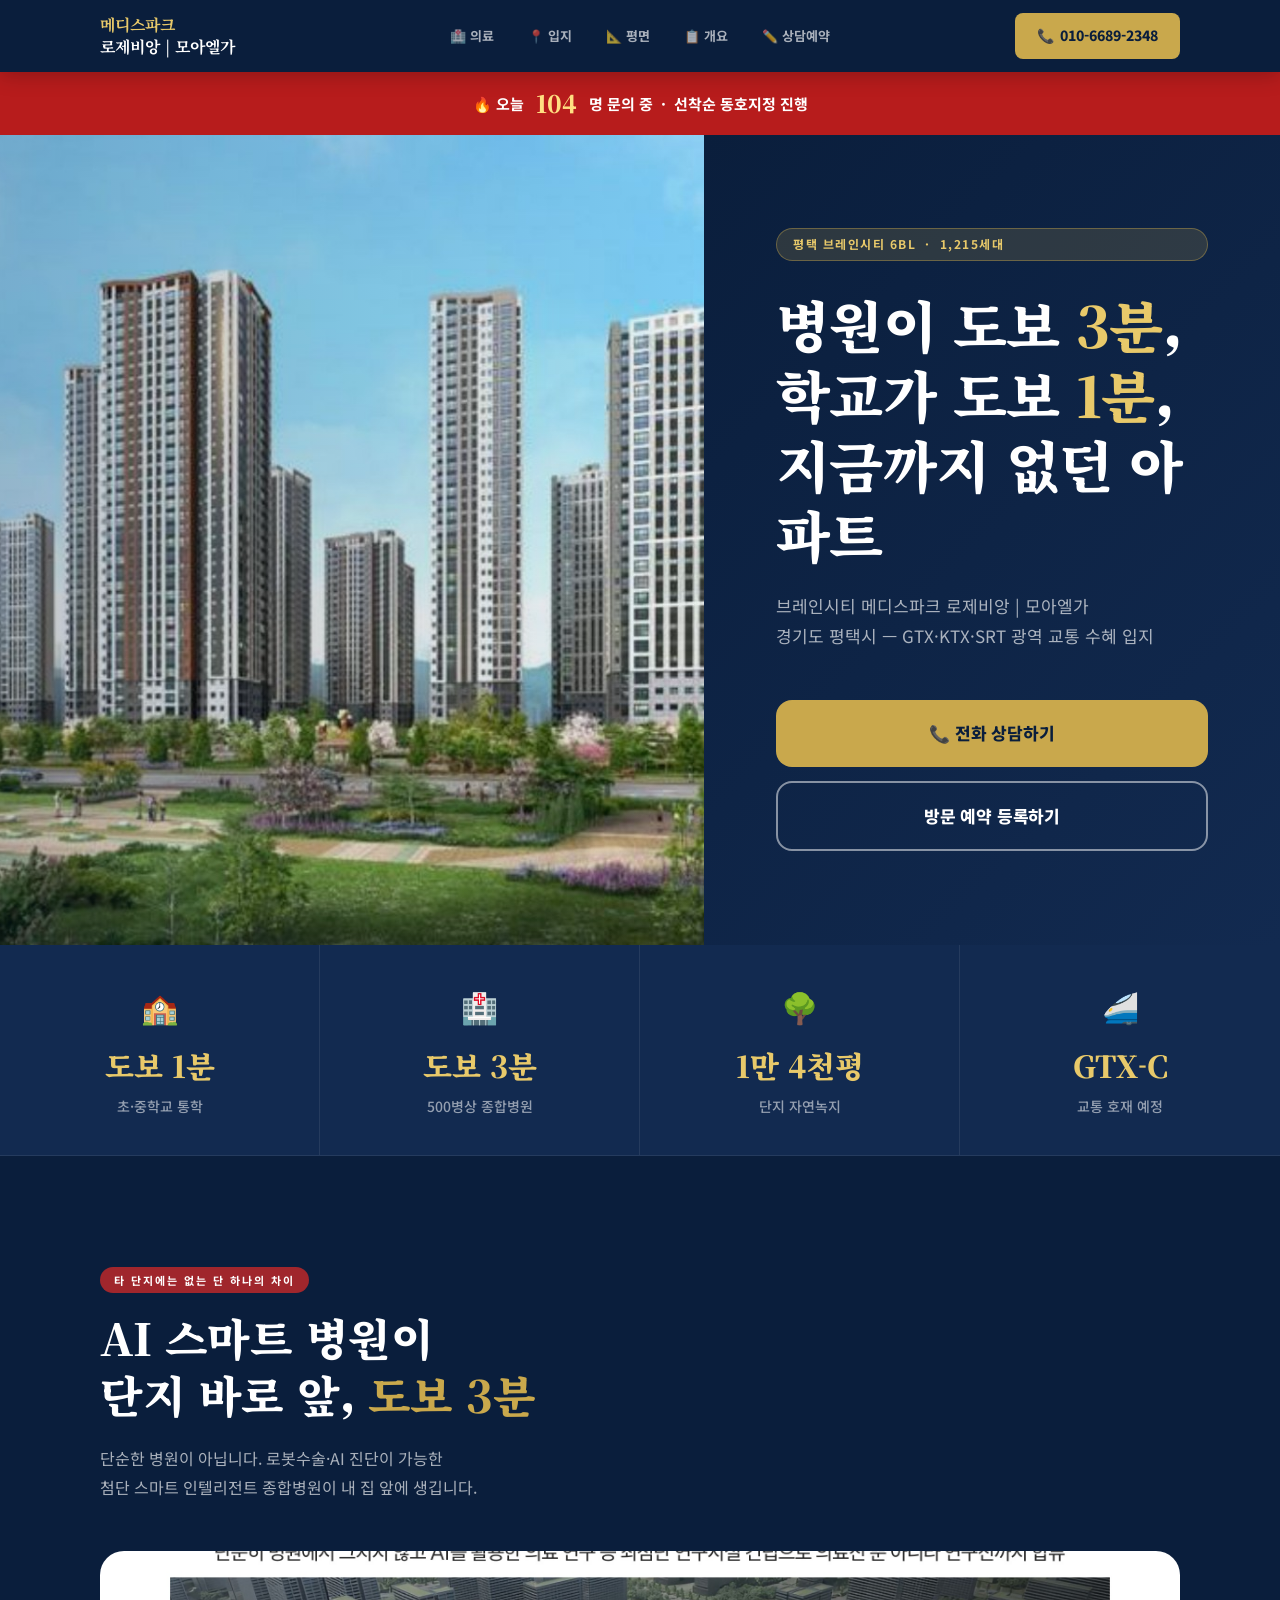
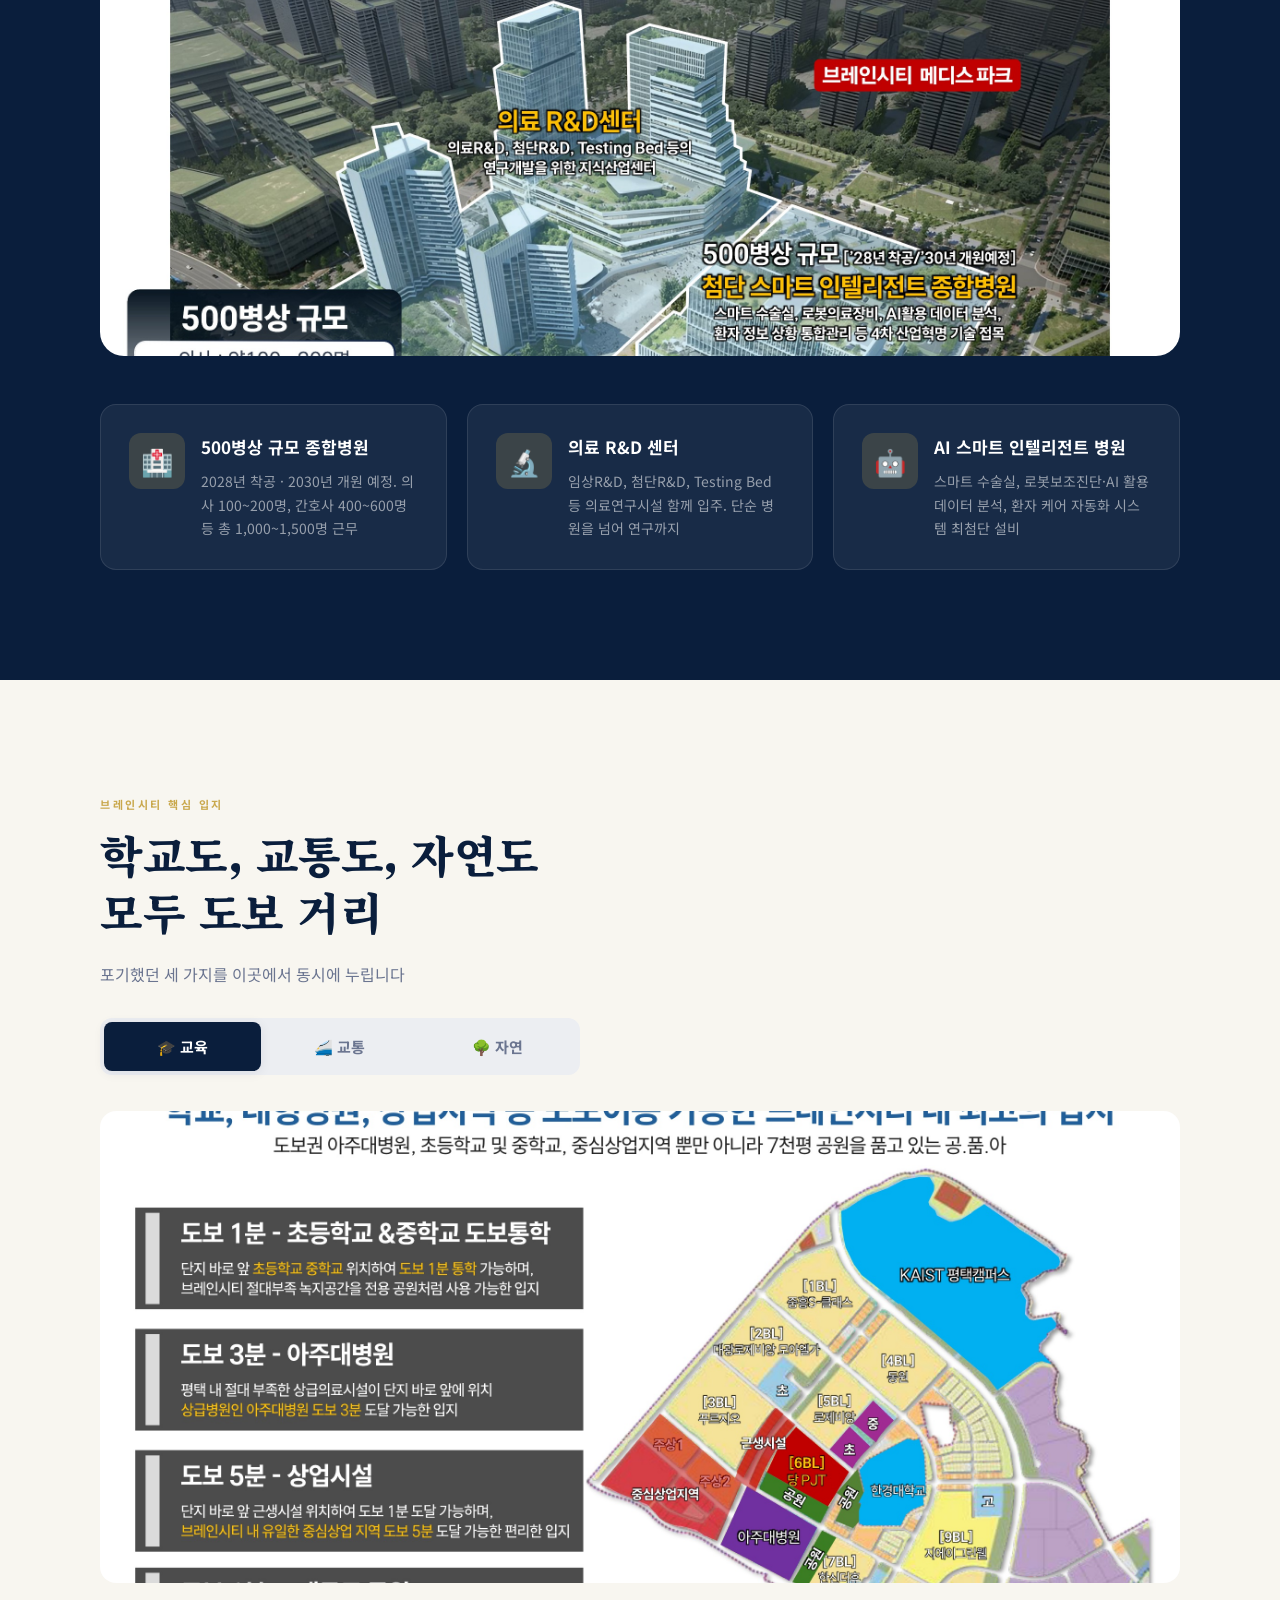
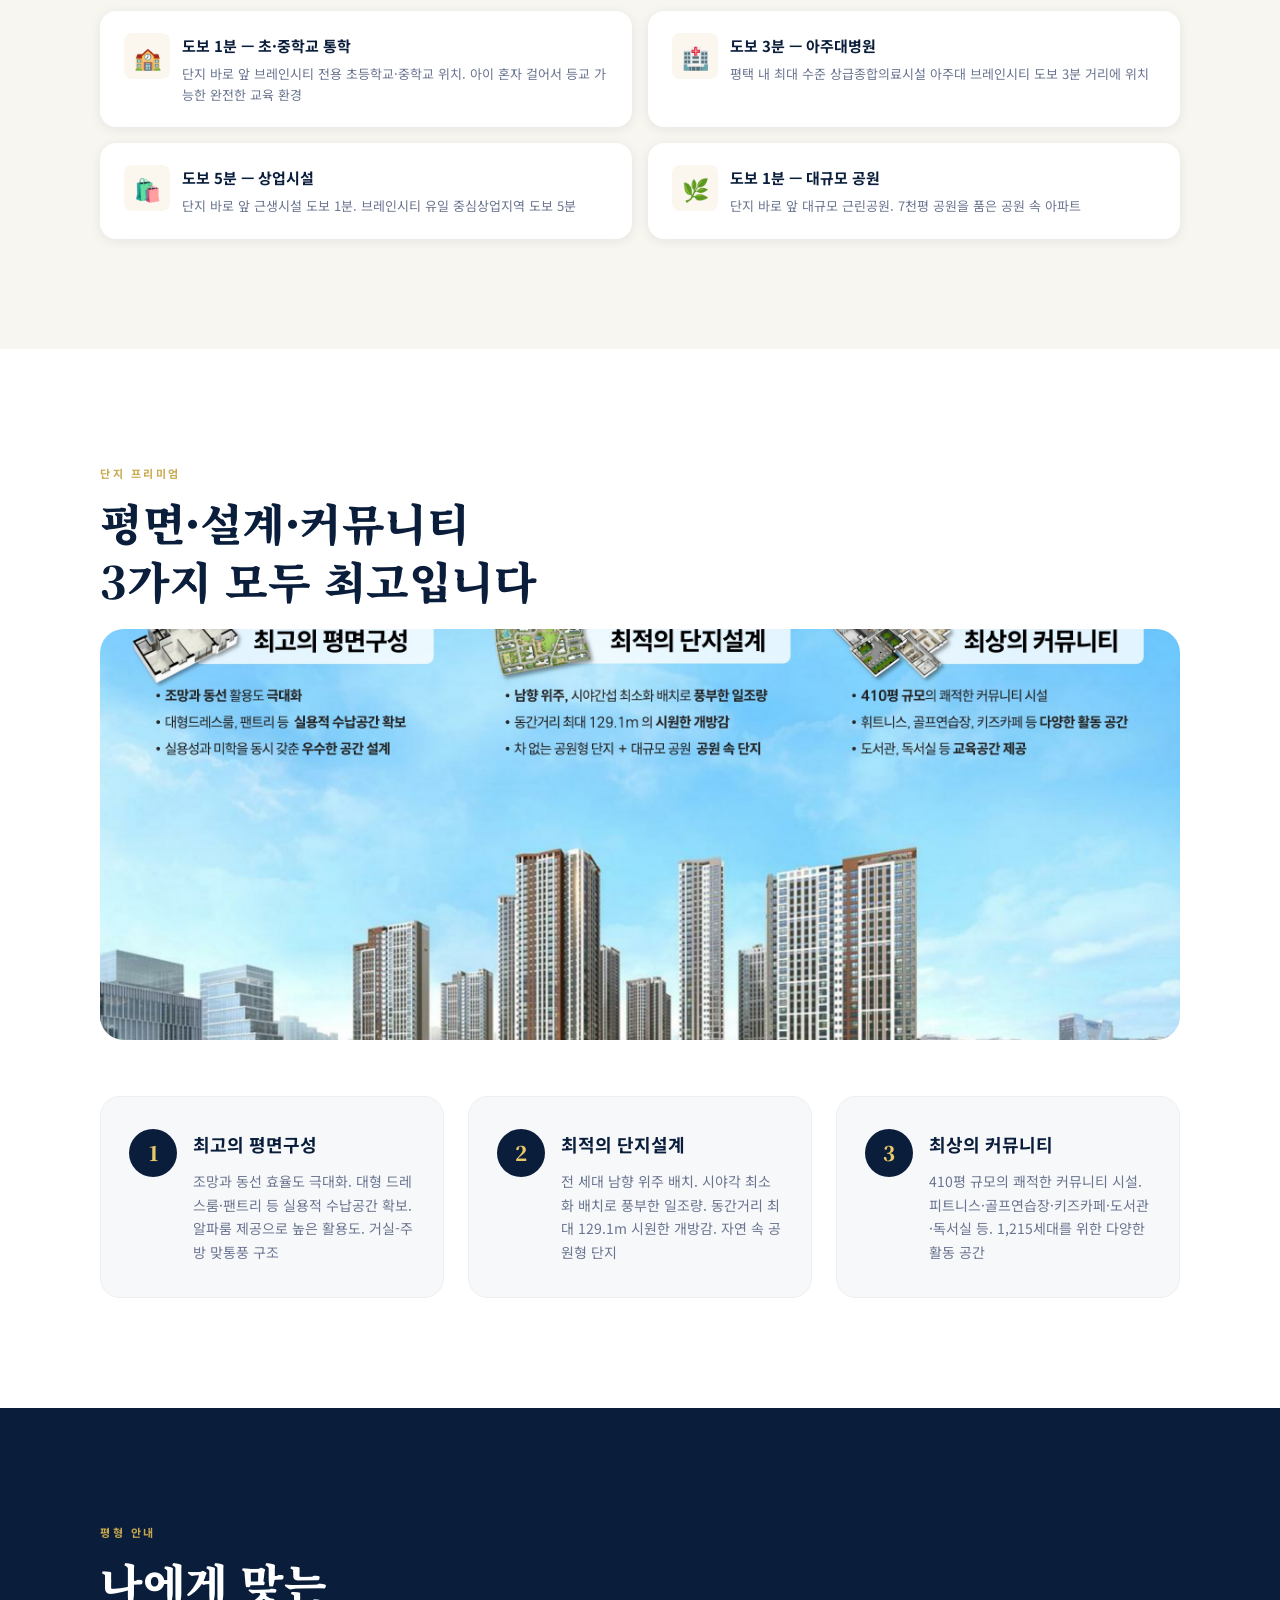
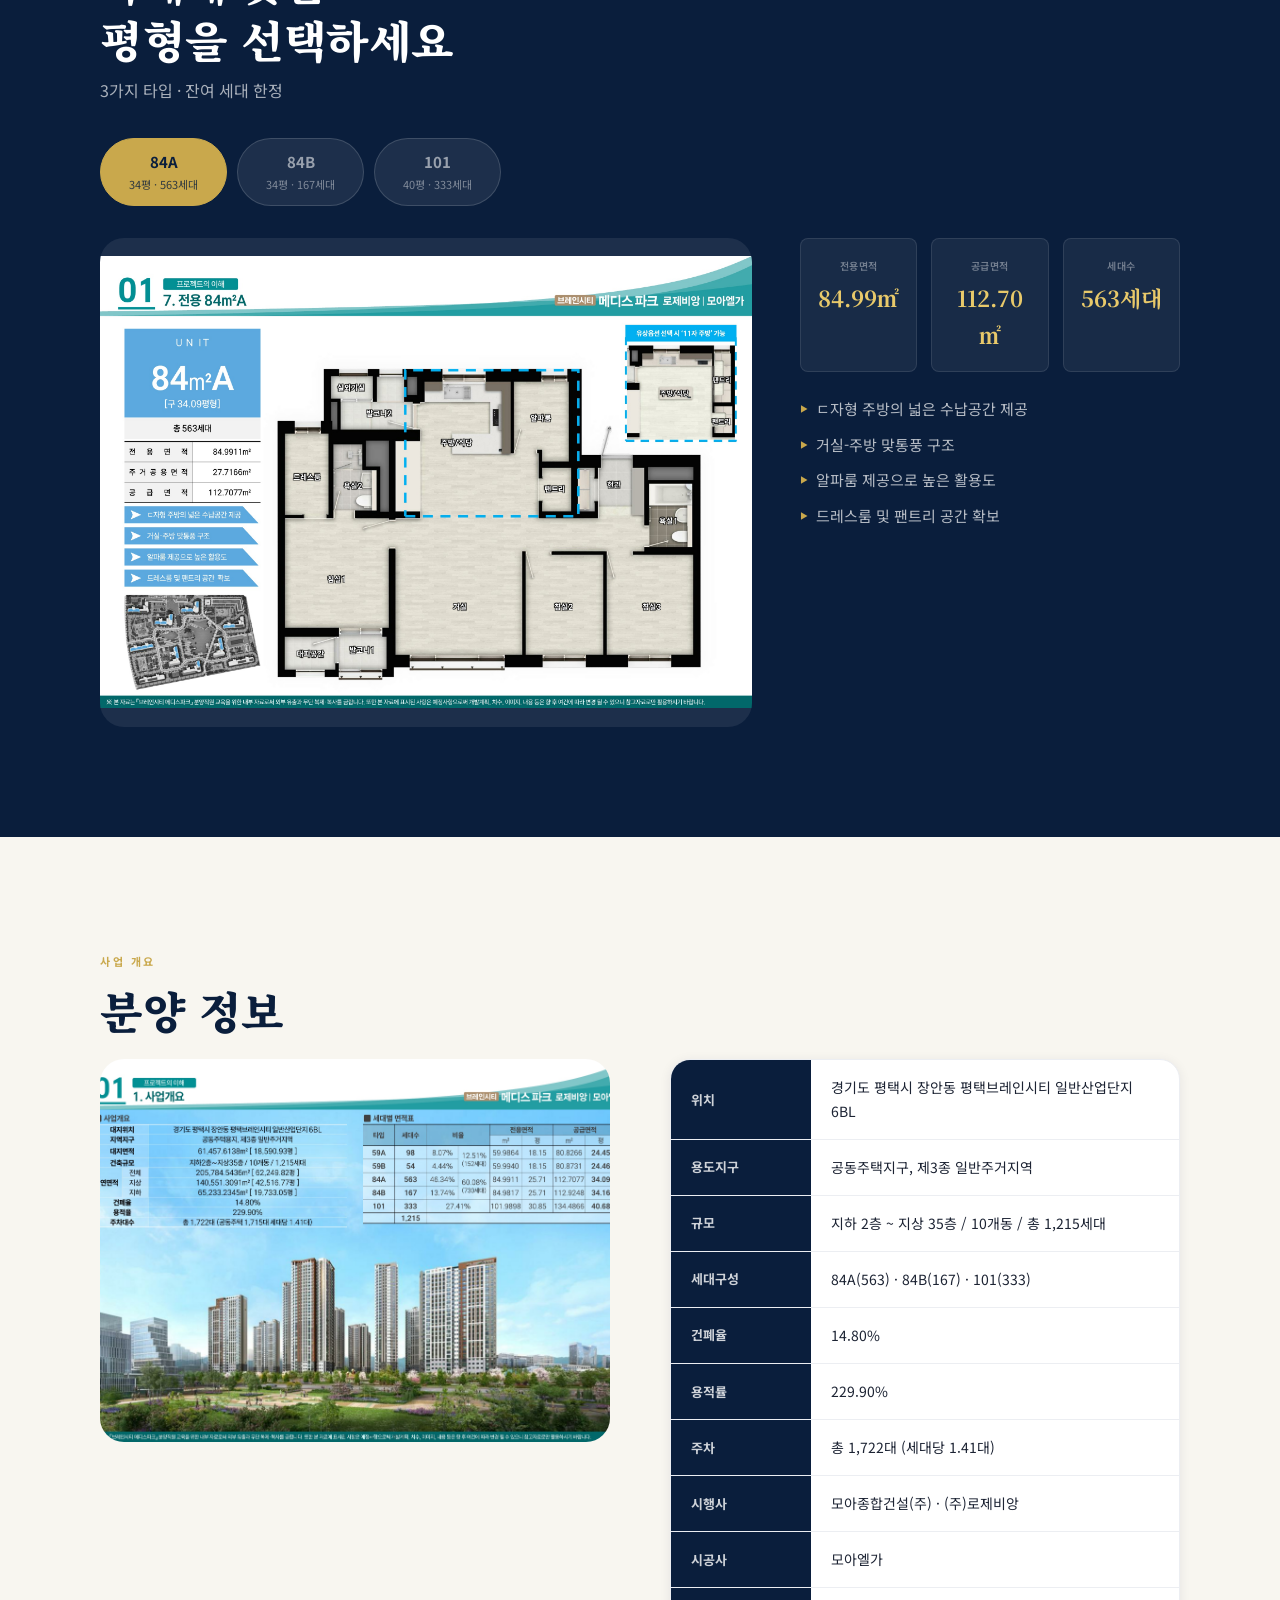
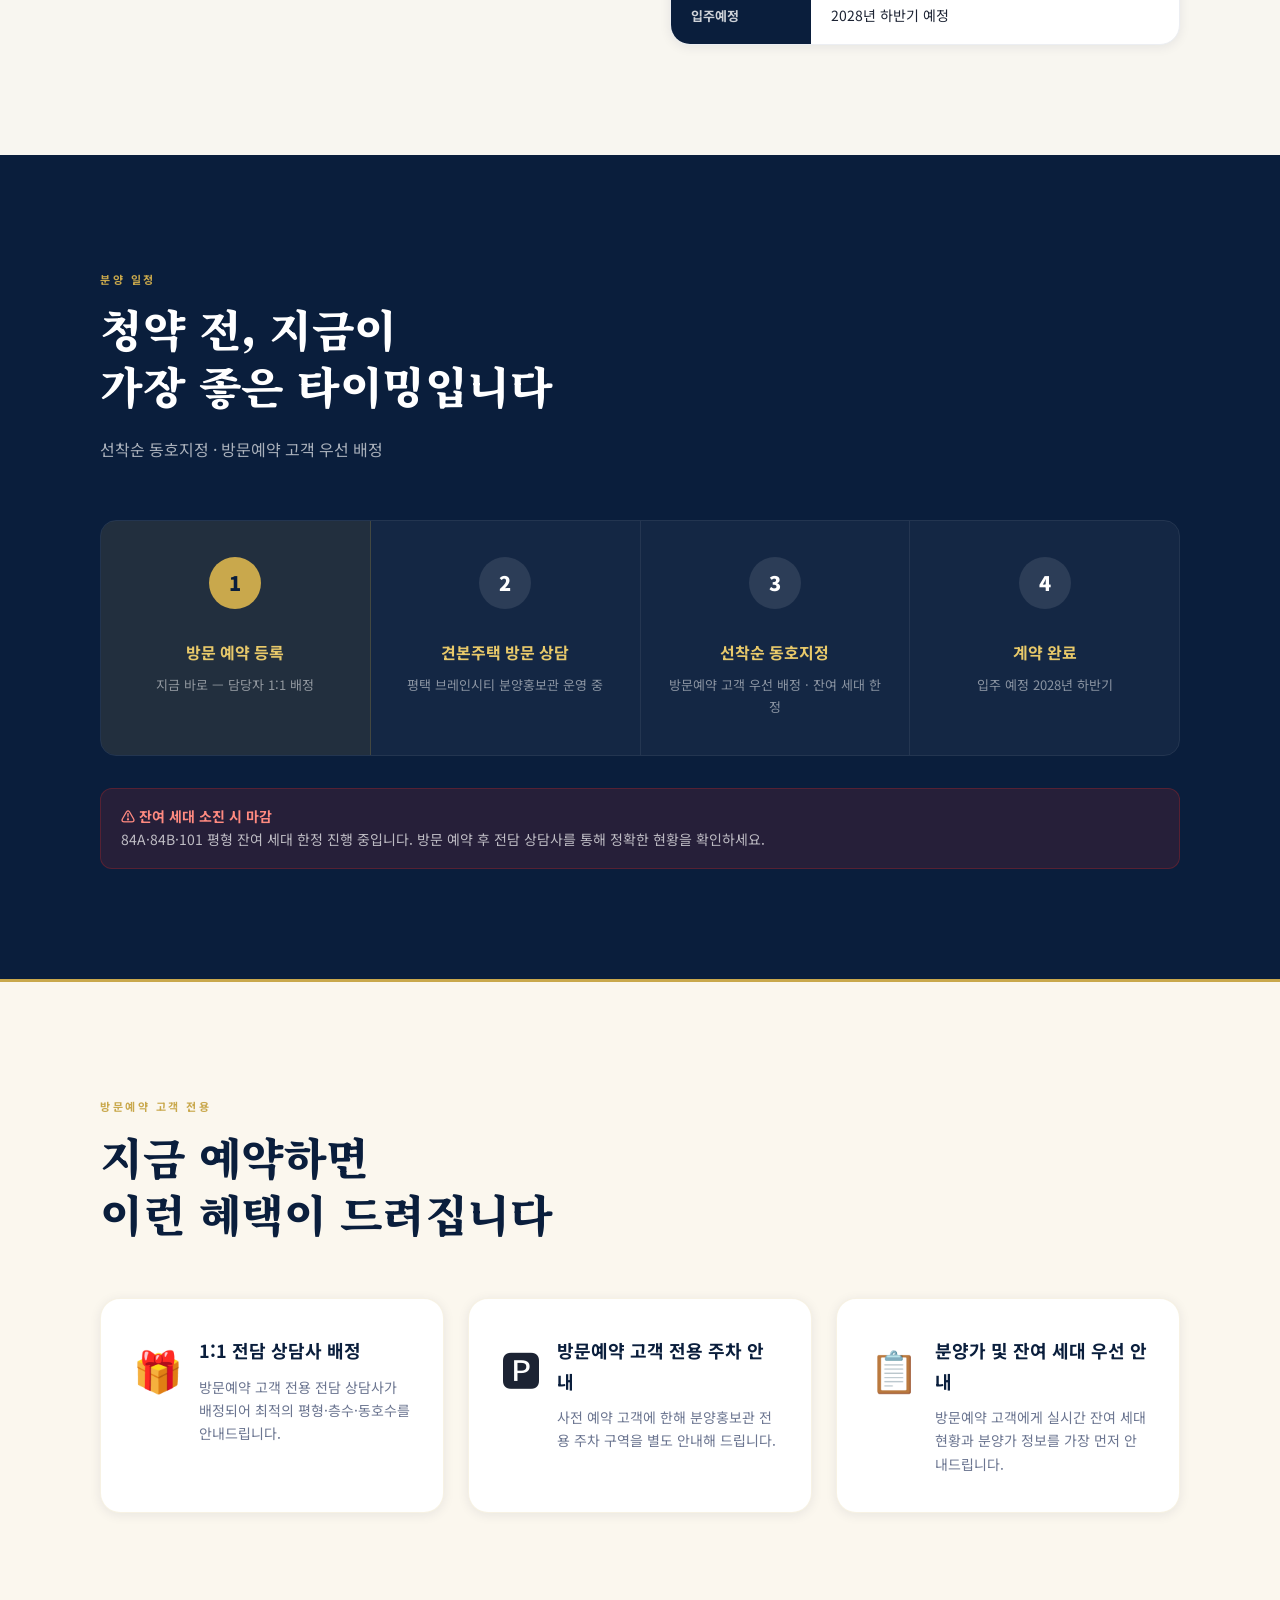
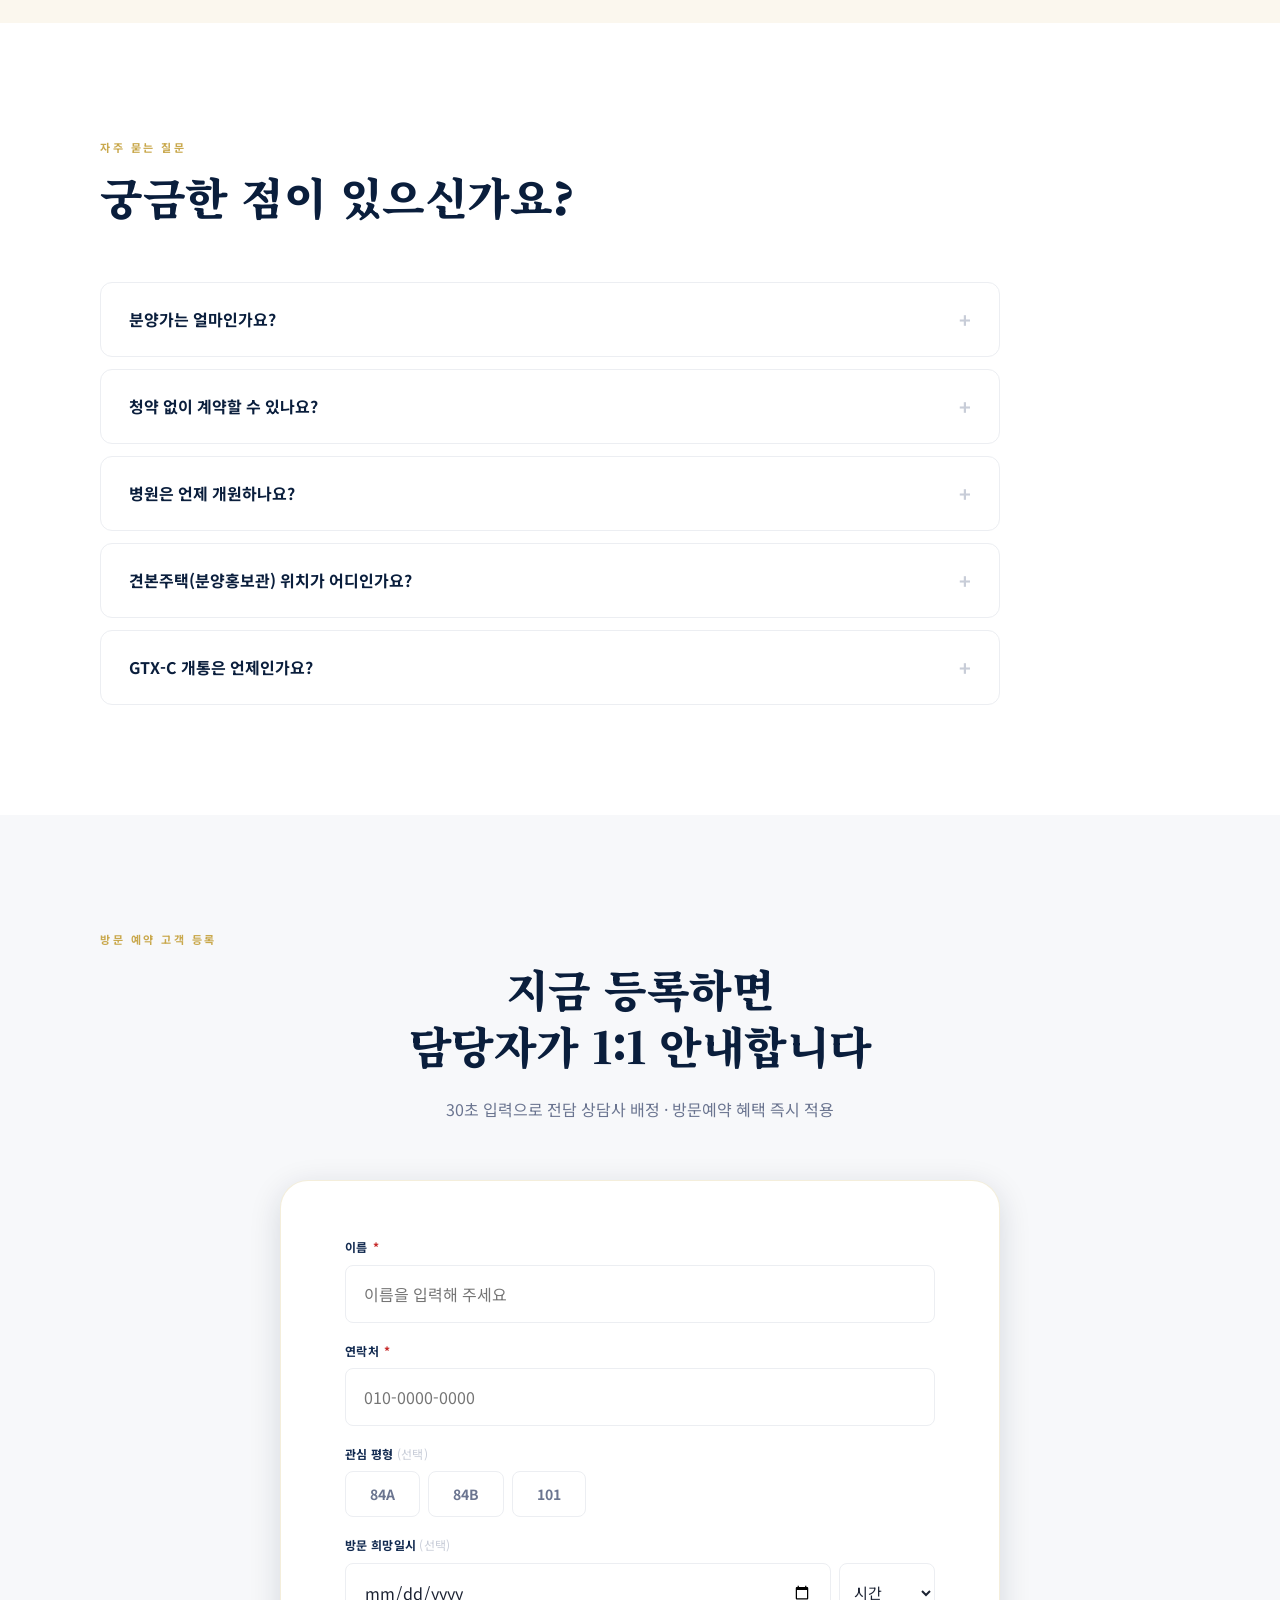
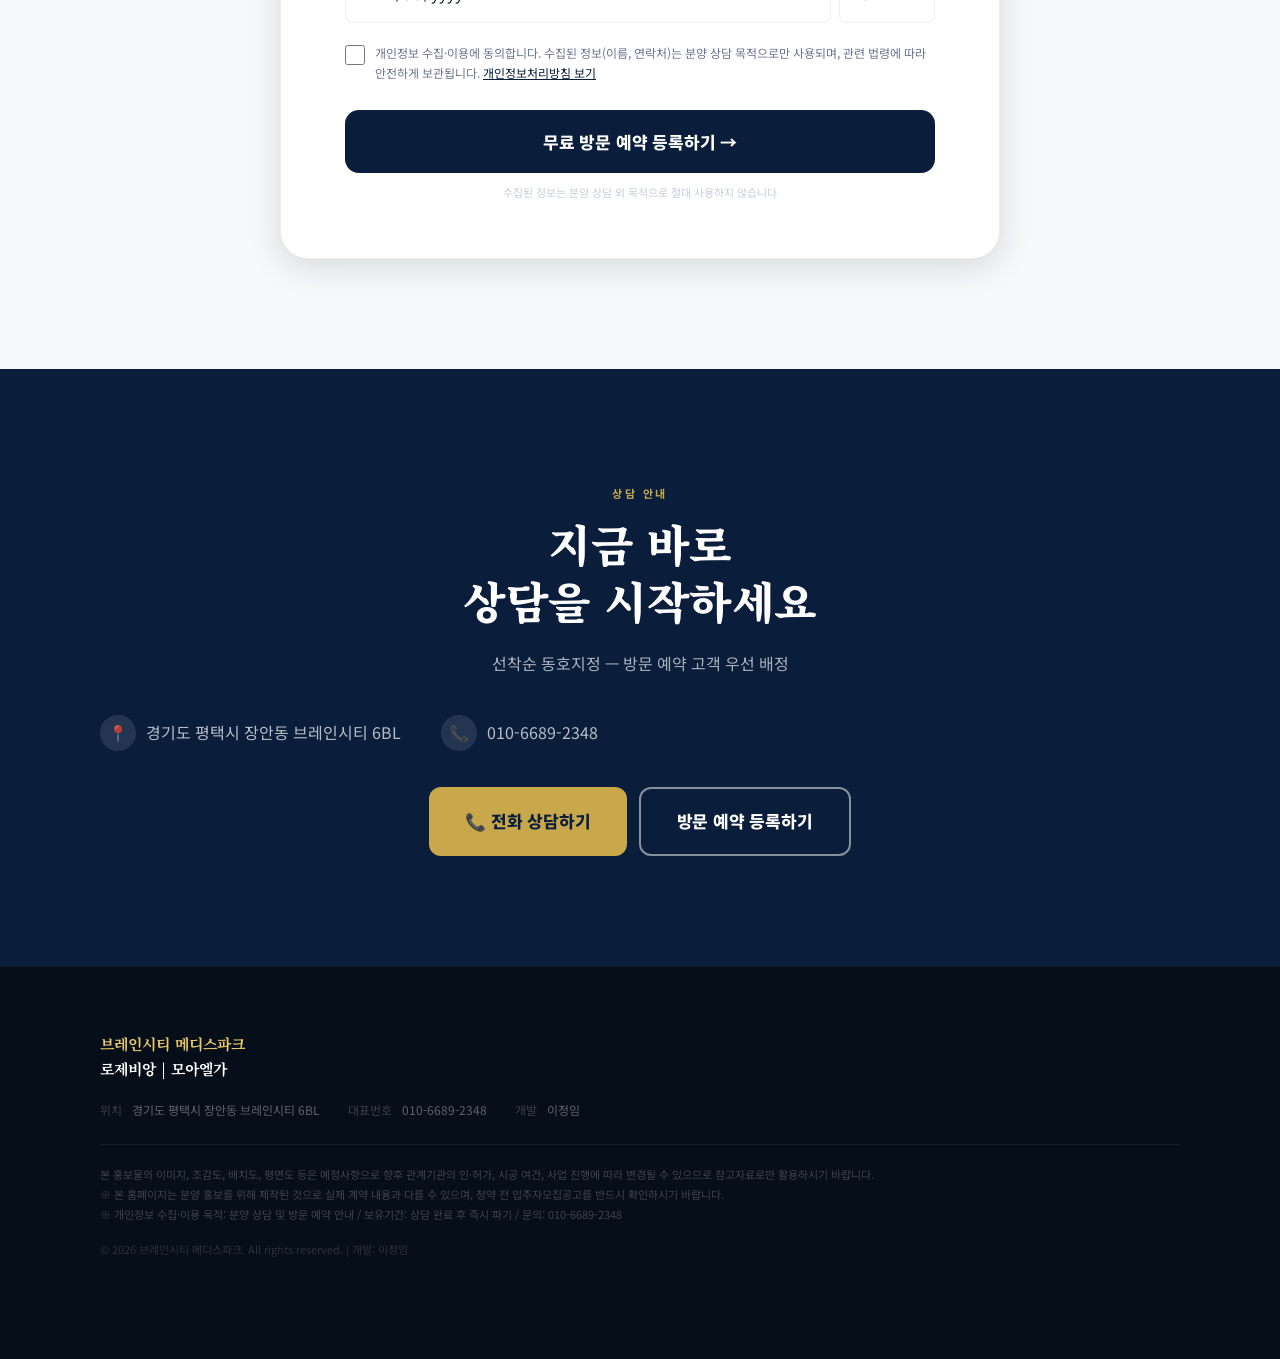
==== commit 9c8a05cf: "파비콘 SVG + OG/Twitter 썸네일 메타태그 추가" ====
--- a/index.html
+++ b/index.html
@@ -5,6 +5,28 @@
 <meta name="viewport" content="width=device-width,initial-scale=1.0"/>
 <title>브레인시티 메디스파크 로제비앙 | 모아엘가 — 평택 분양</title>
 <meta name="description" content="경기도 평택 브레인시티 메디스파크. 병원 도보 3분, 학교 도보 1분. 1,215세대 GTX 교통 수혜 단지."/>
+
+<!-- ── Favicon ── -->
+<link rel="icon" type="image/svg+xml" href="data:image/svg+xml,%3Csvg xmlns='http://www.w3.org/2000/svg' viewBox='0 0 64 64'%3E%3Crect width='64' height='64' rx='14' fill='%230A1E3C'/%3E%3Crect x='28' y='10' width='8' height='24' rx='4' fill='%23C9A84C'/%3E%3Crect x='20' y='18' width='24' height='8' rx='4' fill='%23C9A84C'/%3E%3Crect x='12' y='36' width='40' height='4' rx='2' fill='%23C9A84C' opacity='.6'/%3E%3Crect x='16' y='44' width='32' height='10' rx='3' fill='%231c3560'/%3E%3Crect x='20' y='44' width='6' height='10' rx='1' fill='%23C9A84C' opacity='.4'/%3E%3Crect x='29' y='44' width='6' height='10' rx='1' fill='%23C9A84C' opacity='.4'/%3E%3Crect x='38' y='44' width='6' height='10' rx='1' fill='%23C9A84C' opacity='.4'/%3E%3C/svg%3E"/>
+<link rel="apple-touch-icon" href="data:image/svg+xml,%3Csvg xmlns='http://www.w3.org/2000/svg' viewBox='0 0 64 64'%3E%3Crect width='64' height='64' rx='14' fill='%230A1E3C'/%3E%3Crect x='28' y='10' width='8' height='24' rx='4' fill='%23C9A84C'/%3E%3Crect x='20' y='18' width='24' height='8' rx='4' fill='%23C9A84C'/%3E%3Crect x='12' y='36' width='40' height='4' rx='2' fill='%23C9A84C' opacity='.6'/%3E%3Crect x='16' y='44' width='32' height='10' rx='3' fill='%231c3560'/%3E%3Crect x='20' y='44' width='6' height='10' rx='1' fill='%23C9A84C' opacity='.4'/%3E%3Crect x='29' y='44' width='6' height='10' rx='1' fill='%23C9A84C' opacity='.4'/%3E%3Crect x='38' y='44' width='6' height='10' rx='1' fill='%23C9A84C' opacity='.4'/%3E%3C/svg%3E"/>
+<meta name="theme-color" content="#0A1E3C"/>
+
+<!-- ── Open Graph (카카오톡·SNS 공유 썸네일) ── -->
+<meta property="og:type" content="website"/>
+<meta property="og:site_name" content="브레인시티 메디스파크 로제비앙 | 모아엘가"/>
+<meta property="og:title" content="병원 도보 3분 · 학교 도보 1분 | 브레인시티 메디스파크"/>
+<meta property="og:description" content="경기도 평택 브레인시티 메디스파크 로제비앙 | 모아엘가. 500병상 AI 스마트 병원 도보 3분, 1,215세대, GTX·KTX·SRT 광역 교통 수혜 입지. 지금 선착순 동호지정 진행 중."/>
+<meta property="og:image" content="https://jennylee3769-cmyk.github.io/medispark-landing-page/image/hero_render.jpg"/>
+<meta property="og:image:width" content="1200"/>
+<meta property="og:image:height" content="630"/>
+<meta property="og:url" content="https://jennylee3769-cmyk.github.io/medispark-landing-page/"/>
+<meta property="og:locale" content="ko_KR"/>
+
+<!-- ── Twitter Card ── -->
+<meta name="twitter:card" content="summary_large_image"/>
+<meta name="twitter:title" content="병원 도보 3분 · 학교 도보 1분 | 브레인시티 메디스파크"/>
+<meta name="twitter:description" content="경기도 평택 브레인시티 메디스파크 로제비앙 | 모아엘가. 500병상 AI 스마트 병원 도보 3분, GTX·KTX 광역 교통 수혜 입지."/>
+<meta name="twitter:image" content="https://jennylee3769-cmyk.github.io/medispark-landing-page/image/hero_render.jpg"/>
 <link rel="preconnect" href="https://fonts.googleapis.com"/>
 <link rel="preconnect" href="https://fonts.gstatic.com" crossorigin/>
 <link href="https://fonts.googleapis.com/css2?family=Noto+Serif+KR:wght@400;600;700;900&family=Noto+Sans+KR:wght@300;400;500;700;900&display=swap" rel="stylesheet"/>
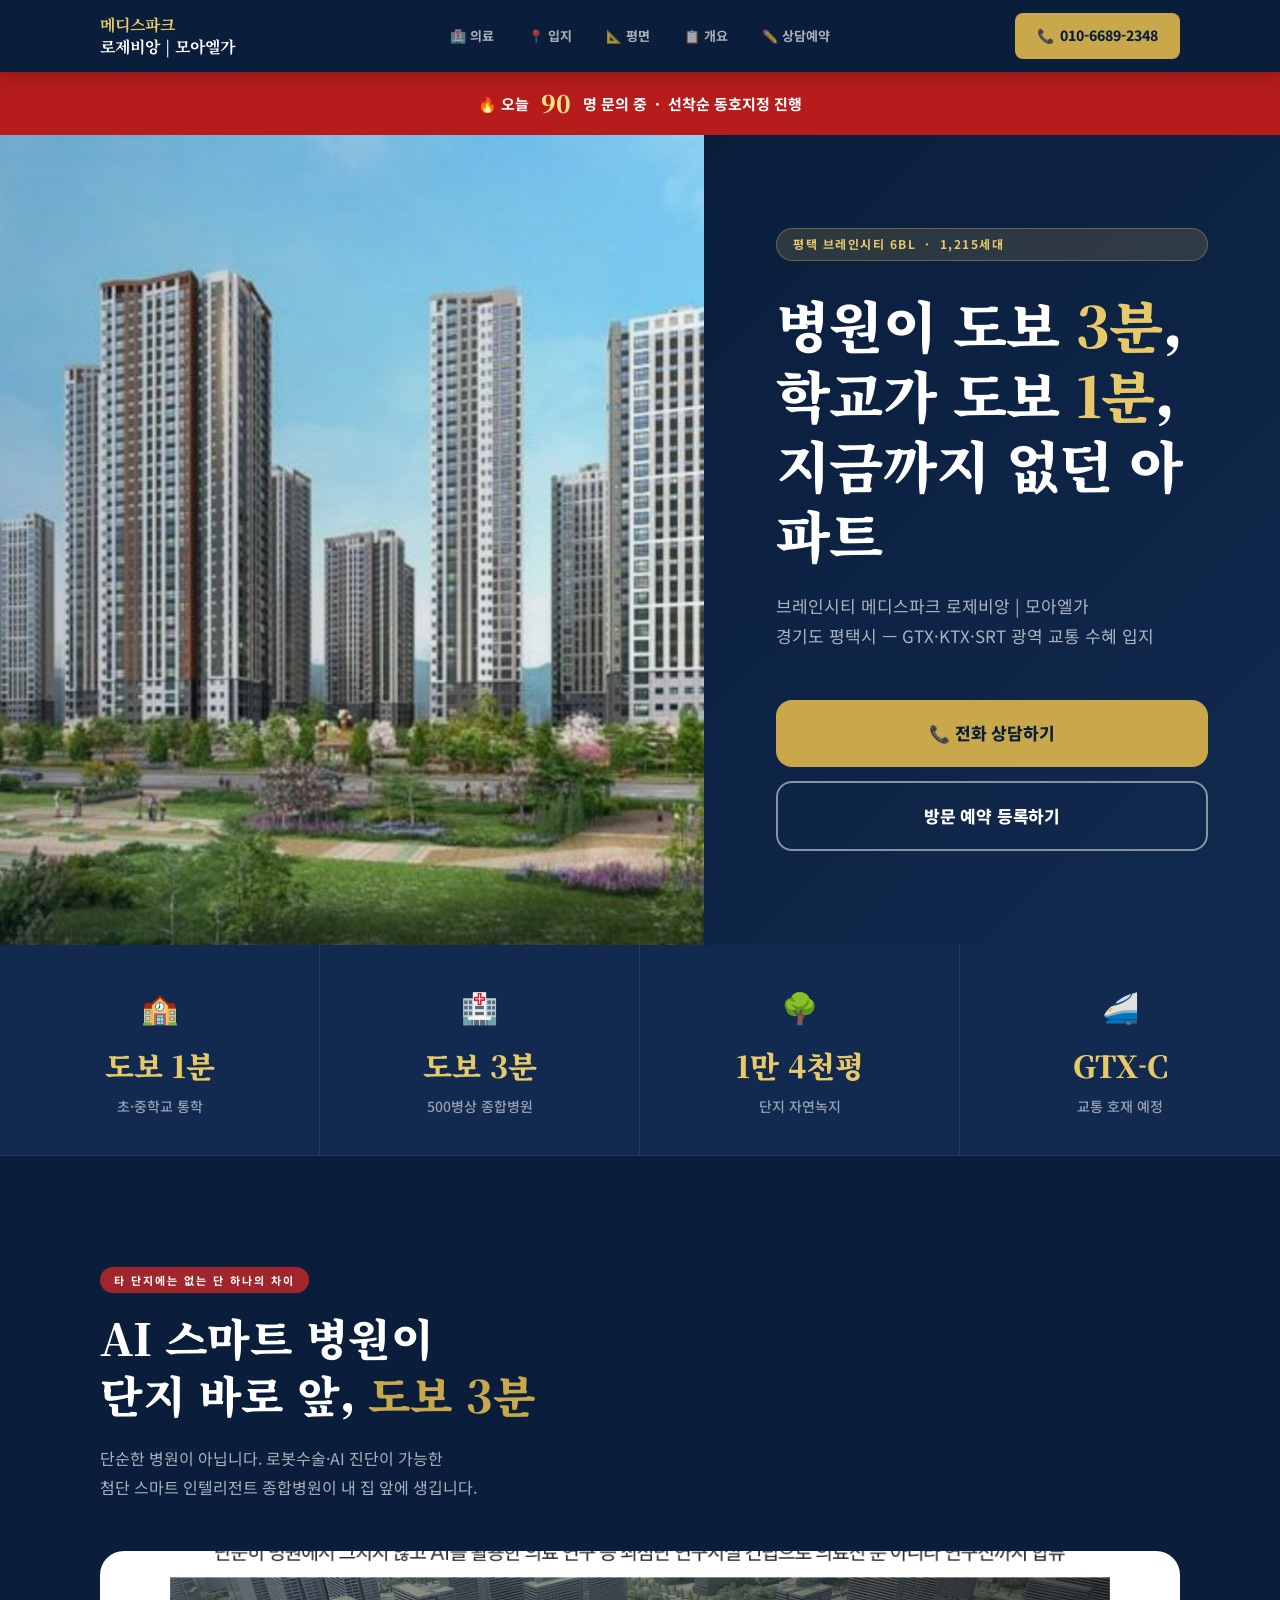
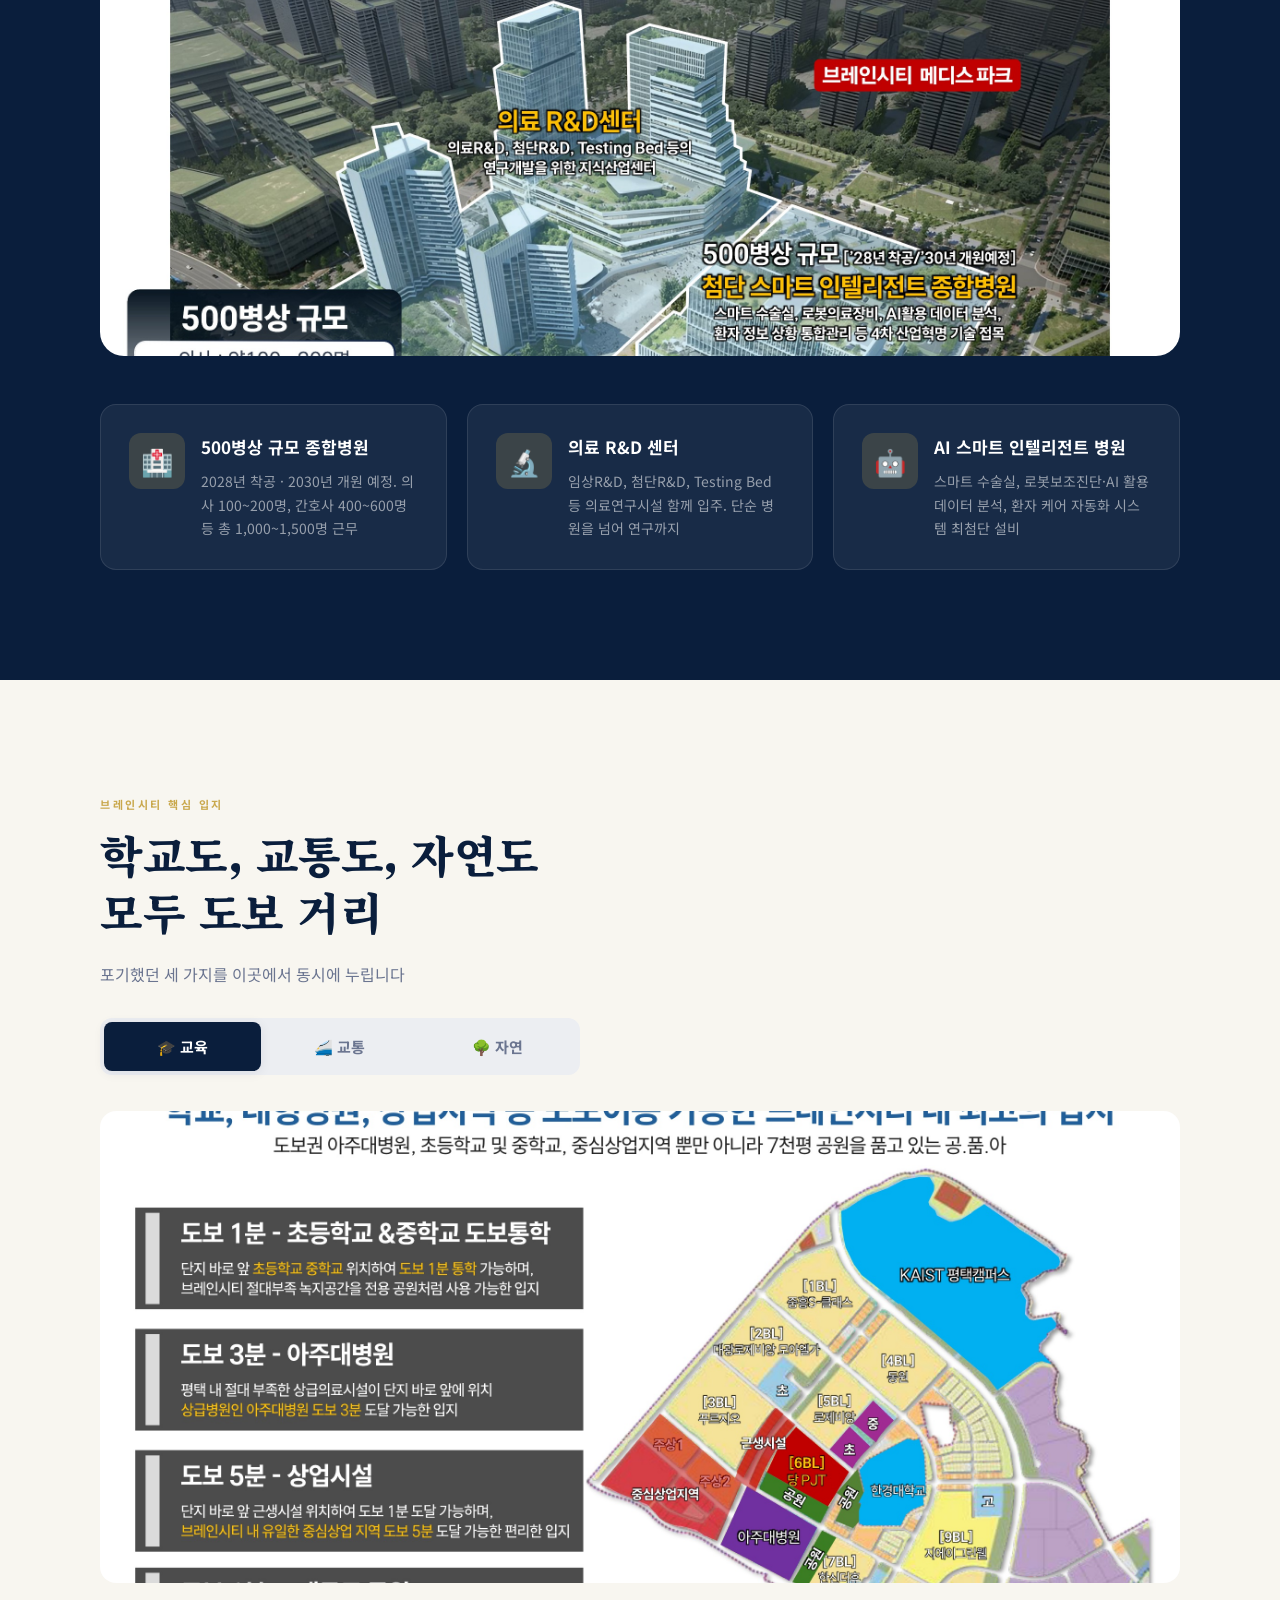
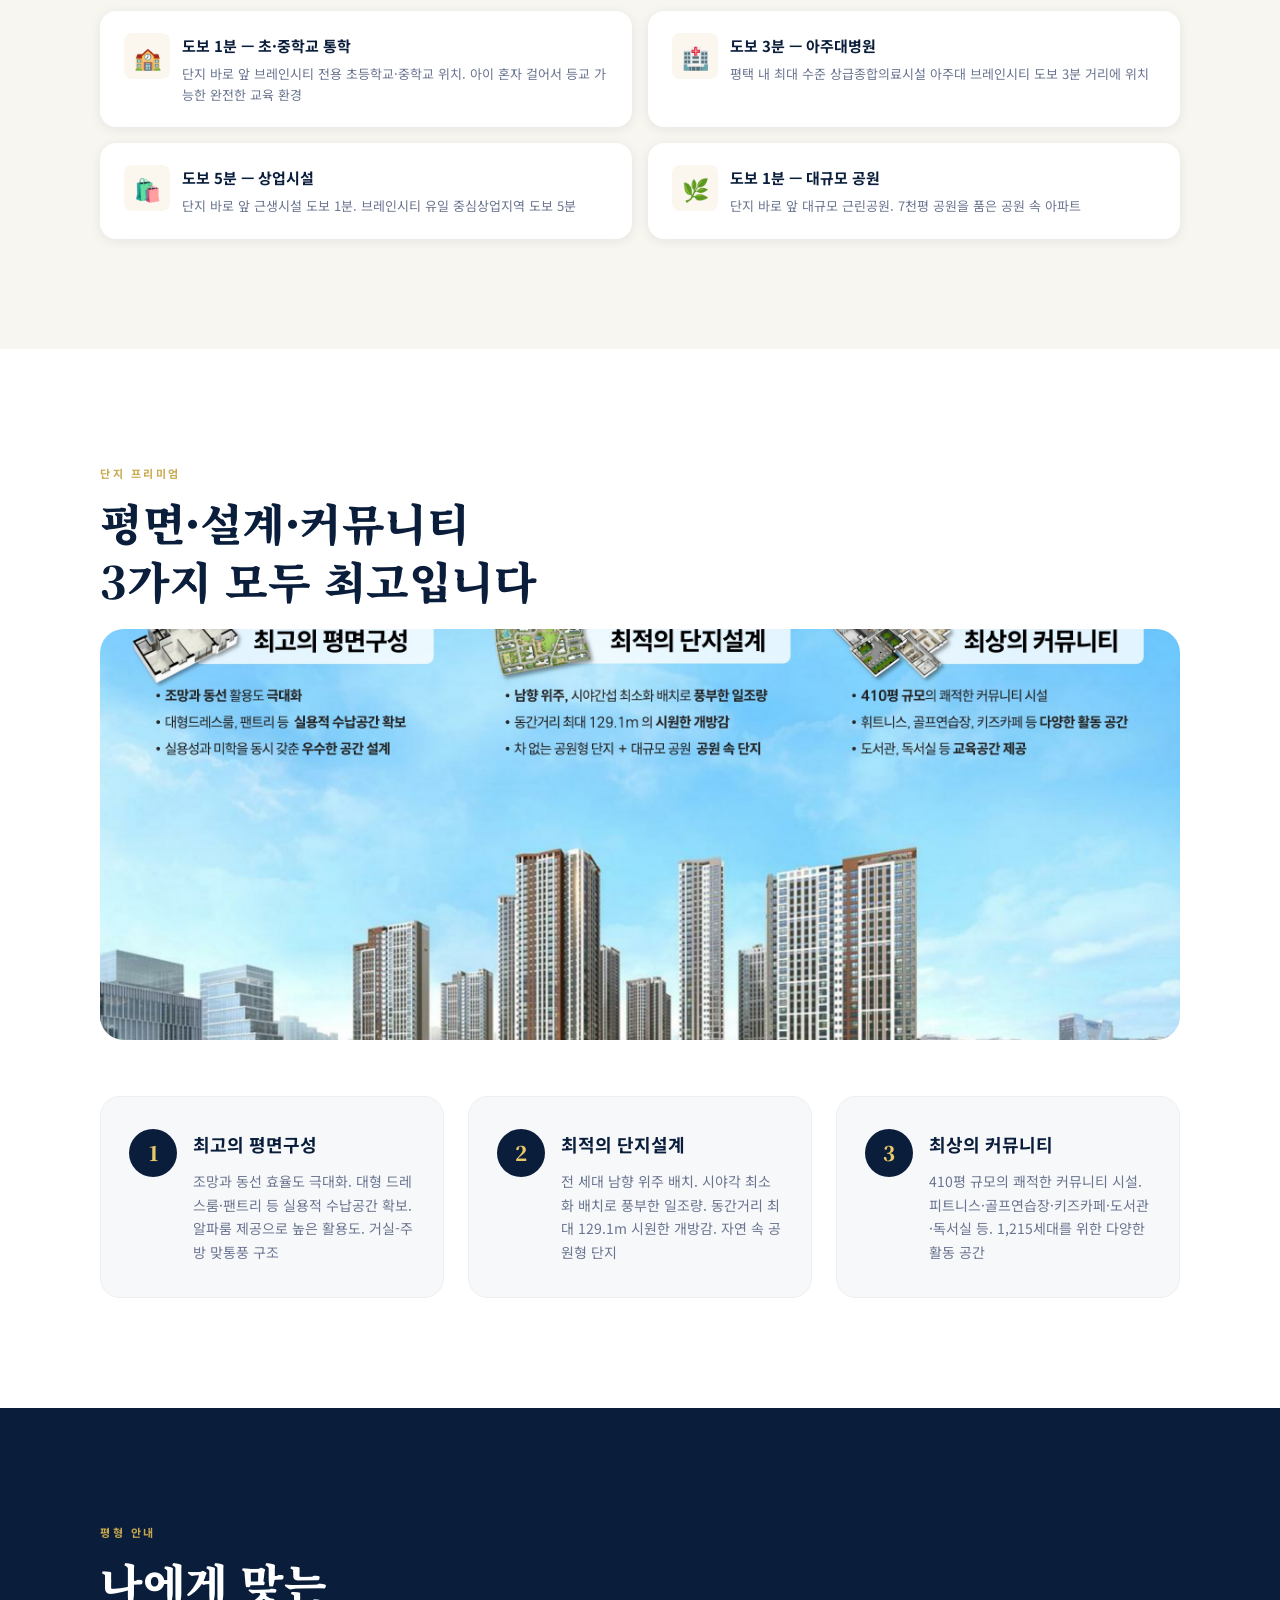
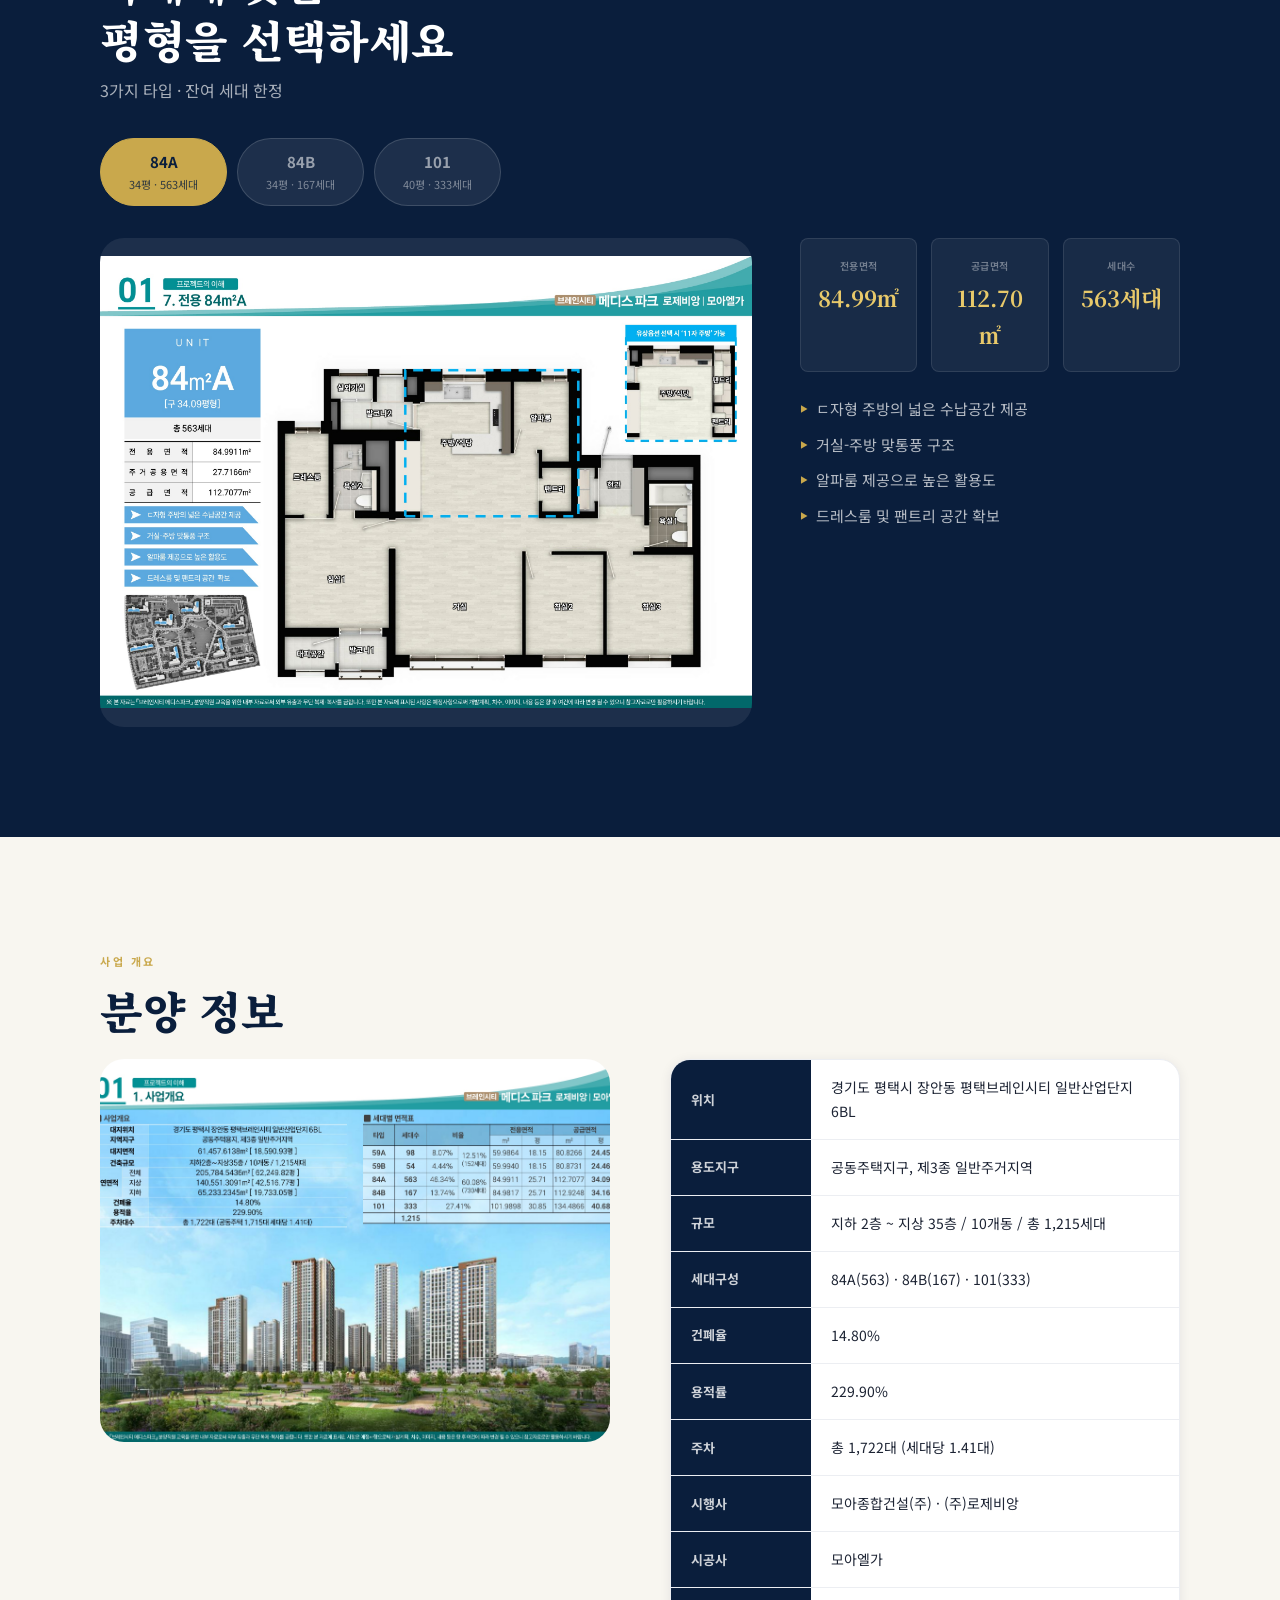
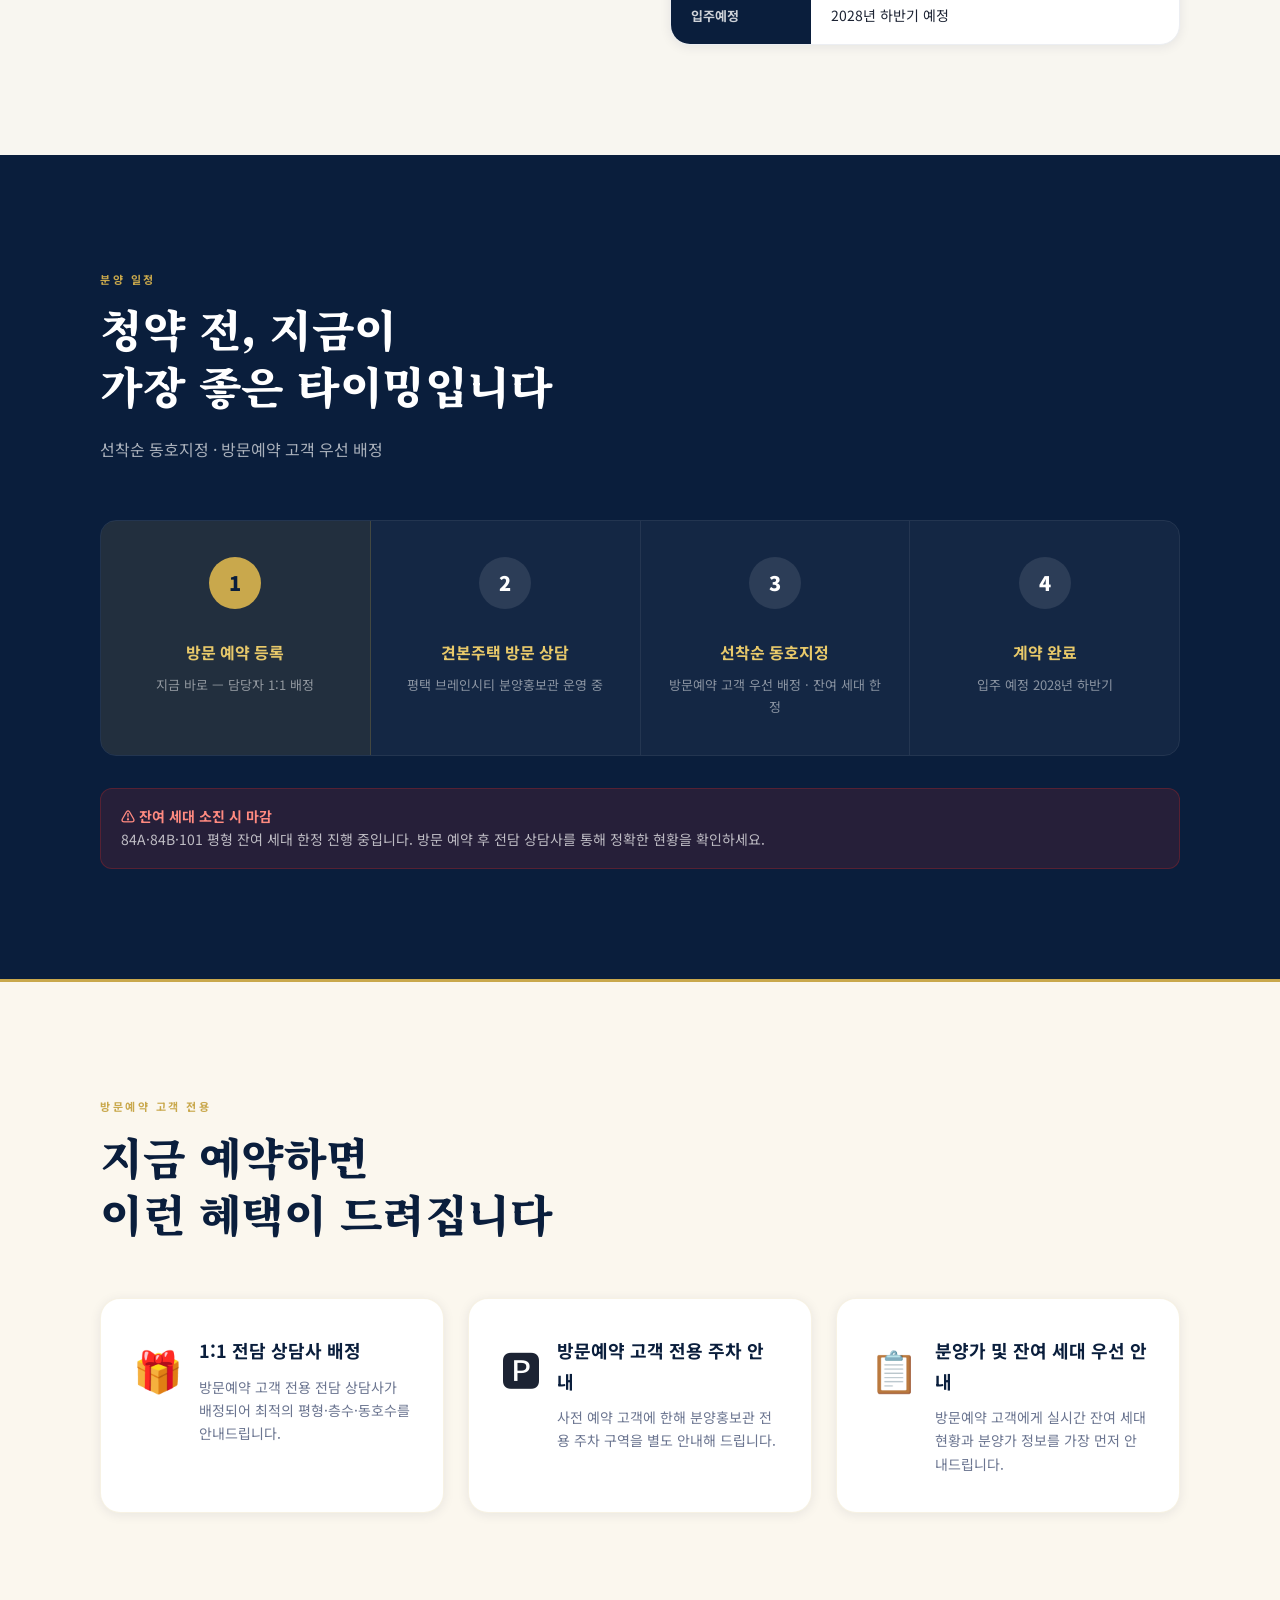
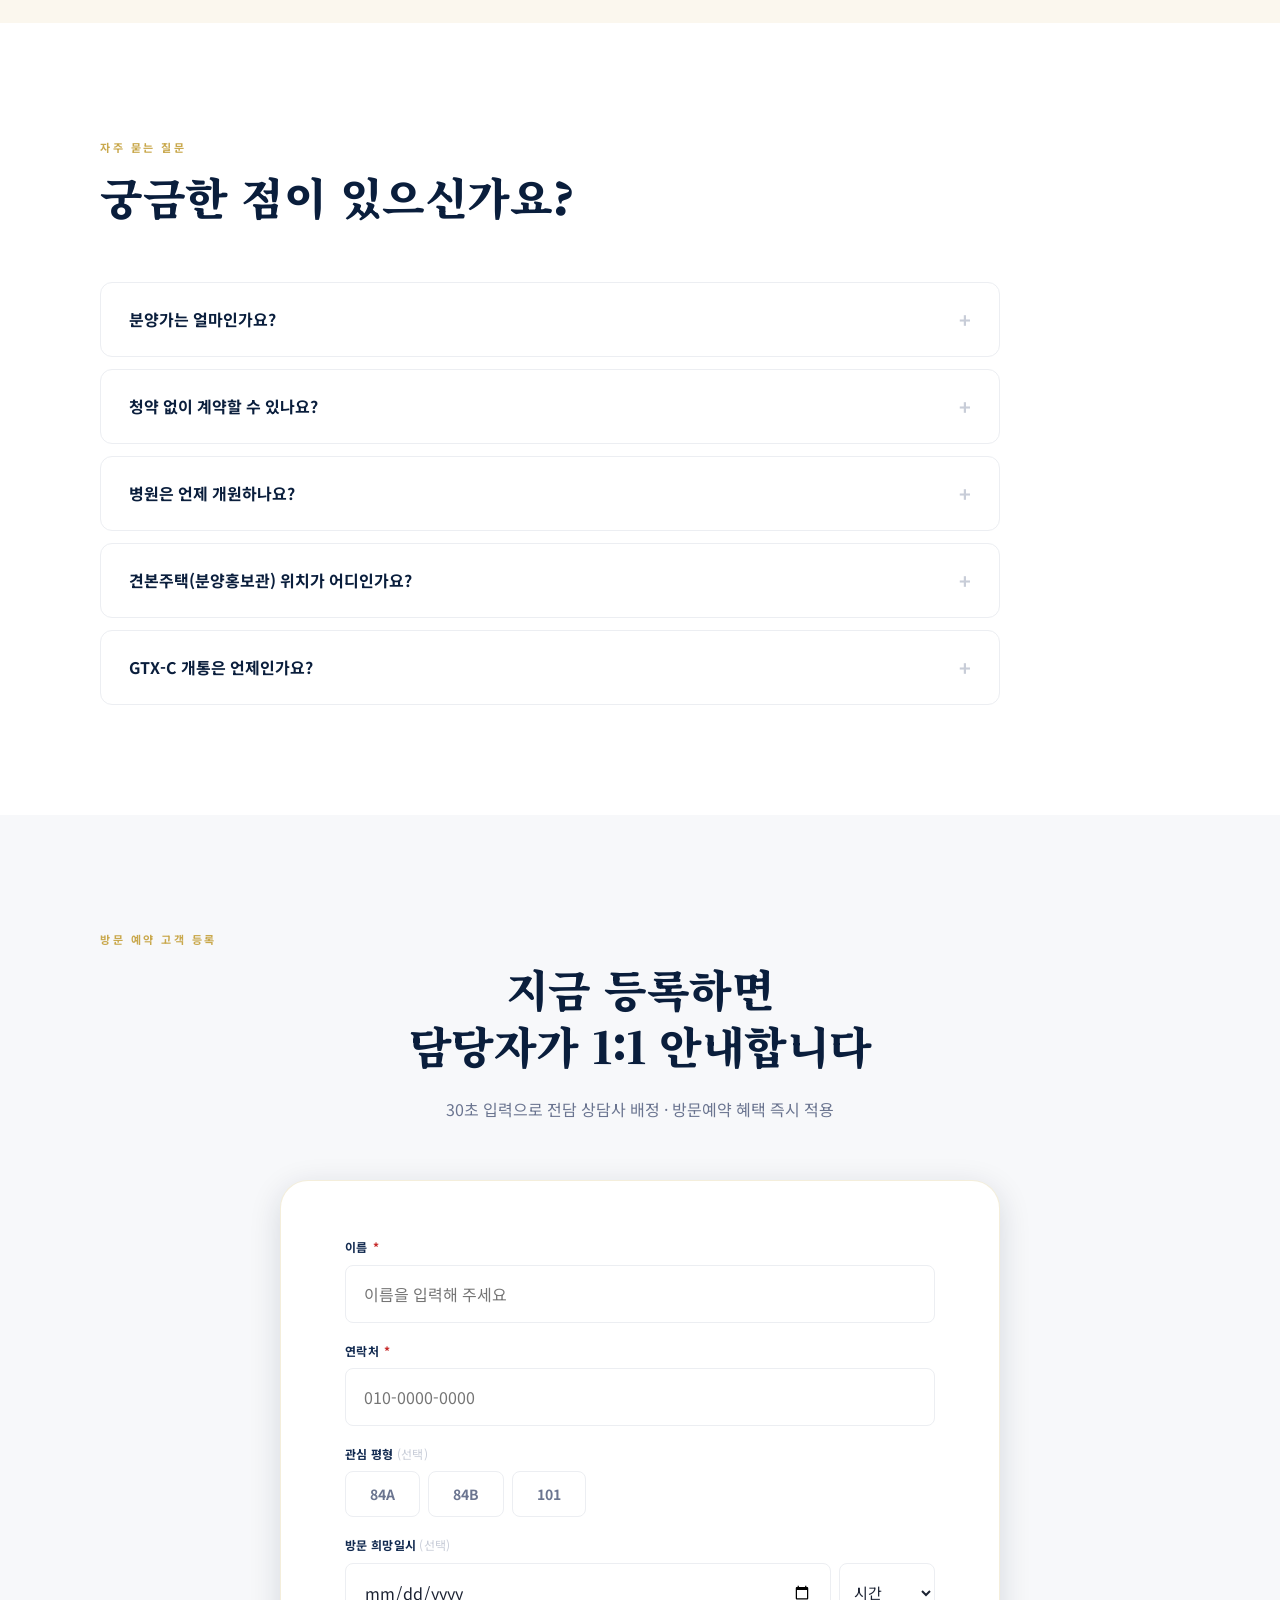
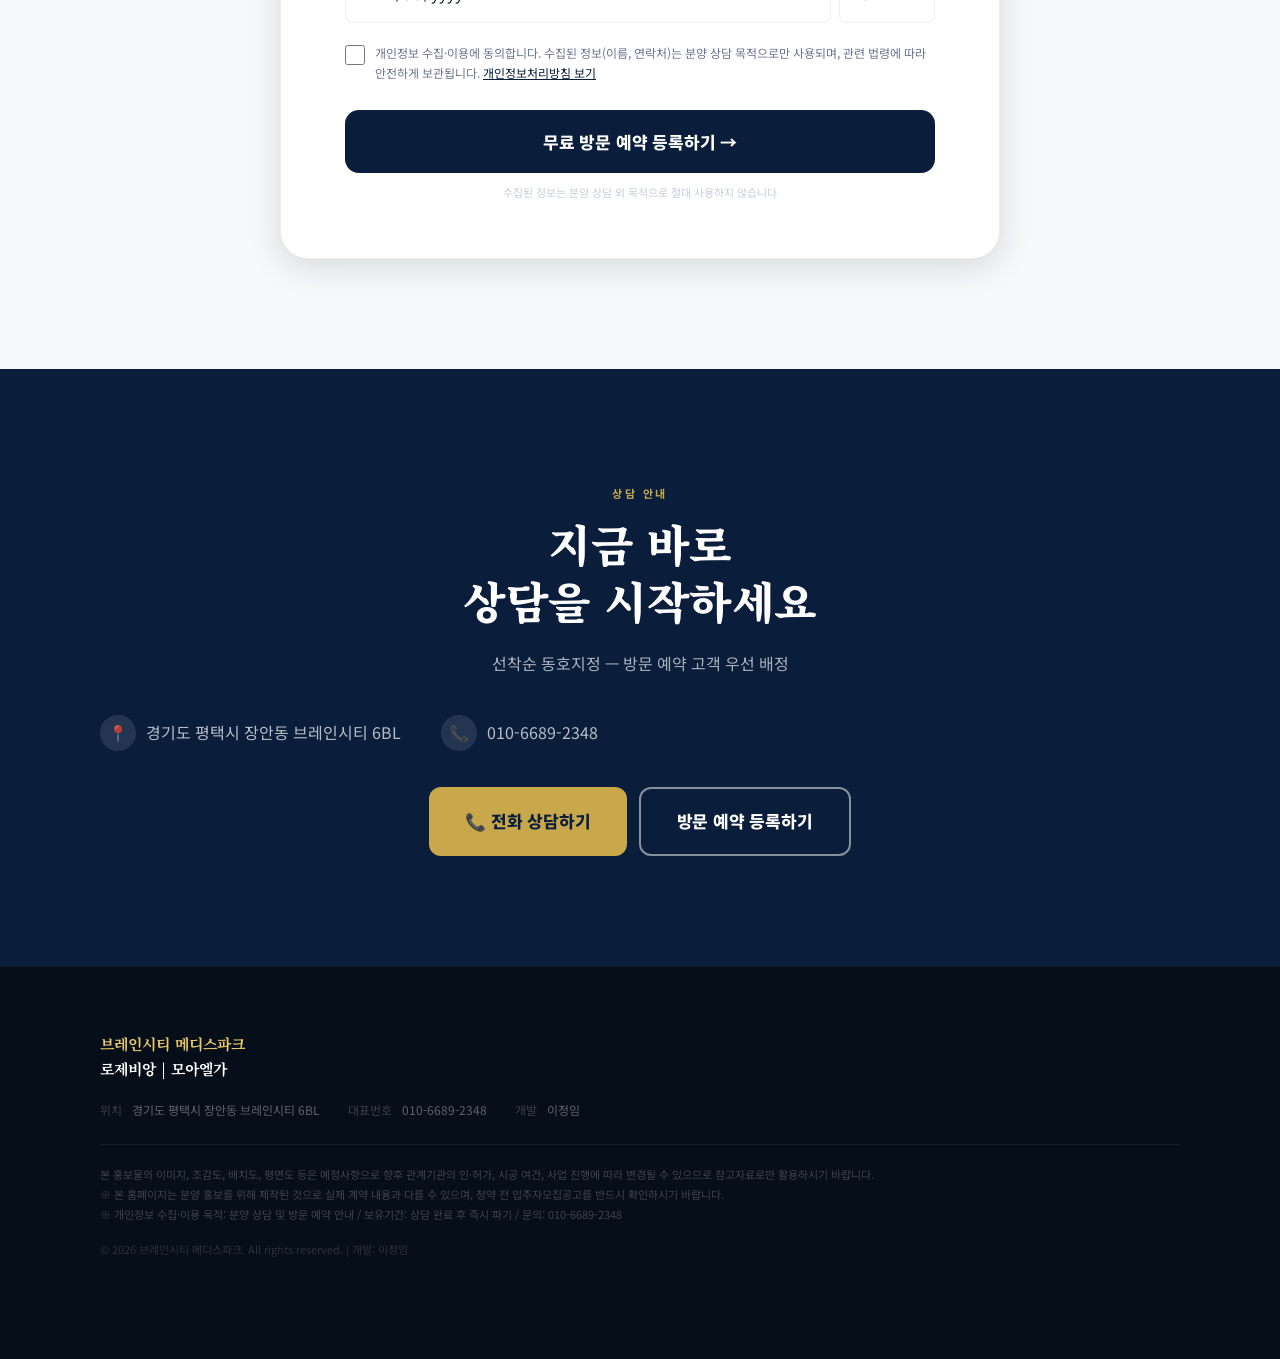
==== commit dcca5b40: "OG 썸네일 전용 디자인 이미지 추가 (네이비+골드 브랜딩)" ====
--- a/index.html
+++ b/index.html
@@ -16,7 +16,7 @@
 <meta property="og:site_name" content="브레인시티 메디스파크 로제비앙 | 모아엘가"/>
 <meta property="og:title" content="병원 도보 3분 · 학교 도보 1분 | 브레인시티 메디스파크"/>
 <meta property="og:description" content="경기도 평택 브레인시티 메디스파크 로제비앙 | 모아엘가. 500병상 AI 스마트 병원 도보 3분, 1,215세대, GTX·KTX·SRT 광역 교통 수혜 입지. 지금 선착순 동호지정 진행 중."/>
-<meta property="og:image" content="https://jennylee3769-cmyk.github.io/medispark-landing-page/image/hero_render.jpg"/>
+<meta property="og:image" content="https://jennylee3769-cmyk.github.io/medispark-landing-page/image/og-image.svg"/>
 <meta property="og:image:width" content="1200"/>
 <meta property="og:image:height" content="630"/>
 <meta property="og:url" content="https://jennylee3769-cmyk.github.io/medispark-landing-page/"/>
@@ -26,7 +26,7 @@
 <meta name="twitter:card" content="summary_large_image"/>
 <meta name="twitter:title" content="병원 도보 3분 · 학교 도보 1분 | 브레인시티 메디스파크"/>
 <meta name="twitter:description" content="경기도 평택 브레인시티 메디스파크 로제비앙 | 모아엘가. 500병상 AI 스마트 병원 도보 3분, GTX·KTX 광역 교통 수혜 입지."/>
-<meta name="twitter:image" content="https://jennylee3769-cmyk.github.io/medispark-landing-page/image/hero_render.jpg"/>
+<meta name="twitter:image" content="https://jennylee3769-cmyk.github.io/medispark-landing-page/image/og-image.svg"/>
 <link rel="preconnect" href="https://fonts.googleapis.com"/>
 <link rel="preconnect" href="https://fonts.gstatic.com" crossorigin/>
 <link href="https://fonts.googleapis.com/css2?family=Noto+Serif+KR:wght@400;600;700;900&family=Noto+Sans+KR:wght@300;400;500;700;900&display=swap" rel="stylesheet"/>
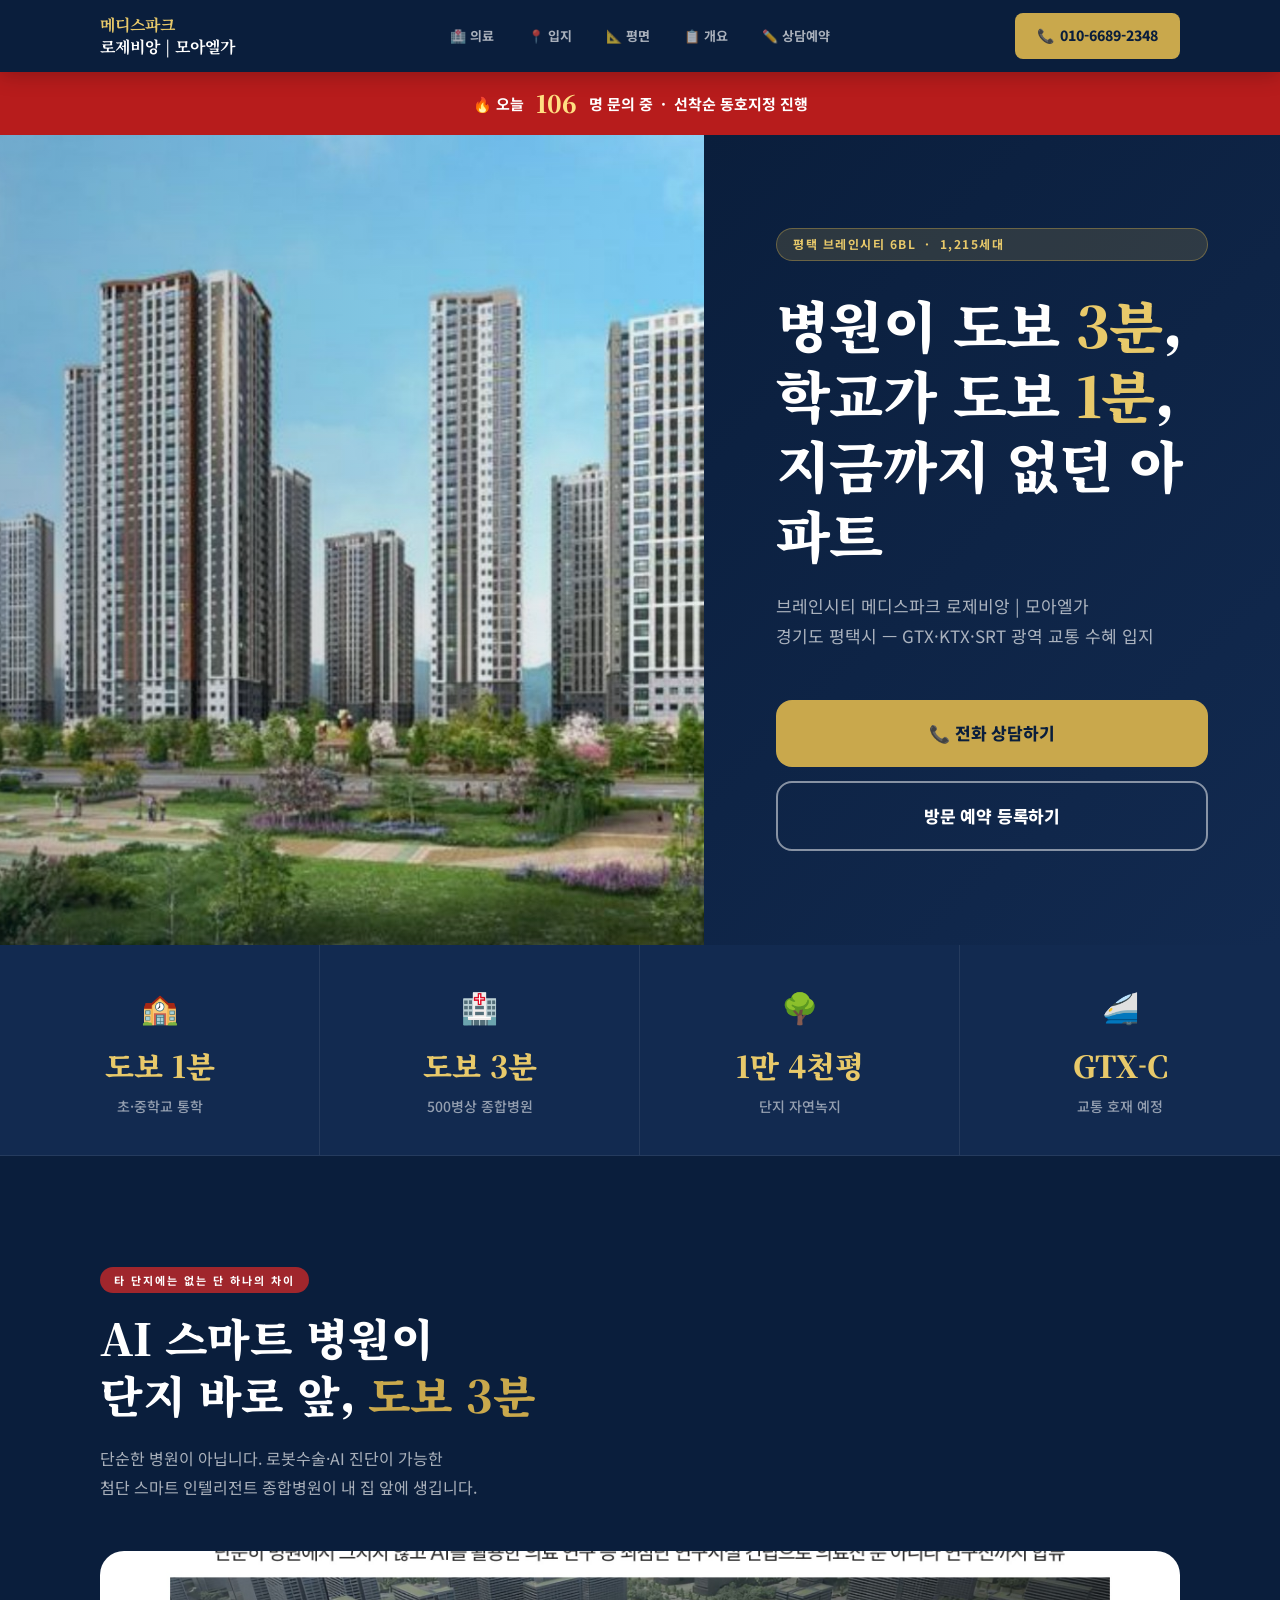
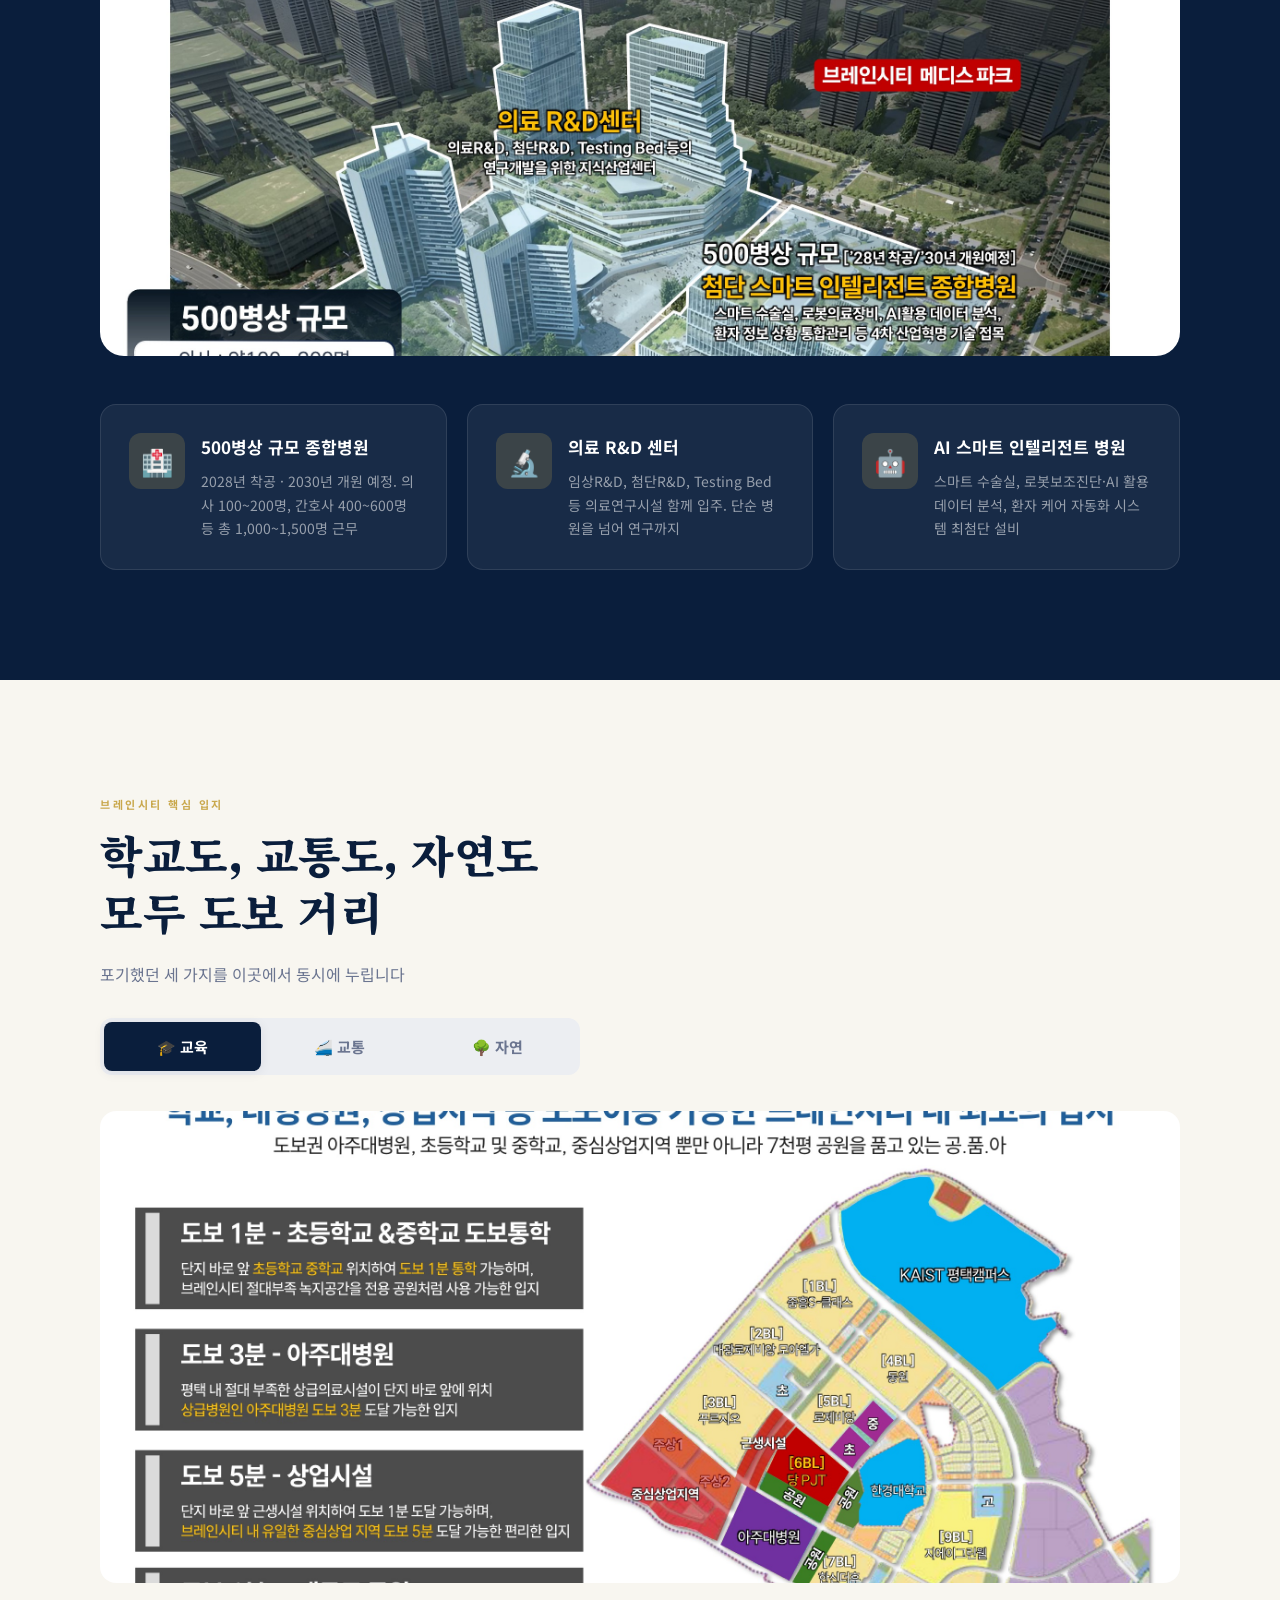
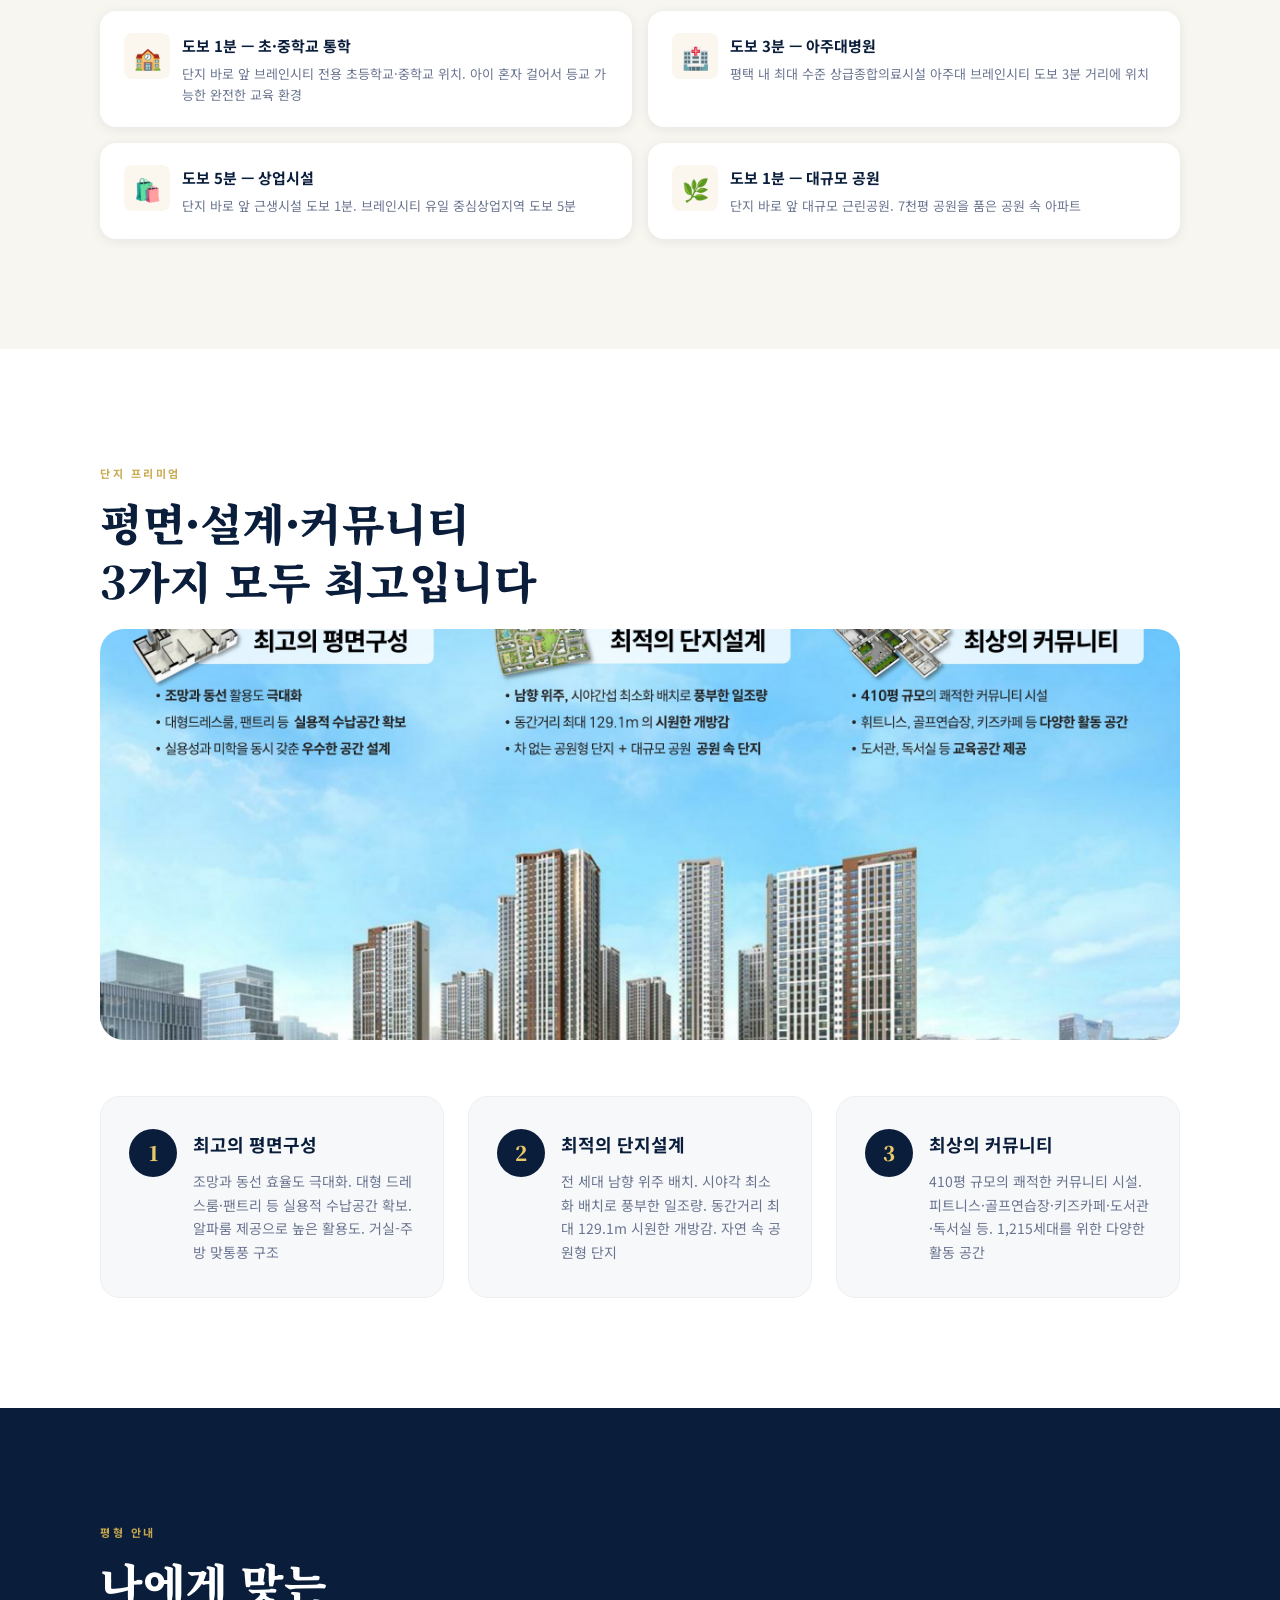
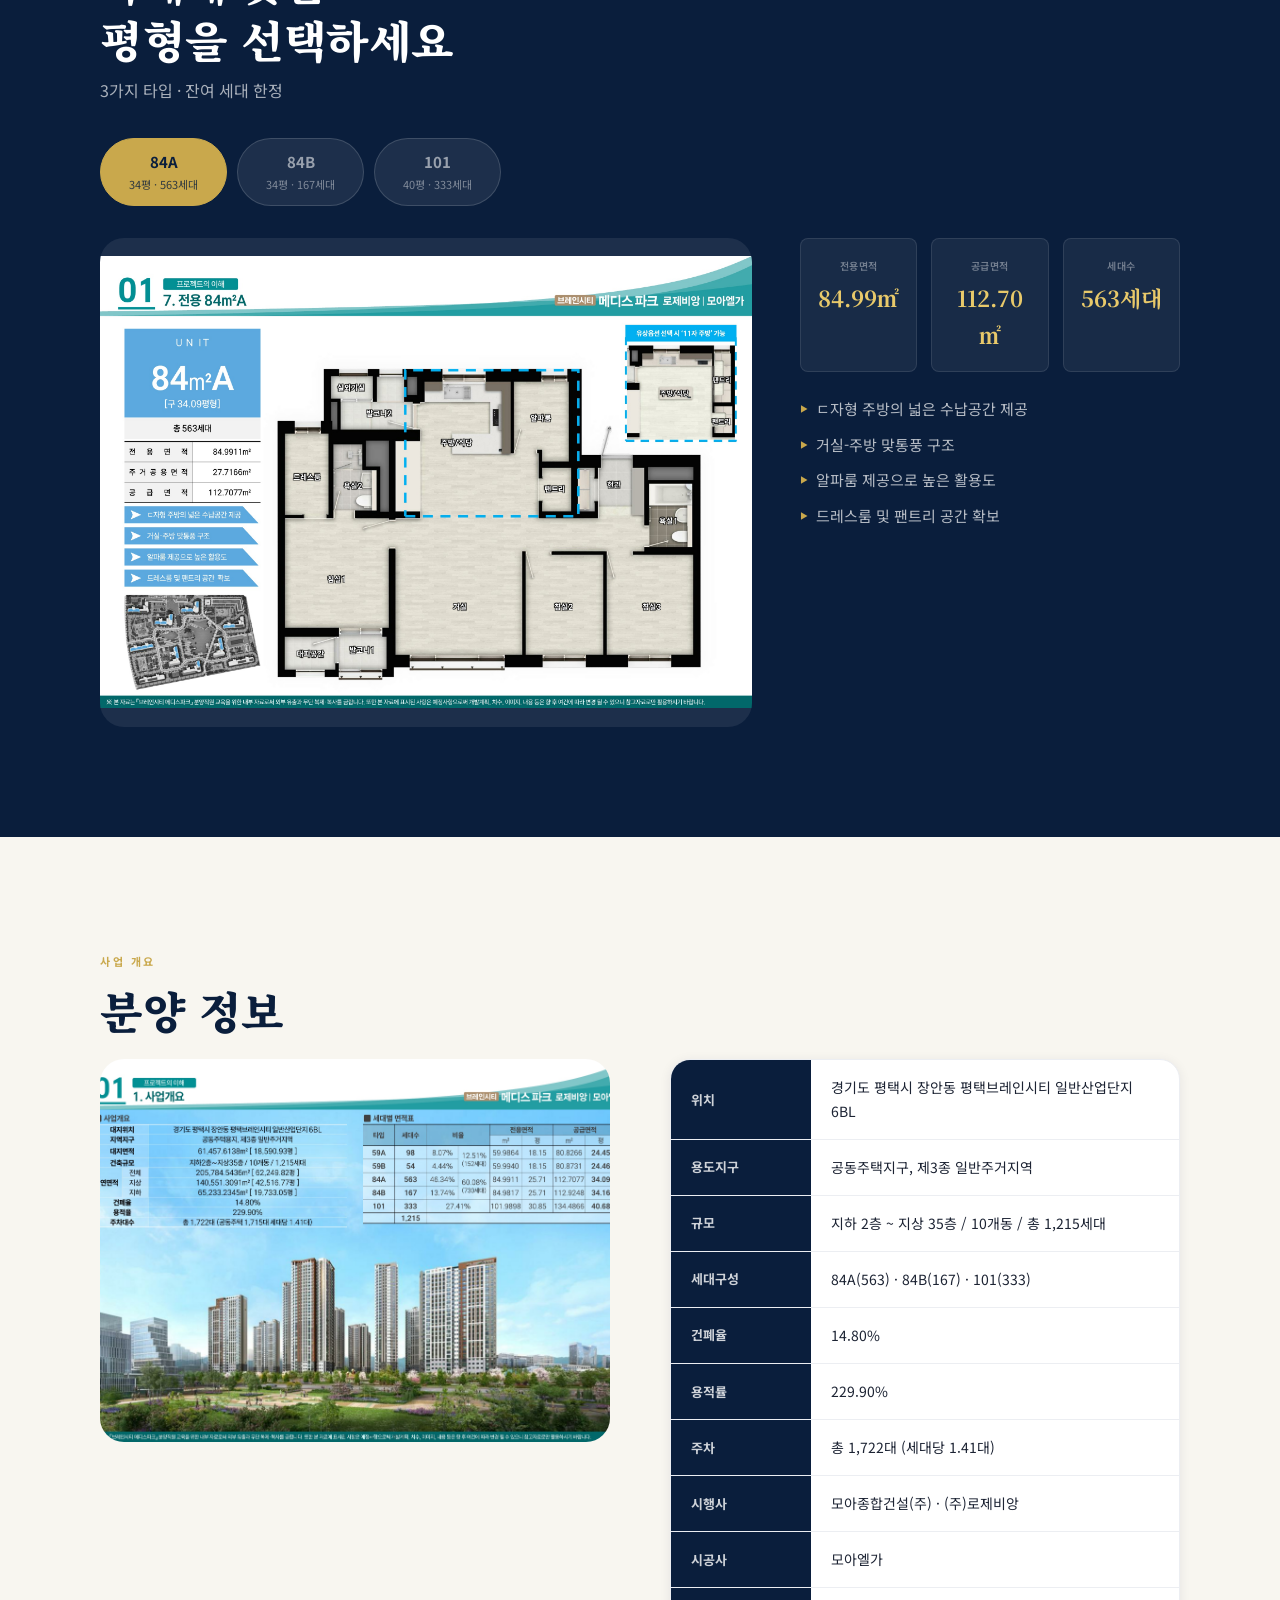
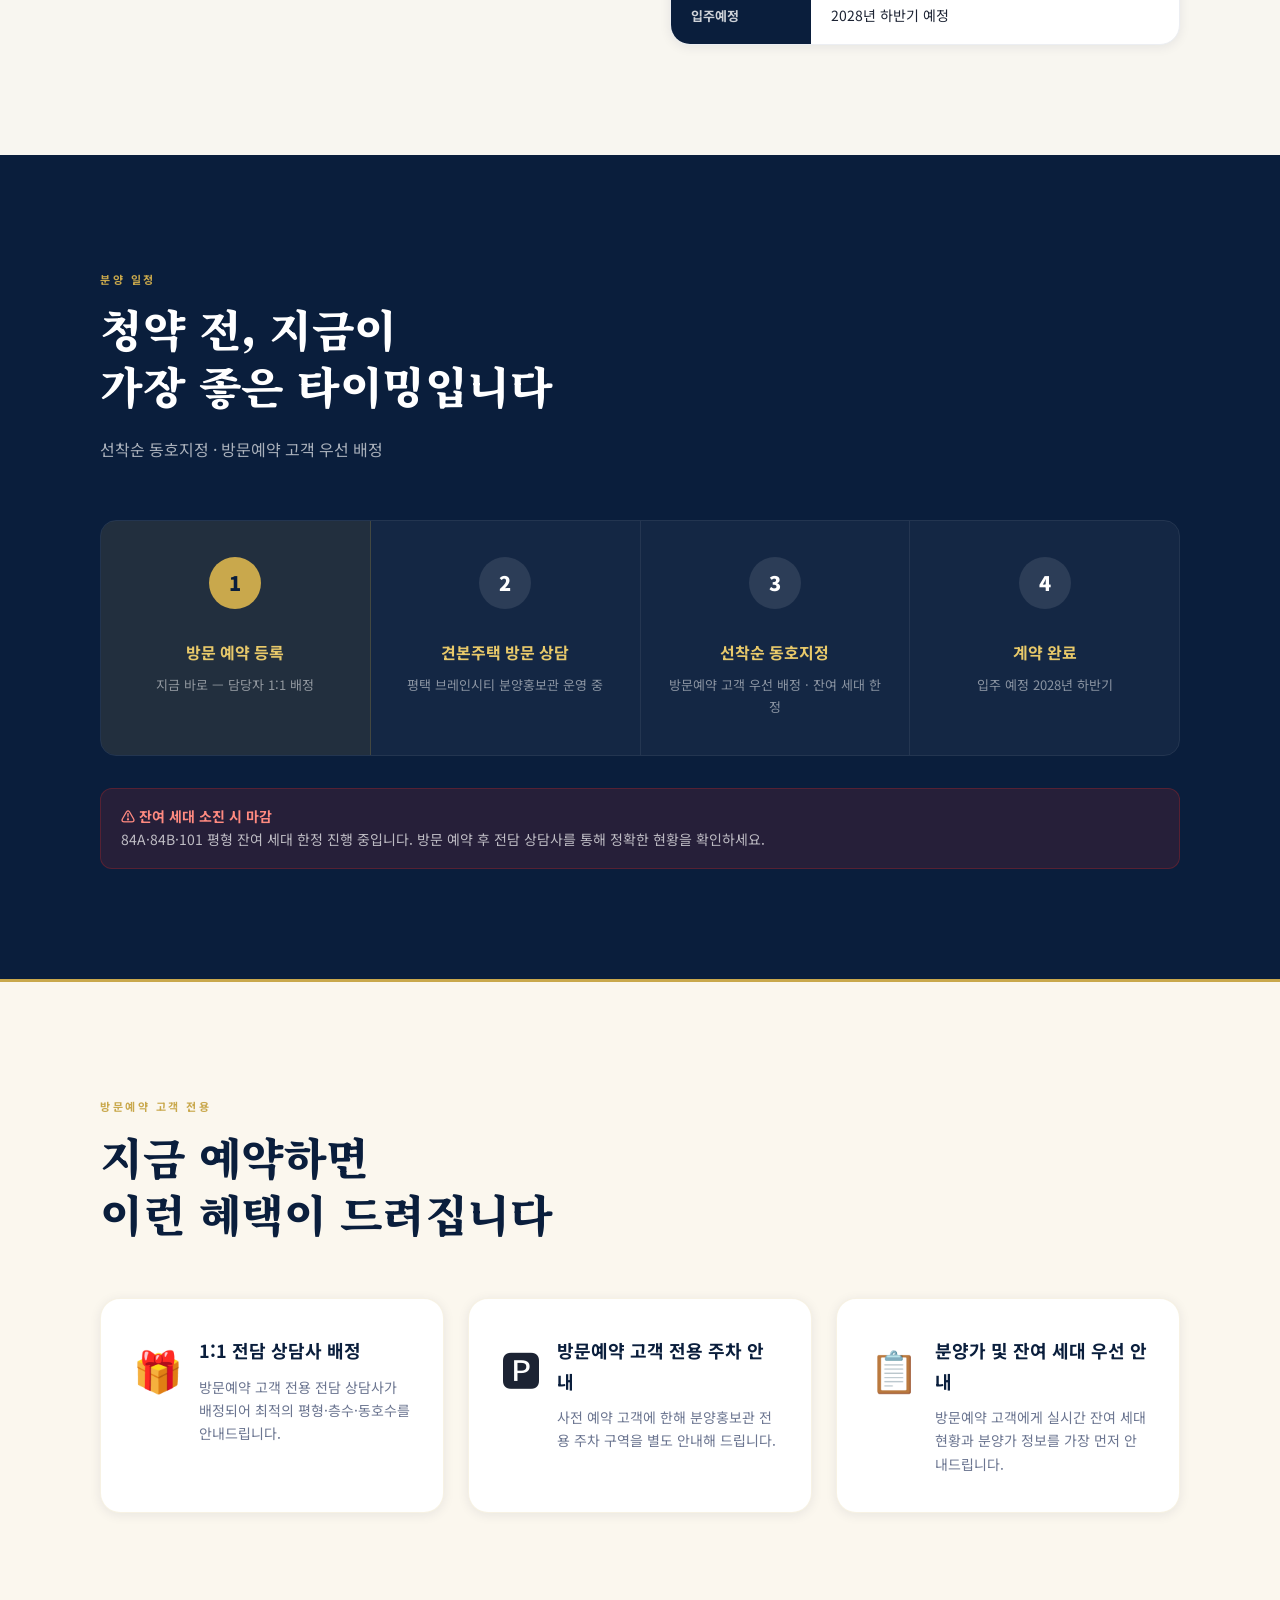
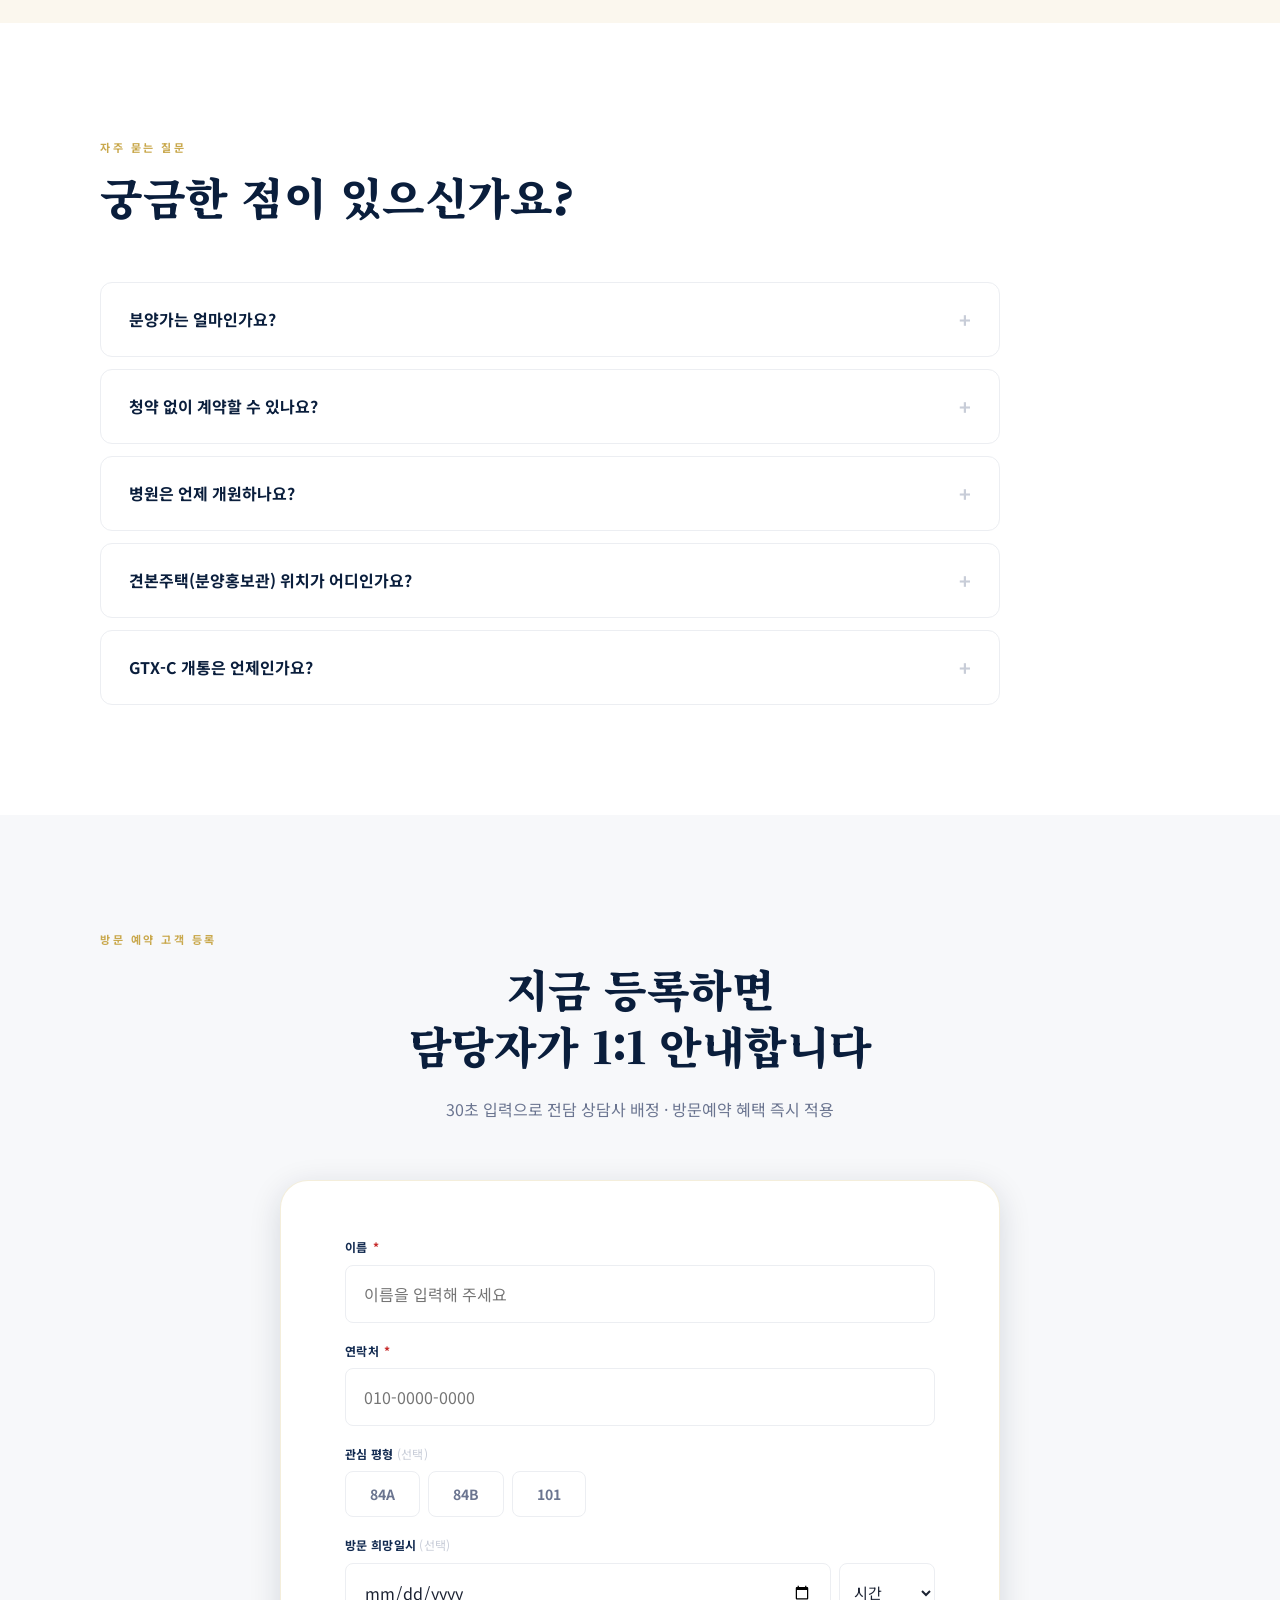
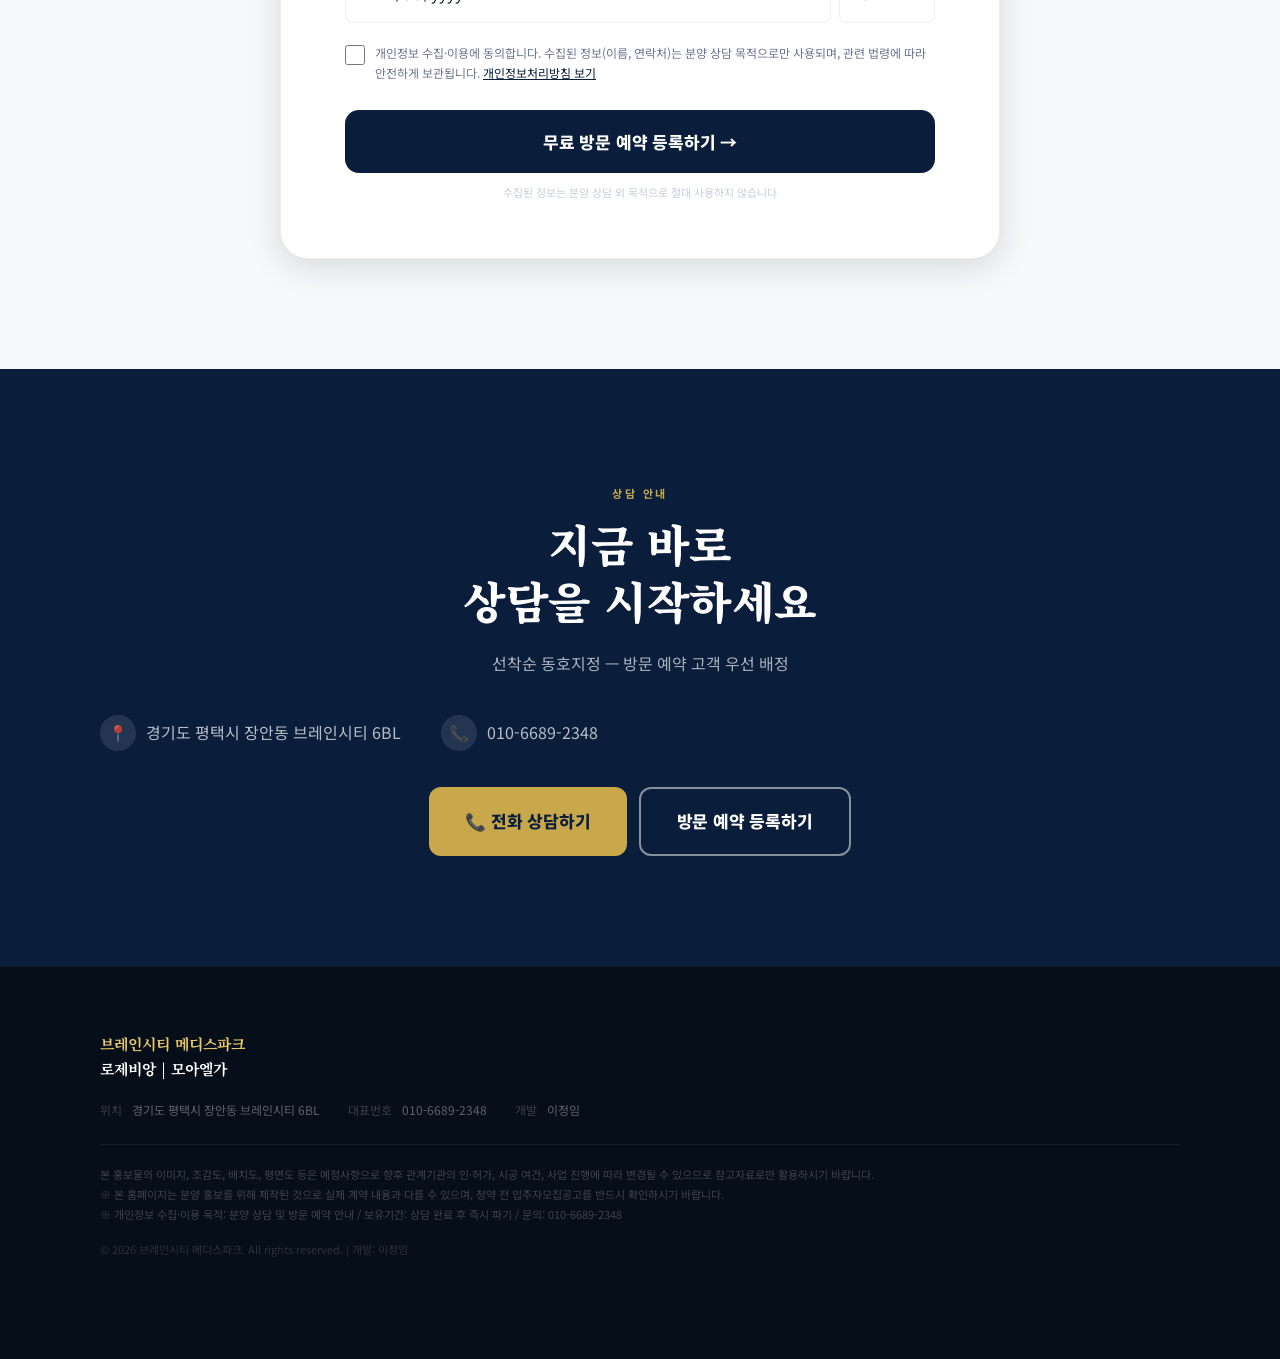
==== commit ba7a3927: "OG 썸네일 PNG 변환 완료 (Pillow 직접 렌더링)" ====
--- a/index.html
+++ b/index.html
@@ -16,7 +16,7 @@
 <meta property="og:site_name" content="브레인시티 메디스파크 로제비앙 | 모아엘가"/>
 <meta property="og:title" content="병원 도보 3분 · 학교 도보 1분 | 브레인시티 메디스파크"/>
 <meta property="og:description" content="경기도 평택 브레인시티 메디스파크 로제비앙 | 모아엘가. 500병상 AI 스마트 병원 도보 3분, 1,215세대, GTX·KTX·SRT 광역 교통 수혜 입지. 지금 선착순 동호지정 진행 중."/>
-<meta property="og:image" content="https://jennylee3769-cmyk.github.io/medispark-landing-page/image/og-image.svg"/>
+<meta property="og:image" content="https://jennylee3769-cmyk.github.io/medispark-landing-page/image/og-image.png"/>
 <meta property="og:image:width" content="1200"/>
 <meta property="og:image:height" content="630"/>
 <meta property="og:url" content="https://jennylee3769-cmyk.github.io/medispark-landing-page/"/>
@@ -26,7 +26,7 @@
 <meta name="twitter:card" content="summary_large_image"/>
 <meta name="twitter:title" content="병원 도보 3분 · 학교 도보 1분 | 브레인시티 메디스파크"/>
 <meta name="twitter:description" content="경기도 평택 브레인시티 메디스파크 로제비앙 | 모아엘가. 500병상 AI 스마트 병원 도보 3분, GTX·KTX 광역 교통 수혜 입지."/>
-<meta name="twitter:image" content="https://jennylee3769-cmyk.github.io/medispark-landing-page/image/og-image.svg"/>
+<meta name="twitter:image" content="https://jennylee3769-cmyk.github.io/medispark-landing-page/image/og-image.png"/>
 <link rel="preconnect" href="https://fonts.googleapis.com"/>
 <link rel="preconnect" href="https://fonts.gstatic.com" crossorigin/>
 <link href="https://fonts.googleapis.com/css2?family=Noto+Serif+KR:wght@400;600;700;900&family=Noto+Sans+KR:wght@300;400;500;700;900&display=swap" rel="stylesheet"/>
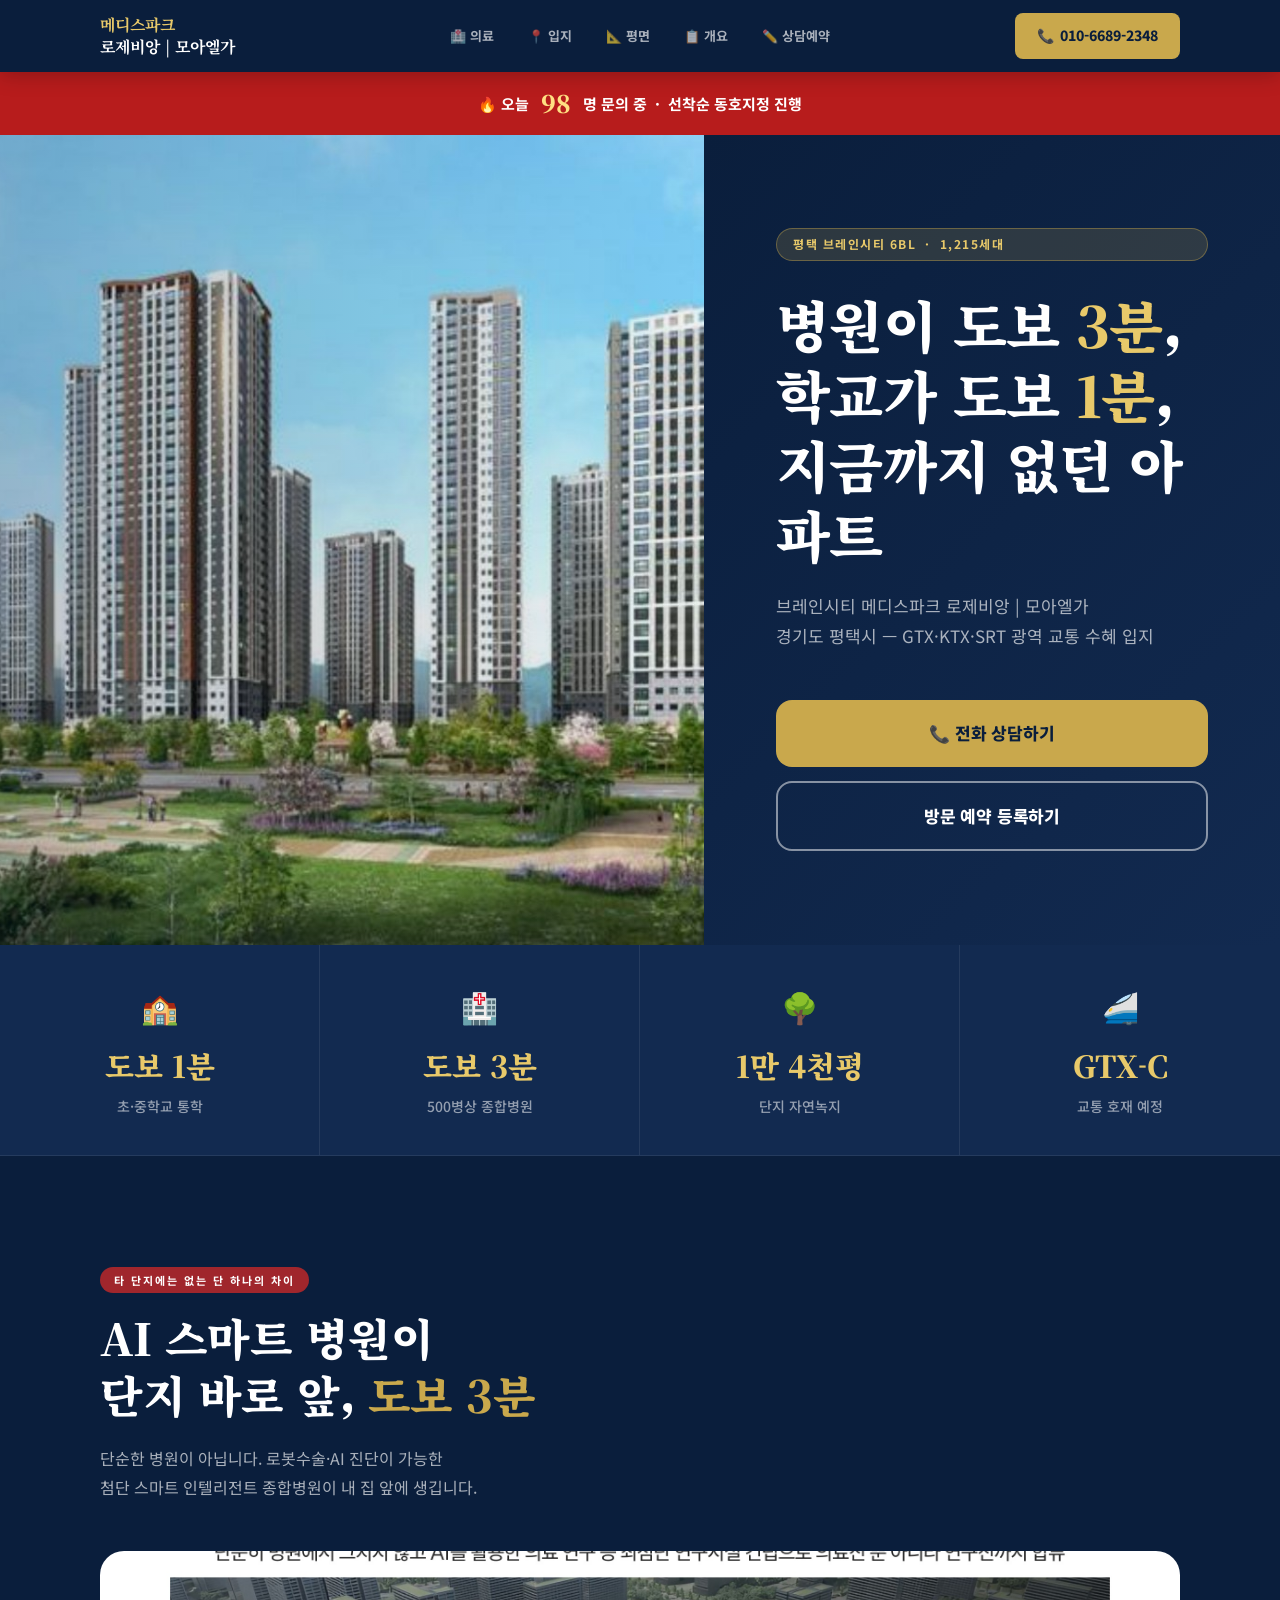
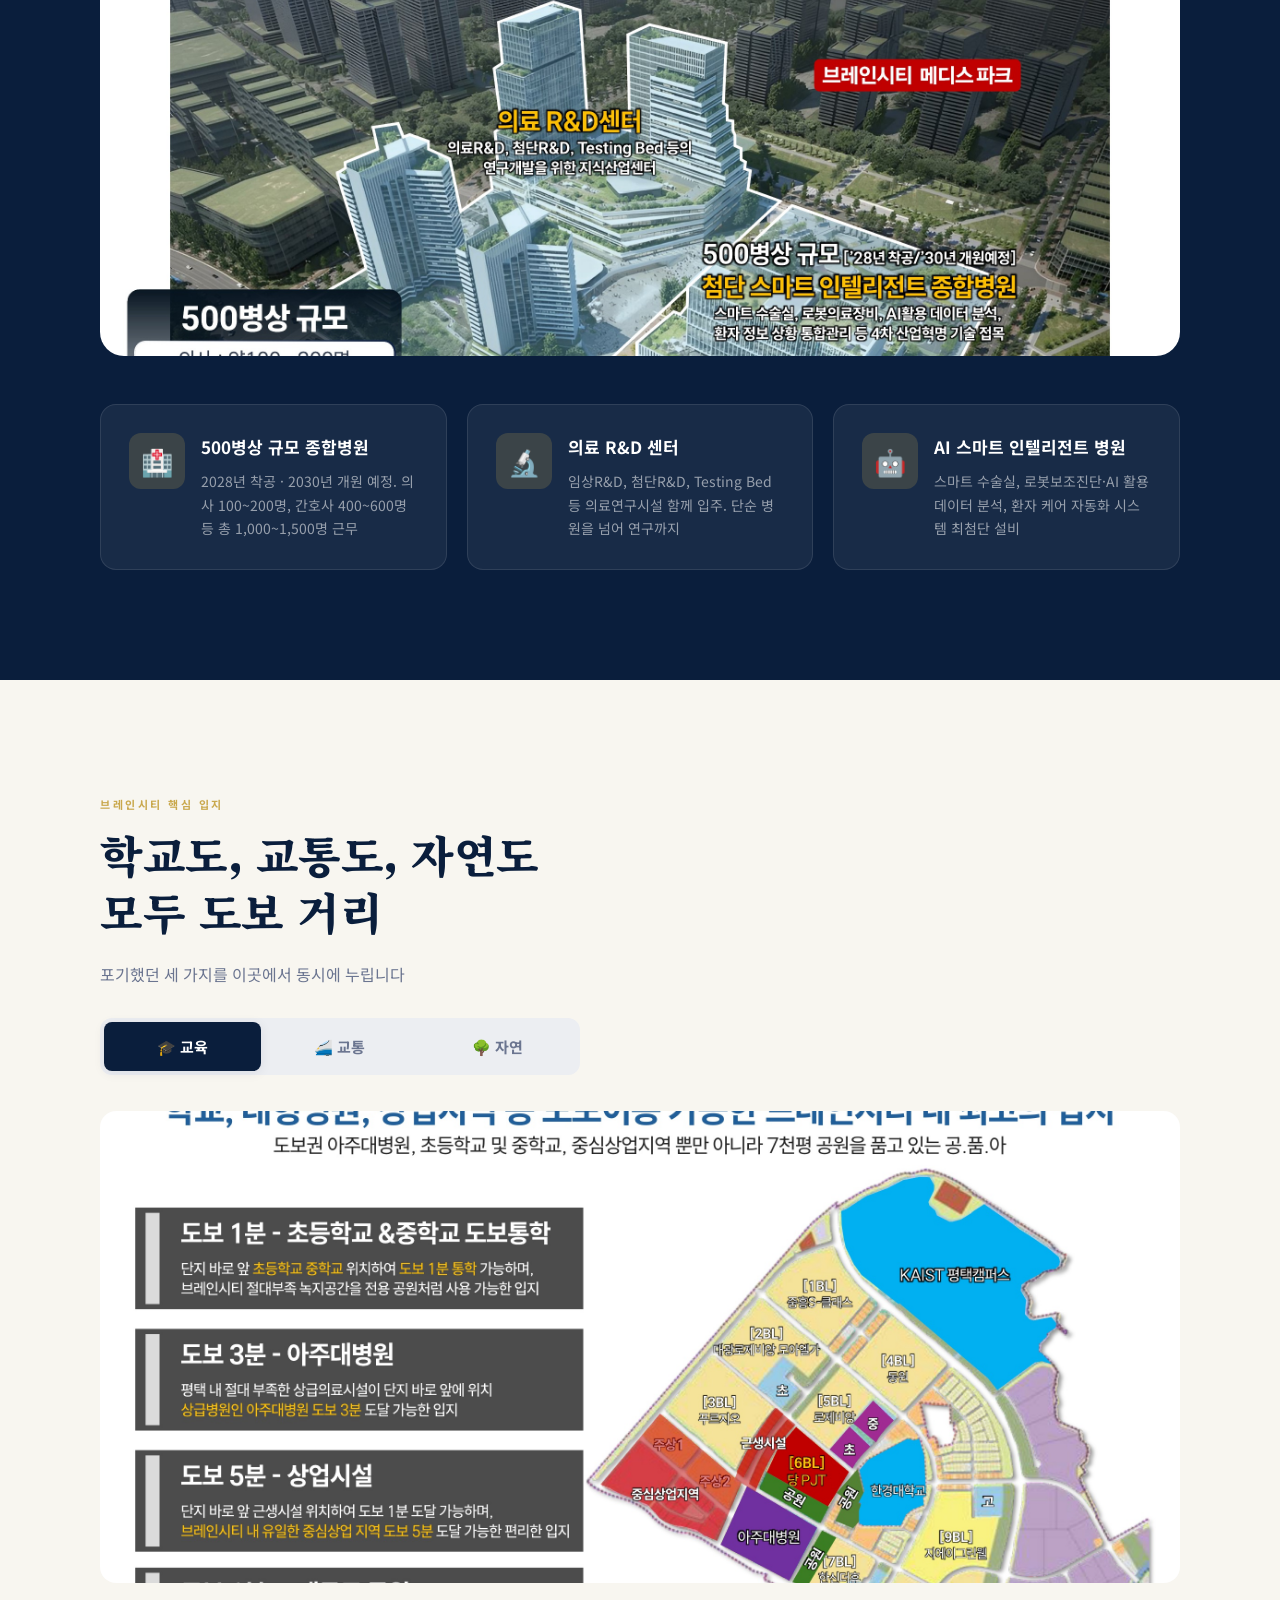
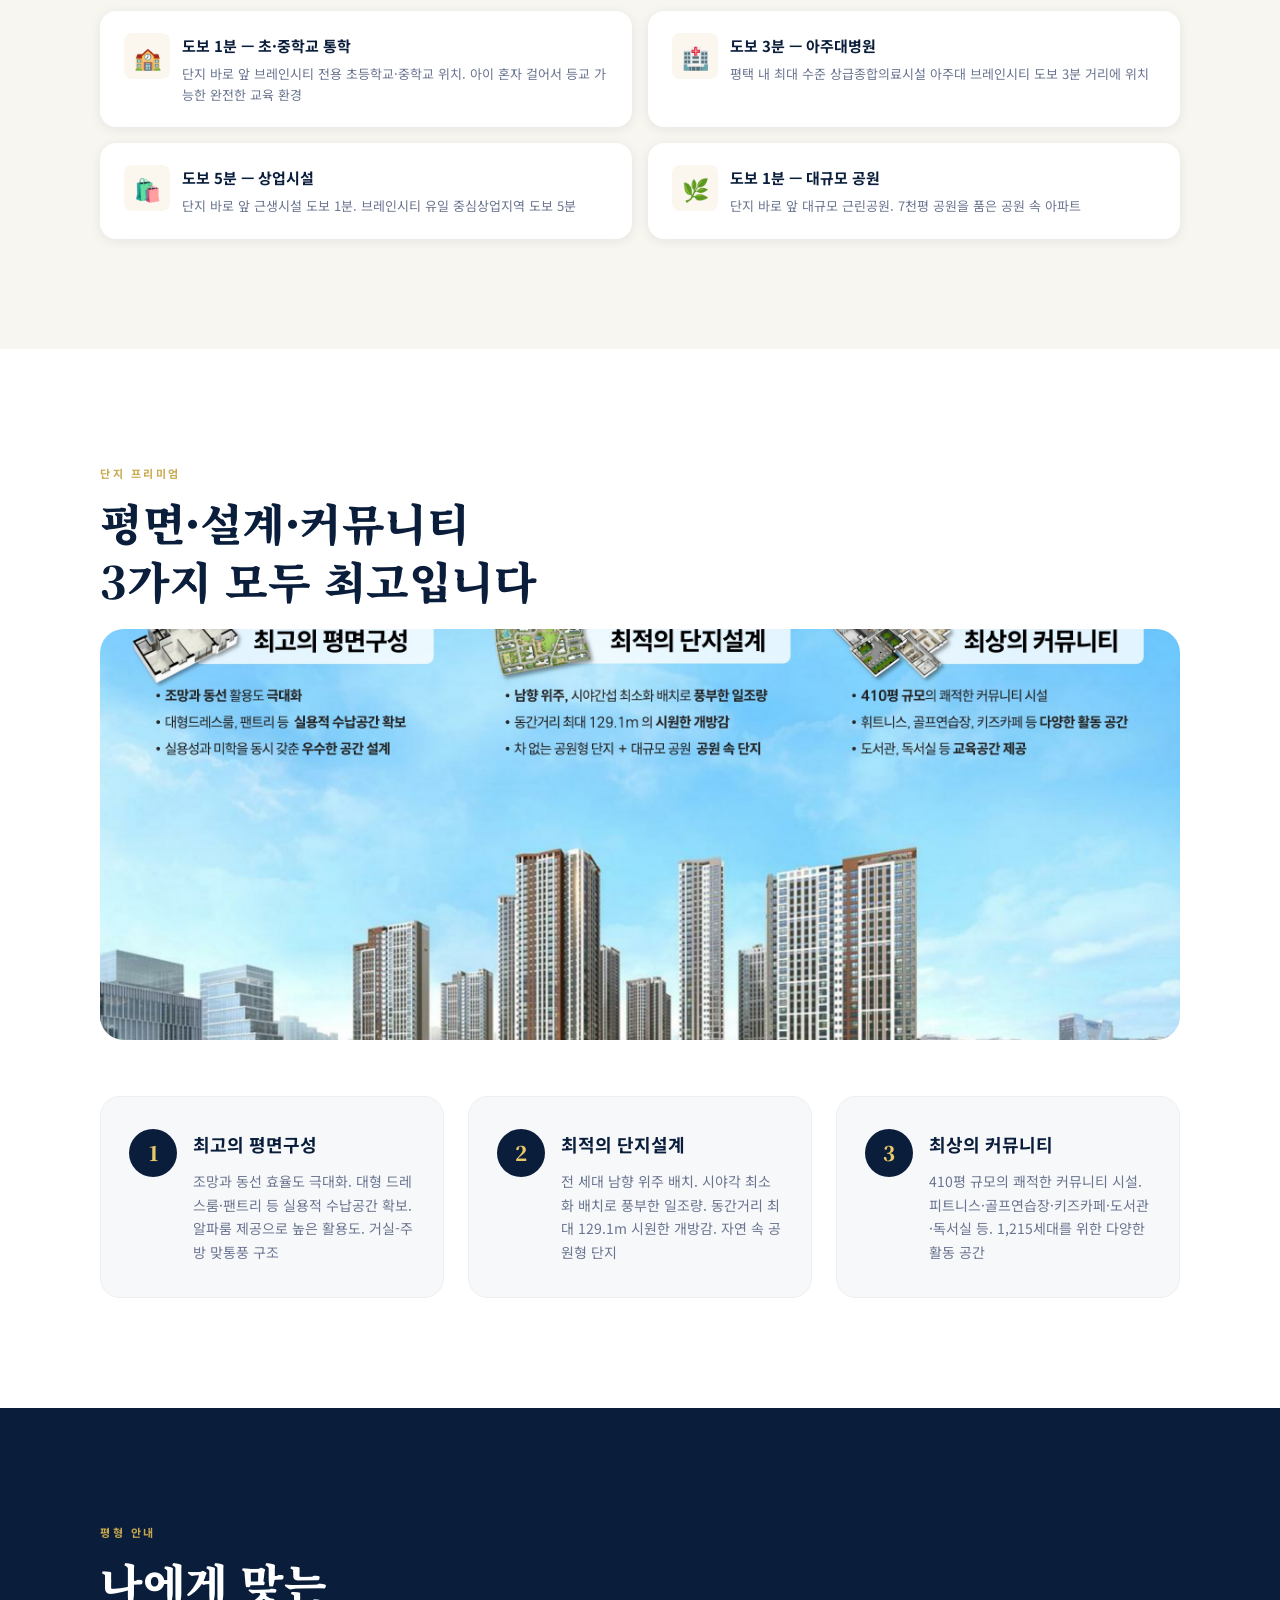
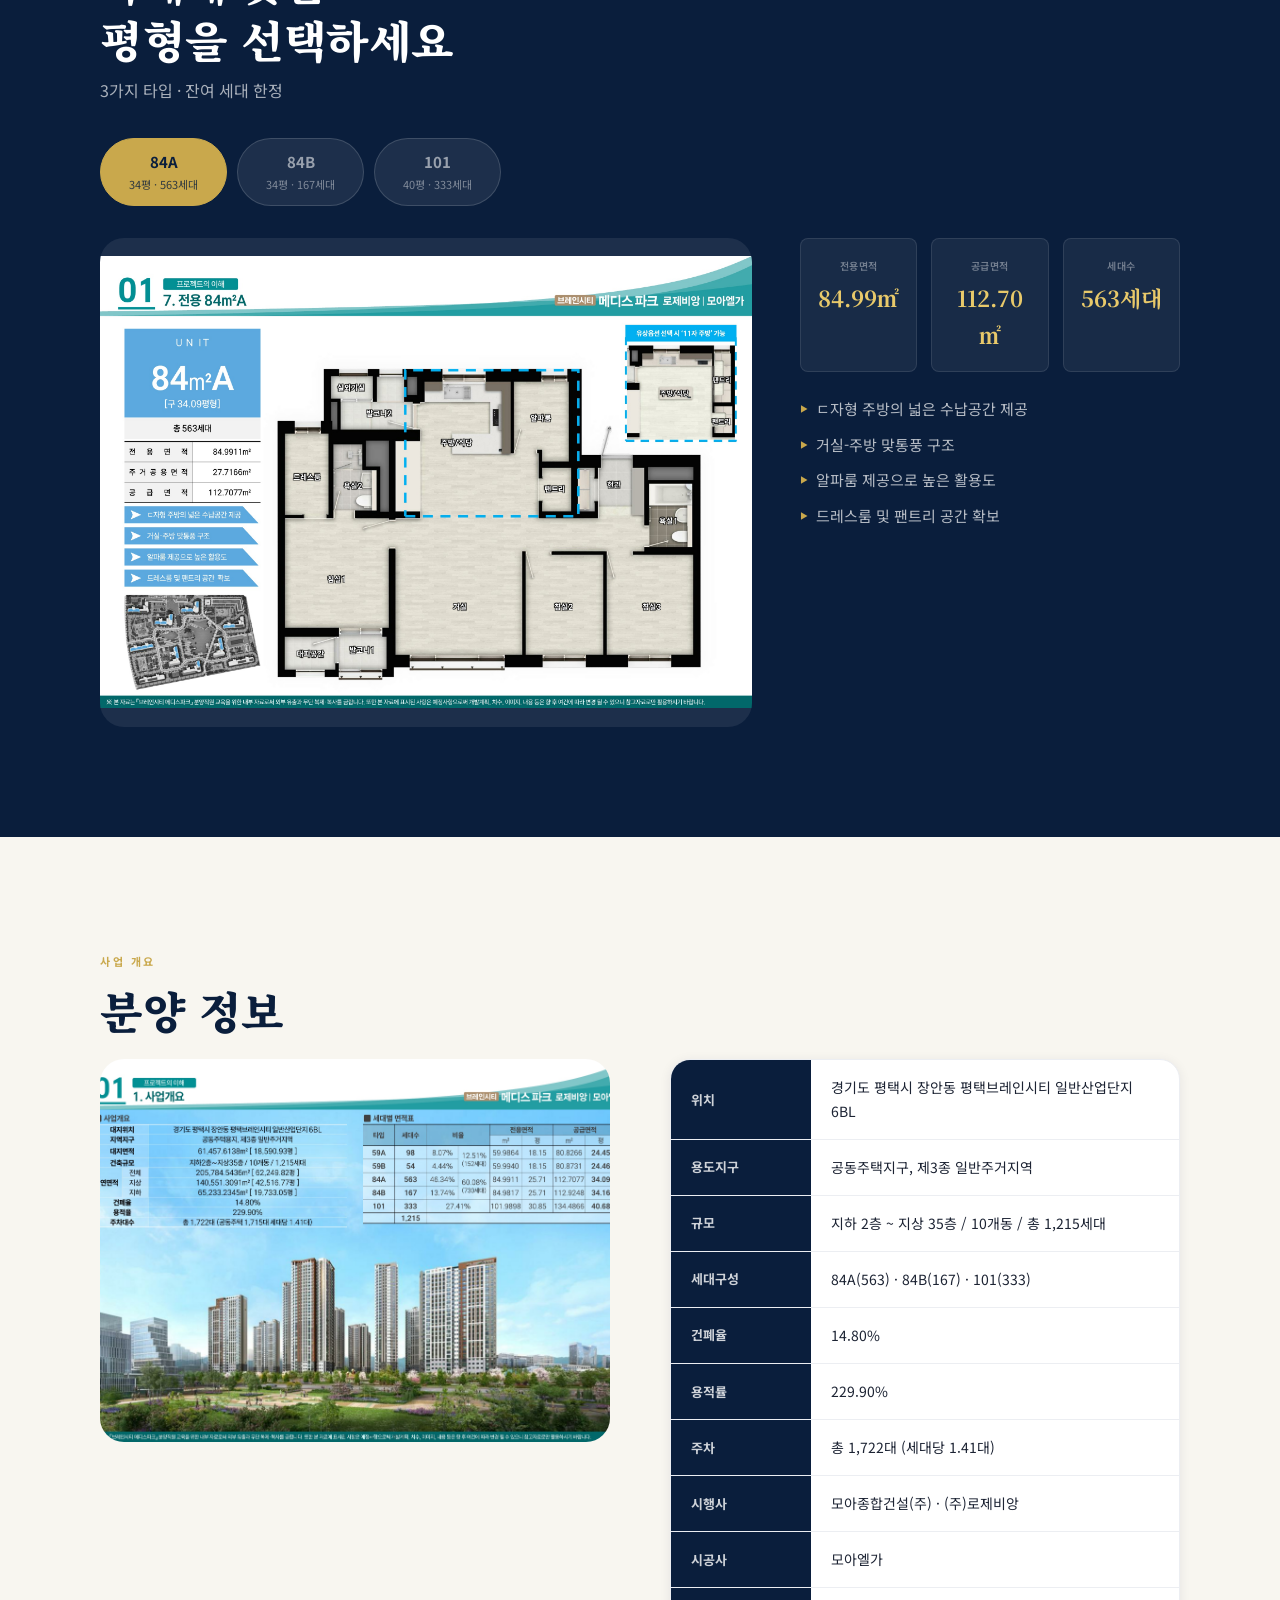
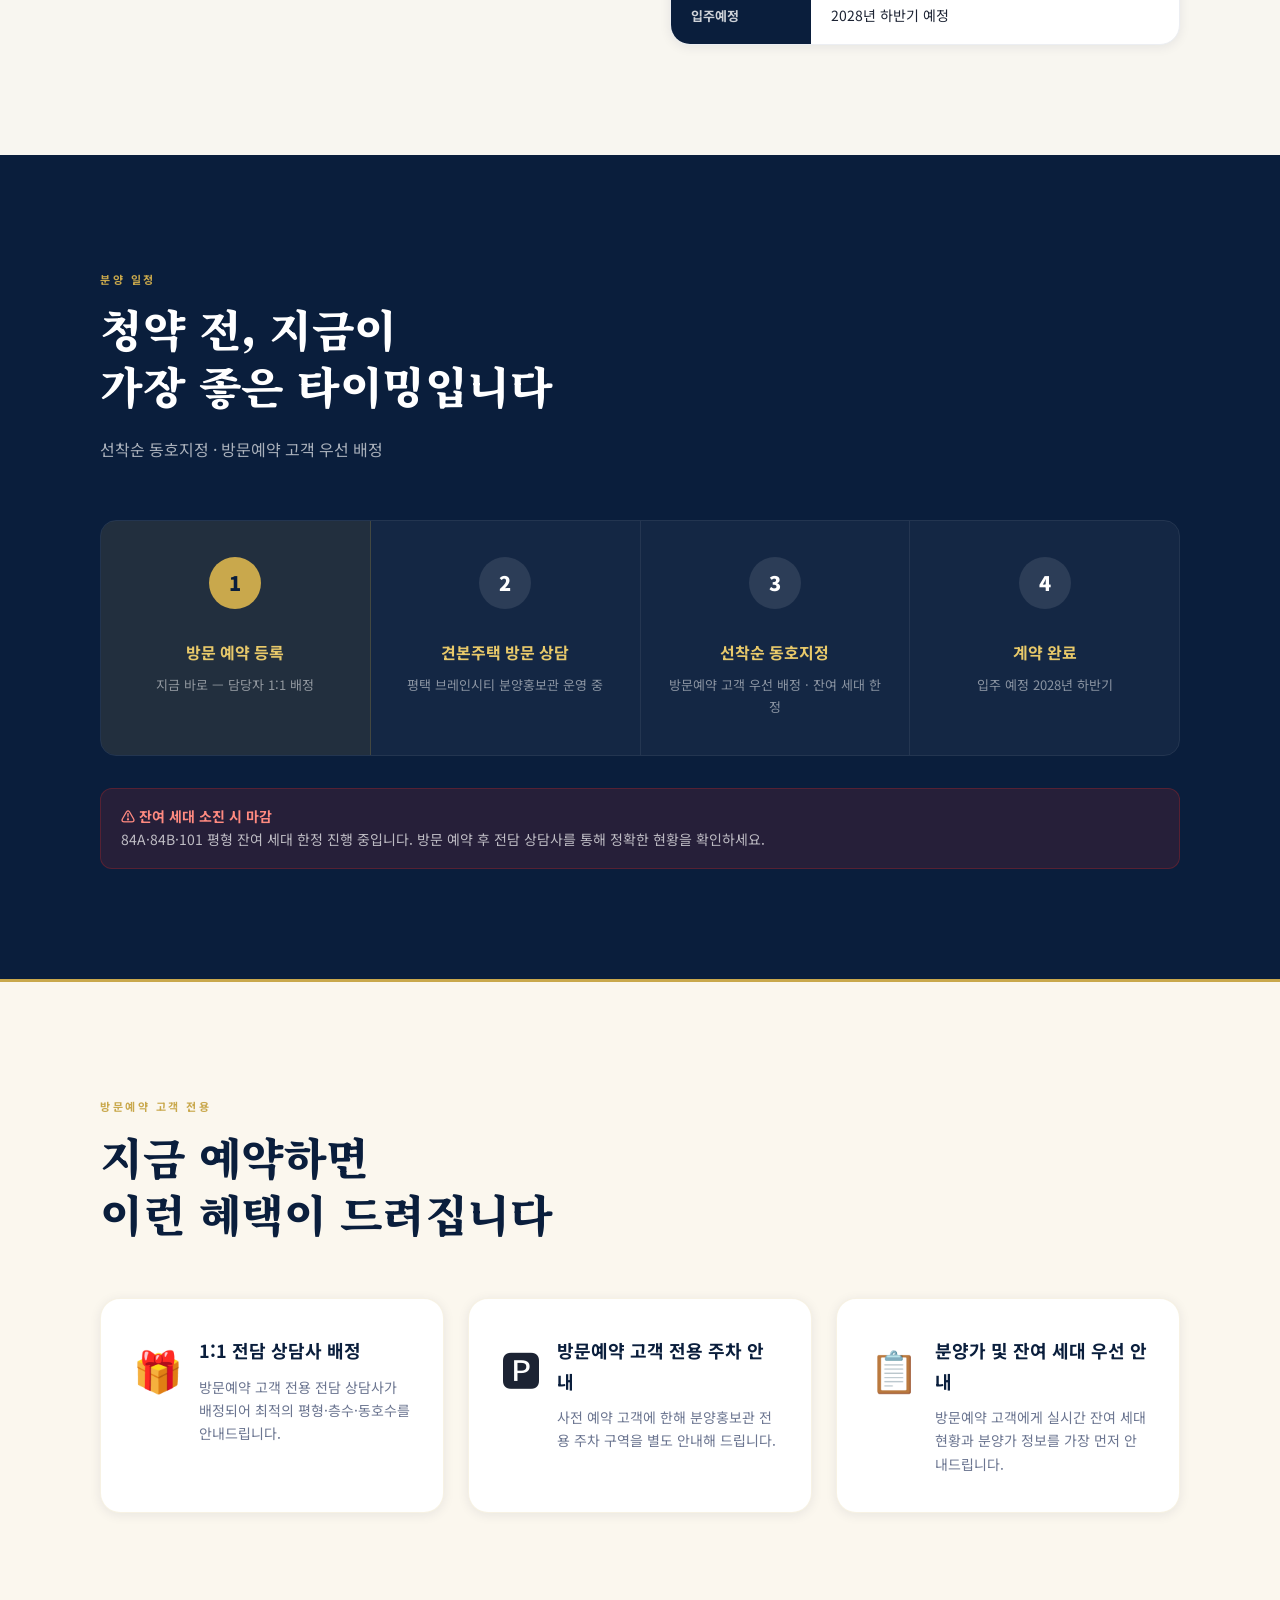
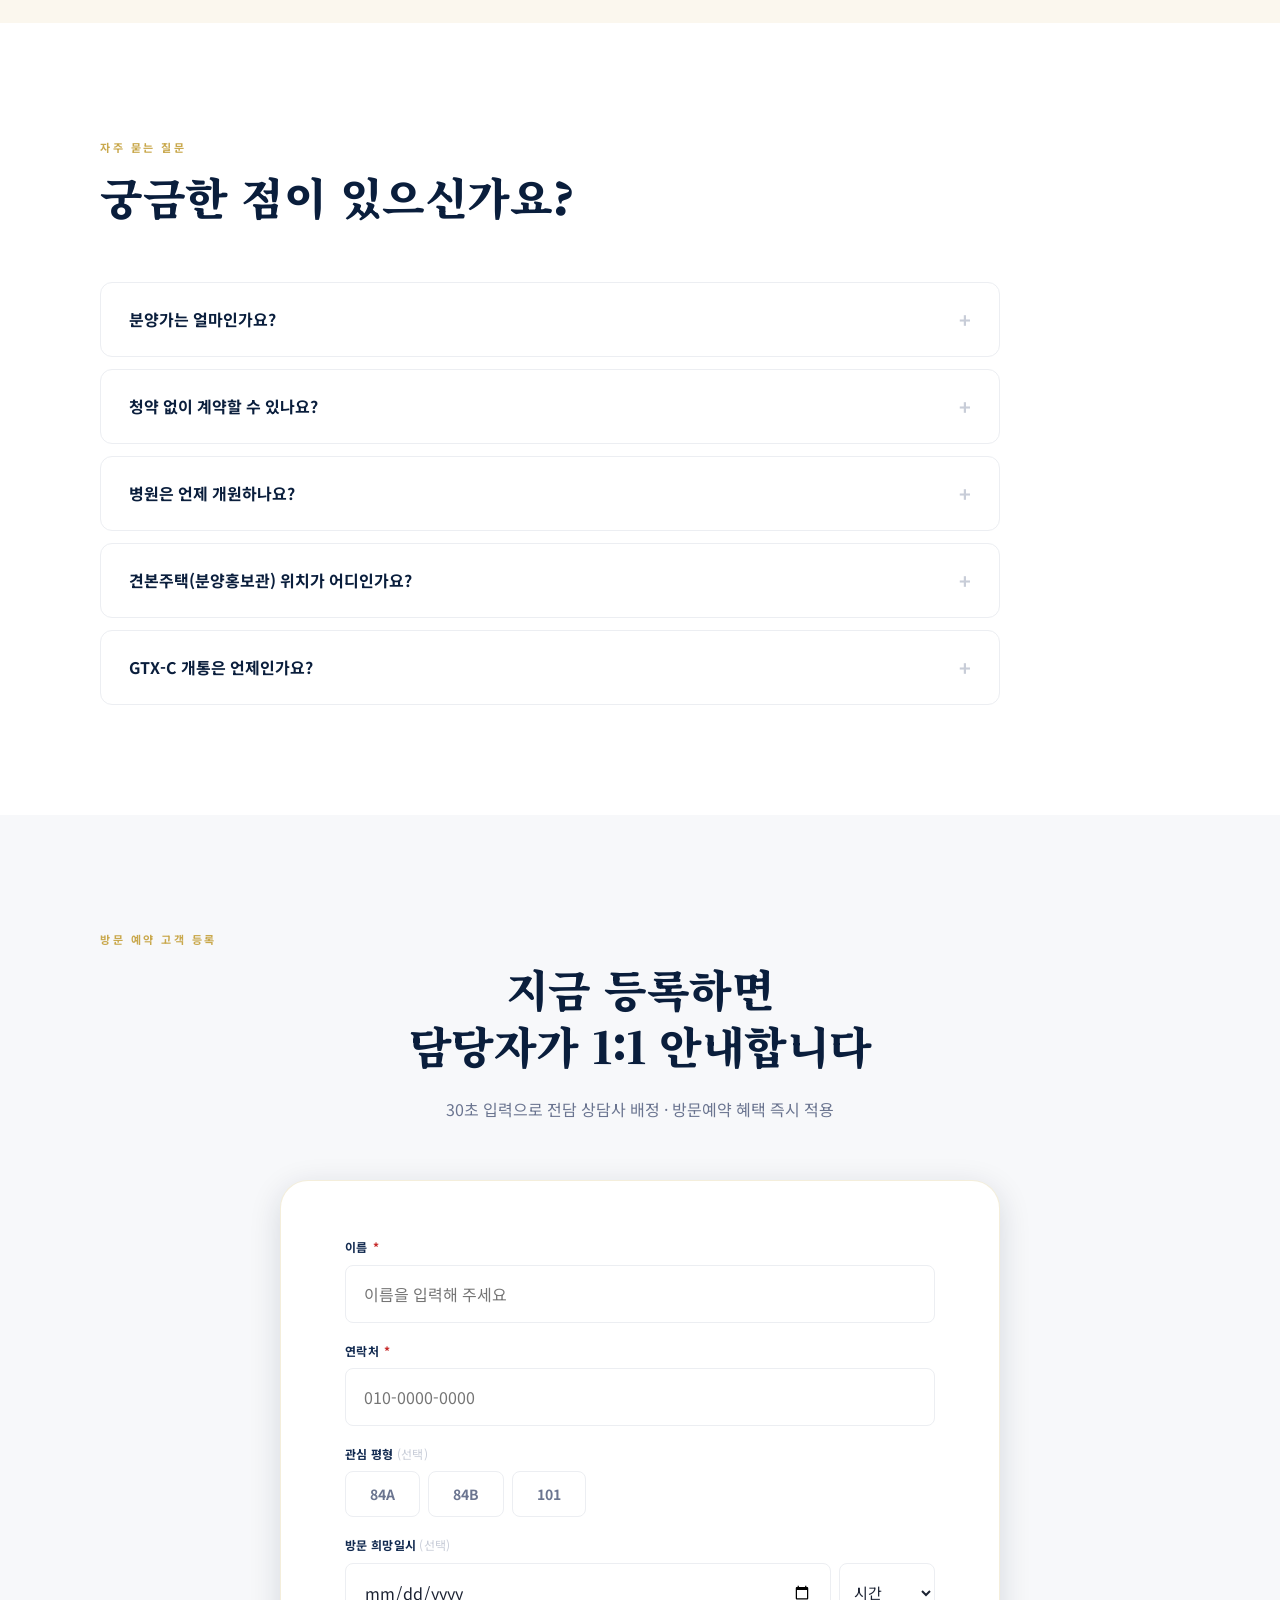
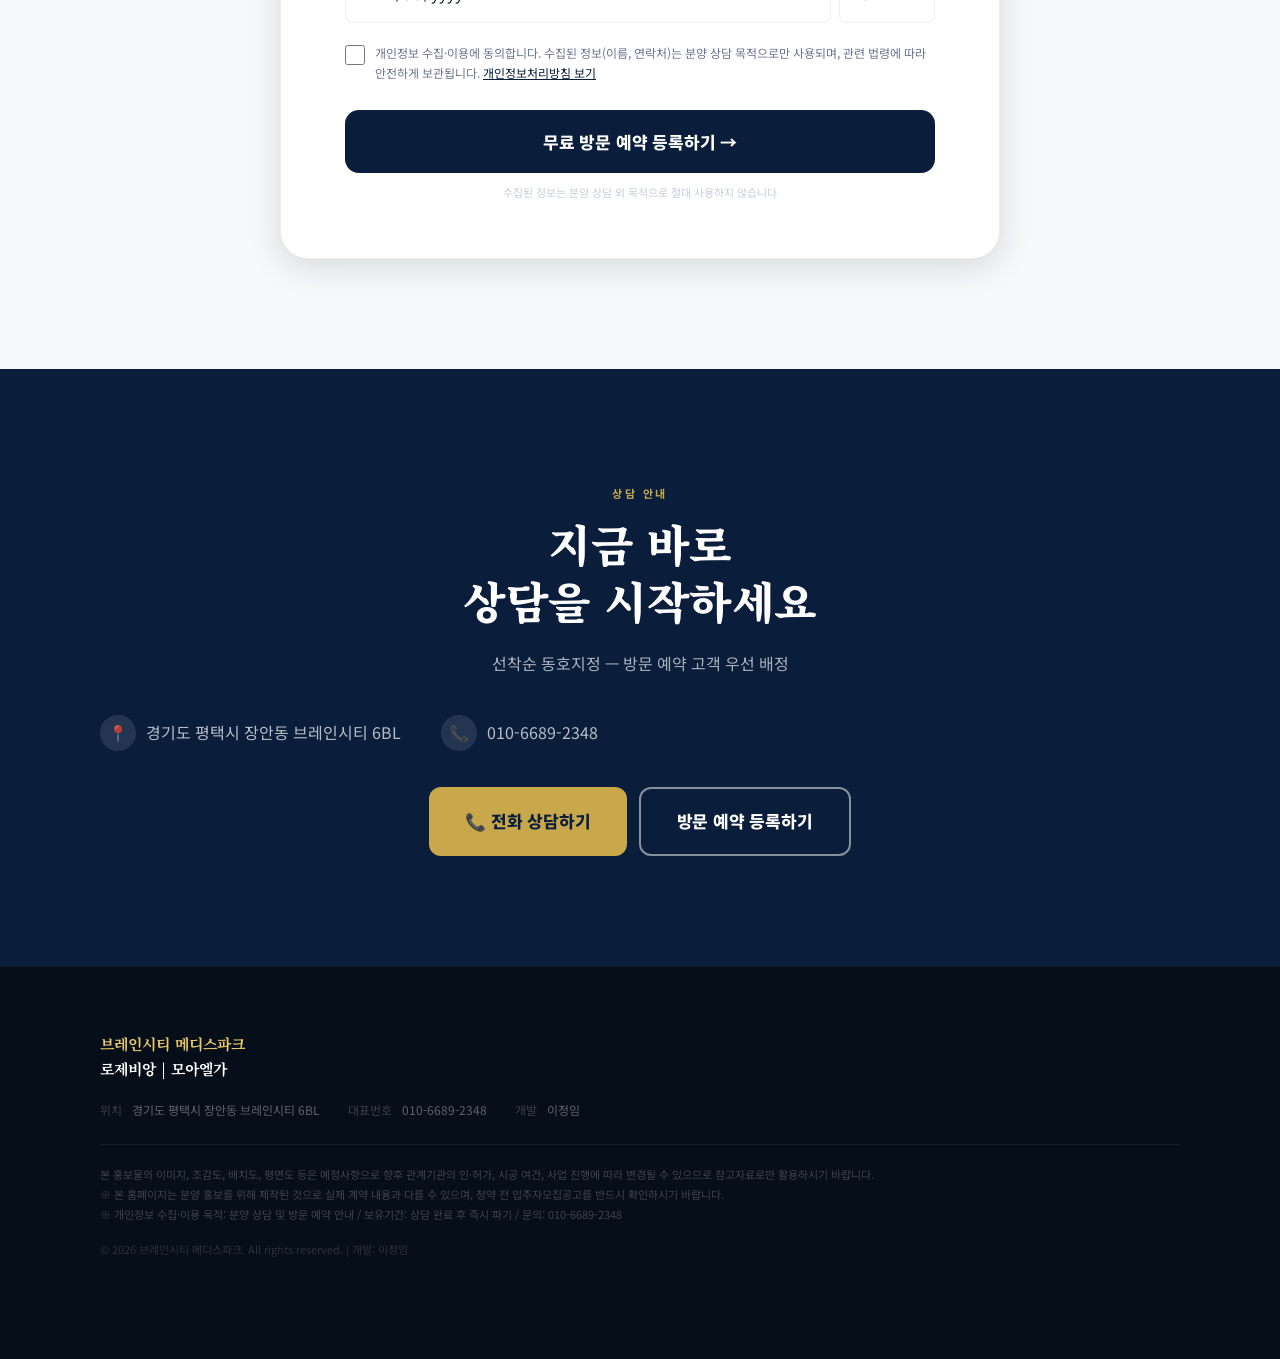
==== commit 63ecb429: "OG 메타태그 새 이미지 파일명으로 업데이트" ====
--- a/index.html
+++ b/index.html
@@ -16,7 +16,7 @@
 <meta property="og:site_name" content="브레인시티 메디스파크 로제비앙 | 모아엘가"/>
 <meta property="og:title" content="병원 도보 3분 · 학교 도보 1분 | 브레인시티 메디스파크"/>
 <meta property="og:description" content="경기도 평택 브레인시티 메디스파크 로제비앙 | 모아엘가. 500병상 AI 스마트 병원 도보 3분, 1,215세대, GTX·KTX·SRT 광역 교통 수혜 입지. 지금 선착순 동호지정 진행 중."/>
-<meta property="og:image" content="https://jennylee3769-cmyk.github.io/medispark-landing-page/image/og-image.png"/>
+<meta property="og:image" content="https://jennylee3769-cmyk.github.io/medispark-landing-page/image/og-v2.png"/>
 <meta property="og:image:width" content="1200"/>
 <meta property="og:image:height" content="630"/>
 <meta property="og:url" content="https://jennylee3769-cmyk.github.io/medispark-landing-page/"/>
@@ -26,7 +26,7 @@
 <meta name="twitter:card" content="summary_large_image"/>
 <meta name="twitter:title" content="병원 도보 3분 · 학교 도보 1분 | 브레인시티 메디스파크"/>
 <meta name="twitter:description" content="경기도 평택 브레인시티 메디스파크 로제비앙 | 모아엘가. 500병상 AI 스마트 병원 도보 3분, GTX·KTX 광역 교통 수혜 입지."/>
-<meta name="twitter:image" content="https://jennylee3769-cmyk.github.io/medispark-landing-page/image/og-image.png"/>
+<meta name="twitter:image" content="https://jennylee3769-cmyk.github.io/medispark-landing-page/image/og-v2.png"/>
 <link rel="preconnect" href="https://fonts.googleapis.com"/>
 <link rel="preconnect" href="https://fonts.gstatic.com" crossorigin/>
 <link href="https://fonts.googleapis.com/css2?family=Noto+Serif+KR:wght@400;600;700;900&family=Noto+Sans+KR:wght@300;400;500;700;900&display=swap" rel="stylesheet"/>
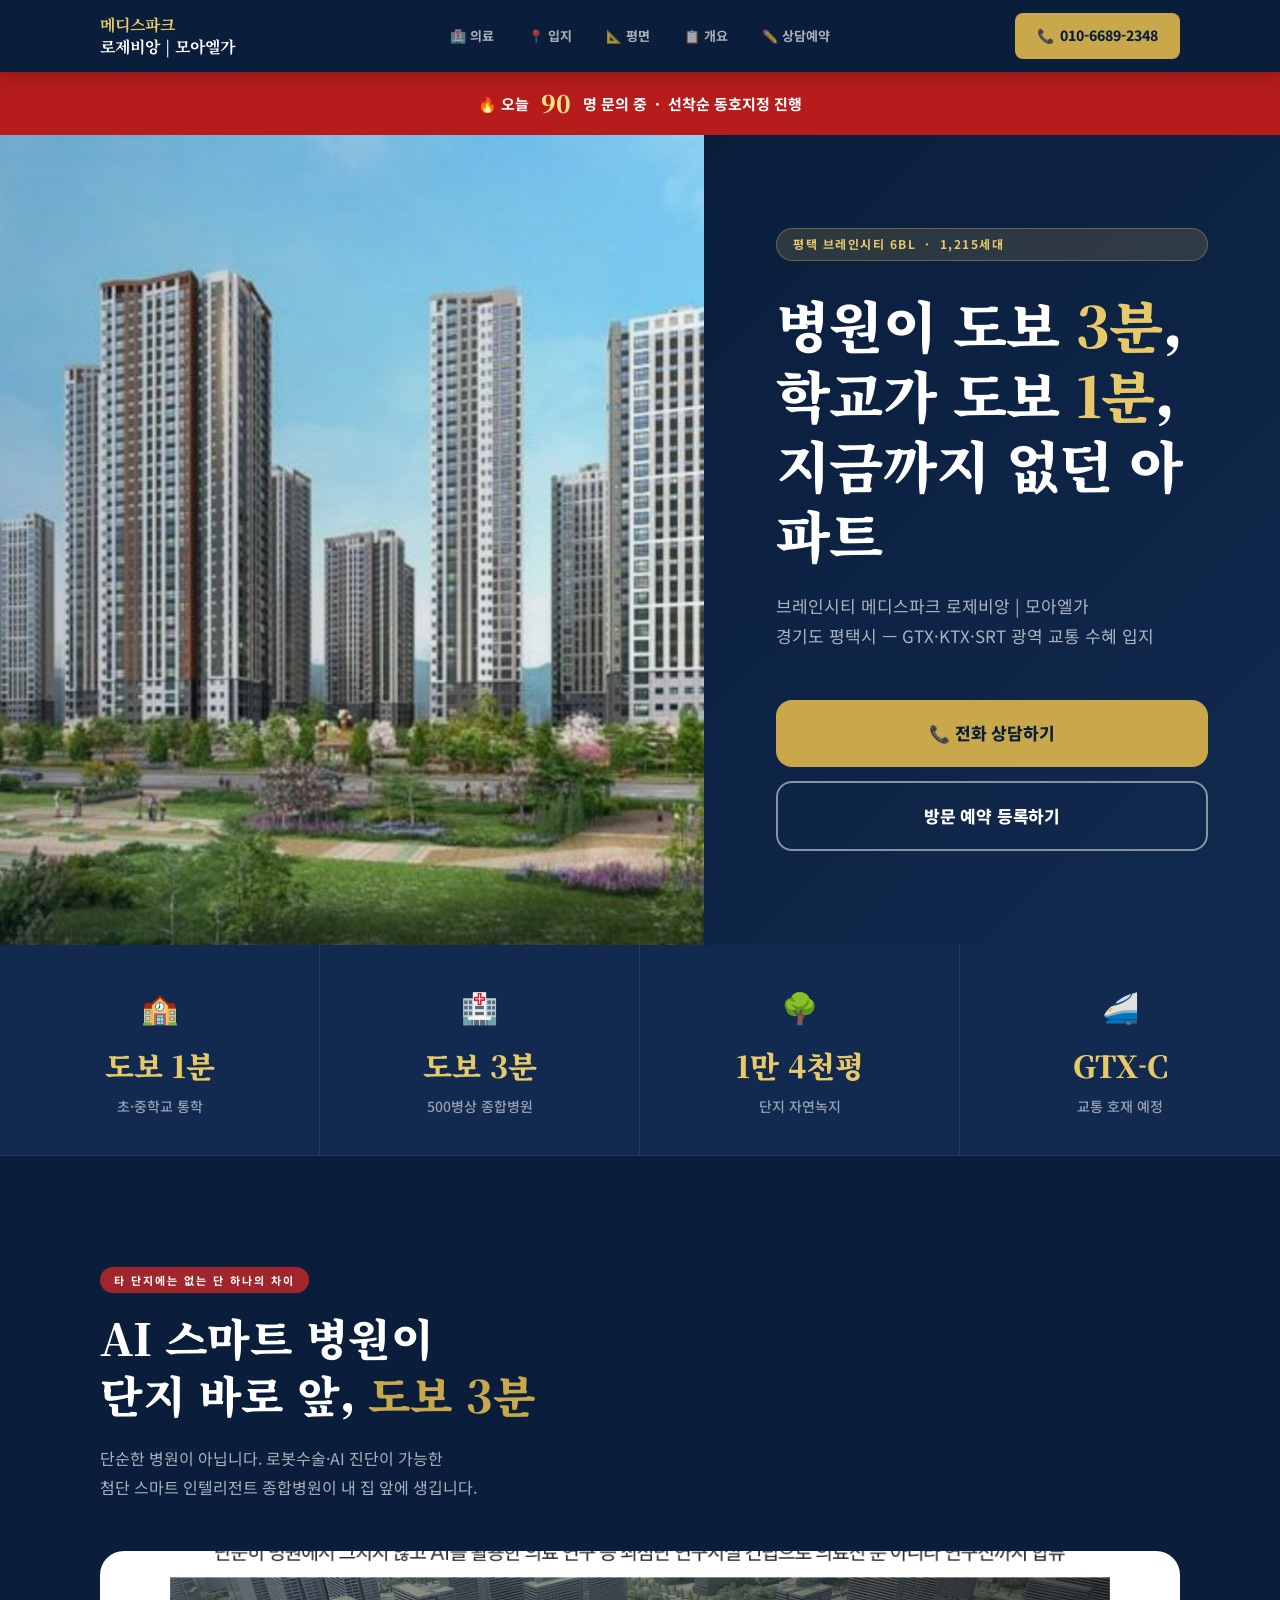
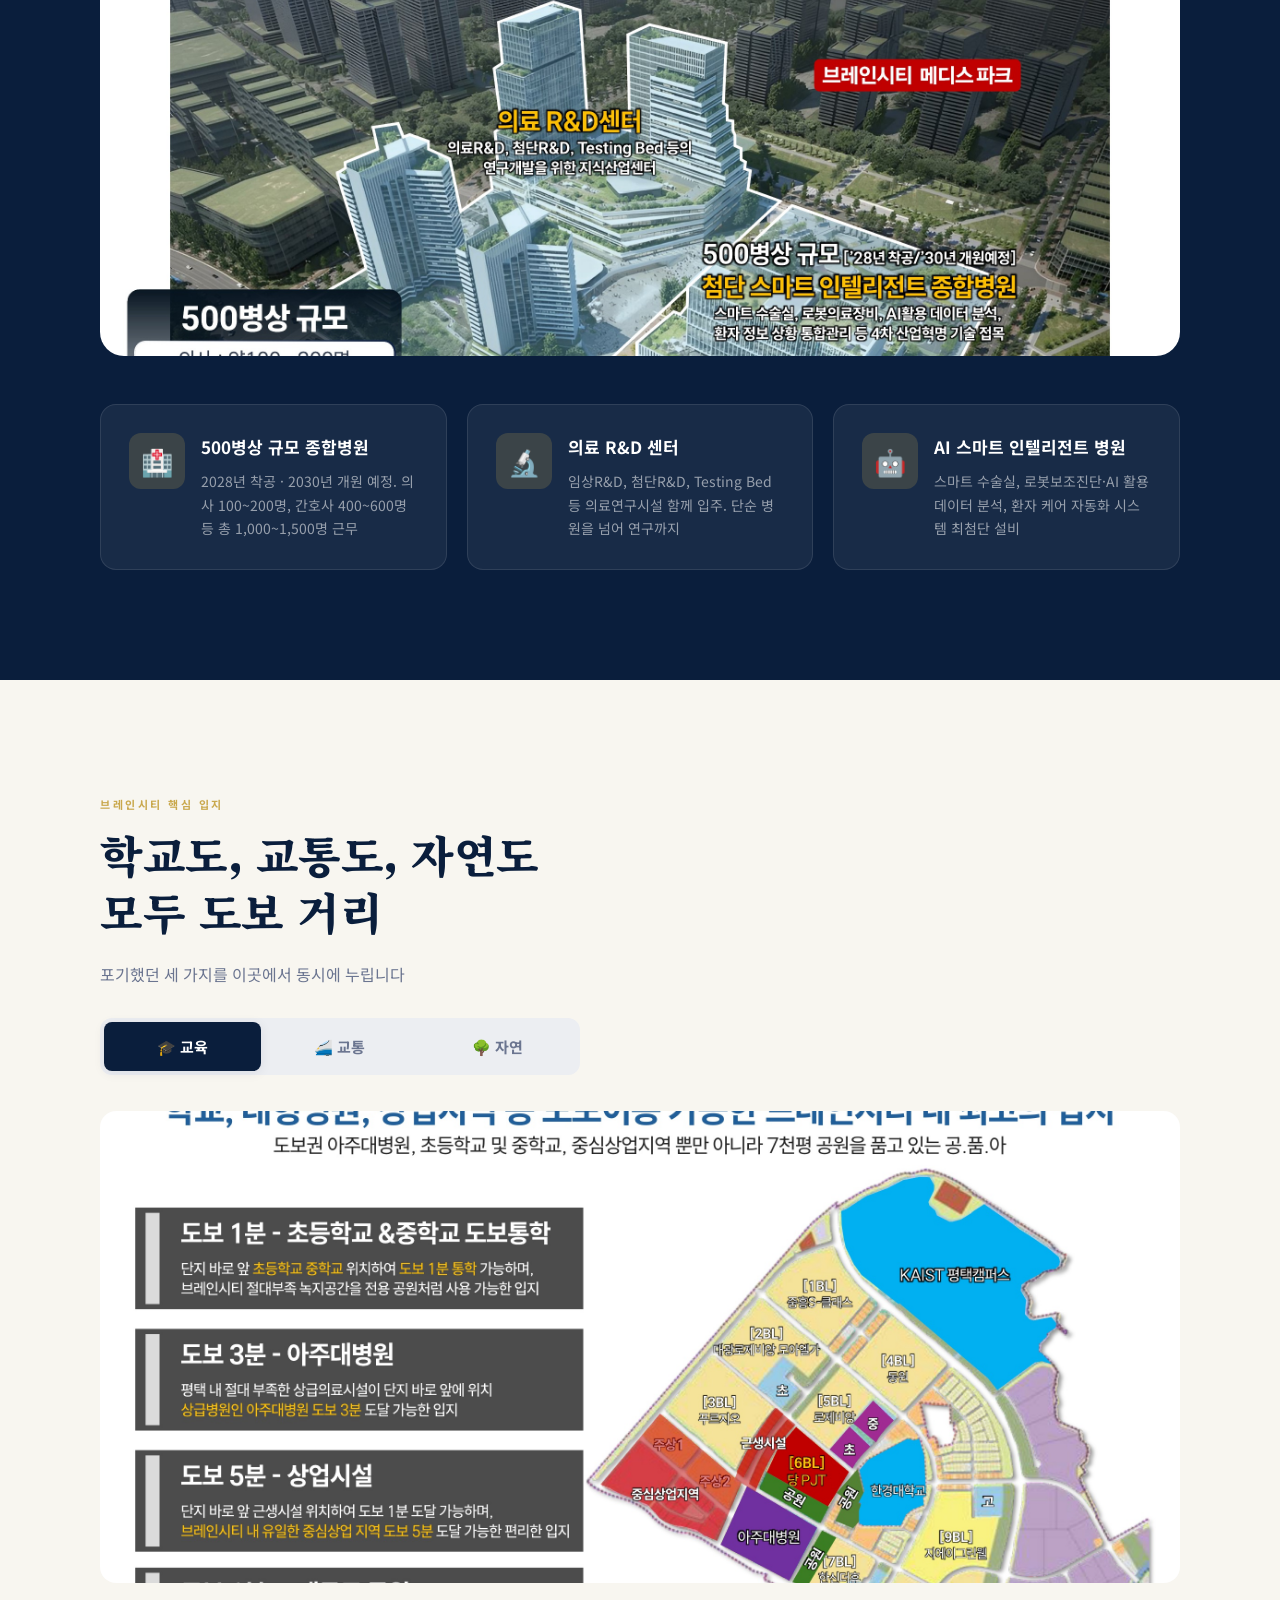
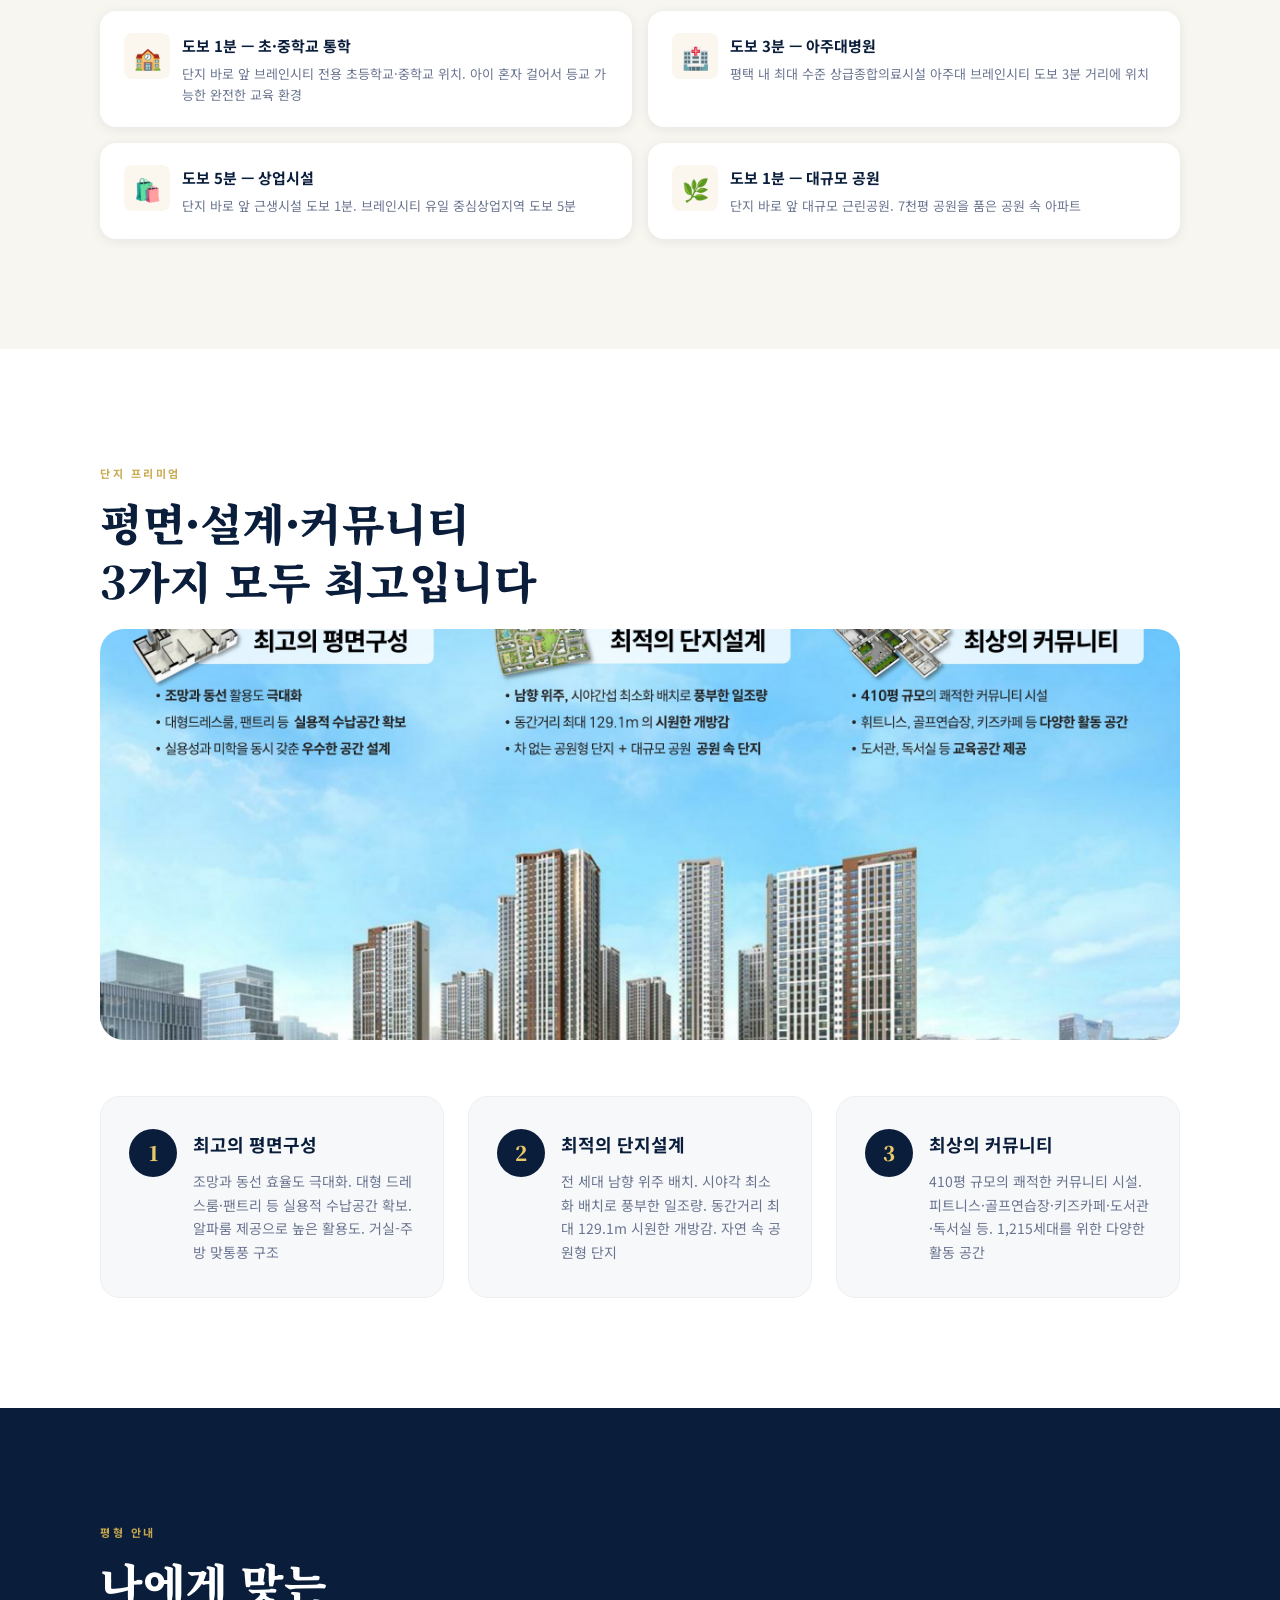
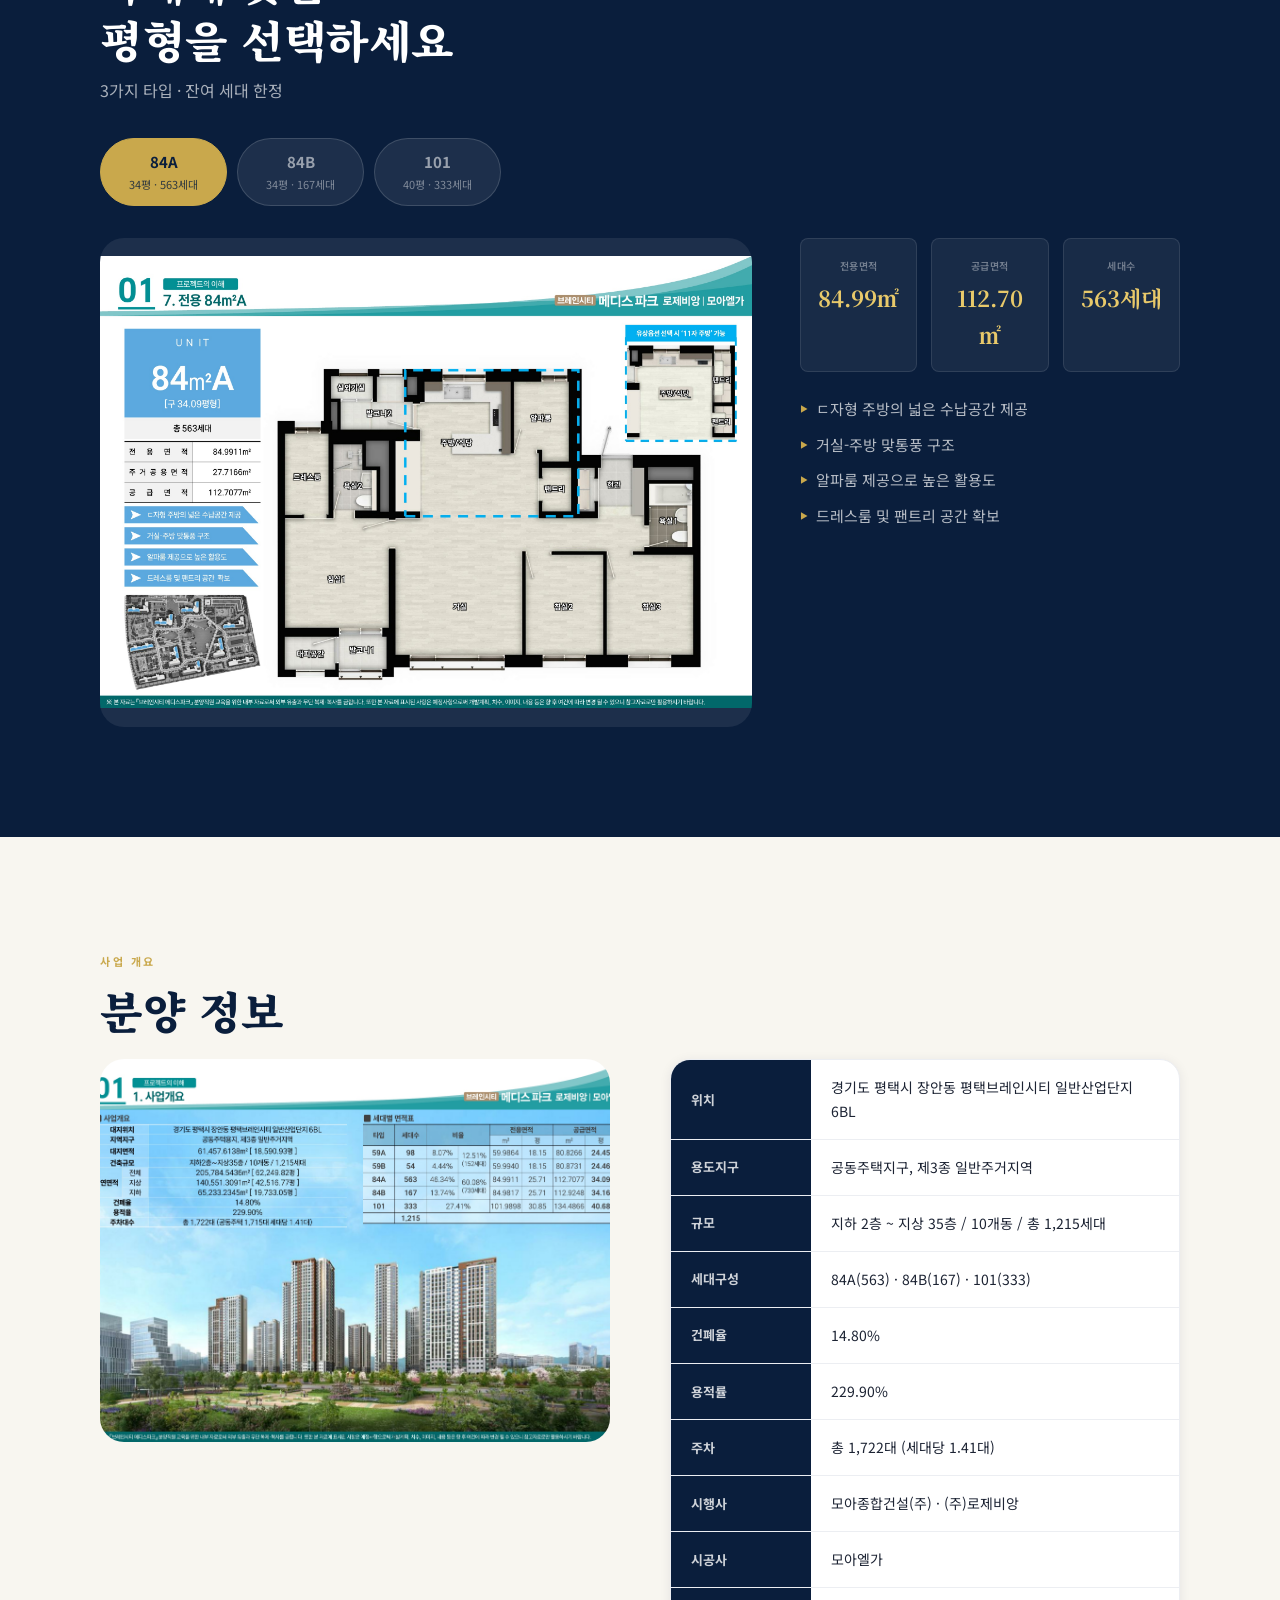
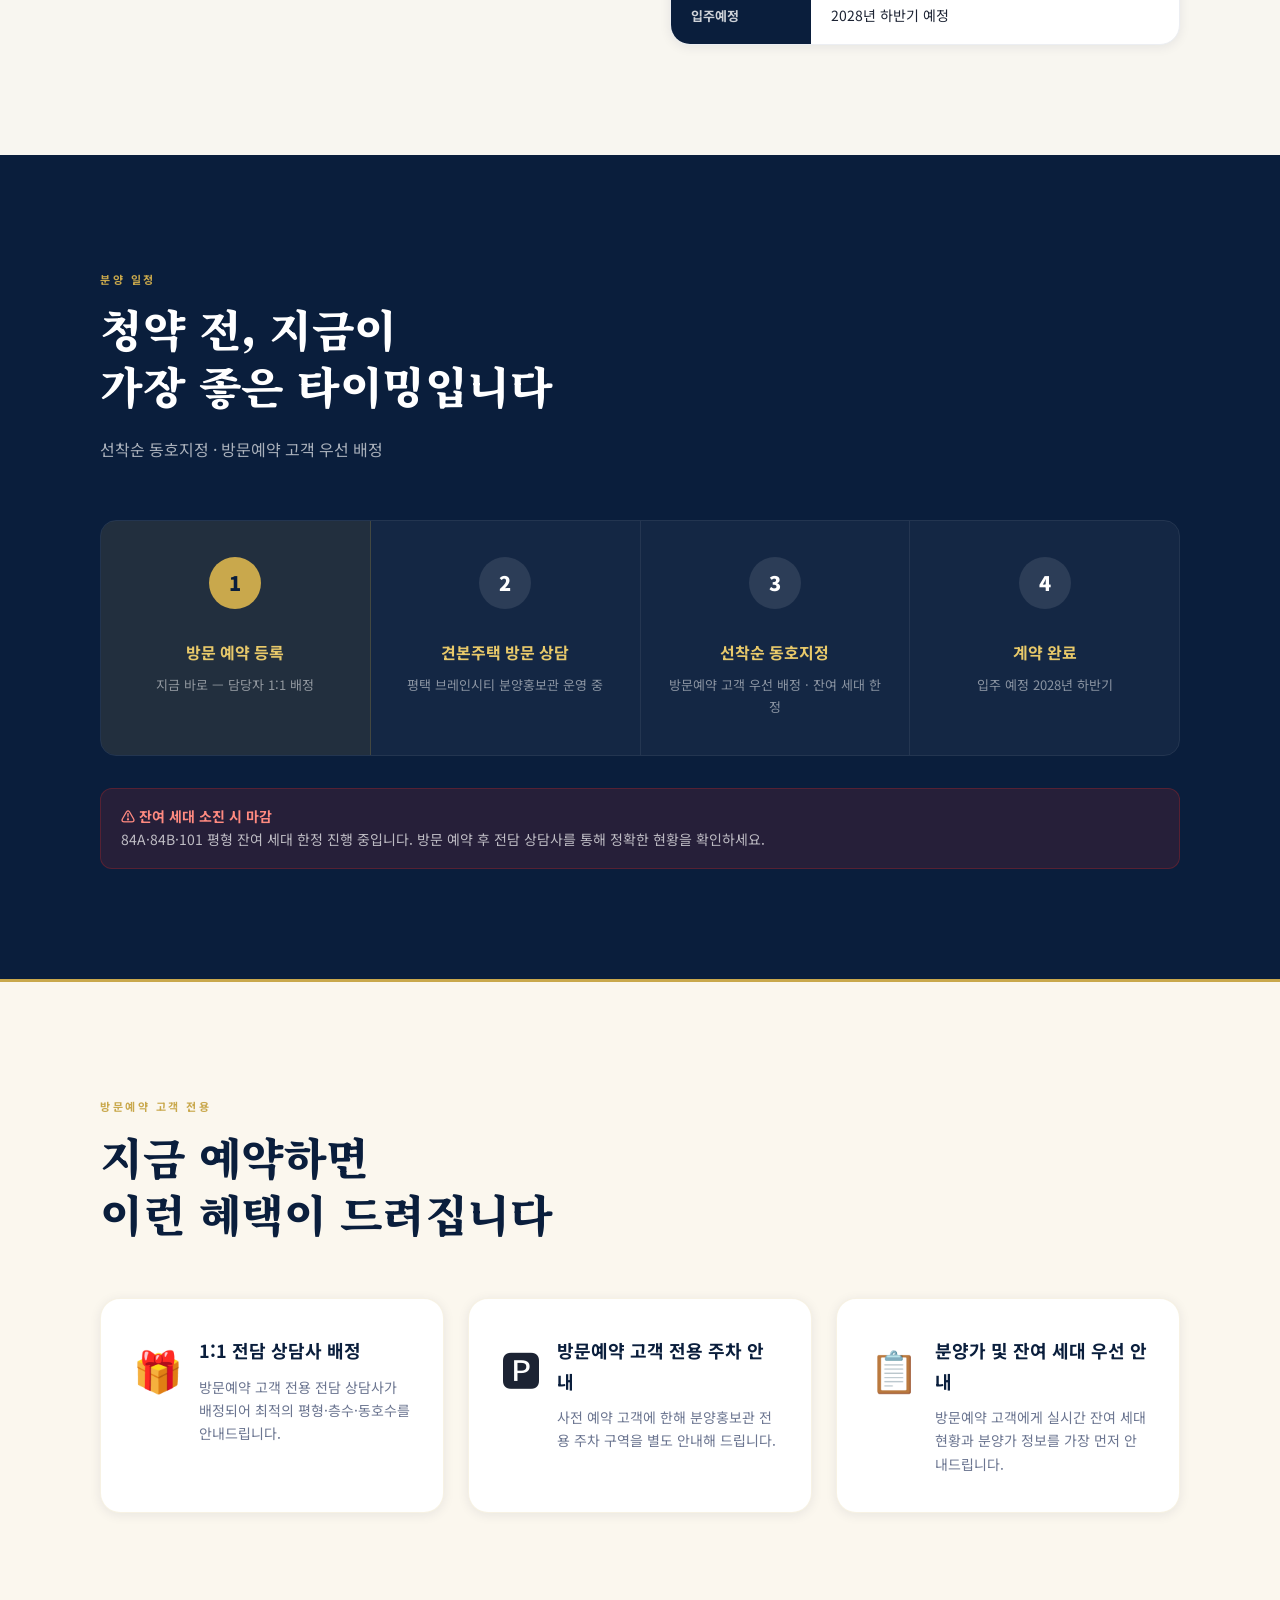
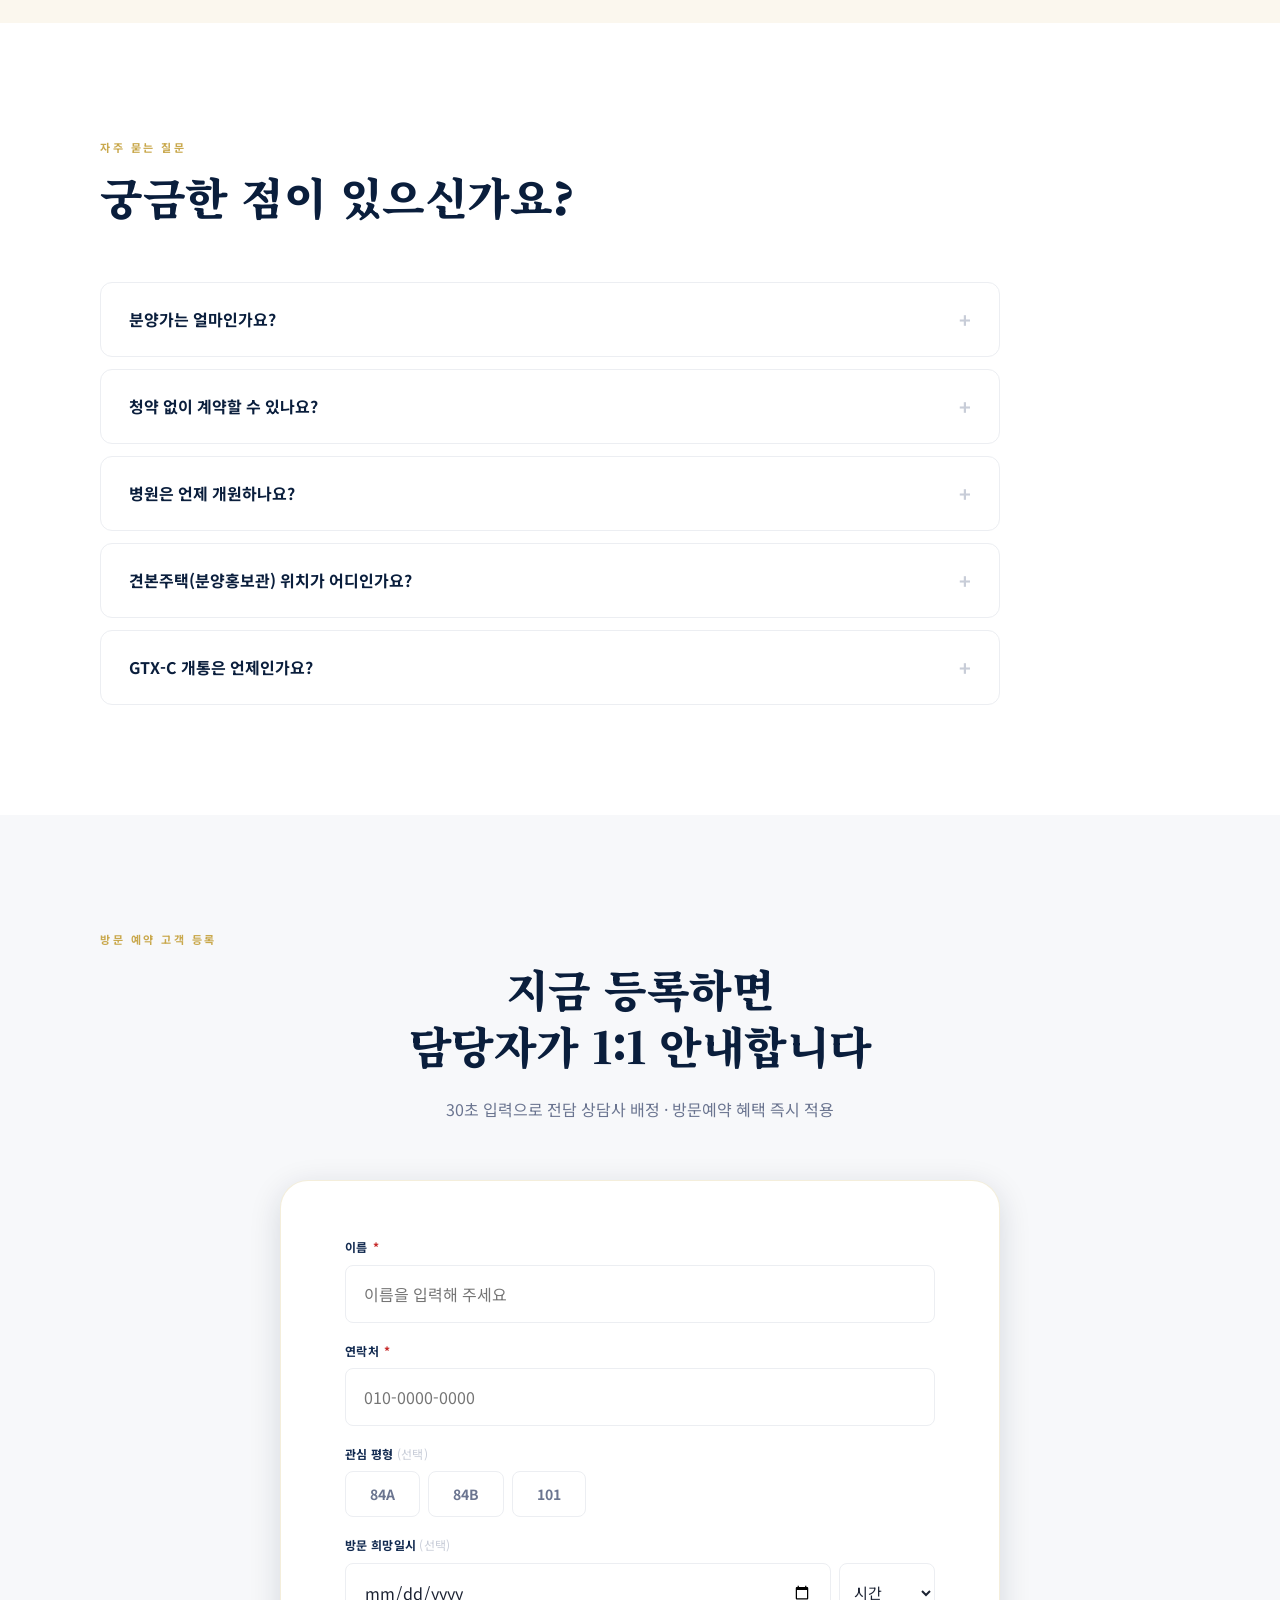
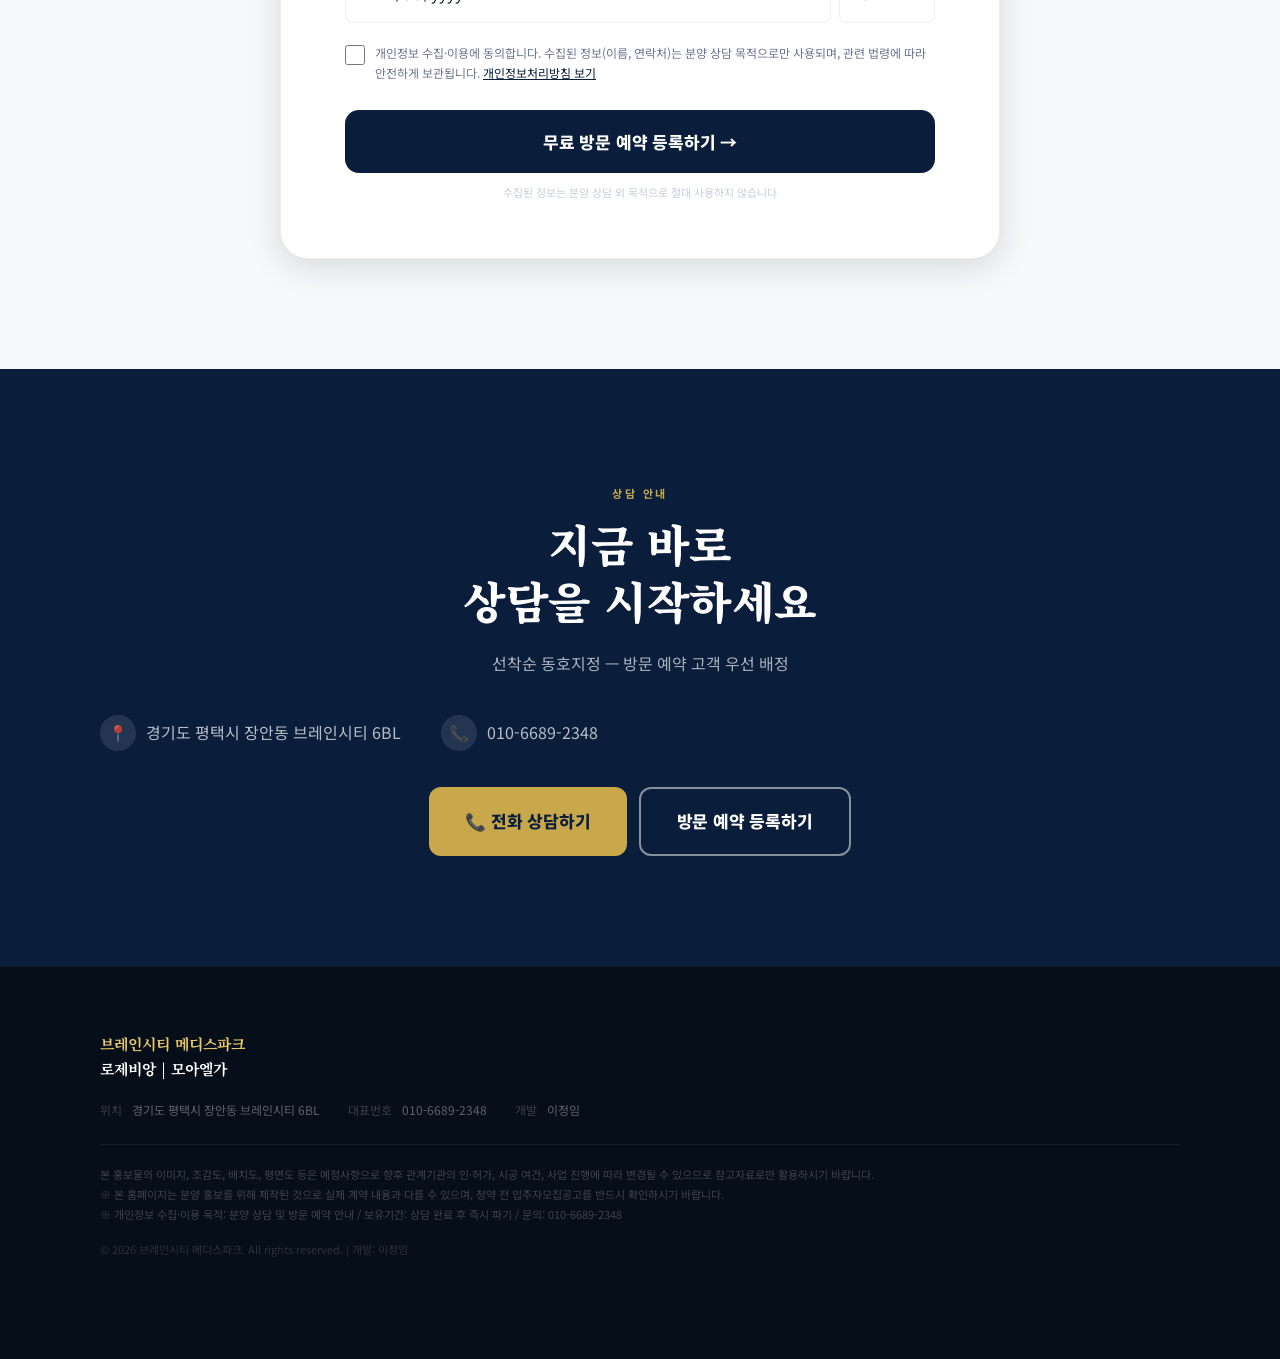
==== commit b5bf5733: "OG 메타태그 v3으로 업데이트" ====
--- a/index.html
+++ b/index.html
@@ -16,7 +16,7 @@
 <meta property="og:site_name" content="브레인시티 메디스파크 로제비앙 | 모아엘가"/>
 <meta property="og:title" content="병원 도보 3분 · 학교 도보 1분 | 브레인시티 메디스파크"/>
 <meta property="og:description" content="경기도 평택 브레인시티 메디스파크 로제비앙 | 모아엘가. 500병상 AI 스마트 병원 도보 3분, 1,215세대, GTX·KTX·SRT 광역 교통 수혜 입지. 지금 선착순 동호지정 진행 중."/>
-<meta property="og:image" content="https://jennylee3769-cmyk.github.io/medispark-landing-page/image/og-v2.png"/>
+<meta property="og:image" content="https://jennylee3769-cmyk.github.io/medispark-landing-page/image/og-v3.png"/>
 <meta property="og:image:width" content="1200"/>
 <meta property="og:image:height" content="630"/>
 <meta property="og:url" content="https://jennylee3769-cmyk.github.io/medispark-landing-page/"/>
@@ -26,7 +26,7 @@
 <meta name="twitter:card" content="summary_large_image"/>
 <meta name="twitter:title" content="병원 도보 3분 · 학교 도보 1분 | 브레인시티 메디스파크"/>
 <meta name="twitter:description" content="경기도 평택 브레인시티 메디스파크 로제비앙 | 모아엘가. 500병상 AI 스마트 병원 도보 3분, GTX·KTX 광역 교통 수혜 입지."/>
-<meta name="twitter:image" content="https://jennylee3769-cmyk.github.io/medispark-landing-page/image/og-v2.png"/>
+<meta name="twitter:image" content="https://jennylee3769-cmyk.github.io/medispark-landing-page/image/og-v3.png"/>
 <link rel="preconnect" href="https://fonts.googleapis.com"/>
 <link rel="preconnect" href="https://fonts.gstatic.com" crossorigin/>
 <link href="https://fonts.googleapis.com/css2?family=Noto+Serif+KR:wght@400;600;700;900&family=Noto+Sans+KR:wght@300;400;500;700;900&display=swap" rel="stylesheet"/>
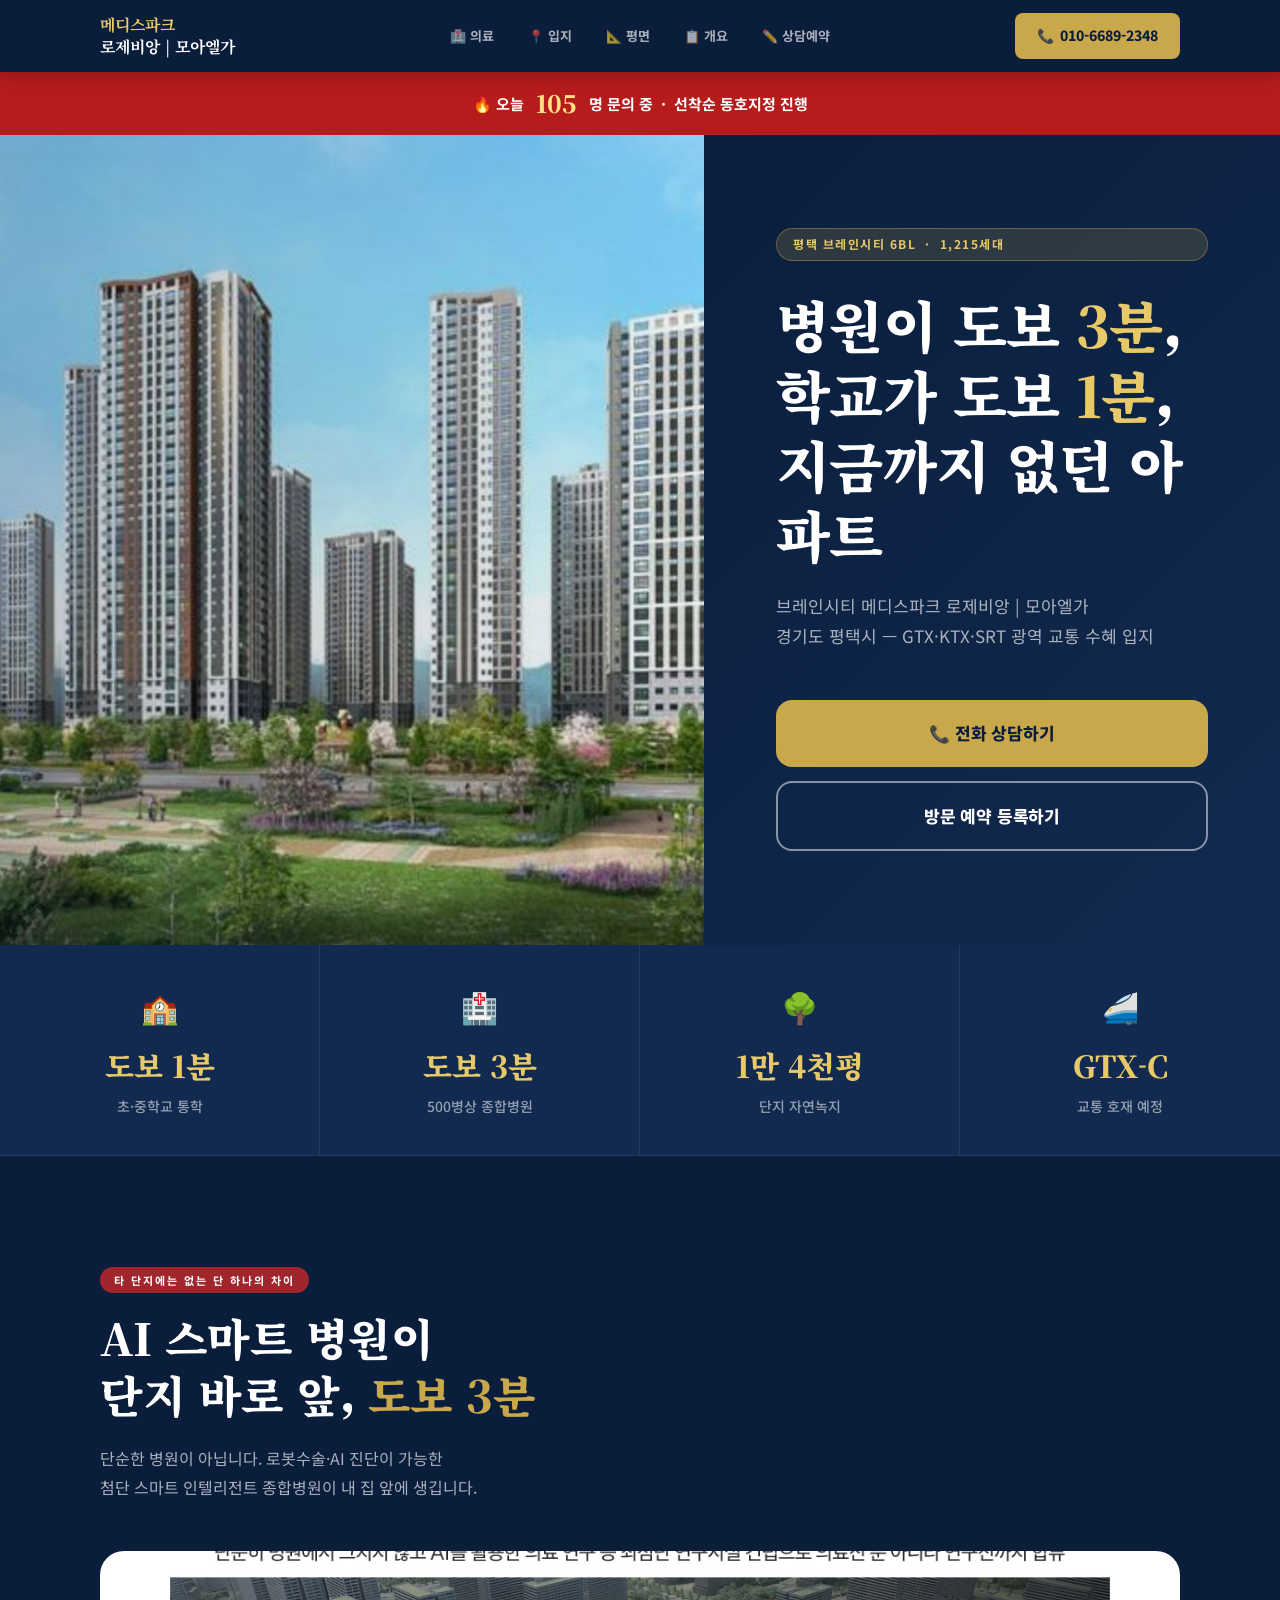
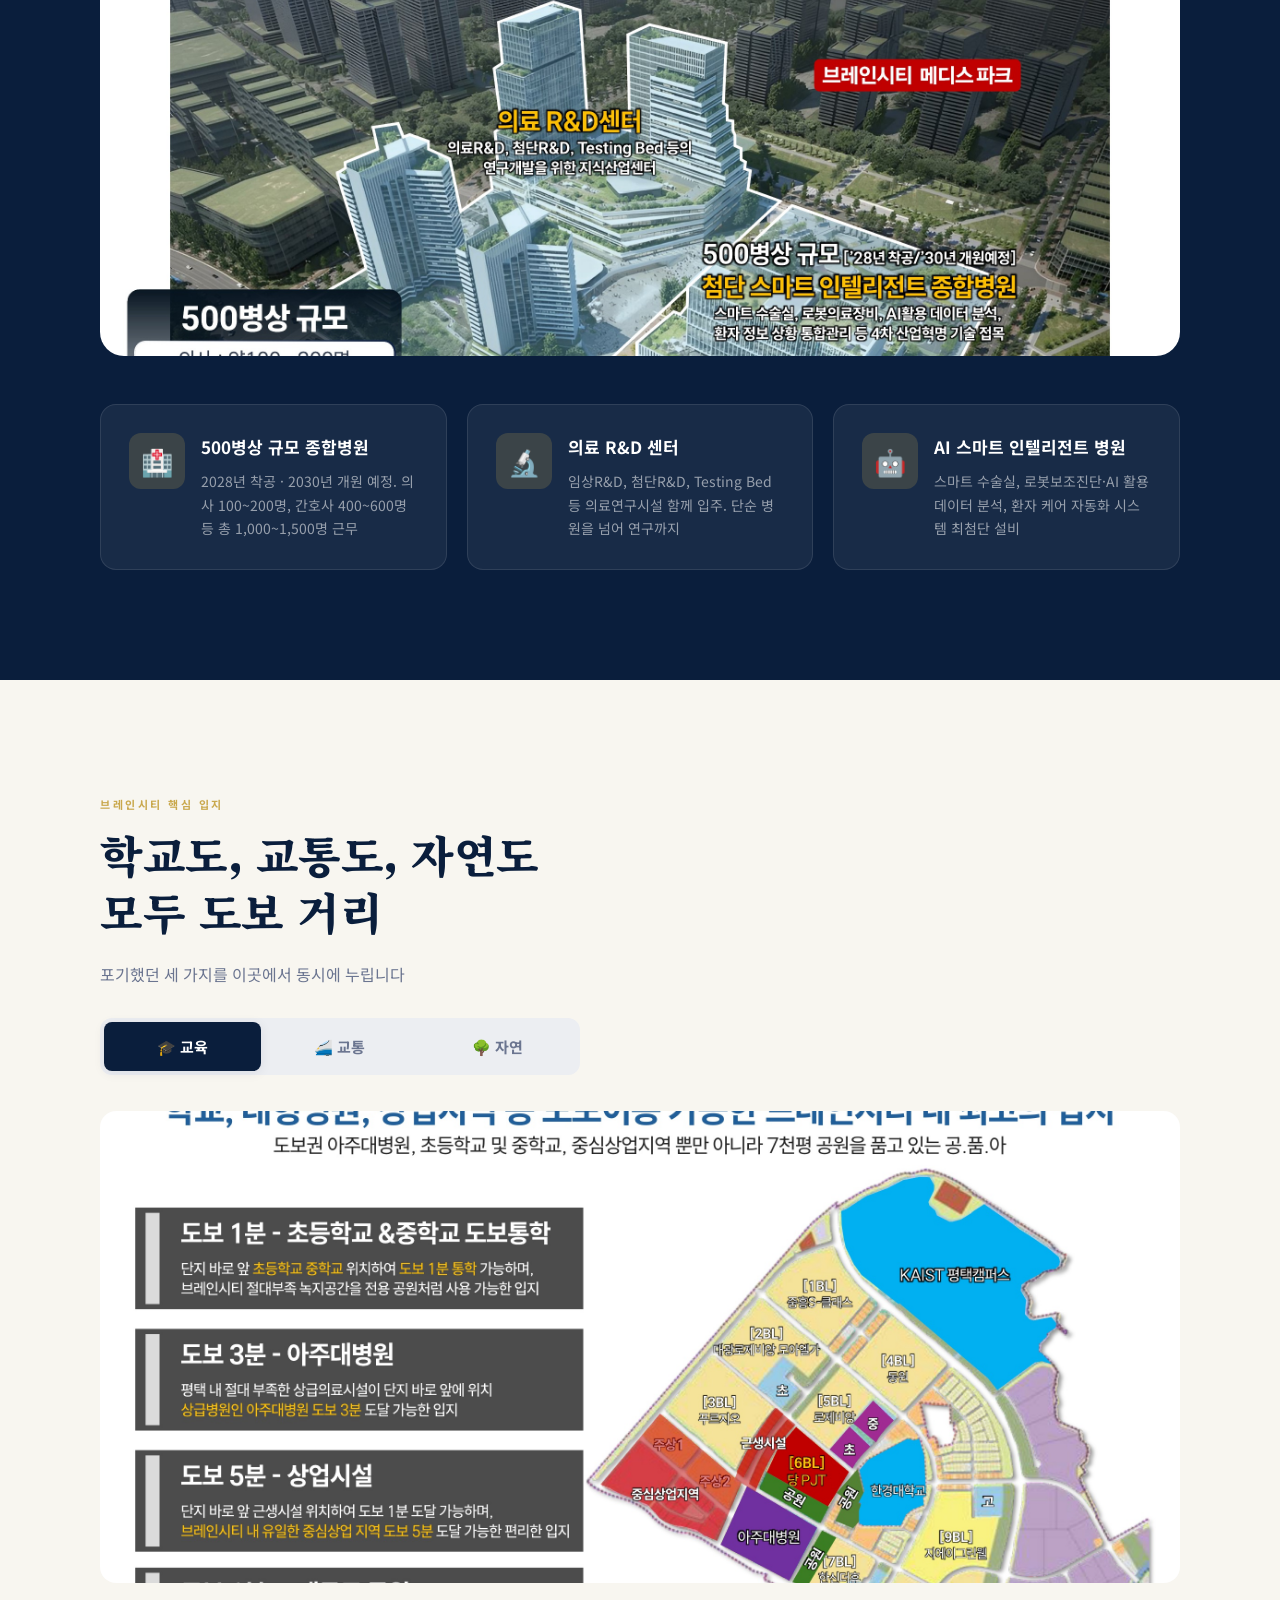
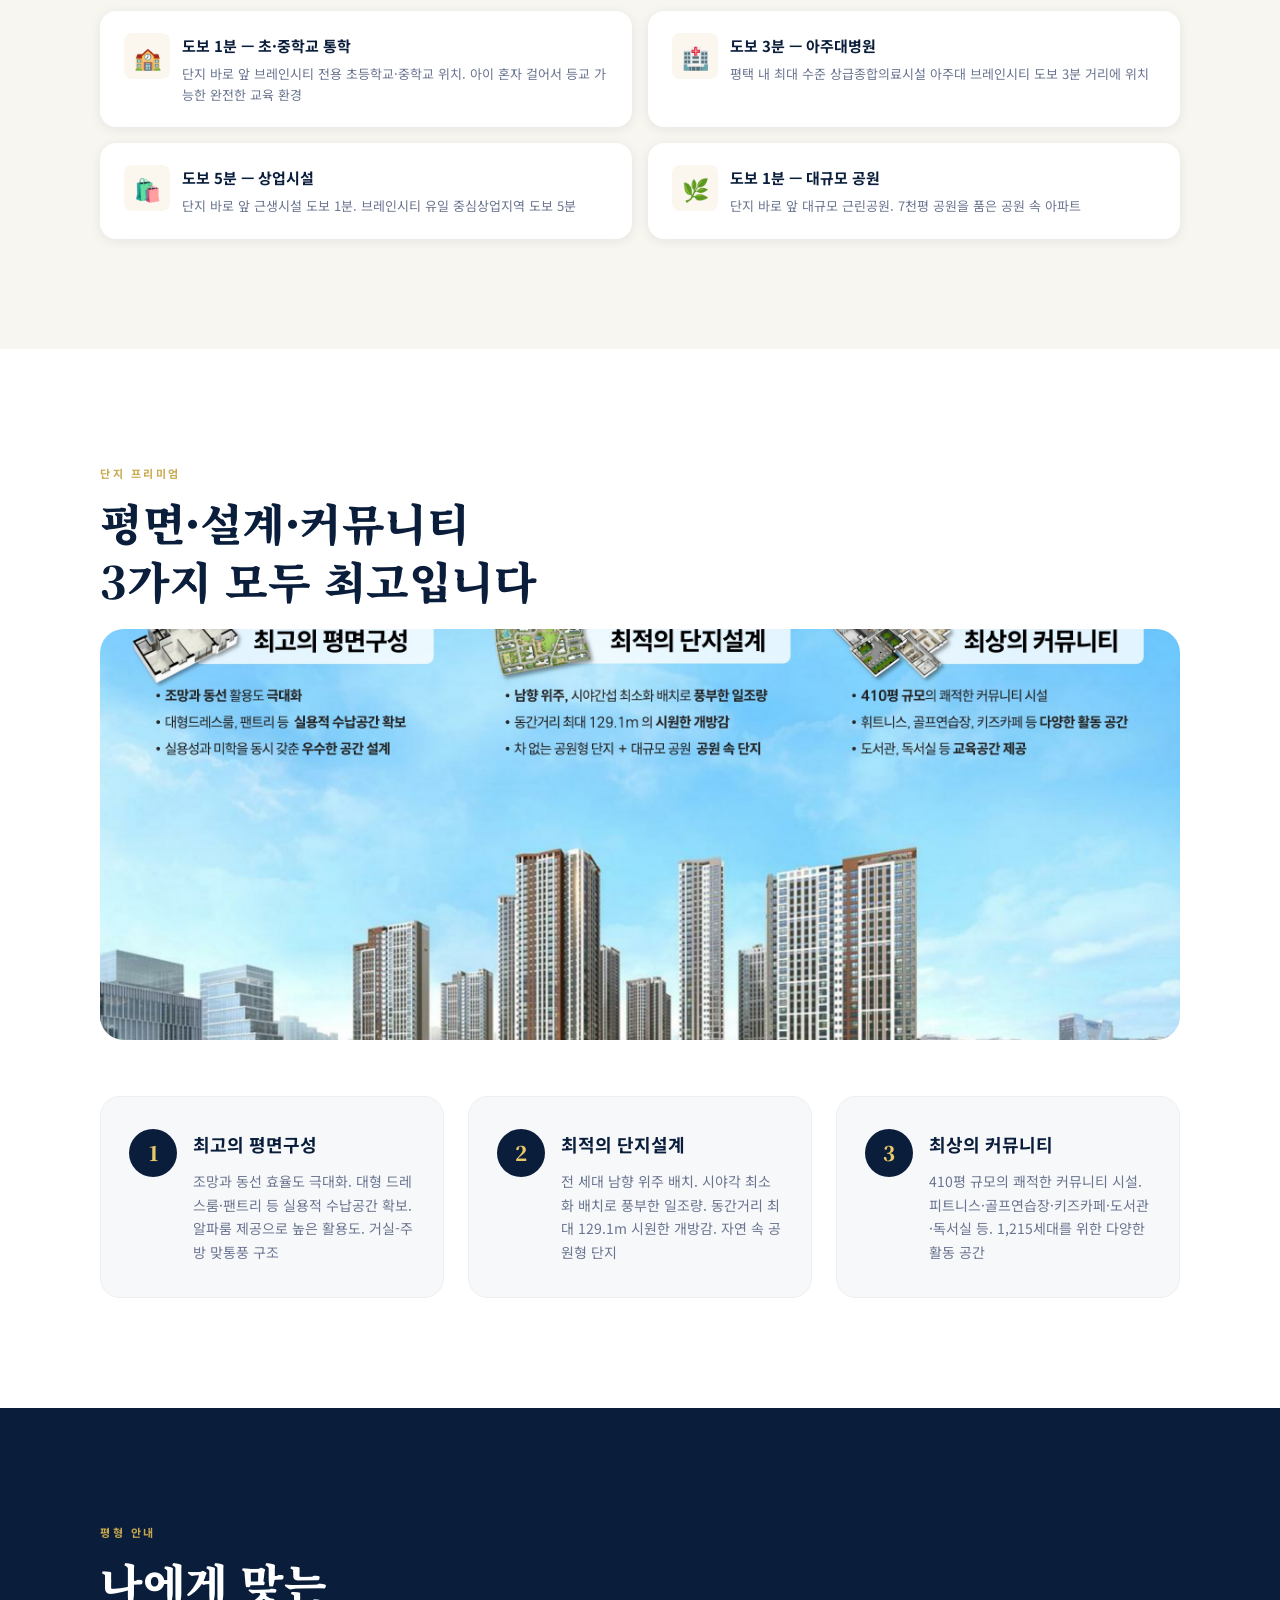
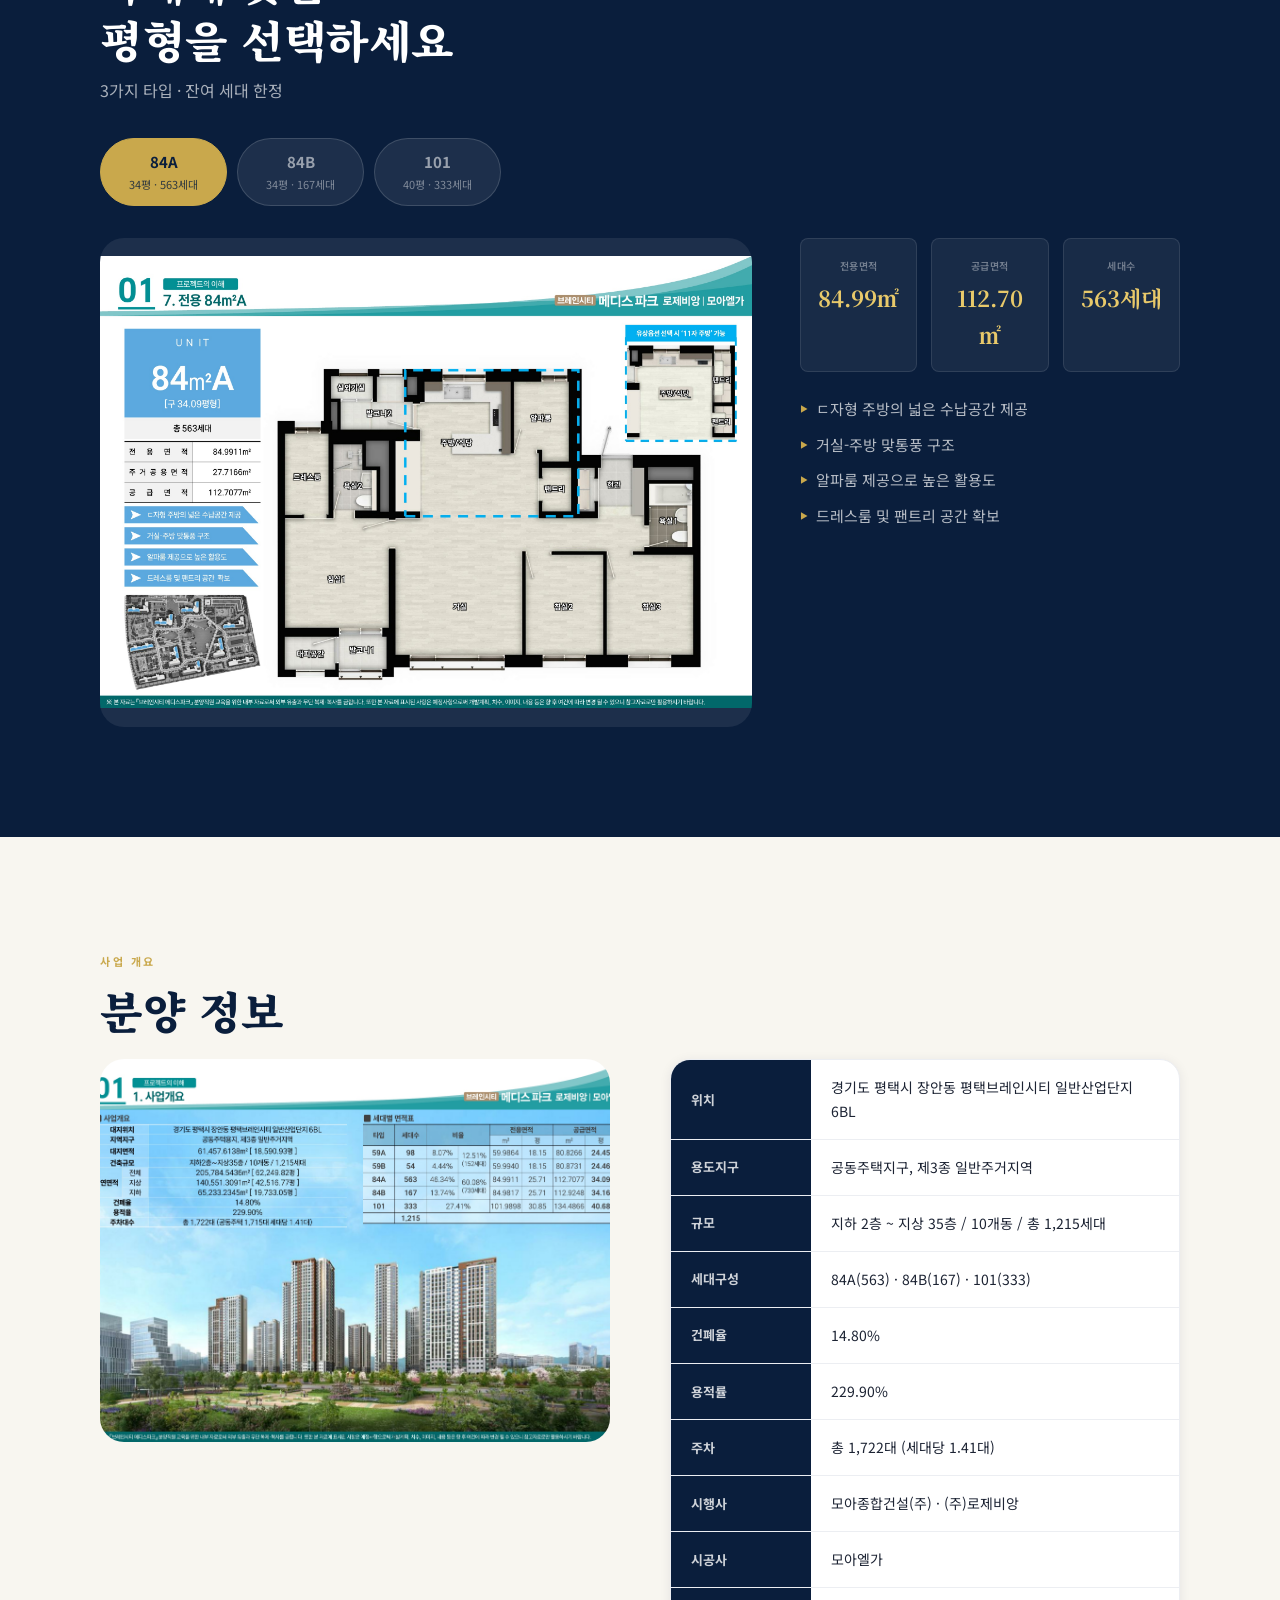
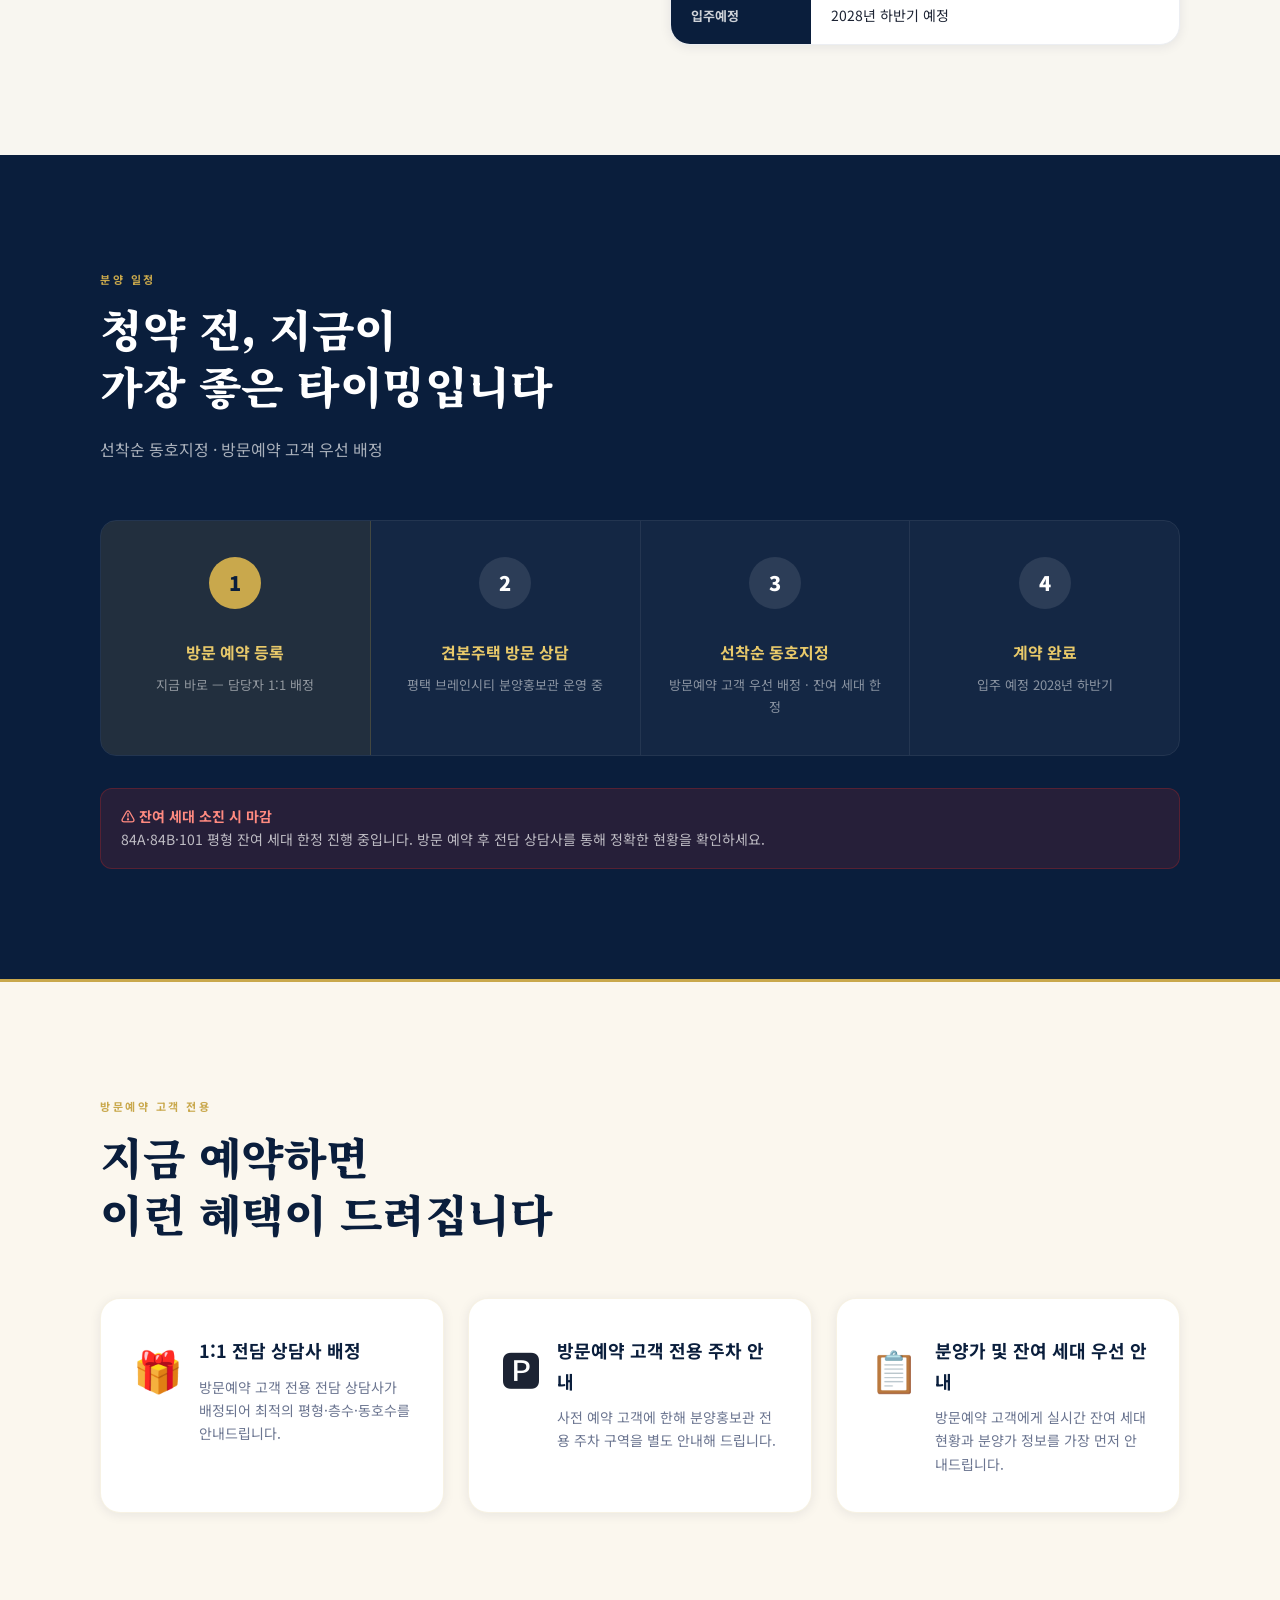
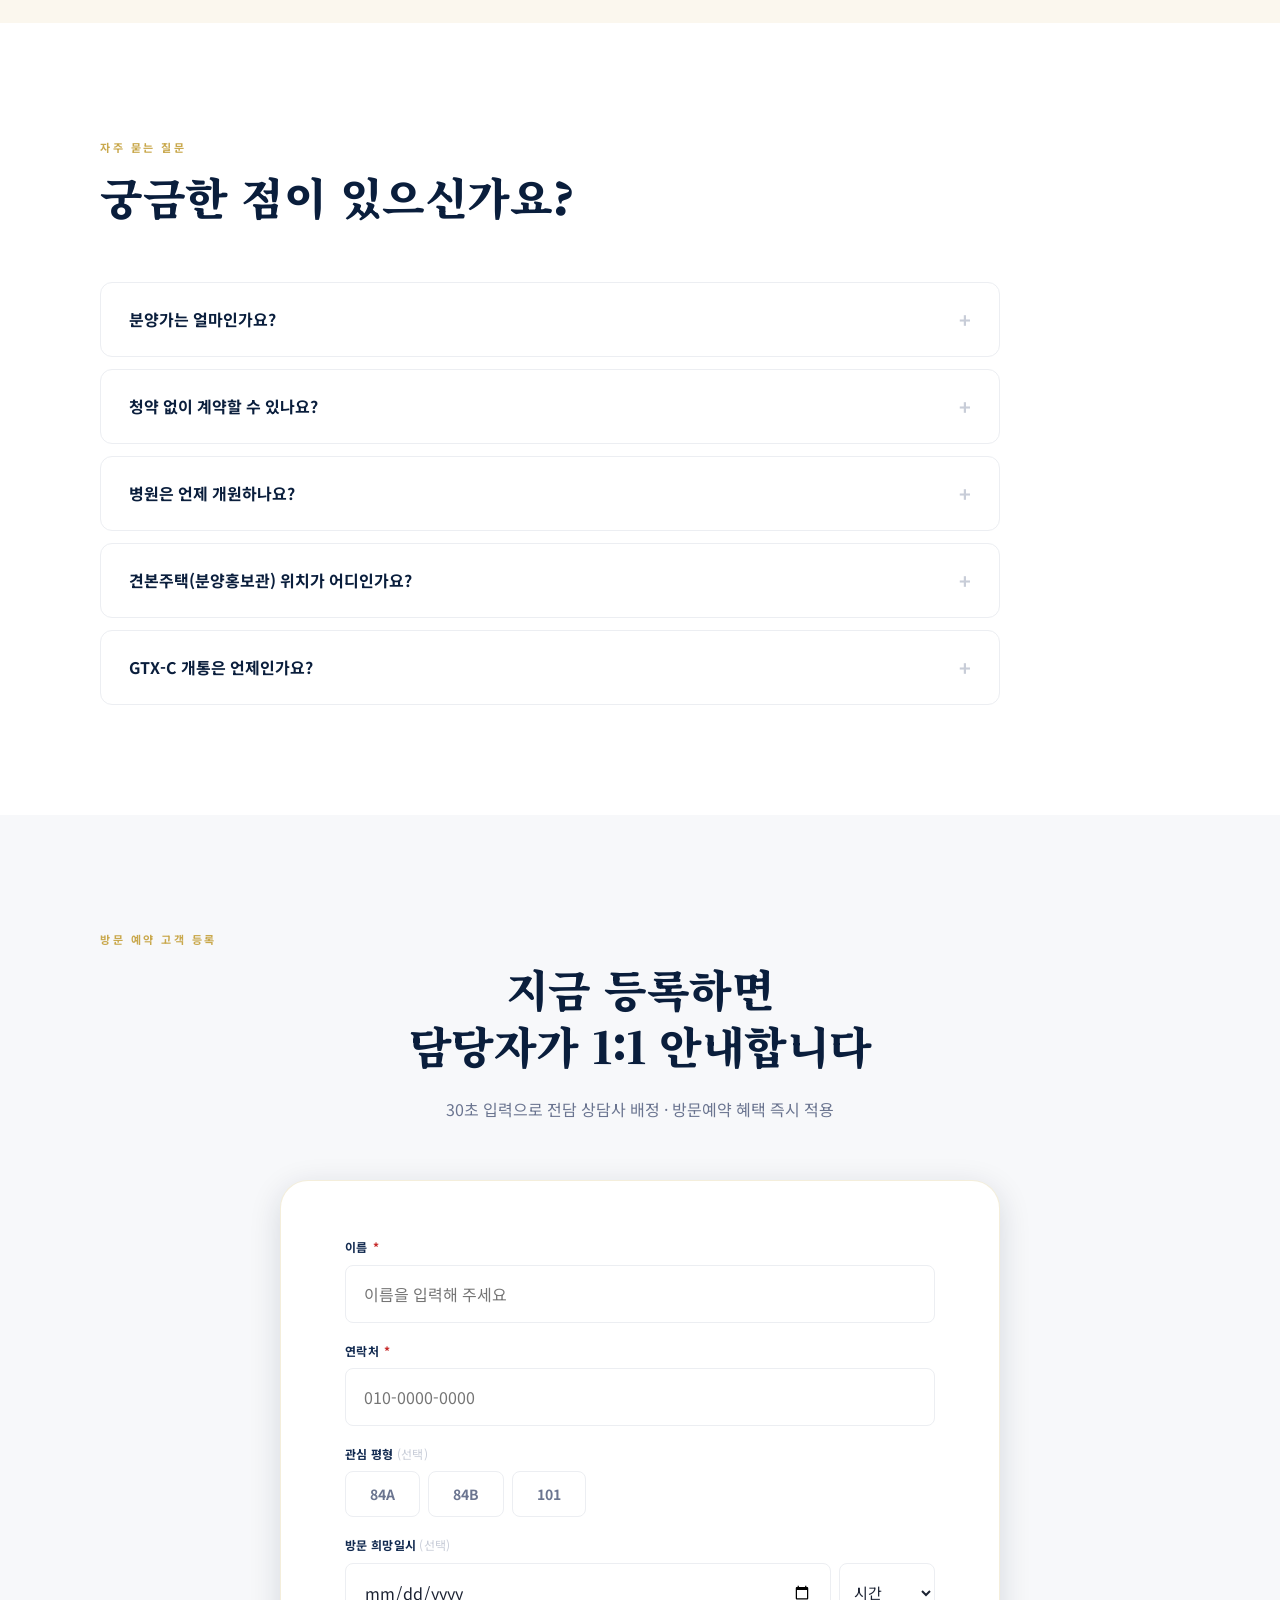
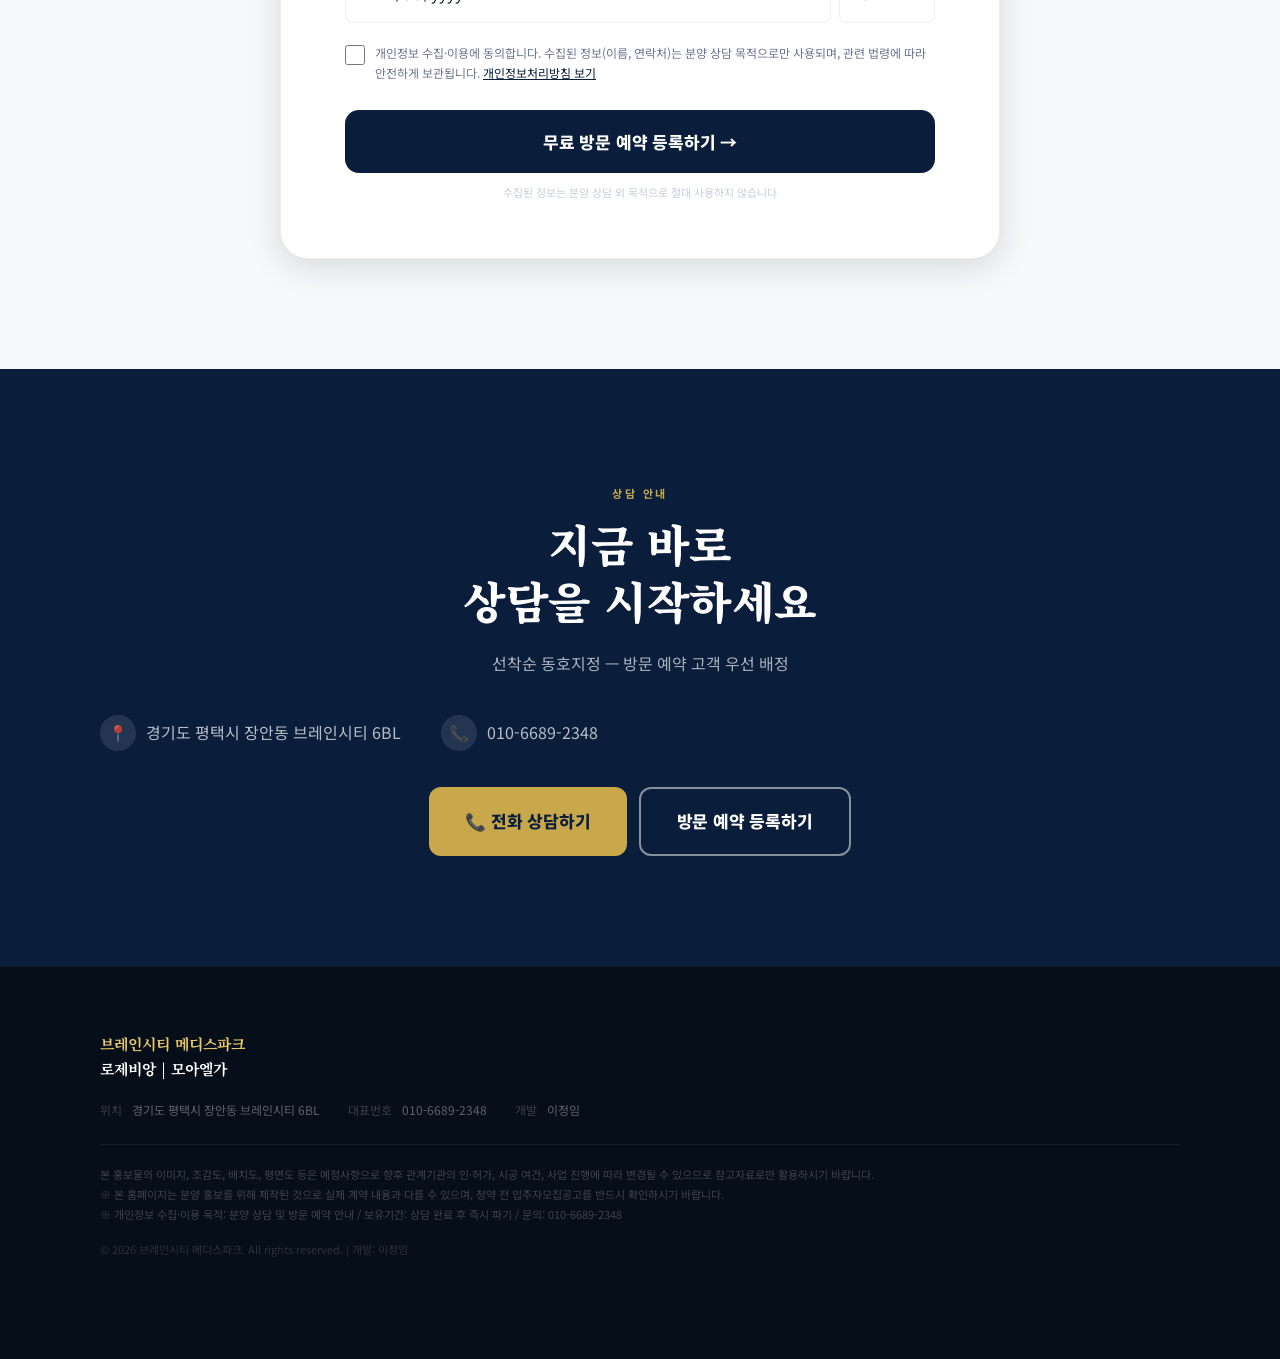
==== commit 2c801341: "OG 이미지 kakao-thumbnail.png로 변경" ====
--- a/index.html
+++ b/index.html
@@ -16,7 +16,7 @@
 <meta property="og:site_name" content="브레인시티 메디스파크 로제비앙 | 모아엘가"/>
 <meta property="og:title" content="병원 도보 3분 · 학교 도보 1분 | 브레인시티 메디스파크"/>
 <meta property="og:description" content="경기도 평택 브레인시티 메디스파크 로제비앙 | 모아엘가. 500병상 AI 스마트 병원 도보 3분, 1,215세대, GTX·KTX·SRT 광역 교통 수혜 입지. 지금 선착순 동호지정 진행 중."/>
-<meta property="og:image" content="https://jennylee3769-cmyk.github.io/medispark-landing-page/image/og-v3.png"/>
+<meta property="og:image" content="https://jennylee3769-cmyk.github.io/medispark-landing-page/image/kakao-thumbnail.png"/>
 <meta property="og:image:width" content="1200"/>
 <meta property="og:image:height" content="630"/>
 <meta property="og:url" content="https://jennylee3769-cmyk.github.io/medispark-landing-page/"/>
@@ -26,7 +26,7 @@
 <meta name="twitter:card" content="summary_large_image"/>
 <meta name="twitter:title" content="병원 도보 3분 · 학교 도보 1분 | 브레인시티 메디스파크"/>
 <meta name="twitter:description" content="경기도 평택 브레인시티 메디스파크 로제비앙 | 모아엘가. 500병상 AI 스마트 병원 도보 3분, GTX·KTX 광역 교통 수혜 입지."/>
-<meta name="twitter:image" content="https://jennylee3769-cmyk.github.io/medispark-landing-page/image/og-v3.png"/>
+<meta name="twitter:image" content="https://jennylee3769-cmyk.github.io/medispark-landing-page/image/kakao-thumbnail.png"/>
 <link rel="preconnect" href="https://fonts.googleapis.com"/>
 <link rel="preconnect" href="https://fonts.gstatic.com" crossorigin/>
 <link href="https://fonts.googleapis.com/css2?family=Noto+Serif+KR:wght@400;600;700;900&family=Noto+Sans+KR:wght@300;400;500;700;900&display=swap" rel="stylesheet"/>
